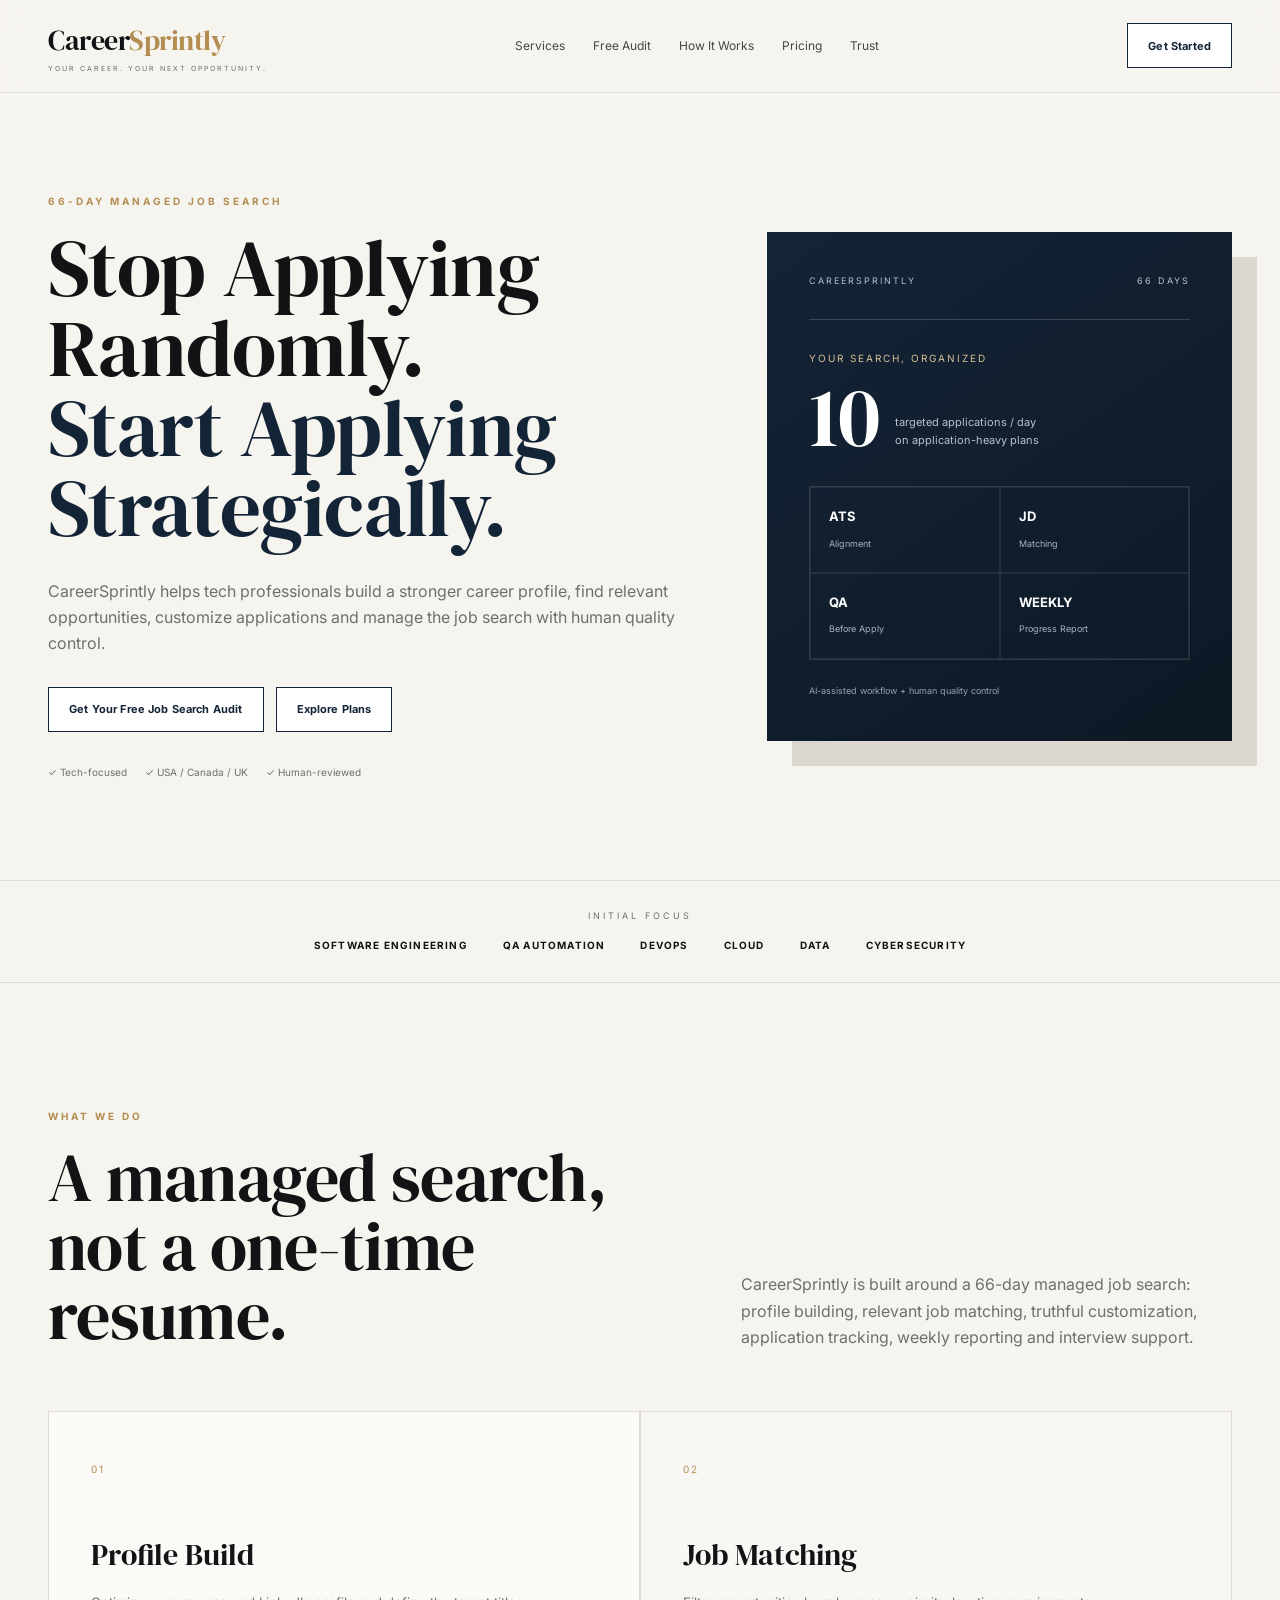
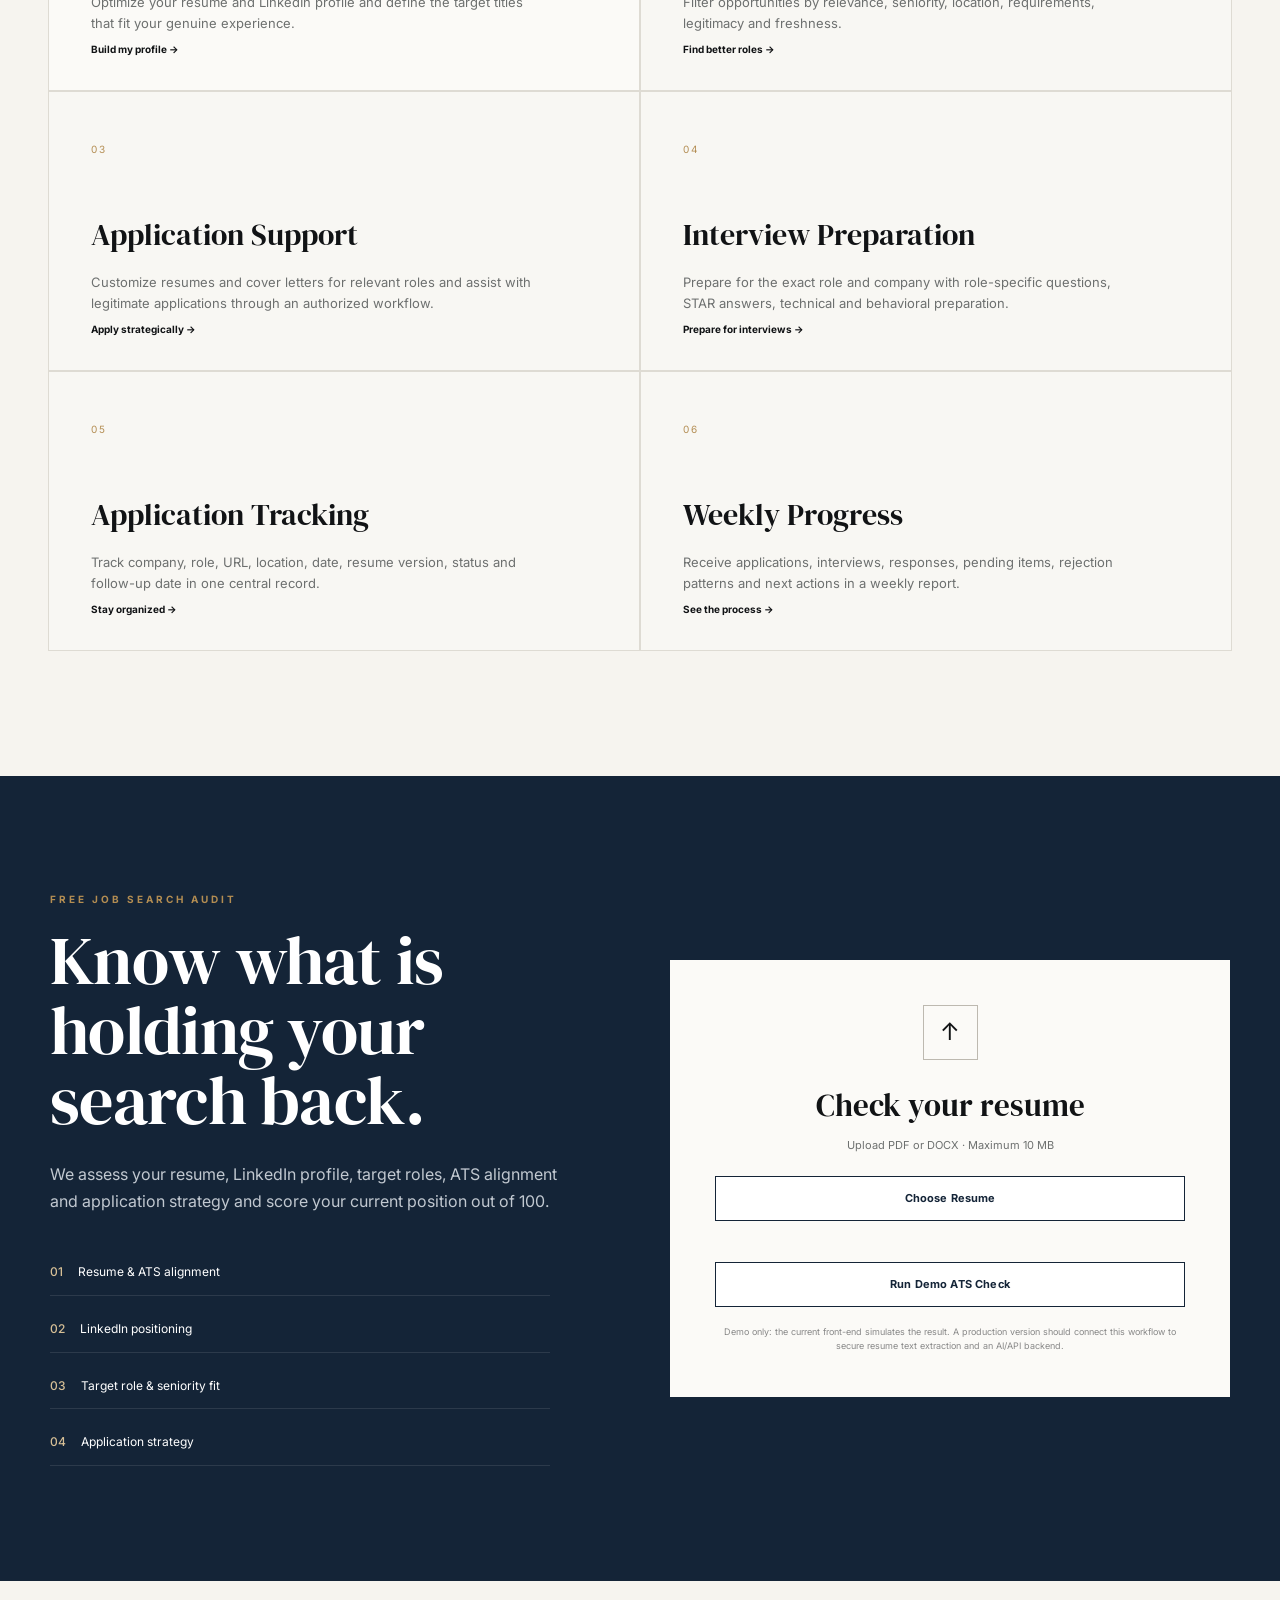
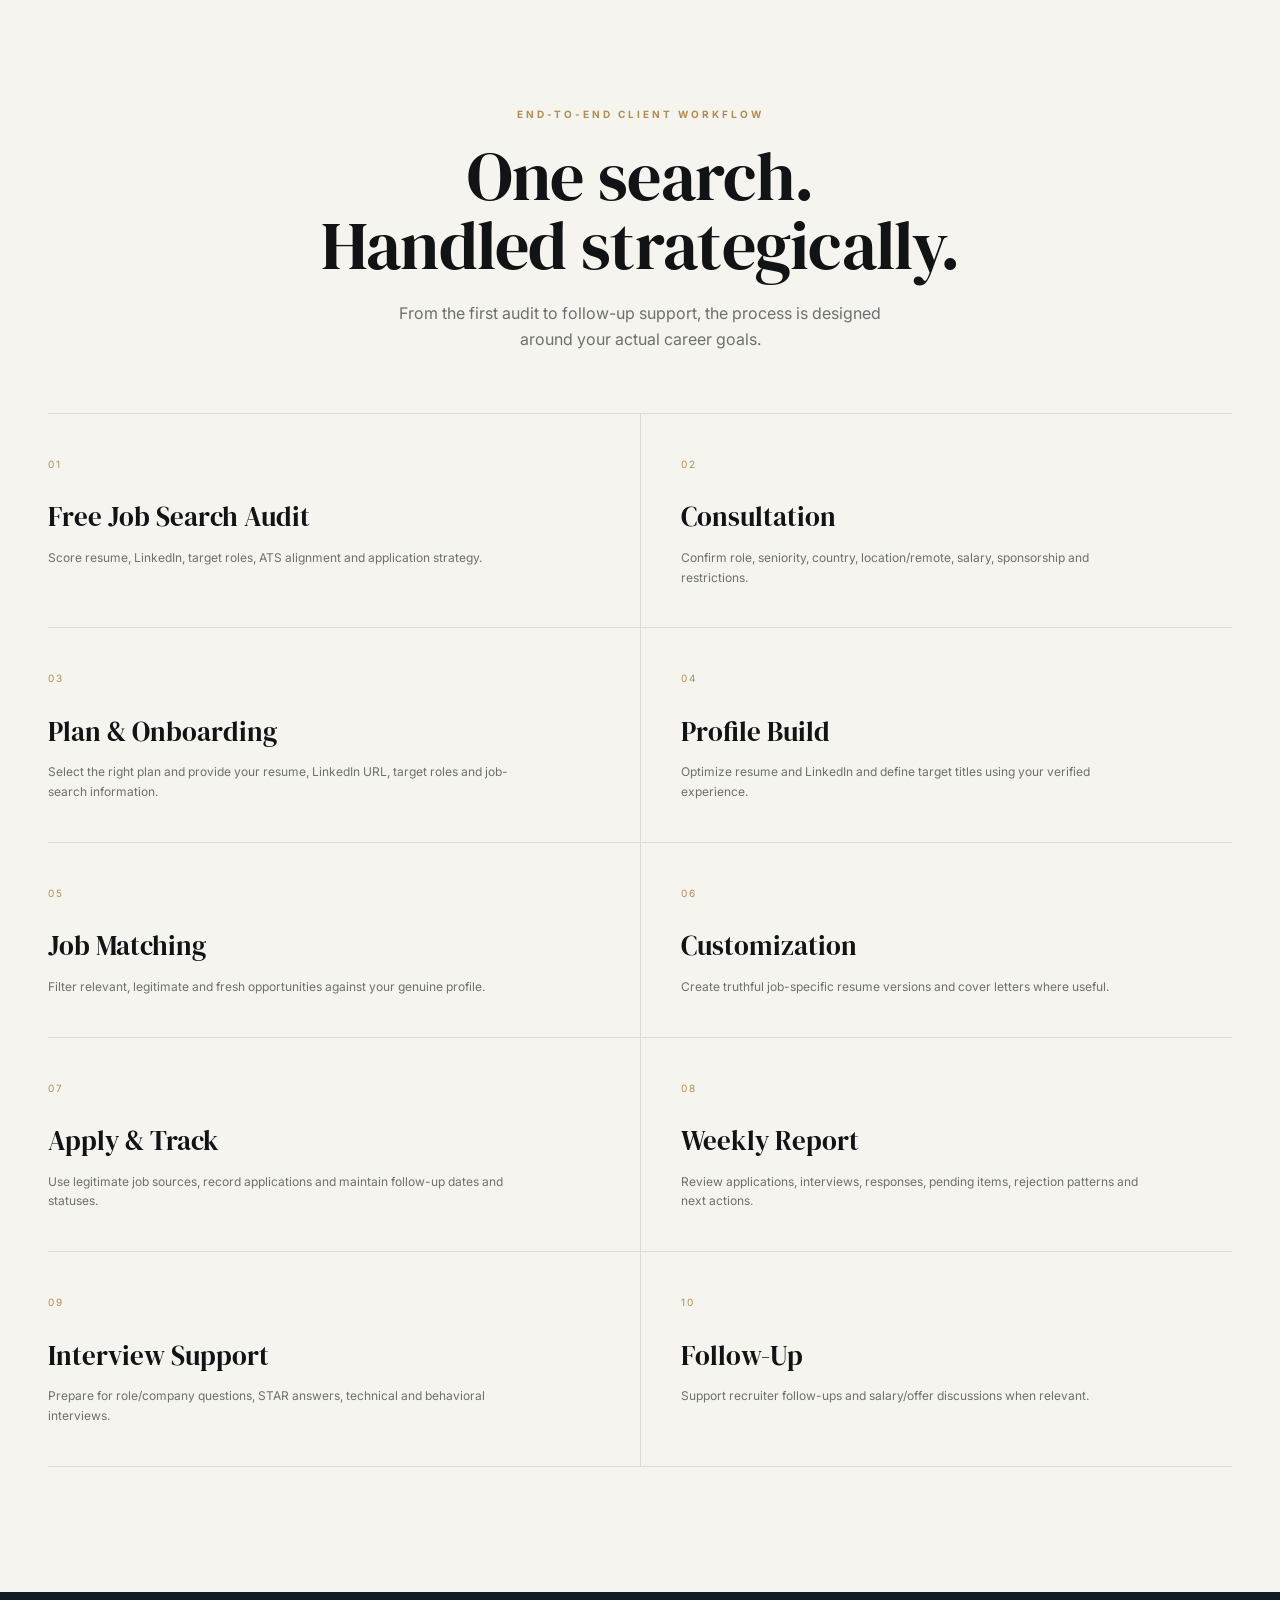
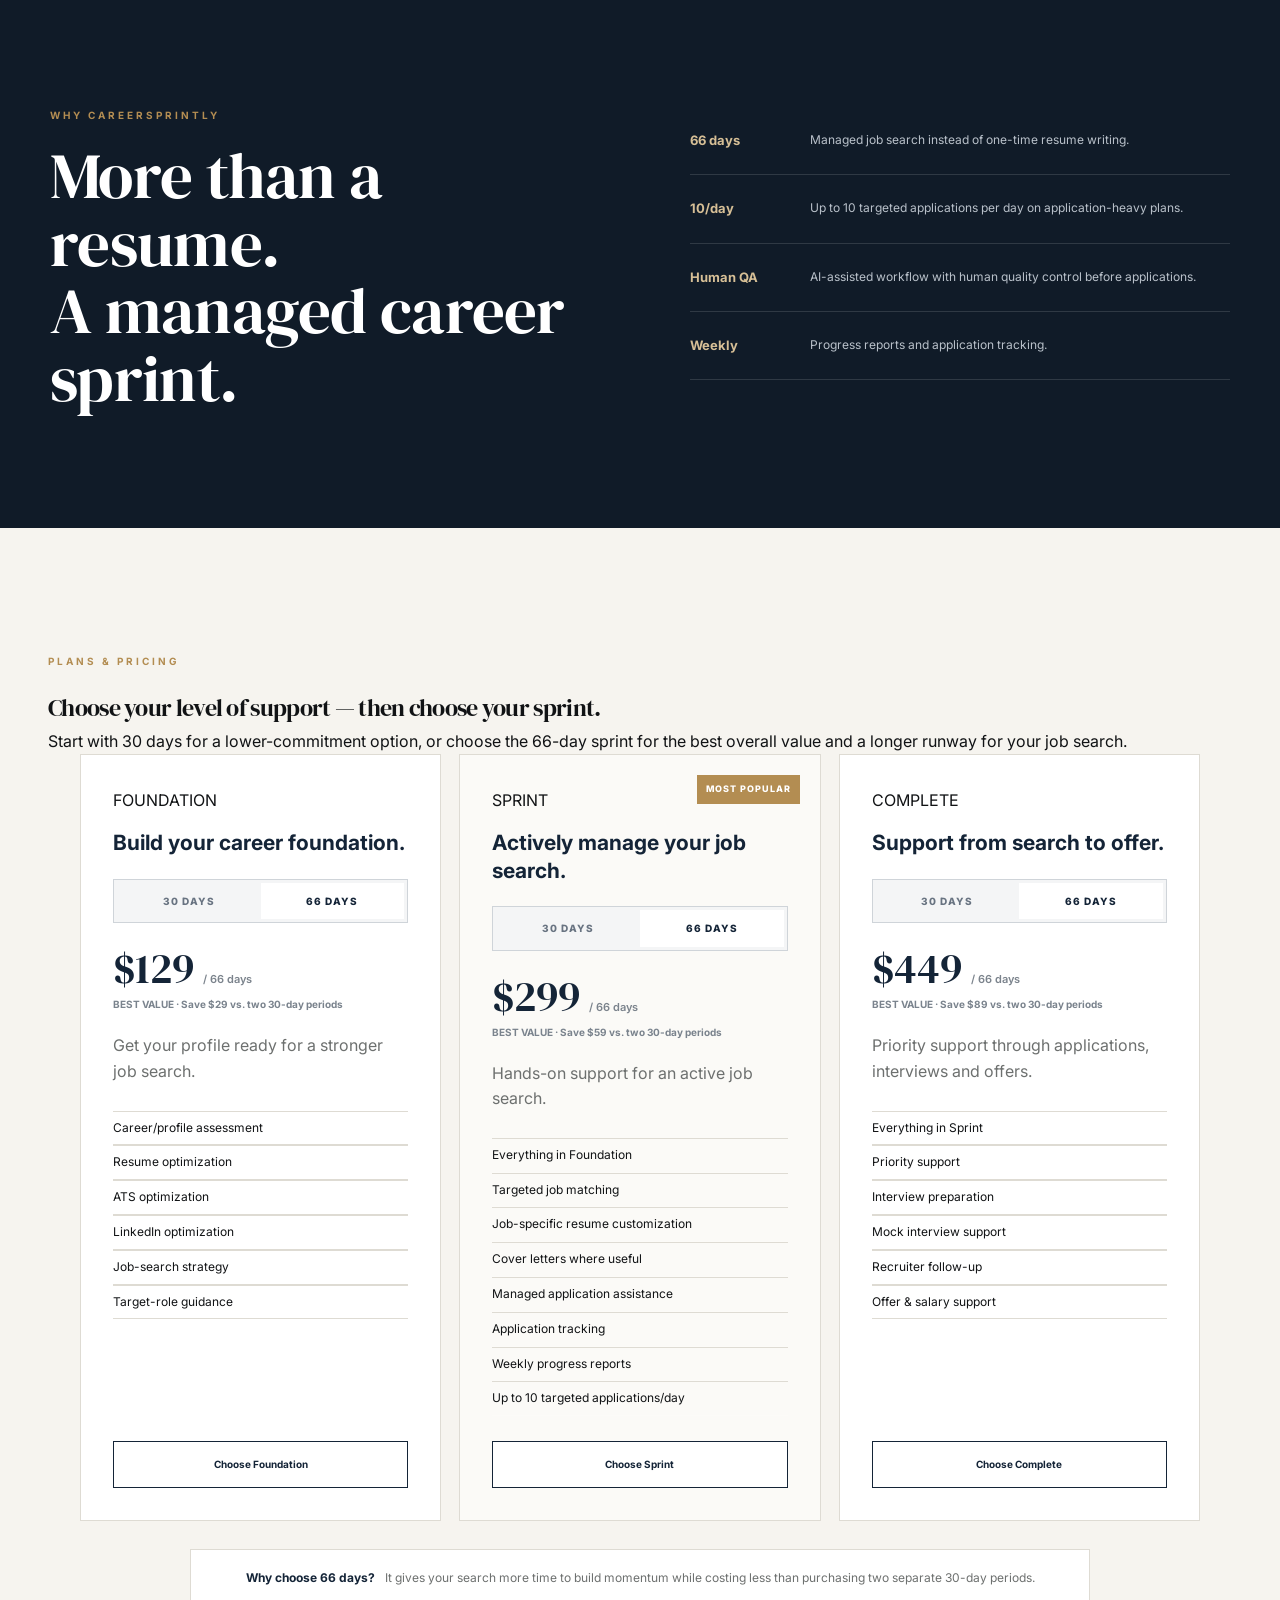
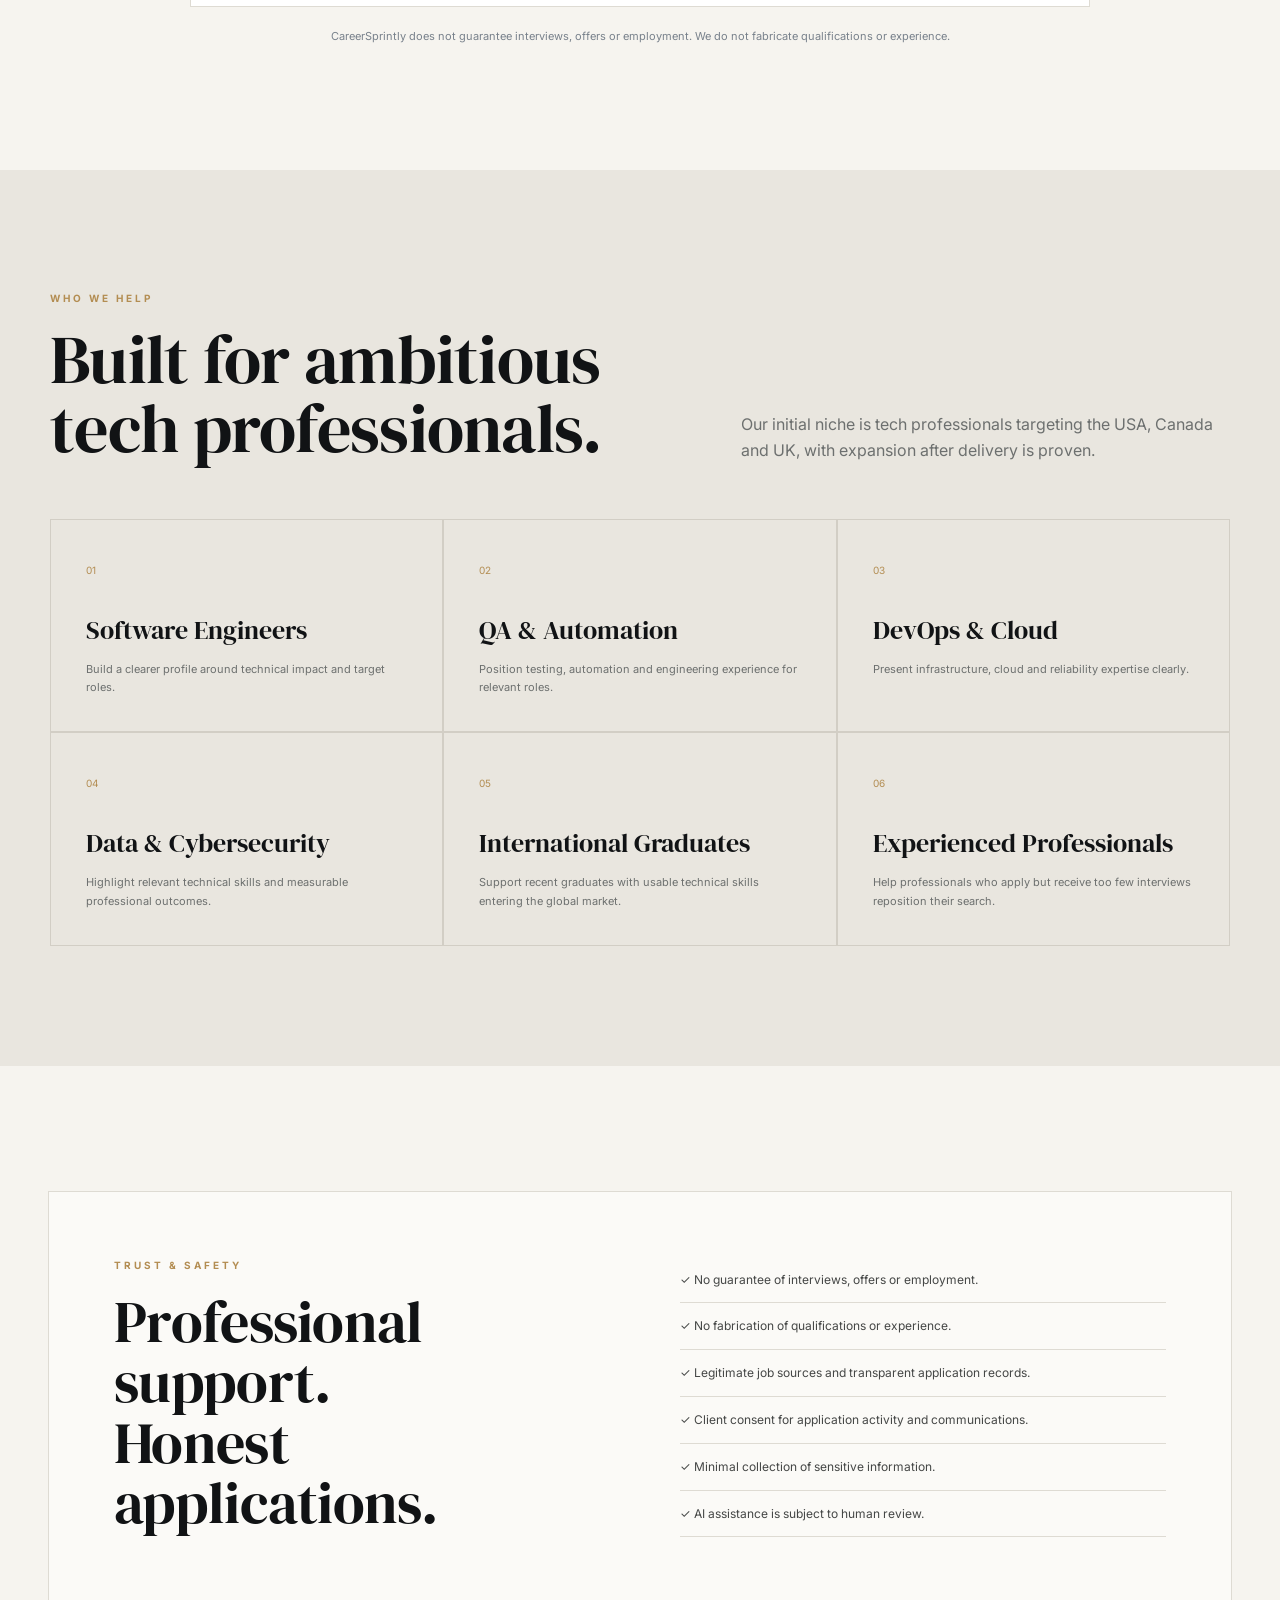
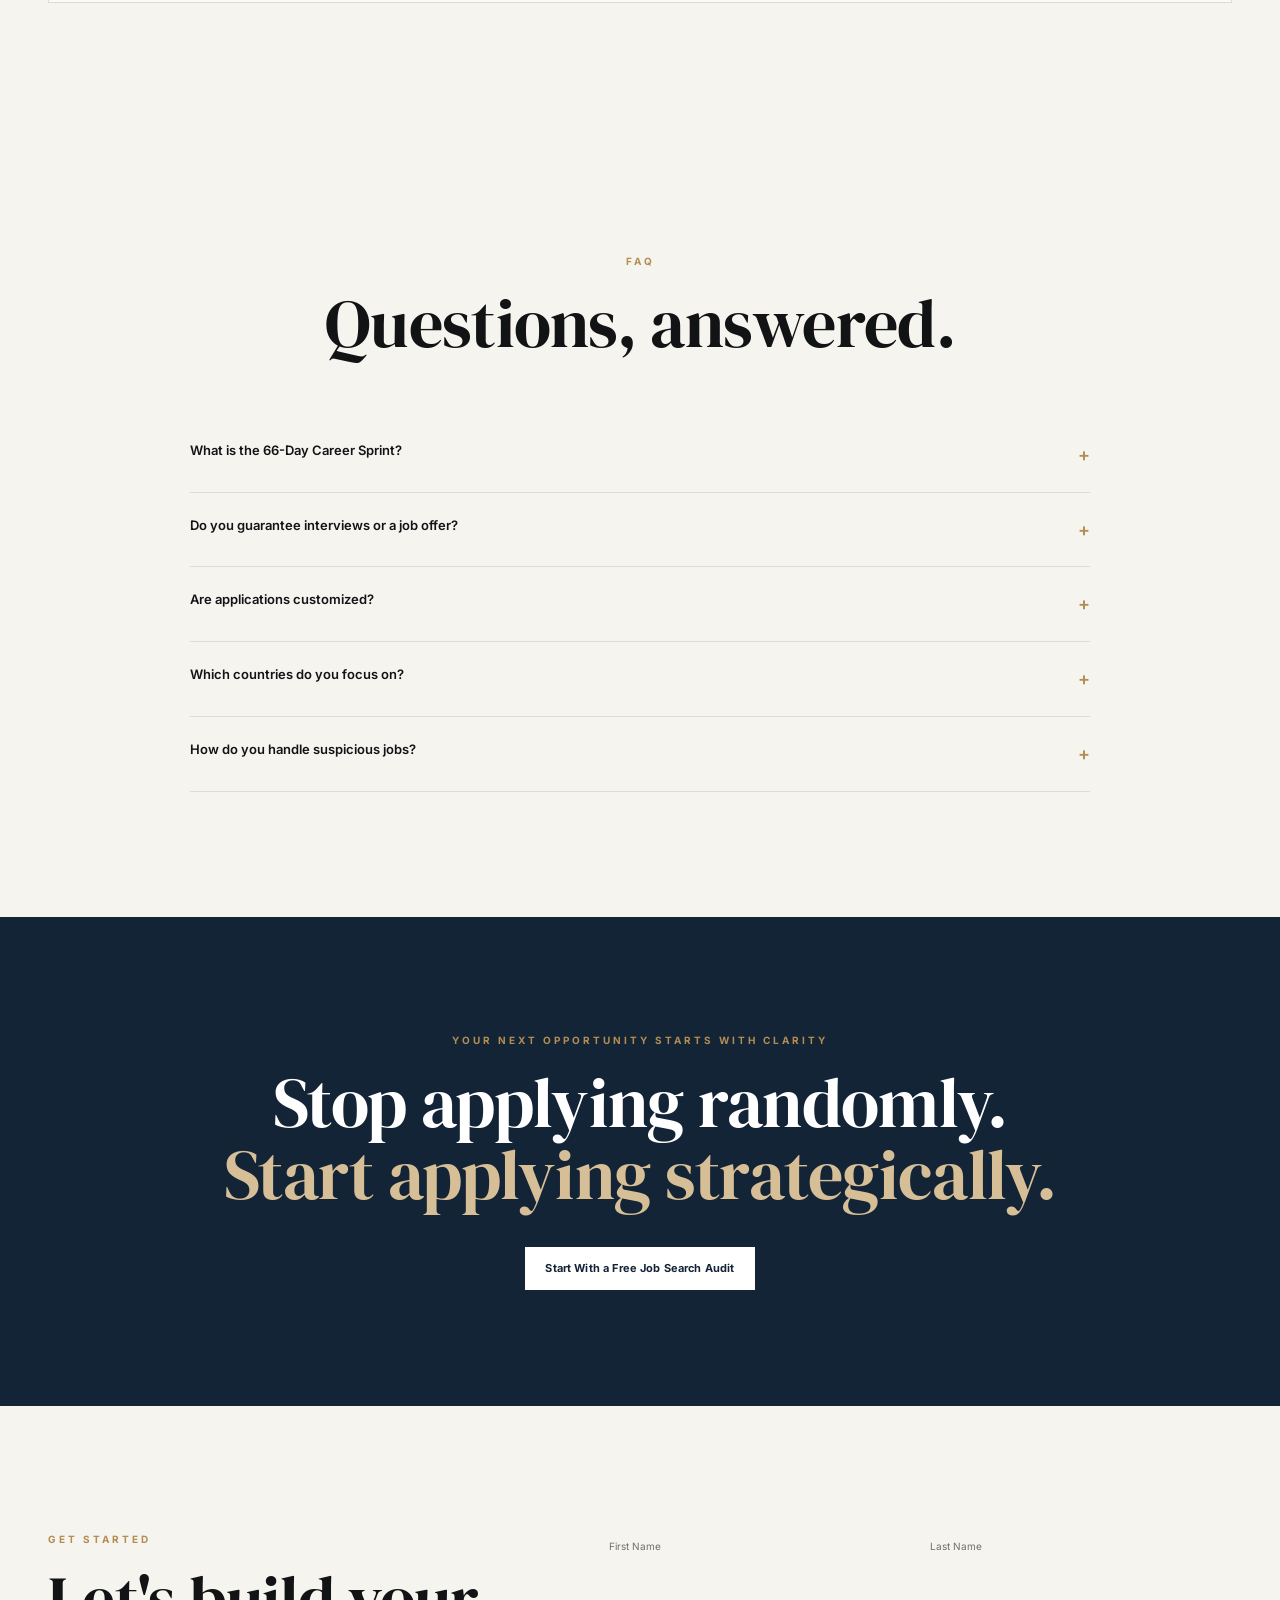
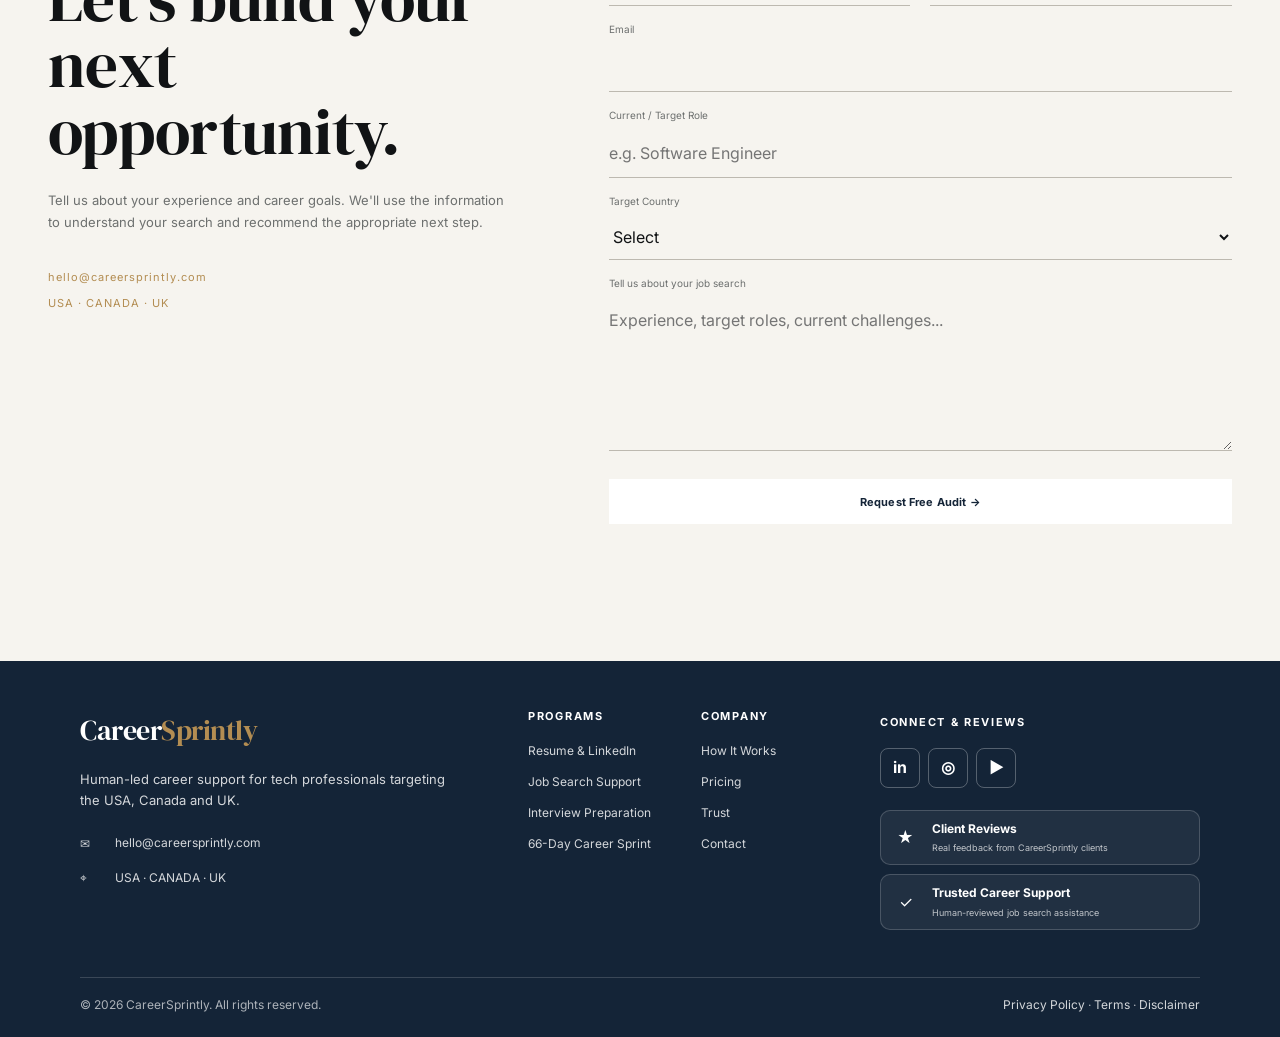
==== index.html @ 6dd9bdaa "Initial CareerSprintly website" ====
<!DOCTYPE html>
<html lang="en">
<head>
  <meta charset="UTF-8">
  <meta name="viewport" content="width=device-width, initial-scale=1.0">
  <meta name="description" content="CareerSprintly — 66-Day Managed Job Search for tech professionals targeting opportunities in the USA, Canada and UK.">
  <title>CareerSprintly — Your Career. Your Next Opportunity.</title>
  <link rel="preconnect" href="https://fonts.googleapis.com">
  <link rel="preconnect" href="https://fonts.gstatic.com" crossorigin>
  <link href="https://fonts.googleapis.com/css2?family=DM+Serif+Display&family=Inter:wght@400;500;600;700&display=swap" rel="stylesheet">
  <link rel="stylesheet" href="style.css">
</head>

<body>
<header class="navbar">
  <div class="nav-container">
    <a href="#home" class="brand">
      <span class="brand-name">Career<span>Sprintly</span></span>
      <small>YOUR CAREER. YOUR NEXT OPPORTUNITY.</small>
    </a>

    <nav id="mainNav">
      <a href="#services">Services</a>
      <a href="#audit">Free Audit</a>
      <a href="#how-it-works">How It Works</a>
      <a href="#pricing">Pricing</a>
      <a href="#trust">Trust</a>
    </nav>

    <a href="#contact" class="nav-cta">Get Started</a>
    <button class="menu-btn" id="menuBtn" aria-label="Open menu">☰</button>
  </div>
</header>

<main>
  <!-- HERO -->
  <section class="hero" id="home">
    <div class="hero-copy reveal">
      <p class="eyebrow">66-DAY MANAGED JOB SEARCH</p>
      <h1>Stop Applying Randomly.<br><em>Start Applying Strategically.</em></h1>
      <p class="hero-lead">
        CareerSprintly helps tech professionals build a stronger career profile,
        find relevant opportunities, customize applications and manage the job
        search with human quality control.
      </p>

      <div class="hero-actions">
        <a href="#audit" class="btn btn-dark">Get Your Free Job Search Audit</a>
        <a href="#pricing" class="btn btn-outline">Explore Plans</a>
      </div>

      <div class="hero-note">
        <span>✓ Tech-focused</span>
        <span>✓ USA / Canada / UK</span>
        <span>✓ Human-reviewed</span>
      </div>
    </div>

    <div class="hero-visual reveal">
      <div class="hero-panel">
        <div class="panel-top">
          <span>CAREERSPRINTLY</span>
          <span>66 DAYS</span>
        </div>
        <div class="panel-line"></div>
        <p class="panel-label">YOUR SEARCH, ORGANIZED</p>
        <div class="metric">
          <strong>10</strong>
          <span>targeted applications / day<br>on application-heavy plans</span>
        </div>
        <div class="mini-grid">
          <div><strong>ATS</strong><span>Alignment</span></div>
          <div><strong>JD</strong><span>Matching</span></div>
          <div><strong>QA</strong><span>Before Apply</span></div>
          <div><strong>WEEKLY</strong><span>Progress Report</span></div>
        </div>
        <div class="panel-footer">AI-assisted workflow + human quality control</div>
      </div>
    </div>
  </section>

  <!-- TRUST STRIP -->
  <section class="trust-strip">
    <p>INITIAL FOCUS</p>
    <div>
      <span>SOFTWARE ENGINEERING</span>
      <span>QA AUTOMATION</span>
      <span>DEVOPS</span>
      <span>CLOUD</span>
      <span>DATA</span>
      <span>CYBERSECURITY</span>
    </div>
  </section>

  <!-- SERVICES -->
  <section class="section" id="services">
    <div class="section-head">
      <div>
        <p class="eyebrow">WHAT WE DO</p>
        <h2>A managed search,<br>not a one-time resume.</h2>
      </div>
      <p>
        CareerSprintly is built around a 66-day managed job search: profile
        building, relevant job matching, truthful customization, application
        tracking, weekly reporting and interview support.
      </p>
    </div>

    <div class="service-grid">
      <article class="service-card featured">
        <span class="service-no">01</span>
        <h3>Profile Build</h3>
        <p>Optimize your resume and LinkedIn profile and define the target titles that fit your genuine experience.</p>
        <a href="#contact">Build my profile →</a>
      </article>

      <article class="service-card">
        <span class="service-no">02</span>
        <h3>Job Matching</h3>
        <p>Filter opportunities by relevance, seniority, location, requirements, legitimacy and freshness.</p>
        <a href="#contact">Find better roles →</a>
      </article>

      <article class="service-card">
        <span class="service-no">03</span>
        <h3>Application Support</h3>
        <p>Customize resumes and cover letters for relevant roles and assist with legitimate applications through an authorized workflow.</p>
        <a href="#contact">Apply strategically →</a>
      </article>

      <article class="service-card">
        <span class="service-no">04</span>
        <h3>Interview Preparation</h3>
        <p>Prepare for the exact role and company with role-specific questions, STAR answers, technical and behavioral preparation.</p>
        <a href="#contact">Prepare for interviews →</a>
      </article>

      <article class="service-card">
        <span class="service-no">05</span>
        <h3>Application Tracking</h3>
        <p>Track company, role, URL, location, date, resume version, status and follow-up date in one central record.</p>
        <a href="#contact">Stay organized →</a>
      </article>

      <article class="service-card">
        <span class="service-no">06</span>
        <h3>Weekly Progress</h3>
        <p>Receive applications, interviews, responses, pending items, rejection patterns and next actions in a weekly report.</p>
        <a href="#contact">See the process →</a>
      </article>
    </div>
  </section>

  <!-- FREE AUDIT / ATS -->
  <section class="audit-section" id="audit">
    <div class="audit-container">
      <div class="audit-copy">
        <p class="eyebrow">FREE JOB SEARCH AUDIT</p>
        <h2>Know what is holding your search back.</h2>
        <p>
          We assess your resume, LinkedIn profile, target roles, ATS alignment
          and application strategy and score your current position out of 100.
        </p>

        <div class="audit-list">
          <div><b>01</b><span>Resume & ATS alignment</span></div>
          <div><b>02</b><span>LinkedIn positioning</span></div>
          <div><b>03</b><span>Target role & seniority fit</span></div>
          <div><b>04</b><span>Application strategy</span></div>
        </div>
      </div>

      <div class="upload-box">
        <div class="upload-icon">↑</div>
        <h3>Check your resume</h3>
        <p>Upload PDF or DOCX · Maximum 10 MB</p>

        <input type="file" id="resumeInput" accept=".pdf,.docx" hidden>
        <button class="btn btn-dark full" id="chooseResume">Choose Resume</button>
        <div id="fileName" class="file-name"></div>

        <button class="btn btn-gold full" id="analyzeResume" disabled>Run Demo ATS Check</button>
        <small class="upload-disclaimer">
          Demo only: the current front-end simulates the result. A production version
          should connect this workflow to secure resume text extraction and an AI/API backend.
        </small>
      </div>

      <div class="audit-result" id="auditResult">
        <p class="eyebrow">GCA / CAREERSPRINTLY READINESS</p>
        <div class="score"><strong id="scoreValue">87</strong><span>/100</span></div>
        <h3>Good starting point</h3>
        <div class="result-row"><span>✓</span> Resume structure</div>
        <div class="result-row"><span>✓</span> Experience clarity</div>
        <div class="result-row"><span>✓</span> Keyword alignment</div>
        <div class="result-row warning"><span>!</span> Skills section can be stronger</div>
        <div class="result-row warning"><span>!</span> Application targeting can improve</div>
        <a href="#contact" class="btn btn-dark full">Discuss Your Search With Us</a>
      </div>
    </div>
  </section>

  <!-- WORKFLOW -->
  <section class="section" id="how-it-works">
    <div class="center-head">
      <p class="eyebrow">END-TO-END CLIENT WORKFLOW</p>
      <h2>One search.<br>Handled strategically.</h2>
      <p>From the first audit to follow-up support, the process is designed around your actual career goals.</p>
    </div>

    <div class="timeline">
      <article><span>01</span><h3>Free Job Search Audit</h3><p>Score resume, LinkedIn, target roles, ATS alignment and application strategy.</p></article>
      <article><span>02</span><h3>Consultation</h3><p>Confirm role, seniority, country, location/remote, salary, sponsorship and restrictions.</p></article>
      <article><span>03</span><h3>Plan & Onboarding</h3><p>Select the right plan and provide your resume, LinkedIn URL, target roles and job-search information.</p></article>
      <article><span>04</span><h3>Profile Build</h3><p>Optimize resume and LinkedIn and define target titles using your verified experience.</p></article>
      <article><span>05</span><h3>Job Matching</h3><p>Filter relevant, legitimate and fresh opportunities against your genuine profile.</p></article>
      <article><span>06</span><h3>Customization</h3><p>Create truthful job-specific resume versions and cover letters where useful.</p></article>
      <article><span>07</span><h3>Apply & Track</h3><p>Use legitimate job sources, record applications and maintain follow-up dates and statuses.</p></article>
      <article><span>08</span><h3>Weekly Report</h3><p>Review applications, interviews, responses, pending items, rejection patterns and next actions.</p></article>
      <article><span>09</span><h3>Interview Support</h3><p>Prepare for role/company questions, STAR answers, technical and behavioral interviews.</p></article>
      <article><span>10</span><h3>Follow-Up</h3><p>Support recruiter follow-ups and salary/offer discussions when relevant.</p></article>
    </div>
  </section>

  <!-- WHY -->
  <section class="dark-section">
    <div class="dark-inner">
      <div>
        <p class="eyebrow">WHY CAREERSPRINTLY</p>
        <h2>More than a resume.<br>A managed career sprint.</h2>
      </div>
      <div class="feature-list">
        <div><b>66 days</b><span>Managed job search instead of one-time resume writing.</span></div>
        <div><b>10/day</b><span>Up to 10 targeted applications per day on application-heavy plans.</span></div>
        <div><b>Human QA</b><span>AI-assisted workflow with human quality control before applications.</span></div>
        <div><b>Weekly</b><span>Progress reports and application tracking.</span></div>
      </div>
    </div>
  </section>

  <!-- PRICING -->
  <section id="pricing" class="section pricing-section">
  <div class="container">
    <div class="section-heading">
      <p class="eyebrow">PLANS & PRICING</p>
      <h2>Choose your level of support — then choose your sprint.</h2>
      <p>Start with 30 days for a lower-commitment option, or choose the 66-day sprint for the best overall value and a longer runway for your job search.</p>
    </div>

    <div class="pricing-grid">

      <article class="price-card" data-plan="foundation">
        <span class="plan-label">FOUNDATION</span>
        <h3 class="plan-heading">Build your career foundation.</h3>

        <div class="duration-switch" role="group" aria-label="Foundation duration">
          <button class="duration-btn" type="button" data-duration="30">30 DAYS</button>
          <button class="duration-btn active" type="button" data-duration="66">66 DAYS</button>
        </div>

        <div class="price-option" data-price="30">
          <div class="price">$79 <small>/ 30 days</small></div>
          <span class="duration-note">A simple starting point</span>
        </div>
        <div class="price-option selected" data-price="66">
          <div class="price">$129 <small>/ 66 days</small></div>
          <span class="duration-note">BEST VALUE · Save $29 vs. two 30-day periods</span>
        </div>

        <p>Get your profile ready for a stronger job search.</p>
        <ul>
          <li>Career/profile assessment</li>
          <li>Resume optimization</li>
          <li>ATS optimization</li>
          <li>LinkedIn optimization</li>
          <li>Job-search strategy</li>
          <li>Target-role guidance</li>
        </ul>
        <a class="price-btn" href="#contact">Choose Foundation</a>
      </article>

      <article class="price-card popular" data-plan="sprint">
        <span class="popular-tag">MOST POPULAR</span>
        <span class="plan-label">SPRINT</span>
        <h3 class="plan-heading">Actively manage your job search.</h3>

        <div class="duration-switch" role="group" aria-label="Sprint duration">
          <button class="duration-btn" type="button" data-duration="30">30 DAYS</button>
          <button class="duration-btn active" type="button" data-duration="66">66 DAYS</button>
        </div>

        <div class="price-option" data-price="30">
          <div class="price">$179 <small>/ 30 days</small></div>
          <span class="duration-note">A shorter active search</span>
        </div>
        <div class="price-option selected" data-price="66">
          <div class="price">$299 <small>/ 66 days</small></div>
          <span class="duration-note">BEST VALUE · Save $59 vs. two 30-day periods</span>
        </div>

        <p>Hands-on support for an active job search.</p>
        <ul>
          <li>Everything in Foundation</li>
          <li>Targeted job matching</li>
          <li>Job-specific resume customization</li>
          <li>Cover letters where useful</li>
          <li>Managed application assistance</li>
          <li>Application tracking</li>
          <li>Weekly progress reports</li>
          <li>Up to 10 targeted applications/day</li>
        </ul>
        <a class="price-btn" href="#contact">Choose Sprint</a>
      </article>

      <article class="price-card" data-plan="complete">
        <span class="plan-label">COMPLETE</span>
        <h3 class="plan-heading">Support from search to offer.</h3>

        <div class="duration-switch" role="group" aria-label="Complete duration">
          <button class="duration-btn" type="button" data-duration="30">30 DAYS</button>
          <button class="duration-btn active" type="button" data-duration="66">66 DAYS</button>
        </div>

        <div class="price-option" data-price="30">
          <div class="price">$269 <small>/ 30 days</small></div>
          <span class="duration-note">Comprehensive short sprint</span>
        </div>
        <div class="price-option selected" data-price="66">
          <div class="price">$449 <small>/ 66 days</small></div>
          <span class="duration-note">BEST VALUE · Save $89 vs. two 30-day periods</span>
        </div>

        <p>Priority support through applications, interviews and offers.</p>
        <ul>
          <li>Everything in Sprint</li>
          <li>Priority support</li>
          <li>Interview preparation</li>
          <li>Mock interview support</li>
          <li>Recruiter follow-up</li>
          <li>Offer & salary support</li>
        </ul>
        <a class="price-btn" href="#contact">Choose Complete</a>
      </article>

    </div>

    <div class="pricing-note">
      <strong>Why choose 66 days?</strong>
      <span>It gives your search more time to build momentum while costing less than purchasing two separate 30-day periods.</span>
    </div>

    <p class="disclaimer">CareerSprintly does not guarantee interviews, offers or employment. We do not fabricate qualifications or experience.</p>
  </div>
</section>

  <!-- WHO WE HELP -->
  <section class="audience-section">
    <div class="section-head">
      <div>
        <p class="eyebrow">WHO WE HELP</p>
        <h2>Built for ambitious<br>tech professionals.</h2>
      </div>
      <p>Our initial niche is tech professionals targeting the USA, Canada and UK, with expansion after delivery is proven.</p>
    </div>

    <div class="audience-grid">
      <div><span>01</span><h3>Software Engineers</h3><p>Build a clearer profile around technical impact and target roles.</p></div>
      <div><span>02</span><h3>QA & Automation</h3><p>Position testing, automation and engineering experience for relevant roles.</p></div>
      <div><span>03</span><h3>DevOps & Cloud</h3><p>Present infrastructure, cloud and reliability expertise clearly.</p></div>
      <div><span>04</span><h3>Data & Cybersecurity</h3><p>Highlight relevant technical skills and measurable professional outcomes.</p></div>
      <div><span>05</span><h3>International Graduates</h3><p>Support recent graduates with usable technical skills entering the global market.</p></div>
      <div><span>06</span><h3>Experienced Professionals</h3><p>Help professionals who apply but receive too few interviews reposition their search.</p></div>
    </div>
  </section>

  <!-- TRUST / SAFETY -->
  <section class="section" id="trust">
    <div class="trust-box">
      <div>
        <p class="eyebrow">TRUST & SAFETY</p>
        <h2>Professional support.<br>Honest applications.</h2>
      </div>
      <div class="trust-points">
        <p>✓ No guarantee of interviews, offers or employment.</p>
        <p>✓ No fabrication of qualifications or experience.</p>
        <p>✓ Legitimate job sources and transparent application records.</p>
        <p>✓ Client consent for application activity and communications.</p>
        <p>✓ Minimal collection of sensitive information.</p>
        <p>✓ AI assistance is subject to human review.</p>
      </div>
    </div>
  </section>

  <!-- FAQ -->
  <section class="section faq-section" id="faq">
    <div class="center-head">
      <p class="eyebrow">FAQ</p>
      <h2>Questions, answered.</h2>
    </div>

    <div class="faq-list">
      <button class="faq-question">What is the 66-Day Career Sprint? <span>+</span></button>
      <div class="faq-answer">It is a managed job-search service covering profile improvement, job matching, application assistance, tracking, weekly reporting and interview support according to the plan selected.</div>

      <button class="faq-question">Do you guarantee interviews or a job offer? <span>+</span></button>
      <div class="faq-answer">No. CareerSprintly does not guarantee interviews, offers or employment.</div>

      <button class="faq-question">Are applications customized? <span>+</span></button>
      <div class="faq-answer">For relevant applications, the service can create truthful job-specific resume versions and cover letters where useful, using verified client information only.</div>

      <button class="faq-question">Which countries do you focus on? <span>+</span></button>
      <div class="faq-answer">The initial focus is tech professionals targeting opportunities in the USA, Canada and UK.</div>

      <button class="faq-question">How do you handle suspicious jobs? <span>+</span></button>
      <div class="faq-answer">Job quality checks include legitimacy, relevance, seniority, location, requirements, duplicate/expiry checks and obvious scam or suspicious requirements.</div>
    </div>
  </section>

  <!-- CTA -->
  <section class="cta-section">
    <p class="eyebrow">YOUR NEXT OPPORTUNITY STARTS WITH CLARITY</p>
    <h2>Stop applying randomly.<br><em>Start applying strategically.</em></h2>
    <a href="#contact" class="btn btn-light">Start With a Free Job Search Audit</a>
  </section>

  <!-- CONTACT -->
  <section class="section contact-section" id="contact">
    <div class="contact-grid">
      <div>
        <p class="eyebrow">GET STARTED</p>
        <h2>Let's build your<br>next opportunity.</h2>
        <p class="contact-copy">Tell us about your experience and career goals. We'll use the information to understand your search and recommend the appropriate next step.</p>
        <div class="contact-meta">
          <span>hello@careersprintly.com</span>
          <span>USA · CANADA · UK</span>
        </div>
      </div>

      <form id="contactForm" class="contact-form">
        <div class="form-row">
          <div><label>First Name</label><input type="text" required></div>
          <div><label>Last Name</label><input type="text" required></div>
        </div>
        <label>Email</label>
        <input type="email" required>
        <label>Current / Target Role</label>
        <input type="text" placeholder="e.g. Software Engineer">
        <label>Target Country</label>
        <select required>
          <option value="">Select</option>
          <option>USA</option>
          <option>Canada</option>
          <option>UK</option>
          <option>Other</option>
        </select>
        <label>Tell us about your job search</label>
        <textarea rows="5" placeholder="Experience, target roles, current challenges..." required></textarea>
        <button class="btn btn-dark" type="submit">Request Free Audit →</button>
        <p id="formMessage" class="form-message"></p>
      </form>
    </div>
  </section>
</main>

<footer class="site-footer">
  <div class="footer-top">
    <div class="footer-intro">
      <span class="brand-name">Career<span>Sprintly</span></span>
      <p>Human-led career support for tech professionals targeting the USA, Canada and UK.</p>
      <div class="footer-contact">
        <a href="mailto:hello@careersprintly.com"><span class="footer-icon">✉</span> hello@careersprintly.com</a>
        <span><span class="footer-icon">⌖</span> USA · CANADA · UK</span>
      </div>
    </div>

    <div class="footer-links">
      <div>
        <strong>PROGRAMS</strong>
        <a href="#services">Resume &amp; LinkedIn</a>
        <a href="#services">Job Search Support</a>
        <a href="#services">Interview Preparation</a>
        <a href="#pricing">66-Day Career Sprint</a>
      </div>
      <div>
        <strong>COMPANY</strong>
        <a href="#how-it-works">How It Works</a>
        <a href="#pricing">Pricing</a>
        <a href="#trust">Trust</a>
        <a href="#contact">Contact</a>
      </div>
    </div>

    <div class="footer-connect">
      <strong>CONNECT &amp; REVIEWS</strong>
      <div class="social-row">
        <a href="#" aria-label="LinkedIn">in</a>
        <a href="#" aria-label="Instagram">◎</a>
        <a href="#" aria-label="YouTube">▶</a>
      </div>
      <div class="review-card">
        <span class="review-mark">★</span>
        <div><b>Client Reviews</b><small>Real feedback from CareerSprintly clients</small></div>
      </div>
      <a class="review-card review-link" href="#trust">
        <span class="review-mark">✓</span>
        <div><b>Trusted Career Support</b><small>Human-reviewed job search assistance</small></div>
      </a>
    </div>
  </div>

  <div class="footer-bottom">
    <span>© 2026 CareerSprintly. All rights reserved.</span>
    <span><a href="#">Privacy Policy</a> · <a href="#">Terms</a> · <a href="#">Disclaimer</a></span>
  </div>
</footer>

<script src="script.js"></script>
</body>
</html>
---- style.css ----
:root {
  --ink: #111315;
  --navy: #142437;
  --navy-2: #1c3046;
  --cream: #f6f4ef;
  --paper: #fbfaf7;
  --line: #dedbd3;
  --muted: #6d706f;
  --gold: #b38d52;
  --gold-light: #d6bf96;
  --white: #fff;
}

* { box-sizing: border-box; margin: 0; padding: 0; }

html { scroll-behavior: smooth; }

body {
  font-family: Inter, Arial, sans-serif;
  background: var(--cream);
  color: var(--ink);
  line-height: 1.65;
}

a { color: inherit; text-decoration: none; }
button, input, select, textarea { font: inherit; }

.navbar {
  position: sticky;
  top: 0;
  z-index: 50;
  background: rgba(246,244,239,.92);
  backdrop-filter: blur(16px);
  border-bottom: 1px solid rgba(0,0,0,.08);
}

.nav-container {
  max-width: 1240px;
  margin: auto;
  padding: 17px 28px;
  display: flex;
  align-items: center;
  justify-content: space-between;
  gap: 25px;
}

.brand { display: flex; flex-direction: column; }
.brand-name, .footer-brand {
  font-family: "DM Serif Display", Georgia, serif;
  font-size: 28px;
  letter-spacing: -.5px;
}
.brand-name span, .footer-brand span { color: var(--gold); }
.brand small {
  font-size: 7px;
  letter-spacing: 2px;
  color: var(--muted);
}

nav { display: flex; gap: 28px; }
nav a { font-size: 12px; color: #454746; transition: .2s; }
nav a:hover { color: var(--gold); }

.nav-cta, .btn {
  display: inline-flex;
  align-items: center;
  justify-content: center;
  min-height: 45px;
  padding: 12px 20px;
  font-size: 11px;
  font-weight: 700;
  letter-spacing: .15px;
  border: 1px solid transparent;
  cursor: pointer;
  transition: .25s ease;
}
.nav-cta { background: var(--ink); color: #fff; }
.nav-cta:hover, .btn-dark:hover { transform: translateY(-2px); }

.menu-btn {
  display: none;
  background: none;
  border: 0;
  font-size: 24px;
  cursor: pointer;
}

.hero {
  max-width: 1240px;
  min-height: 720px;
  margin: auto;
  padding: 100px 28px;
  display: grid;
  grid-template-columns: 1.15fr .85fr;
  align-items: center;
  gap: 90px;
}

.eyebrow {
  font-size: 10px;
  font-weight: 700;
  letter-spacing: 3px;
  color: var(--gold);
  margin-bottom: 19px;
}

.hero h1, h2 {
  font-family: "DM Serif Display", Georgia, serif;
  font-weight: 400;
  letter-spacing: -.7px;
}

.hero h1 {
  font-size: clamp(54px, 6.3vw, 86px);
  line-height: .99;
}
.hero h1 em, h2 em { color: var(--navy); font-style: normal; }

.hero-lead {
  max-width: 650px;
  color: var(--muted);
  font-size: 16px;
  margin: 30px 0;
}

.hero-actions { display: flex; gap: 12px; flex-wrap: wrap; }
.btn-dark { background: var(--ink); color: #fff; }
.btn-outline { border-color: #aaa69e; background: transparent; }
.btn-outline:hover { background: #fff; }
.btn-gold { background: var(--gold); color: #fff; }
.btn-light { background: #fff; color: var(--ink); }
.full { width: 100%; }

.hero-note {
  display: flex;
  flex-wrap: wrap;
  gap: 18px;
  margin-top: 32px;
  font-size: 10px;
  color: var(--muted);
}

.hero-panel {
  min-height: 430px;
  padding: 42px;
  color: #fff;
  background: linear-gradient(145deg, var(--navy), #0d1824);
  box-shadow: 25px 25px 0 #ddd8cf;
  display: flex;
  flex-direction: column;
  justify-content: center;
}
.panel-top { display: flex; justify-content: space-between; font-size: 9px; letter-spacing: 2px; color: #b9c1ca; }
.panel-line { height: 1px; background: rgba(255,255,255,.16); margin: 30px 0; }
.panel-label { font-size: 10px; letter-spacing: 2px; color: var(--gold-light); }
.metric { margin: 12px 0 32px; display: flex; align-items: end; gap: 15px; }
.metric strong { font-family: "DM Serif Display", serif; font-size: 84px; font-weight: 400; line-height: .9; }
.metric span { font-size: 11px; color: #b9c1ca; padding-bottom: 5px; }
.mini-grid { display: grid; grid-template-columns: 1fr 1fr; border: 1px solid rgba(255,255,255,.13); }
.mini-grid div { padding: 18px; border: 1px solid rgba(255,255,255,.08); }
.mini-grid strong { display: block; font-size: 13px; }
.mini-grid span { font-size: 9px; color: #aab2bc; }
.panel-footer { margin-top: 24px; font-size: 9px; color: #98a2ad; }

.trust-strip {
  border-top: 1px solid var(--line);
  border-bottom: 1px solid var(--line);
  padding: 28px;
  text-align: center;
}
.trust-strip > p { font-size: 9px; letter-spacing: 3px; color: var(--muted); }
.trust-strip > div { display: flex; justify-content: center; flex-wrap: wrap; gap: 35px; margin-top: 13px; }
.trust-strip span { font-size: 10px; font-weight: 700; letter-spacing: 1.2px; }

.section { max-width: 1240px; margin: auto; padding: 125px 28px; }
.section-head { display: grid; grid-template-columns: 1fr .8fr; gap: 80px; align-items: end; margin-bottom: 60px; }
.section-head h2, .center-head h2 { font-size: clamp(46px, 5.3vw, 70px); line-height: 1.02; }
.section-head > p, .center-head > p:not(.eyebrow) { color: var(--muted); max-width: 520px; }

.service-grid { display: grid; grid-template-columns: repeat(2,1fr); }
.service-card {
  min-height: 280px;
  padding: 42px;
  border: 1px solid var(--line);
  position: relative;
  background: rgba(255,255,255,.28);
}
.service-card.featured { background: var(--navy); color: #fff; }
.service-no { font-size: 10px; letter-spacing: 2px; color: var(--gold); }
.service-card h3 { font-family: "DM Serif Display", Georgia, serif; font-size: 30px; font-weight: 400; margin: 50px 0 12px; }
.service-card p { max-width: 450px; color: var(--muted); font-size: 13px; }
.featured p { color: #c0c7cf; }
.service-card a { position: absolute; bottom: 32px; font-size: 10px; font-weight: 700; }

.audit-section {
  background: var(--navy);
  color: #fff;
  padding: 115px 28px;
}
.audit-container {
  max-width: 1180px;
  margin: auto;
  display: grid;
  grid-template-columns: 1fr 1fr;
  gap: 60px;
  align-items: center;
}
.audit-copy h2 { font-size: 68px; line-height: 1.03; }
.audit-copy > p:not(.eyebrow) { color: #c1c8d0; margin: 25px 0; max-width: 520px; }
.audit-list { margin-top: 35px; display: grid; gap: 10px; max-width: 500px; }
.audit-list div { display: flex; gap: 15px; padding: 13px 0; border-bottom: 1px solid rgba(255,255,255,.1); font-size: 12px; }
.audit-list b { color: var(--gold-light); font-weight: 500; }

.upload-box, .audit-result {
  background: var(--paper);
  color: var(--ink);
  padding: 45px;
  text-align: center;
}
.upload-icon {
  width: 55px; height: 55px; margin: auto;
  border: 1px solid #bdb9b0; display: grid; place-items: center; font-size: 24px;
}
.upload-box h3 { font-family: "DM Serif Display", Georgia, serif; font-size: 31px; font-weight: 400; margin: 20px 0 5px; }
.upload-box > p { color: var(--muted); font-size: 11px; margin-bottom: 22px; }
.file-name { min-height: 24px; margin: 13px 0 4px; font-size: 10px; color: var(--muted); }
.upload-disclaimer { display: block; margin-top: 18px; color: #888; font-size: 9px; line-height: 1.5; }
.audit-result { display: none; grid-column: 2; text-align: left; }
.score { margin: 5px 0 12px; }
.score strong { font-family: "DM Serif Display", Georgia, serif; font-size: 74px; font-weight: 400; }
.score span { color: var(--muted); }
.audit-result h3 { font-family: "DM Serif Display", Georgia, serif; font-size: 28px; font-weight: 400; margin-bottom: 18px; }
.result-row { padding: 11px 0; border-bottom: 1px solid #e1ded7; font-size: 11px; }
.result-row span { color: #56856a; margin-right: 9px; }
.result-row.warning span { color: var(--gold); }

.center-head { text-align: center; max-width: 780px; margin: 0 auto 60px; }
.center-head > p:not(.eyebrow) { margin: 20px auto 0; }

.timeline { display: grid; grid-template-columns: repeat(2,1fr); border-top: 1px solid var(--line); }
.timeline article { padding: 35px 40px 40px 0; border-bottom: 1px solid var(--line); }
.timeline article:nth-child(even) { padding-left: 40px; border-left: 1px solid var(--line); }
.timeline span { font-size: 10px; color: var(--gold); letter-spacing: 2px; }
.timeline h3 { font-family: "DM Serif Display", Georgia, serif; font-size: 27px; font-weight: 400; margin: 20px 0 8px; }
.timeline p { color: var(--muted); font-size: 12px; max-width: 470px; }

.dark-section { background: #101b28; color: #fff; padding: 115px 28px; }
.dark-inner { max-width: 1180px; margin: auto; display: grid; grid-template-columns: 1fr 1fr; gap: 100px; align-items: start; }
.dark-inner h2 { font-size: 65px; line-height: 1.04; }
.feature-list { display: grid; }
.feature-list div { padding: 23px 0; border-bottom: 1px solid rgba(255,255,255,.13); display: grid; grid-template-columns: 100px 1fr; gap: 20px; }
.feature-list b { color: var(--gold-light); font-size: 13px; }
.feature-list span { color: #b9c1ca; font-size: 12px; }

.pricing-grid { display: grid; grid-template-columns: repeat(3,1fr); gap: 18px; max-width: 1120px; margin: auto; }
.price-card { position: relative; padding: 42px; border: 1px solid var(--line); background: rgba(255,255,255,.25); }
.price-card.popular { background: var(--navy); color: #fff; transform: translateY(-12px); }
.popular-tag { position: absolute; top: 0; right: 0; padding: 8px 12px; background: var(--gold); font-size: 8px; letter-spacing: 1px; }
.plan-name { font-size: 10px; color: var(--gold); letter-spacing: 2px; font-weight: 700; }
.price { font-family: "DM Serif Display", Georgia, serif; font-size: 51px; margin: 22px 0 10px; }
.price small { font-family: Inter, sans-serif; color: var(--muted); font-size: 10px; }
.plan-desc { min-height: 66px; color: var(--muted); font-size: 11px; }
.price-card ul { list-style: none; margin: 24px 0; }
.price-card li { padding: 9px 0; border-bottom: 1px solid var(--line); font-size: 11px; }
.popular li { border-color: rgba(255,255,255,.14); }
.price-btn { display: block; text-align: center; border: 1px solid #aaa; padding: 13px; font-size: 10px; font-weight: 700; }
.price-btn.light { background: #fff; color: var(--ink); border-color: #fff; }
.pricing-note { max-width: 900px; margin: 35px auto 0; text-align: center; color: var(--muted); font-size: 10px; }

.audience-section { background: #e9e6df; padding: 120px 28px; }
.audience-section .section-head { max-width: 1180px; margin: auto auto 55px; }
.audience-grid { max-width: 1180px; margin: auto; display: grid; grid-template-columns: repeat(3,1fr); }
.audience-grid div { padding: 35px; border: 1px solid #d2cec5; }
.audience-grid span { color: var(--gold); font-size: 10px; }
.audience-grid h3 { font-family: "DM Serif Display", Georgia, serif; font-size: 26px; font-weight: 400; margin: 28px 0 8px; }
.audience-grid p { color: var(--muted); font-size: 11px; }

.trust-box { background: var(--paper); border: 1px solid var(--line); padding: 65px; display: grid; grid-template-columns: 1fr 1fr; gap: 80px; }
.trust-box h2 { font-size: 58px; line-height: 1.04; }
.trust-points p { padding: 13px 0; border-bottom: 1px solid var(--line); font-size: 12px; color: #454746; }

.faq-list { max-width: 900px; margin: auto; }
.faq-question {
  width: 100%; padding: 22px 0; border: 0; border-bottom: 1px solid var(--line);
  background: transparent; text-align: left; font-weight: 600; cursor: pointer;
  display: flex; justify-content: space-between; font-size: 13px;
}
.faq-question span { color: var(--gold); font-size: 18px; }
.faq-answer { display: none; padding: 0 30px 20px 0; color: var(--muted); font-size: 12px; }
.faq-question.open + .faq-answer { display: block; }

.cta-section {
  background: var(--navy);
  color: #fff;
  text-align: center;
  padding: 115px 28px;
}
.cta-section h2 { font-size: clamp(48px, 5.5vw, 72px); line-height: 1.02; margin-bottom: 35px; }
.cta-section h2 em { color: var(--gold-light); }

.contact-grid { display: grid; grid-template-columns: .85fr 1.15fr; gap: 100px; }
.contact-grid h2 { font-size: 65px; line-height: 1.02; }
.contact-copy { color: var(--muted); max-width: 470px; margin: 25px 0; font-size: 13px; }
.contact-meta { display: grid; gap: 8px; margin-top: 35px; font-size: 11px; color: var(--gold); letter-spacing: 1px; }
.contact-form { display: flex; flex-direction: column; }
.form-row { display: grid; grid-template-columns: 1fr 1fr; gap: 20px; }
.contact-form label { margin: 15px 0 5px; font-size: 10px; color: var(--muted); }
.contact-form input, .contact-form select, .contact-form textarea {
  width: 100%; border: 0; border-bottom: 1px solid #bdb9b0; background: transparent;
  outline: none; padding: 11px 0; color: var(--ink);
}
.contact-form textarea { resize: vertical; }
.contact-form button { margin-top: 28px; border: 0; }
.form-message { margin-top: 12px; color: var(--gold); font-size: 11px; }

footer { background: #0e141b; color: #fff; padding: 65px 28px 28px; }
.footer-top { max-width: 1180px; margin: auto; display: flex; justify-content: space-between; gap: 50px; }
.footer-brand { font-size: 39px; }
.footer-top > div:first-child p { color: #8e969f; font-size: 10px; margin-top: 4px; }
.footer-links { display: flex; gap: 100px; }
.footer-links div { display: flex; flex-direction: column; gap: 10px; }
.footer-links strong { color: var(--gold-light); font-size: 10px; letter-spacing: 1px; margin-bottom: 5px; }
.footer-links a { color: #9ca4ad; font-size: 10px; }
.footer-bottom { max-width: 1180px; margin: 60px auto 0; padding-top: 22px; border-top: 1px solid #29313a; display: flex; justify-content: space-between; color: #68727d; font-size: 9px; }

.reveal { animation: fadeUp .8s ease both; }
@keyframes fadeUp { from { opacity: 0; transform: translateY(18px); } to { opacity: 1; transform: translateY(0); } }

@media (max-width: 900px) {
  nav, .nav-cta { display: none; }
  .menu-btn { display: block; }
  nav.mobile-open {
    display: flex;
    position: absolute;
    left: 0; right: 0; top: 73px;
    padding: 24px 28px;
    background: var(--cream);
    border-bottom: 1px solid var(--line);
    flex-direction: column;
  }
  .hero, .audit-container, .dark-inner, .contact-grid { grid-template-columns: 1fr; gap: 50px; }
  .hero { padding-top: 70px; }
  .section-head, .trust-box { grid-template-columns: 1fr; gap: 35px; }
  .audit-result { grid-column: auto; }
  .pricing-grid { grid-template-columns: 1fr; max-width: 600px; }
  .price-card.popular { transform: none; }
  .audience-grid { grid-template-columns: 1fr 1fr; }
  .timeline { grid-template-columns: 1fr; }
  .timeline article, .timeline article:nth-child(even) { padding: 30px 0; border-left: 0; }
  .footer-top { flex-direction: column; }
}

@media (max-width: 600px) {
  .hero h1 { font-size: 48px; }
  .hero-panel { padding: 30px; }
  .section, .audit-section, .dark-section, .audience-section, .cta-section, .contact-section { padding-top: 85px; padding-bottom: 85px; }
  .service-grid, .audience-grid { grid-template-columns: 1fr; }
  .service-card { min-height: 300px; }
  .form-row { grid-template-columns: 1fr; gap: 0; }
  .footer-links { gap: 45px; }
  .footer-bottom { flex-direction: column; gap: 10px; }
  .trust-box { padding: 35px; }
  .trust-box h2, .contact-grid h2 { font-size: 48px; }
  .audit-copy h2, .dark-inner h2 { font-size: 48px; }
}


/* =========================================================
   CAREERSPRINTLY HOVER SYSTEM
   Applies the same premium interaction to How It Works,
   service/audience cards and non-navbar buttons.
   ========================================================= */

/* HOW IT WORKS — every workflow block */
.timeline article {
  position: relative;
  overflow: hidden;
  isolation: isolate;
  transition:
    background-color .32s ease,
    color .32s ease,
    transform .32s ease,
    box-shadow .32s ease,
    border-color .32s ease;
}

.timeline article::before {
  content: "";
  position: absolute;
  inset: 0;
  background: var(--navy);
  transform: scaleY(0);
  transform-origin: bottom;
  transition: transform .32s ease;
  z-index: -1;
}

.timeline article:hover {
  color: #fff;
  transform: translateY(-3px);
  box-shadow: 0 16px 35px rgba(20,36,55,.12);
  border-color: var(--navy);
  padding-left: 25px;
}

.timeline article:hover::before {
  transform: scaleY(1);
}

.timeline article:hover span,
.timeline article:hover p {
  color: #d0b783;
}

.timeline article:hover h3 {
  color: #fff;
}


/* SERVICE CARDS — white normally, navy on hover */
.service-card {
  transition:
    background-color .32s ease,
    color .32s ease,
    transform .32s ease,
    box-shadow .32s ease,
    border-color .32s ease;
}

.service-card:hover {
  background: var(--navy);
  color: #fff;
  transform: translateY(-4px);
  box-shadow: 0 18px 38px rgba(20,36,55,.12);
  border-color: var(--navy);
}

.service-card:hover p {
  color: #c3cbd4;
}

.service-card:hover .service-no,
.service-card:hover a {
  color: var(--gold-light);
}

.service-card.featured {
  background: var(--paper);
  color: var(--ink);
}

.service-card.featured p {
  color: var(--muted);
}

.service-card.featured:hover {
  background: var(--navy);
  color: #fff;
}

.service-card.featured:hover p {
  color: #c3cbd4;
}


/* AUDIENCE CARDS */
.audience-grid div {
  position: relative;
  overflow: hidden;
  isolation: isolate;
  transition:
    background-color .32s ease,
    color .32s ease,
    transform .32s ease,
    box-shadow .32s ease,
    border-color .32s ease;
}

.audience-grid div::before {
  content: "";
  position: absolute;
  inset: 0;
  background: var(--navy);
  transform: scaleY(0);
  transform-origin: bottom;
  transition: transform .32s ease;
  z-index: -1;
}

.audience-grid div:hover {
  color: #fff;
  transform: translateY(-4px);
  box-shadow: 0 18px 38px rgba(20,36,55,.12);
  border-color: var(--navy);
}

.audience-grid div:hover::before {
  transform: scaleY(1);
}

.audience-grid div:hover p {
  color: #c3cbd4;
}

.audience-grid div:hover span {
  color: var(--gold-light);
}


/* PRICING CARDS */
.price-card {
  transition:
    background-color .32s ease,
    color .32s ease,
    transform .32s ease,
    box-shadow .32s ease,
    border-color .32s ease;
}

.price-card:hover {
  transform: translateY(-7px);
  box-shadow: 0 20px 42px rgba(20,36,55,.13);
  border-color: var(--navy);
}

.price-card:not(.popular):hover {
  background: var(--navy);
  color: #fff;
}

.price-card:not(.popular):hover .plan-desc,
.price-card:not(.popular):hover .price small {
  color: #c3cbd4;
}

.price-card:not(.popular):hover li {
  border-color: rgba(255,255,255,.14);
}

.price-card:not(.popular):hover .price-btn {
  color: #fff;
  border-color: #fff;
}

.price-card.popular:hover {
  transform: translateY(-18px);
  box-shadow: 0 22px 45px rgba(20,36,55,.22);
}


/* GENERAL NON-NAV BUTTONS
   Navbar .nav-cta is intentionally excluded. */
main .btn,
.hero-actions .btn,
.cta-section .btn {
  position: relative;
  overflow: hidden;
  transition:
    transform .25s ease,
    background-color .25s ease,
    color .25s ease,
    border-color .25s ease,
    box-shadow .25s ease;
}

main .btn:not(.btn-light):hover,
.hero-actions .btn:not(.btn-light):hover,
.cta-section .btn:not(.btn-light):hover {
  transform: translateY(-3px);
  box-shadow: 0 10px 24px rgba(17,19,21,.18);
}

main .btn-dark:hover {
  background: var(--navy);
}

main .btn-outline:hover {
  background: var(--navy);
  border-color: var(--navy);
  color: #fff;
}

main .btn-gold:hover {
  background: var(--navy);
}

main .btn-light:hover {
  background: var(--gold-light);
  color: var(--ink);
  transform: translateY(-3px);
  box-shadow: 0 10px 24px rgba(0,0,0,.16);
}


/* Upload buttons get the same treatment */
.upload-box .btn:hover {
  transform: translateY(-3px);
  box-shadow: 0 10px 22px rgba(0,0,0,.15);
}

.upload-box .btn-dark:hover {
  background: var(--navy);
}

.upload-box .btn-gold:hover {
  background: #96743f;
}


/* Contact form submit button */
.contact-form .btn:hover {
  background: var(--navy);
}


/* Keep nav bar button unchanged */
.nav-cta:hover {
  transform: none;
  background: var(--ink);
}


/* Reduced-motion accessibility */
@media (prefers-reduced-motion: reduce) {
  .service-card,
  .timeline article,
  .audience-grid div,
  .price-card,
  main .btn,
  .hero-actions .btn,
  .cta-section .btn {
    transition: none;
  }
}


/* =========================================================
   FINAL PRICING CARD BEHAVIOUR
   All pricing plans are WHITE by default.
   The plan can turn navy when the card itself is hovered,
   BUT its CTA button remains WHITE until the button itself
   is hovered.
   ========================================================= */

/* All plans start white */
.pricing-grid .price-card,
.pricing-grid .price-card.popular {
  background: var(--paper);
  color: var(--ink);
  border-color: var(--line);
  transform: none;
}

/* Sprint is no longer blue by default */
.pricing-grid .price-card.popular {
  background: var(--paper);
  color: var(--ink);
}

/* Plan/card hover */
.pricing-grid .price-card:hover,
.pricing-grid .price-card.popular:hover {
  background: var(--navy);
  color: #fff;
  border-color: var(--navy);
  transform: translateY(-7px);
  box-shadow: 0 20px 42px rgba(20,36,55,.16);
}

/* Restore the popular card's slightly higher hover position */
.pricing-grid .price-card.popular:hover {
  transform: translateY(-7px);
}

/* Text inside a hovered pricing card */
.pricing-grid .price-card:hover .plan-desc,
.pricing-grid .price-card:hover .price small {
  color: #c3cbd4;
}

.pricing-grid .price-card:hover li {
  border-color: rgba(255,255,255,.14);
}

/* =========================================================
   PRICING BUTTONS
   WHITE by default.
   They remain WHITE when the entire plan is hovered.
   They turn NAVY/BLUE only when the mouse is directly
   over the button.
   ========================================================= */

.pricing-grid .price-btn,
.pricing-grid .price-card.popular .price-btn {
  display: block;
  position: relative;
  z-index: 5;
  background: #fff;
  color: var(--ink);
  border: 1px solid #aaa;
  transition:
    background-color .25s ease,
    color .25s ease,
    border-color .25s ease,
    transform .25s ease,
    box-shadow .25s ease;
}

/* Prevent the parent card hover from changing the button */
.pricing-grid .price-card:hover .price-btn,
.pricing-grid .price-card.popular:hover .price-btn {
  background: #fff;
  color: var(--ink);
  border-color: #aaa;
}

/* Only direct button hover turns it navy */
.pricing-grid .price-btn:hover,
.pricing-grid .price-card.popular .price-btn:hover {
  background: var(--navy);
  color: #fff;
  border-color: var(--navy);
  transform: translateY(-2px);
  box-shadow: 0 10px 22px rgba(20,36,55,.18);
}

/* Keep the "MOST POPULAR" tag visible */
.pricing-grid .popular-tag {
  z-index: 6;
}

/* =========================================================
   PRICING PLAN NAME / GOLD DETAILS
   ========================================================= */

.pricing-grid .price-card:hover .plan-name {
  color: var(--gold-light);
}

.pricing-grid .price-card:hover .price {
  color: #fff;
}


/* =========================================================
   CAREERSPRINTLY PRICING UPDATE — 30 DAYS / 66 DAYS
   ========================================================= */
.pricing-section .pricing-grid{
  display:grid;
  grid-template-columns:repeat(3,1fr);
  gap:18px;
  align-items:stretch;
}

.pricing-section .price-card{
  position:relative;
  display:flex;
  flex-direction:column;
  background:#fff;
  color:var(--ink);
  border:1px solid var(--line);
  padding:32px;
  transform:none;
  transition:background-color .28s ease,color .28s ease,border-color .28s ease,transform .28s ease,box-shadow .28s ease;
}

.pricing-section .price-card:hover{
  background:var(--navy);
  color:#fff;
  border-color:var(--navy);
  transform:translateY(-7px);
  box-shadow:0 20px 42px rgba(20,36,55,.16);
}

.pricing-section .plan-heading{
  font-size:21px;
  line-height:1.3;
  margin:16px 0 22px;
  color:var(--navy);
}
.pricing-section .price-card:hover .plan-heading{color:#fff}

.pricing-section .duration-switch{
  display:grid;
  grid-template-columns:1fr 1fr;
  border:1px solid #cfd4d9;
  margin:0 0 16px;
  padding:3px;
  background:#f4f5f6;
}
.pricing-section .duration-btn{
  appearance:none;
  border:0;
  background:transparent;
  color:#687381;
  padding:10px 6px;
  font-size:10px;
  letter-spacing:1px;
  font-weight:800;
  cursor:pointer;
  transition:.2s ease;
}
.pricing-section .duration-btn:hover{color:var(--navy)}
.pricing-section .duration-btn.active{
  background:var(--navy);
  color:#fff;
}
.pricing-section .price-card:hover .duration-switch{
  background:rgba(255,255,255,.08);
  border-color:rgba(255,255,255,.2);
}
.pricing-section .price-card:hover .duration-btn{color:#c6d0da}
.pricing-section .price-card:hover .duration-btn.active{
  background:#fff;
  color:var(--navy);
}

.pricing-section .price-option{display:none;padding:7px 0 4px}
.pricing-section .price-option.selected{display:block}
.pricing-section .price-option .price{
  margin:0;
  color:var(--navy);
  font-size:42px;
  line-height:1.05;
}
.pricing-section .price-card:hover .price-option .price{color:#fff}
.pricing-section .price-option .price small{
  font-size:11px;
  font-weight:600;
  color:#7b838c;
}
.pricing-section .price-card:hover .price-option .price small{color:#c3cbd4}

.pricing-section .duration-note{
  display:block;
  margin-top:7px;
  color:#7a838d;
  font-size:10px;
  line-height:1.4;
  font-weight:700;
}
.pricing-section .price-card:hover .duration-note{color:#cbd3db}

.pricing-section .price-card>p{
  color:var(--muted);
  line-height:1.6;
  min-height:50px;
  margin:18px 0 10px;
}
.pricing-section .price-card:hover>p{color:#c3cbd4}

.pricing-section .price-card ul{
  list-style:none;
  padding:0;
  margin:16px 0 25px;
  flex:1;
}
.pricing-section .price-card li{
  padding:8px 0;
  border-top:1px solid var(--line);
  font-size:12px;
  line-height:1.4;
}
.pricing-section .price-card:hover li{border-color:rgba(255,255,255,.14)}

.pricing-section .price-btn{
  display:block;
  position:relative;
  z-index:5;
  background:#fff;
  color:var(--ink);
  border:1px solid #aaa;
  padding:14px;
  text-align:center;
  text-decoration:none;
  font-weight:700;
  transition:background-color .25s ease,color .25s ease,border-color .25s ease,transform .25s ease,box-shadow .25s ease;
}
.pricing-section .price-card:hover .price-btn{
  background:#fff;
  color:var(--ink);
  border-color:#aaa;
}
.pricing-section .price-btn:hover{
  background:var(--navy)!important;
  color:#fff!important;
  border-color:var(--navy)!important;
  transform:translateY(-2px);
  box-shadow:0 10px 22px rgba(20,36,55,.18);
}

.pricing-section .popular-tag{
  position:absolute;
  right:20px;
  top:20px;
  background:var(--gold);
  color:#fff;
  font-size:9px;
  letter-spacing:1px;
  font-weight:800;
  padding:7px 9px;
}

.pricing-section .pricing-note{
  max-width:900px;
  margin:28px auto 0;
  padding:18px 22px;
  border:1px solid var(--line);
  background:#fff;
  display:flex;
  gap:10px;
  align-items:center;
  justify-content:center;
  flex-wrap:wrap;
  text-align:center;
  font-size:12px;
  color:var(--muted);
}
.pricing-section .pricing-note strong{color:var(--navy)}
.pricing-section .disclaimer{
  margin-top:20px;
  font-size:11px;
  color:#78818b;
  text-align:center;
}

@media(max-width:900px){
  .pricing-section .pricing-grid{grid-template-columns:1fr}
}


/* =========================================================
   HERO SECONDARY BUTTON — Explore Plans
   Default: white fill + navy text/border
   Hover: navy fill + white text
   ========================================================= */
.hero .btn-secondary,
.hero-actions .btn-secondary {
  background: #ffffff;
  color: var(--navy);
  border: 1px solid var(--navy);
  transition:
    background-color .25s ease,
    color .25s ease,
    border-color .25s ease,
    transform .25s ease,
    box-shadow .25s ease;
}

.hero .btn-secondary:hover,
.hero-actions .btn-secondary:hover {
  background: var(--navy);
  color: #ffffff;
  border-color: var(--navy);
  transform: translateY(-2px);
  box-shadow: 0 10px 22px rgba(20,36,55,.12);
}

/* =========================================================
   GLOBAL BUTTON BEHAVIOUR — ALL BUTTONS ON THE PAGE
   Default: white background + navy text + navy border
   Hover: navy background + white text + slight lift/shadow
   ========================================================= */

.nav-cta,
.btn,
.price-btn,
.duration-btn,
.faq-question,
.menu-btn {
  background: #fff;
  color: var(--navy);
  border: 1px solid var(--navy);
  transition:
    background-color .25s ease,
    color .25s ease,
    border-color .25s ease,
    transform .25s ease,
    box-shadow .25s ease;
}

.nav-cta:hover,
.btn:hover,
.price-btn:hover,
.duration-btn:hover,
.faq-question:hover,
.menu-btn:hover {
  background: var(--navy) !important;
  color: #fff !important;
  border-color: var(--navy) !important;
  transform: translateY(-2px);
  box-shadow: 0 10px 22px rgba(20,36,55,.16);
}

/* Keep FAQ plus sign readable on hover */
.faq-question:hover span {
  color: #fff;
}

/* Pricing duration controls: no selected blue state; only direct hover is blue */
.pricing-section .duration-btn.active,
.pricing-section .price-card:hover .duration-btn.active {
  background: #fff !important;
  color: var(--navy) !important;
  border-color: var(--navy) !important;
}

.pricing-section .duration-btn.active:hover {
  background: var(--navy) !important;
  color: #fff !important;
  border-color: var(--navy) !important;
  transform: translateY(-2px);
  box-shadow: 0 10px 22px rgba(20,36,55,.16);
}

/* The duration switch itself keeps its existing container styling */
.pricing-section .duration-switch {
  border-color: #cfd4d9;
}

/* FAQ questions keep their full-width layout while gaining the button treatment */
.faq-question {
  border-bottom: 1px solid var(--navy);
}

/* Mobile menu button */
.menu-btn {
  border: 1px solid var(--navy);
  padding: 6px 10px;
}


/* =========================================================
   FAQ RESTORED — exclude FAQ questions from global button styling
   ========================================================= */
.faq-question {
  width: 100%;
  padding: 22px 0;
  border: 0;
  border-bottom: 1px solid var(--line);
  background: transparent !important;
  color: inherit !important;
  text-align: left;
  font-weight: 600;
  cursor: pointer;
  display: flex;
  justify-content: space-between;
  font-size: 13px;
  transform: none !important;
  box-shadow: none !important;
  transition: .25s ease;
}

.faq-question:hover {
  background: transparent !important;
  color: inherit !important;
  border-color: var(--line) !important;
  transform: none !important;
  box-shadow: none !important;
}

.faq-question span,
.faq-question:hover span {
  color: var(--gold) !important;
}

/* =========================================================
   SELECTED CTA / PRICING BUTTONS — CUSTOM HOVER STYLE
   Applies only to:
   1. Start With a Free Job Search Audit
   2. Choose Foundation
   3. Choose Sprint
   4. Choose Complete
   ========================================================= */

.cta-section .btn-light {
  background: #fff !important;
  color: var(--navy) !important;
  border: 1px solid var(--navy) !important;
  transition:
    background-color .25s ease,
    color .25s ease,
    border-color .25s ease,
    transform .25s ease,
    box-shadow .25s ease;
}

.cta-section .btn-light:hover {
  background: var(--navy) !important;
  color: #fff !important;
  border-color: #fff !important;
  transform: translateY(-3px);
  box-shadow: 0 10px 24px rgba(20,36,55,.18);
}

.pricing-section .price-btn,
.pricing-grid .price-btn {
  background: #fff !important;
  color: var(--navy) !important;
  border: 1px solid var(--navy) !important;
  transition:
    background-color .25s ease,
    color .25s ease,
    border-color .25s ease,
    transform .25s ease,
    box-shadow .25s ease;
}

.pricing-section .price-card:hover .price-btn,
.pricing-grid .price-card:hover .price-btn {
  background: #fff !important;
  color: var(--navy) !important;
  border-color: var(--navy) !important;
}

.pricing-section .price-btn:hover,
.pricing-grid .price-btn:hover {
  background: var(--navy) !important;
  color: #fff !important;
  border-color: #fff !important;
  transform: translateY(-2px);
  box-shadow: 0 10px 22px rgba(20,36,55,.18);
}

/* FINAL OVERRIDE — selected pricing buttons must react on direct hover */
.pricing-section .price-btn:hover,
.pricing-grid .price-btn:hover,
.price-card .price-btn:hover {
  background: var(--navy) !important;
  color: #fff !important;
  border: 1px solid #fff !important;
  transform: translateY(-3px) !important;
  box-shadow: 0 10px 22px rgba(20,36,55,.18) !important;
}

/* =========================================================
   CAREERSPRINTLY FOOTER — REFINED LIGHT FOOTER
   Inspired by the supplied reference layout.
   ========================================================= */
.site-footer {
  background: #f4f6f8;
  color: #536176;
  padding: 70px 28px 28px;
  border-top: 1px solid #e2e6ea;
}

.site-footer .footer-top {
  max-width: 1180px;
  margin: auto;
  display: grid;
  grid-template-columns: 1.25fr .95fr 1fr;
  gap: 75px;
  align-items: start;
}

.site-footer .footer-intro {
  min-width: 0;
}

.site-footer .footer-brand {
  color: #172437;
  font-size: 38px;
  line-height: 1;
  letter-spacing: -.7px;
}

.site-footer .footer-brand span {
  color: var(--gold);
}

.site-footer .footer-intro > p {
  max-width: 430px;
  margin: 22px 0 30px;
  color: #607086;
  font-size: 14px;
  line-height: 1.7;
}

.footer-contact {
  display: grid;
  gap: 14px;
}

.footer-contact a,
.footer-contact span {
  color: #607086;
  font-size: 13px;
  text-decoration: none;
}

.footer-contact a:hover {
  color: var(--navy);
}

.footer-icon {
  display: inline-flex;
  width: 24px;
  margin-right: 8px;
  color: #6c3df5;
  font-size: 18px;
  vertical-align: middle;
}

.site-footer .footer-links {
  display: grid;
  grid-template-columns: 1fr 1fr;
  gap: 48px;
}

.site-footer .footer-links div {
  display: flex;
  flex-direction: column;
  gap: 15px;
}

.site-footer .footer-links strong,
.footer-connect > strong {
  color: #4f5868;
  font-size: 12px;
  letter-spacing: 2px;
  margin-bottom: 8px;
}

.site-footer .footer-links a {
  color: #607086;
  font-size: 13px;
  text-decoration: none;
  transition: color .2s ease, transform .2s ease;
}

.site-footer .footer-links a:hover {
  color: var(--navy);
  transform: translateX(2px);
}

.footer-connect {
  min-width: 0;
}

.social-row {
  display: flex;
  gap: 10px;
  margin: 18px 0 30px;
}

.social-row a {
  width: 46px;
  height: 46px;
  display: inline-flex;
  align-items: center;
  justify-content: center;
  border: 1px solid #dce1e6;
  border-radius: 9px;
  background: #e9edf1;
  color: #59687a;
  font-size: 16px;
  font-weight: 700;
  text-decoration: none;
  transition: .25s ease;
}

.social-row a:hover {
  background: var(--navy);
  color: #fff;
  border-color: var(--navy);
  transform: translateY(-2px);
  box-shadow: 0 8px 18px rgba(20,36,55,.12);
}

.review-card {
  display: flex;
  align-items: center;
  gap: 13px;
  width: 100%;
  min-height: 56px;
  margin-bottom: 12px;
  padding: 10px 13px;
  border: 1px solid #dfe4e9;
  border-radius: 15px;
  background: rgba(255,255,255,.5);
  color: #263448;
  text-decoration: none;
}

.review-mark {
  width: 27px;
  height: 27px;
  display: inline-flex;
  align-items: center;
  justify-content: center;
  flex: 0 0 27px;
  color: var(--gold);
  font-size: 16px;
}

.review-card div {
  display: flex;
  flex-direction: column;
  gap: 3px;
}

.review-card b {
  font-size: 12px;
  color: #263448;
}

.review-card small {
  font-size: 9px;
  color: #748196;
}

.review-link {
  transition: .25s ease;
}

.review-link:hover {
  border-color: var(--navy);
  transform: translateY(-2px);
  box-shadow: 0 8px 18px rgba(20,36,55,.08);
}

.site-footer .footer-bottom {
  max-width: 1180px;
  margin: 58px auto 0;
  padding-top: 22px;
  border-top: 1px solid #dfe4e9;
  display: flex;
  justify-content: space-between;
  gap: 20px;
  color: #7b8797;
  font-size: 10px;
}

.site-footer .footer-bottom a {
  color: #68778a;
  text-decoration: none;
}

.site-footer .footer-bottom a:hover {
  color: var(--navy);
}

@media (max-width: 1000px) {
  .site-footer .footer-top {
    grid-template-columns: 1fr 1fr;
    gap: 55px;
  }
  .footer-connect {
    grid-column: 1 / -1;
  }
}

@media (max-width: 600px) {
  .site-footer {
    padding: 55px 22px 24px;
  }
  .site-footer .footer-top {
    grid-template-columns: 1fr;
    gap: 42px;
  }
  .site-footer .footer-links {
    grid-template-columns: 1fr 1fr;
    gap: 35px;
  }
  .footer-connect {
    grid-column: auto;
  }
  .site-footer .footer-bottom {
    margin-top: 42px;
    flex-direction: column;
    gap: 10px;
  }
}

/* =========================================================
   FOOTER — COMPACT NAVY / WHITE / GOLD THEME
   ========================================================= */
.site-footer {
  background: var(--navy, #142437) !important;
  color: #ffffff !important;
  padding: 46px 24px 22px !important;
  border-top: 0 !important;
}

.site-footer .footer-top {
  max-width: 1120px !important;
  gap: 48px !important;
}

.site-footer .footer-brand {
  color: #ffffff !important;
  font-size: 32px !important;
  letter-spacing: -.5px;
}

.site-footer .footer-brand span {
  color: #ffffff !important;
}

.site-footer .footer-intro > p {
  max-width: 370px !important;
  margin: 16px 0 22px !important;
  color: rgba(255,255,255,.82) !important;
  font-size: 13px !important;
  line-height: 1.6 !important;
}

.site-footer .footer-links {
  gap: 42px !important;
}

.site-footer .footer-links div {
  gap: 11px !important;
}

.site-footer .footer-links strong,
.footer-connect > strong {
  color: #ffffff !important;
  font-size: 11px !important;
  letter-spacing: 1.7px !important;
  margin-bottom: 5px !important;
}

.site-footer .footer-links a,
.site-footer .footer-contact a,
.site-footer .footer-contact span,
.site-footer .footer-bottom,
.site-footer .footer-bottom a {
  color: rgba(255,255,255,.82) !important;
  font-size: 12px !important;
}

.site-footer .footer-links a:hover,
.site-footer .footer-contact a:hover,
.site-footer .footer-contact span:hover,
.site-footer .footer-bottom a:hover {
  color: var(--gold, #c9a24a) !important;
  transform: none !important;
}

.site-footer .footer-icon {
  color: #ffffff !important;
}

.site-footer .social-row {
  gap: 8px !important;
  margin: 14px 0 22px !important;
}

.site-footer .social-row a {
  width: 40px !important;
  height: 40px !important;
  border: 1px solid rgba(255,255,255,.28) !important;
  border-radius: 8px !important;
  background: transparent !important;
  color: #ffffff !important;
}

.site-footer .social-row a:hover {
  background: var(--gold, #c9a24a) !important;
  color: var(--navy, #142437) !important;
  border-color: var(--gold, #c9a24a) !important;
  transform: translateY(-2px) !important;
  box-shadow: 0 8px 18px rgba(0,0,0,.18) !important;
}

.site-footer .review-card {
  min-height: 48px !important;
  margin-bottom: 9px !important;
  padding: 8px 11px !important;
  border: 1px solid rgba(255,255,255,.18) !important;
  border-radius: 10px !important;
  background: rgba(255,255,255,.06) !important;
  color: #ffffff !important;
}

.site-footer .review-mark,
.site-footer .review-card b,
.site-footer .review-card small {
  color: #ffffff !important;
}

.site-footer .review-card small {
  opacity: .72;
}

.site-footer .review-link:hover {
  border-color: var(--gold, #c9a24a) !important;
  box-shadow: 0 8px 18px rgba(0,0,0,.16) !important;
}

.site-footer .footer-bottom {
  max-width: 1120px !important;
  margin-top: 38px !important;
  padding-top: 17px !important;
  border-top: 1px solid rgba(255,255,255,.16) !important;
  color: rgba(255,255,255,.65) !important;
}

@media (max-width: 1000px) {
  .site-footer .footer-top {
    gap: 38px !important;
  }
}

@media (max-width: 600px) {
  .site-footer {
    padding: 40px 20px 20px !important;
  }
  .site-footer .footer-top {
    gap: 34px !important;
  }
  .site-footer .footer-bottom {
    margin-top: 32px !important;
  }
}
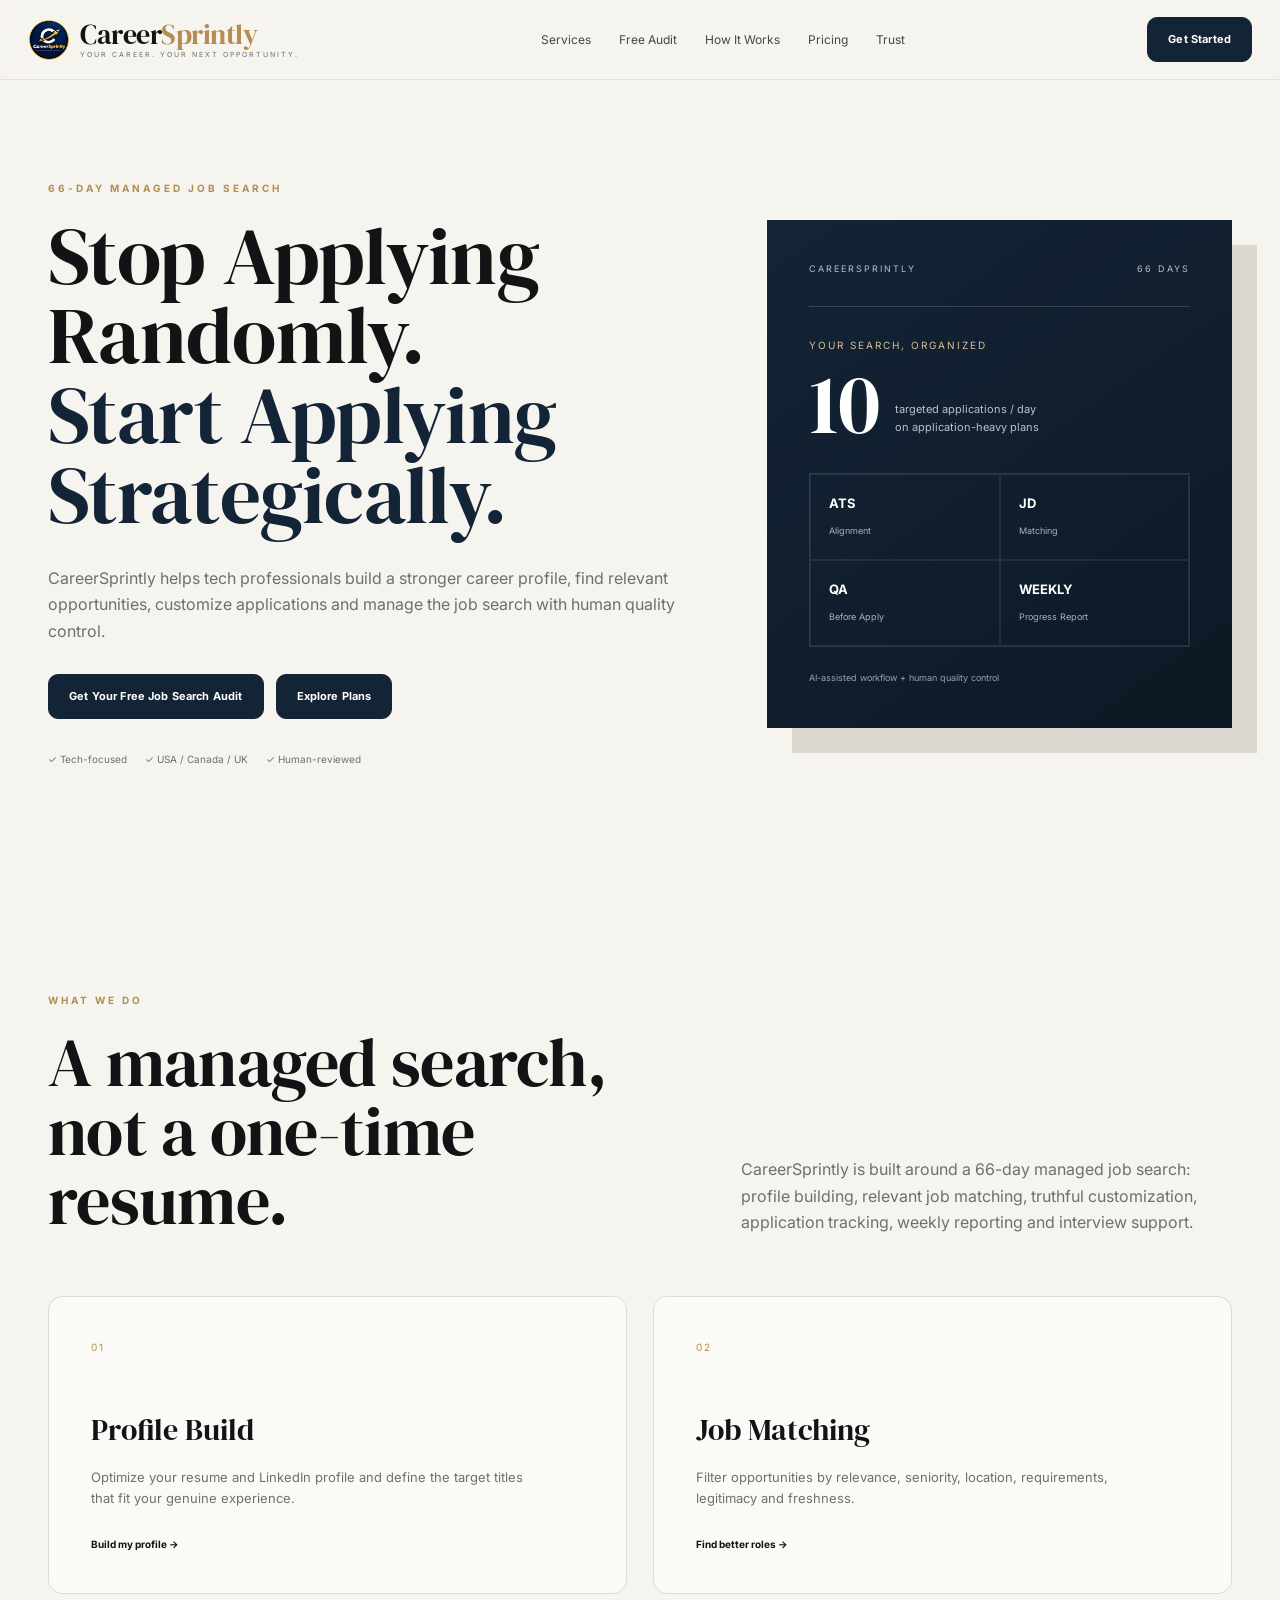
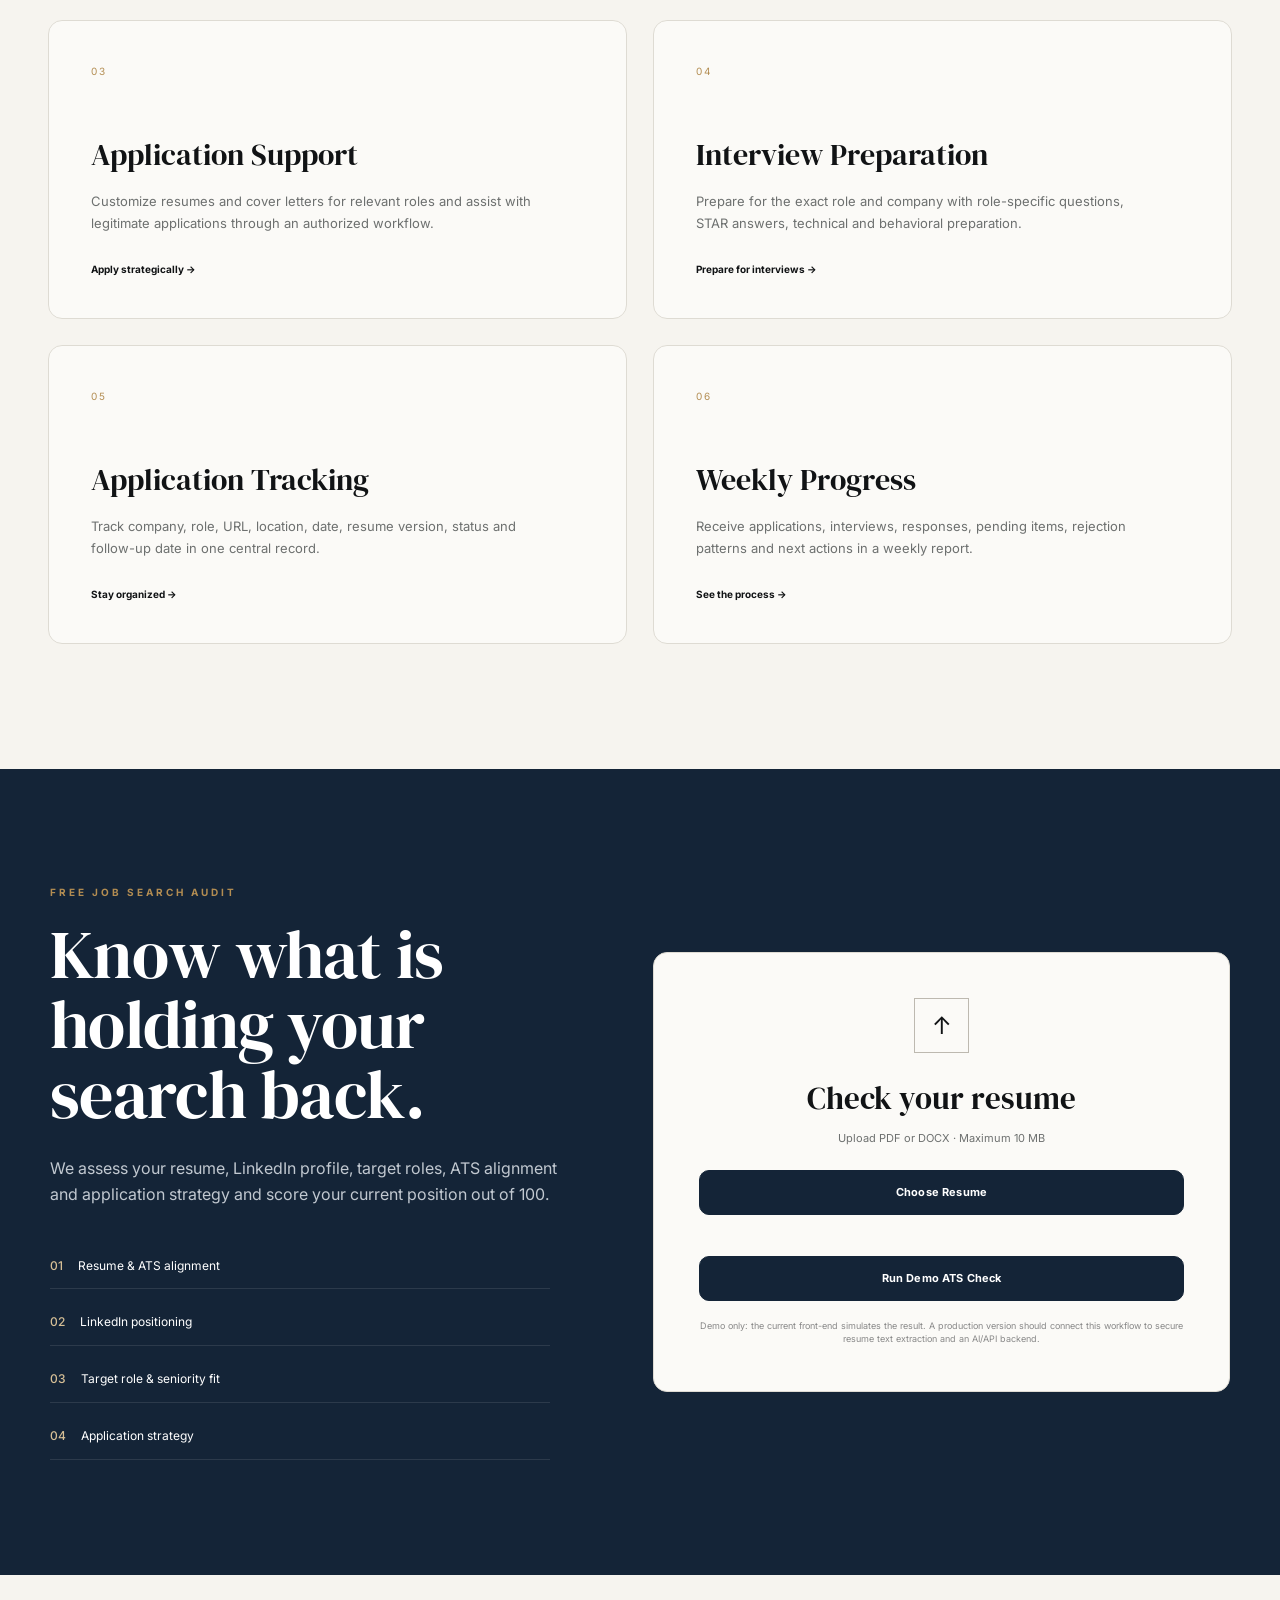
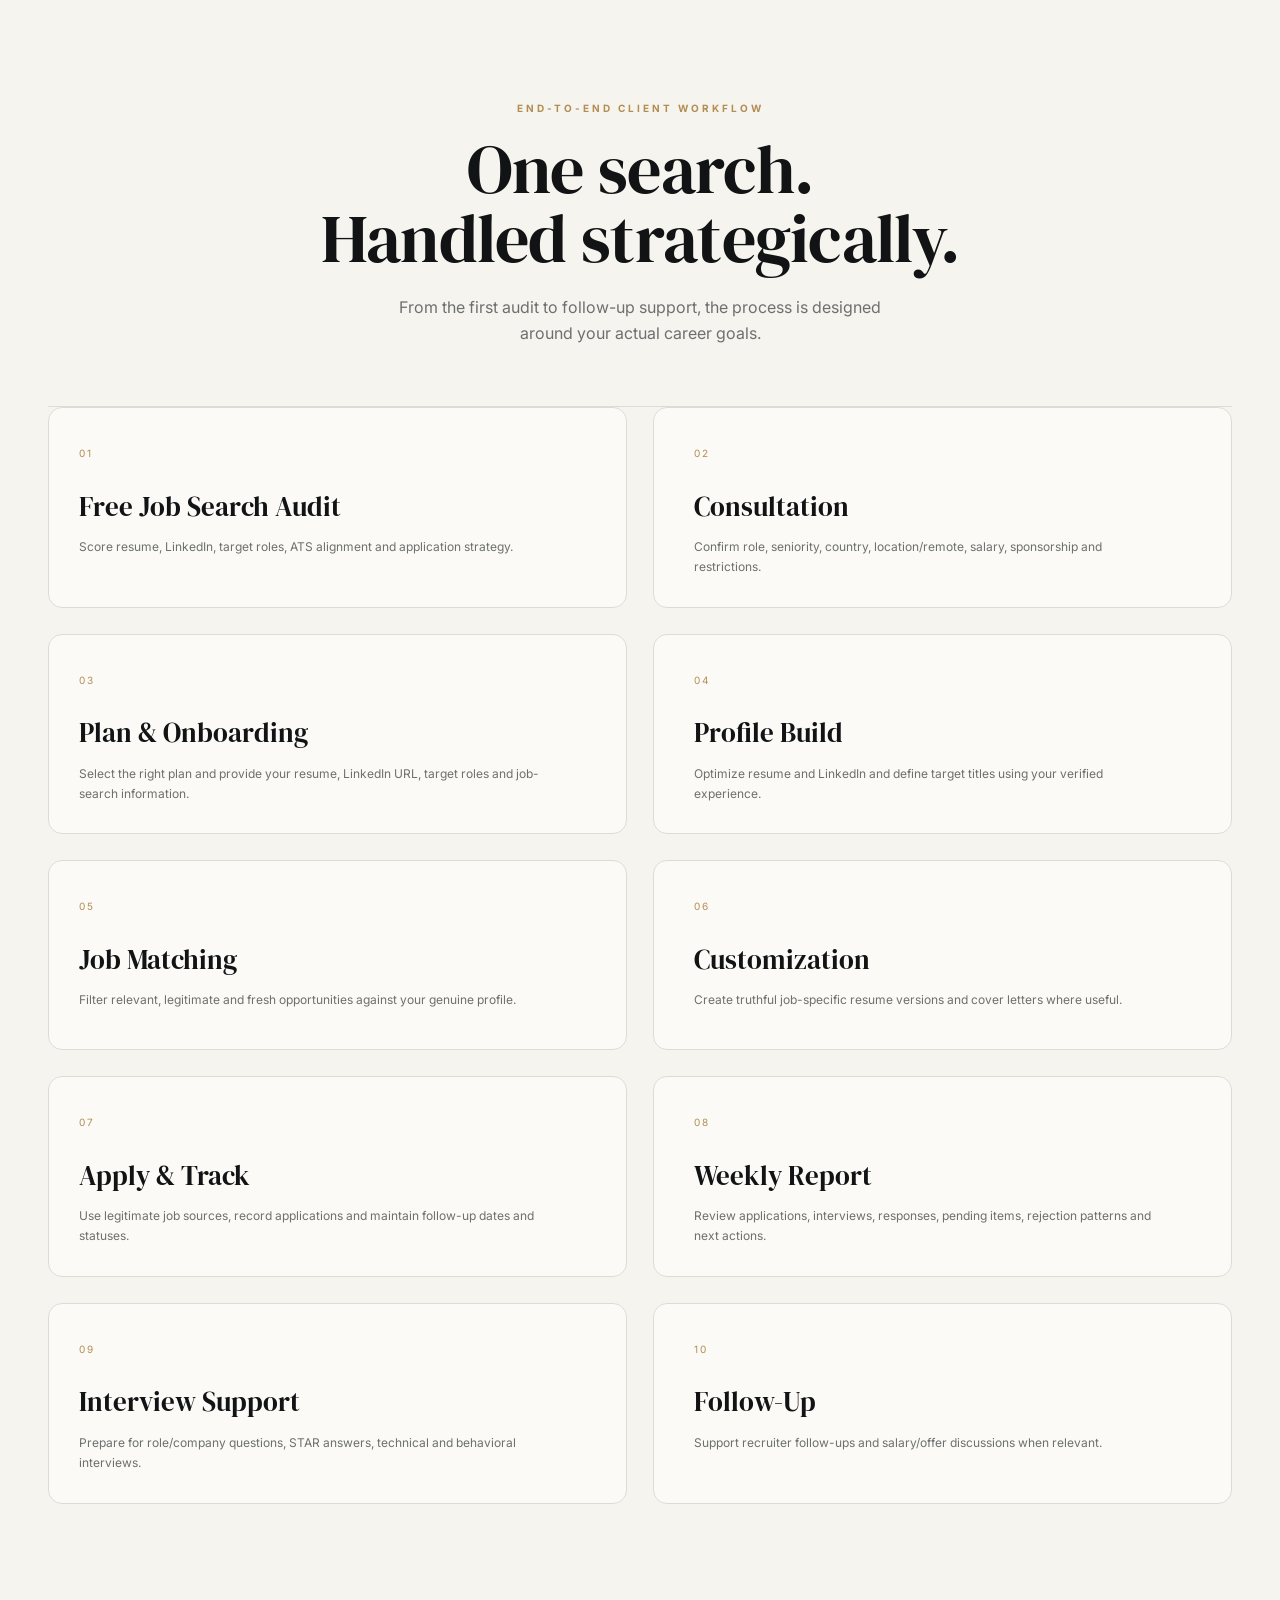
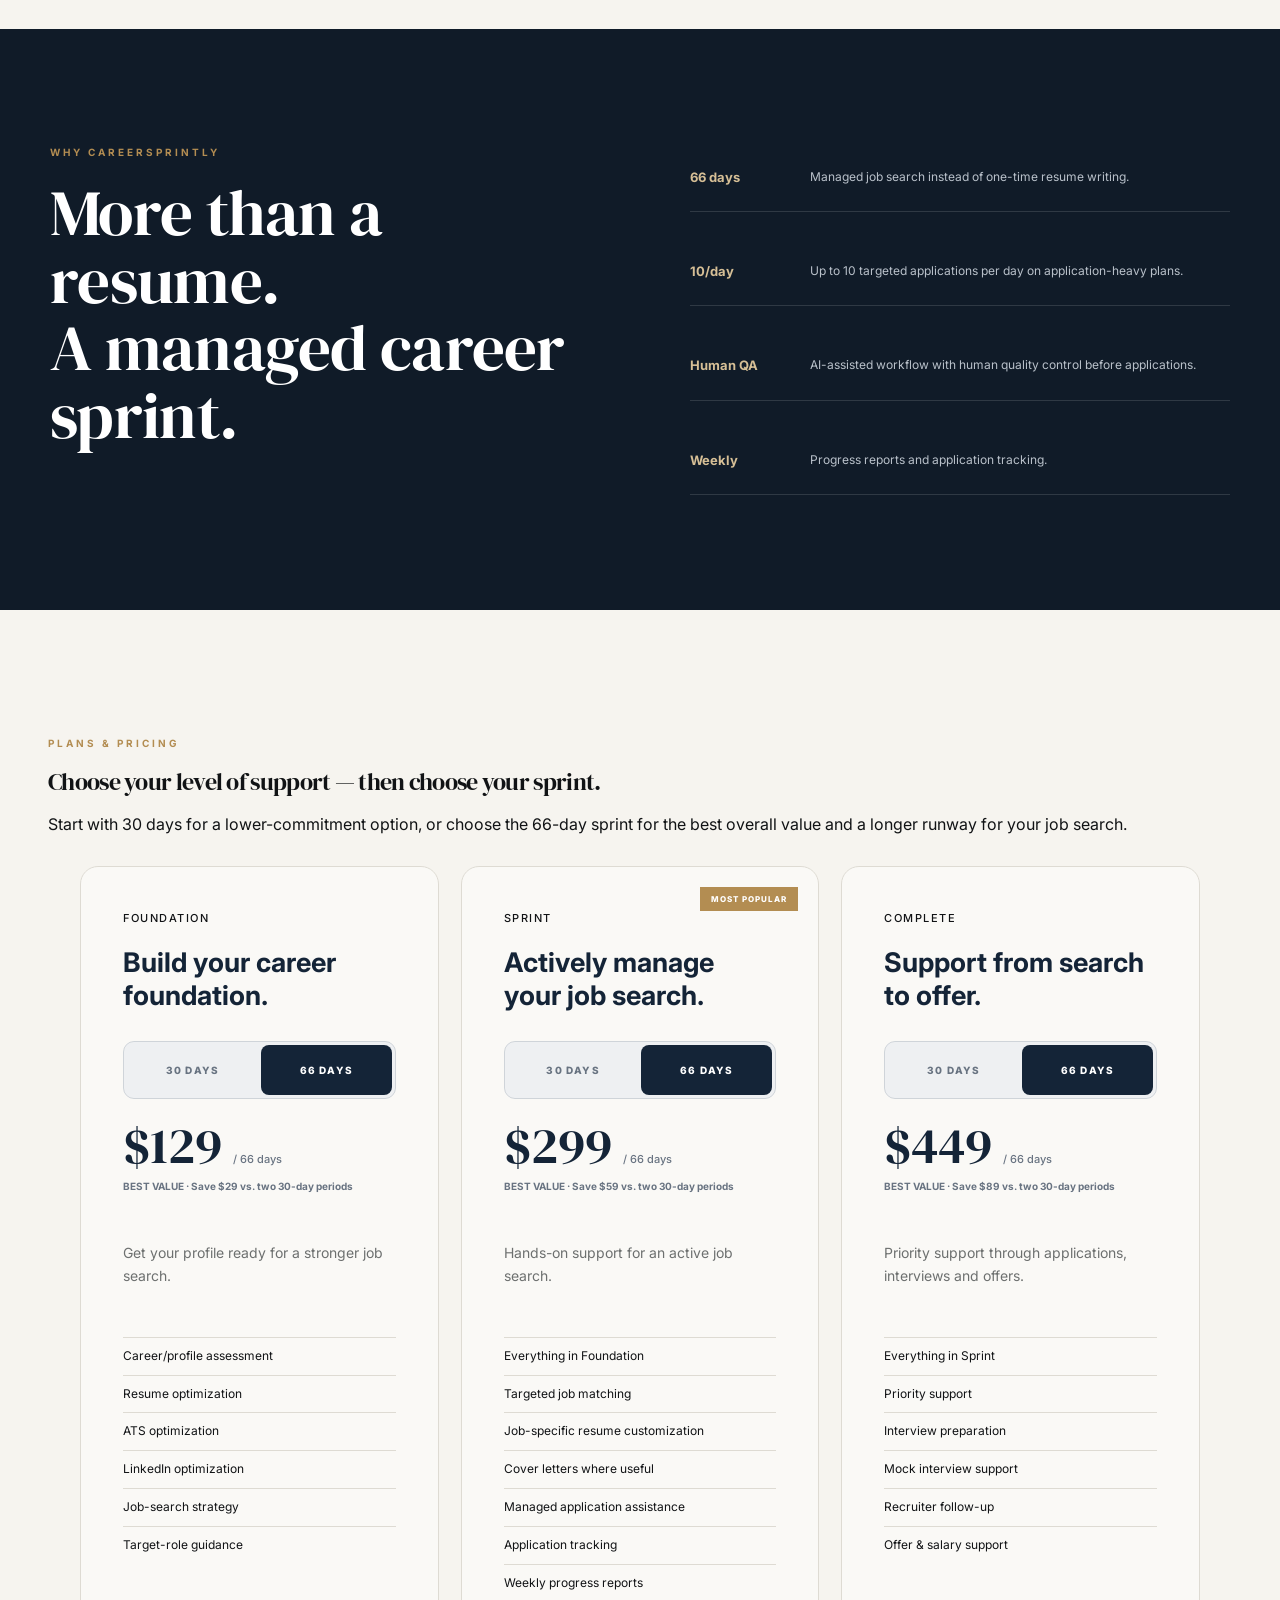
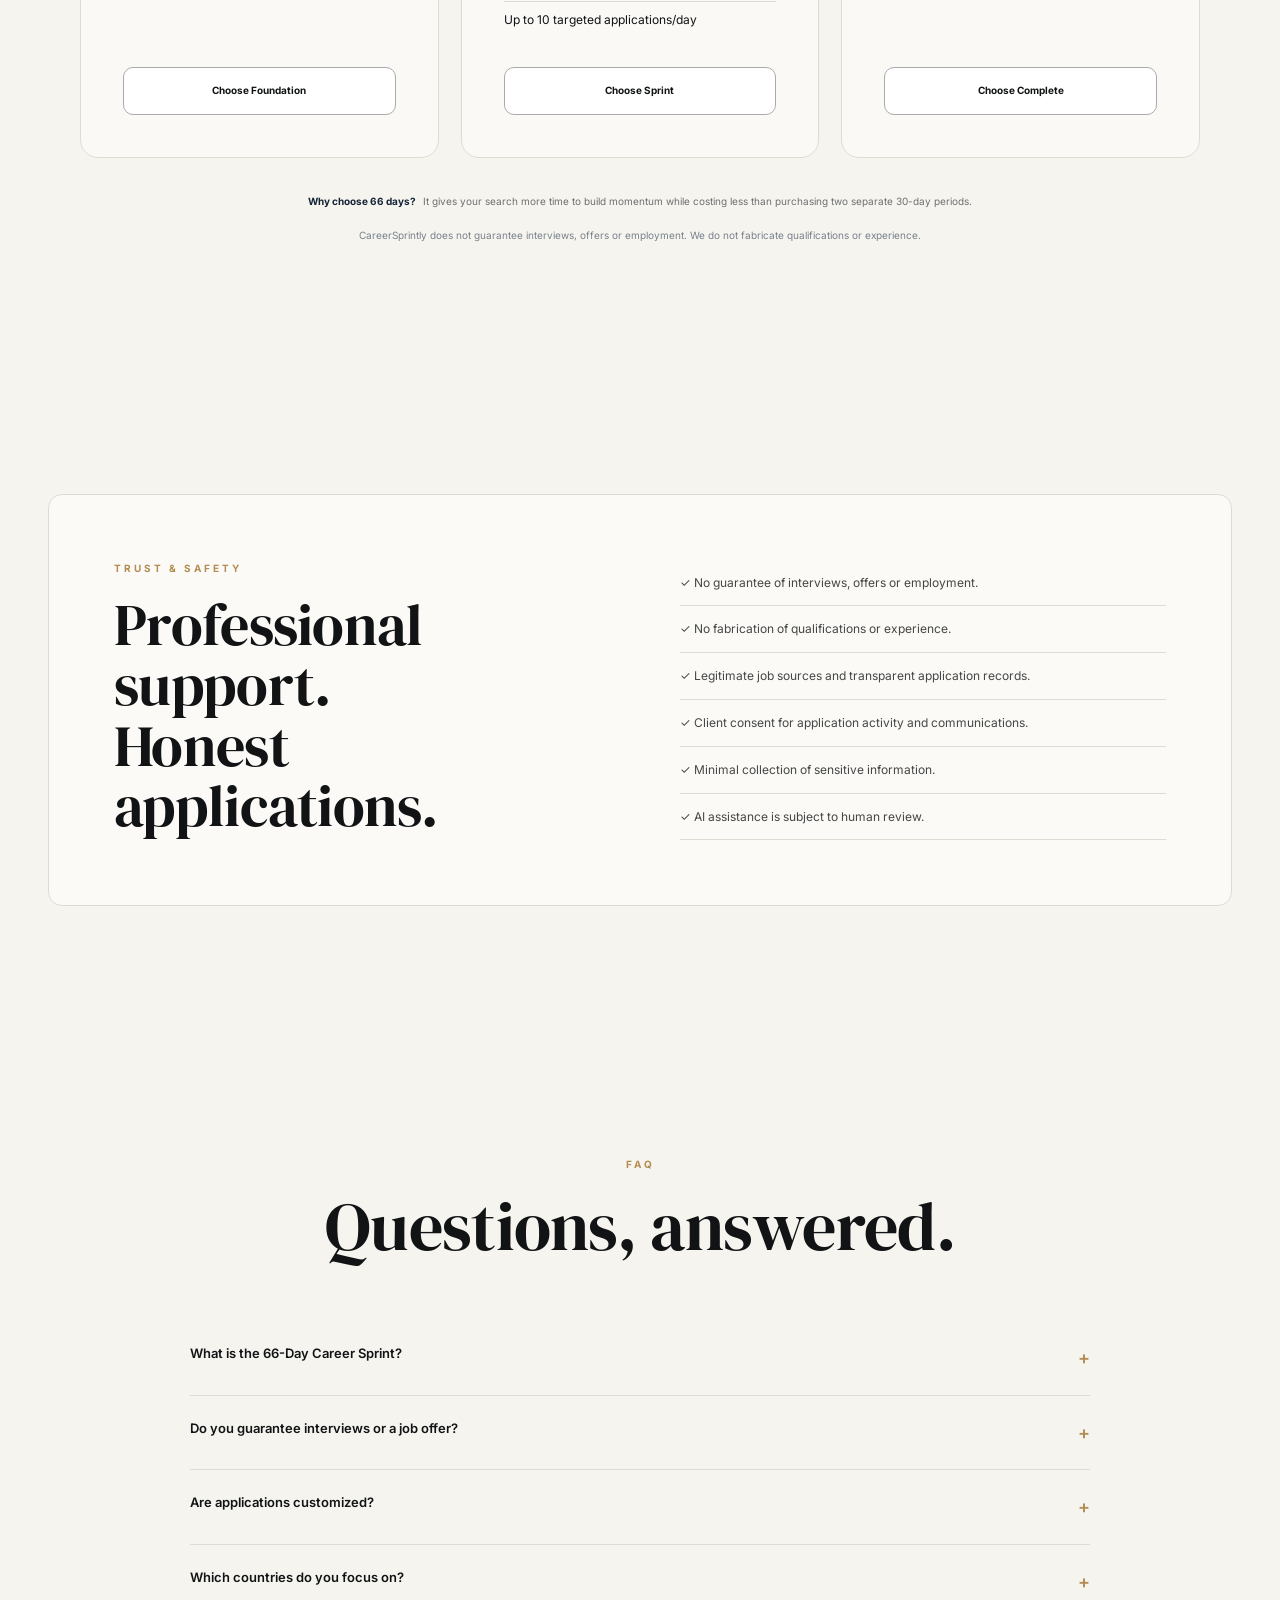
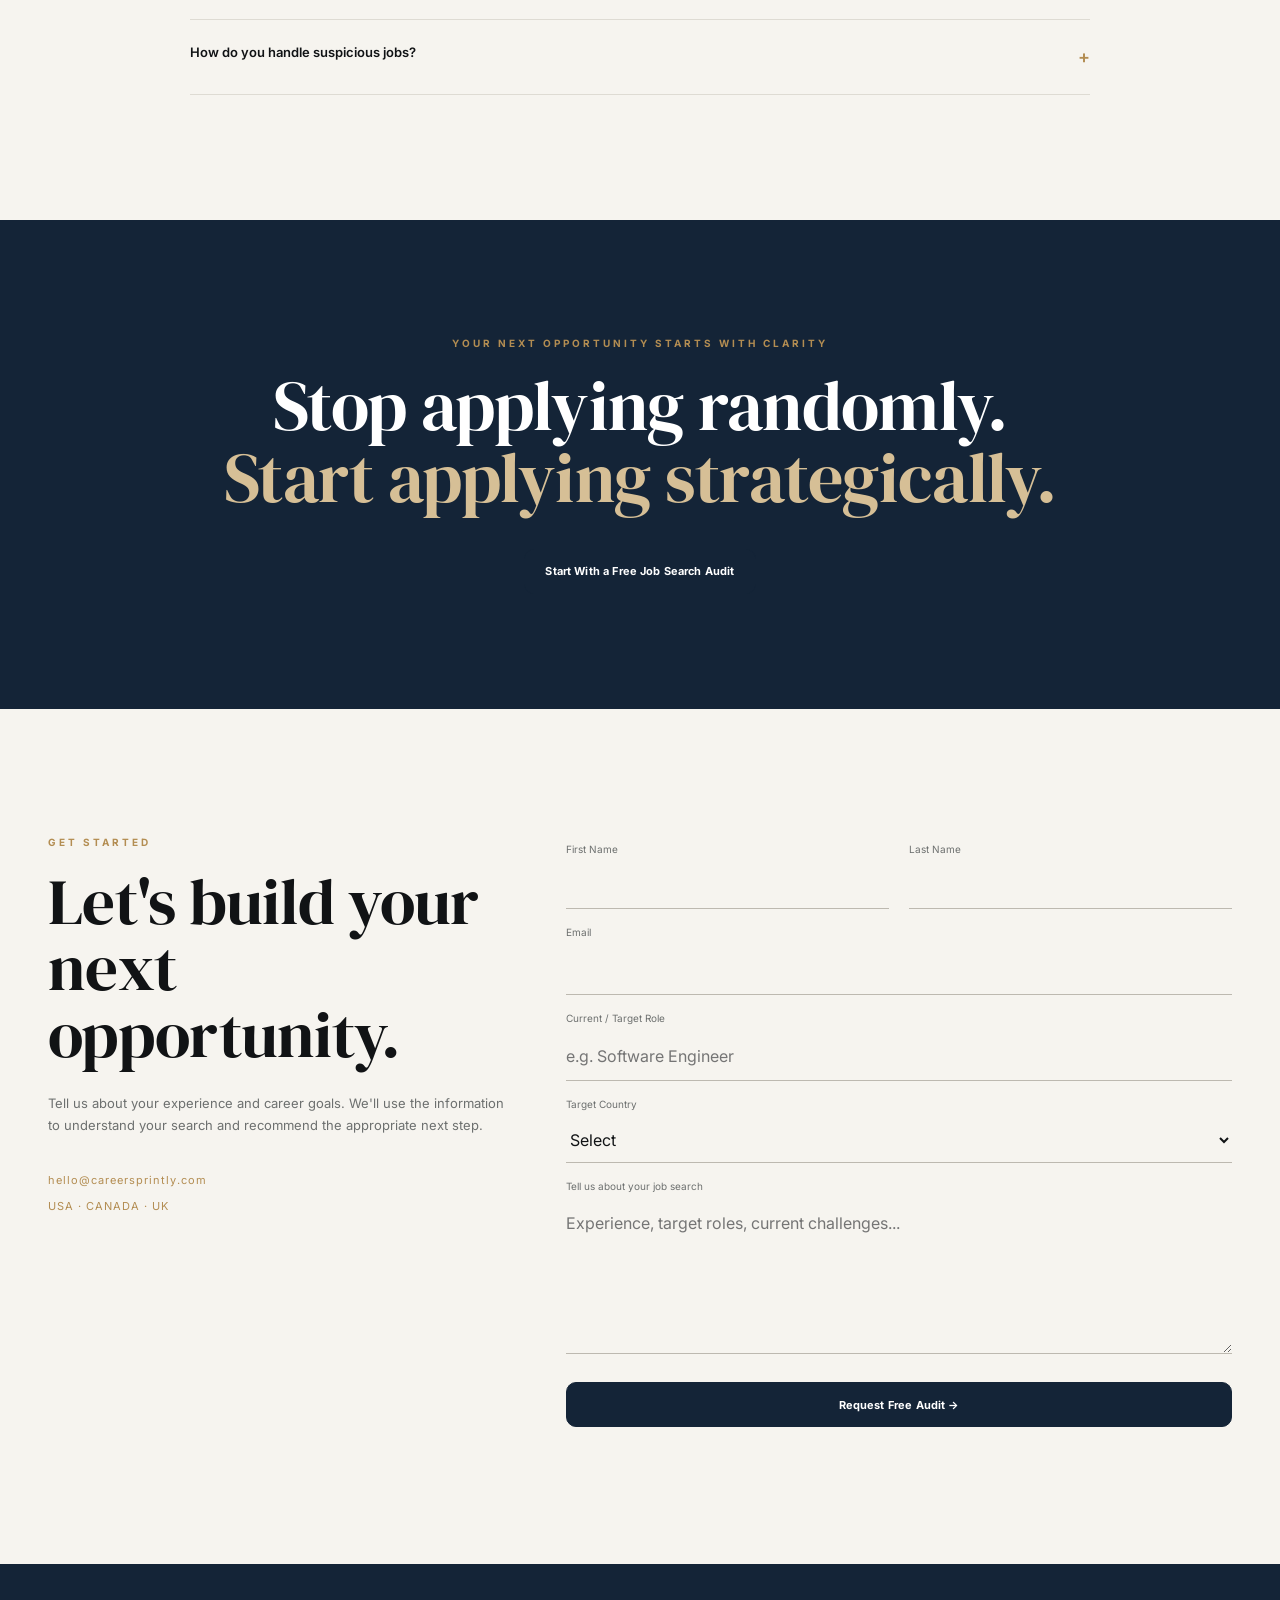
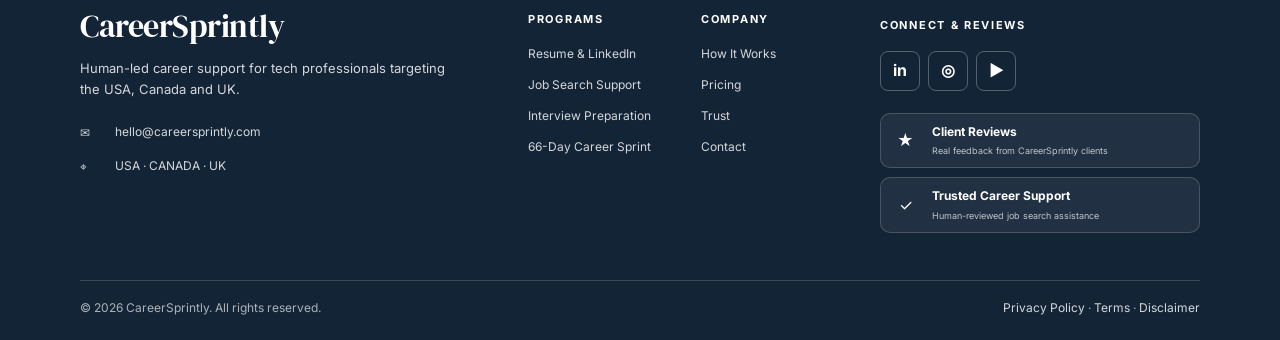
==== commit b53167fb: "Add logo and fix mobile navbar layout" ====
--- a/index.html
+++ b/index.html
@@ -15,6 +15,7 @@
 <header class="navbar">
   <div class="nav-container">
     <a href="#home" class="brand">
+      <img class="brand-logo" src="logo.png" alt="CareerSprintly logo">
       <span class="brand-name">Career<span>Sprintly</span></span>
       <small>YOUR CAREER. YOUR NEXT OPPORTUNITY.</small>
     </a>
@@ -28,7 +29,7 @@
     </nav>
 
     <a href="#contact" class="nav-cta">Get Started</a>
-    <button class="menu-btn" id="menuBtn" aria-label="Open menu">☰</button>
+    <button class="menu-btn" id="menuBtn" type="button" aria-label="Open navigation menu" aria-expanded="false" aria-controls="mainNav">☰</button>
   </div>
 </header>
 
@@ -78,21 +79,7 @@
       </div>
     </div>
   </section>
-
-  <!-- TRUST STRIP -->
-  <section class="trust-strip">
-    <p>INITIAL FOCUS</p>
-    <div>
-      <span>SOFTWARE ENGINEERING</span>
-      <span>QA AUTOMATION</span>
-      <span>DEVOPS</span>
-      <span>CLOUD</span>
-      <span>DATA</span>
-      <span>CYBERSECURITY</span>
-    </div>
-  </section>
-
-  <!-- SERVICES -->
+<!-- SERVICES -->
   <section class="section" id="services">
     <div class="section-head">
       <div>
@@ -276,7 +263,7 @@
           <li>Job-search strategy</li>
           <li>Target-role guidance</li>
         </ul>
-        <a class="price-btn" href="#contact">Choose Foundation</a>
+        <a class="price-btn pricing-plan-btn pricing-foundation-btn" href="#contact">Choose Foundation</a>
       </article>
 
       <article class="price-card popular" data-plan="sprint">
@@ -309,7 +296,7 @@
           <li>Weekly progress reports</li>
           <li>Up to 10 targeted applications/day</li>
         </ul>
-        <a class="price-btn" href="#contact">Choose Sprint</a>
+        <a class="price-btn pricing-plan-btn pricing-sprint-btn" href="#contact">Choose Sprint</a>
       </article>
 
       <article class="price-card" data-plan="complete">
@@ -339,7 +326,7 @@
           <li>Recruiter follow-up</li>
           <li>Offer & salary support</li>
         </ul>
-        <a class="price-btn" href="#contact">Choose Complete</a>
+        <a class="price-btn pricing-plan-btn pricing-complete-btn" href="#contact">Choose Complete</a>
       </article>
 
     </div>
@@ -352,28 +339,7 @@
     <p class="disclaimer">CareerSprintly does not guarantee interviews, offers or employment. We do not fabricate qualifications or experience.</p>
   </div>
 </section>
-
-  <!-- WHO WE HELP -->
-  <section class="audience-section">
-    <div class="section-head">
-      <div>
-        <p class="eyebrow">WHO WE HELP</p>
-        <h2>Built for ambitious<br>tech professionals.</h2>
-      </div>
-      <p>Our initial niche is tech professionals targeting the USA, Canada and UK, with expansion after delivery is proven.</p>
-    </div>
-
-    <div class="audience-grid">
-      <div><span>01</span><h3>Software Engineers</h3><p>Build a clearer profile around technical impact and target roles.</p></div>
-      <div><span>02</span><h3>QA & Automation</h3><p>Position testing, automation and engineering experience for relevant roles.</p></div>
-      <div><span>03</span><h3>DevOps & Cloud</h3><p>Present infrastructure, cloud and reliability expertise clearly.</p></div>
-      <div><span>04</span><h3>Data & Cybersecurity</h3><p>Highlight relevant technical skills and measurable professional outcomes.</p></div>
-      <div><span>05</span><h3>International Graduates</h3><p>Support recent graduates with usable technical skills entering the global market.</p></div>
-      <div><span>06</span><h3>Experienced Professionals</h3><p>Help professionals who apply but receive too few interviews reposition their search.</p></div>
-    </div>
-  </section>
-
-  <!-- TRUST / SAFETY -->
+<!-- TRUST / SAFETY -->
   <section class="section" id="trust">
     <div class="trust-box">
       <div>
@@ -420,7 +386,7 @@
   <section class="cta-section">
     <p class="eyebrow">YOUR NEXT OPPORTUNITY STARTS WITH CLARITY</p>
     <h2>Stop applying randomly.<br><em>Start applying strategically.</em></h2>
-    <a href="#contact" class="btn btn-light">Start With a Free Job Search Audit</a>
+    <a href="#contact" class="btn btn-light cs-start-audit">Start With a Free Job Search Audit</a>
   </section>
 
   <!-- CONTACT -->
@@ -455,7 +421,7 @@
         </select>
         <label>Tell us about your job search</label>
         <textarea rows="5" placeholder="Experience, target roles, current challenges..." required></textarea>
-        <button class="btn btn-dark" type="submit">Request Free Audit →</button>
+        <button class="btn btn-dark request-free-audit-btn" type="submit">Request Free Audit →</button>
         <p id="formMessage" class="form-message"></p>
       </form>
     </div>
@@ -465,7 +431,7 @@
 <footer class="site-footer">
   <div class="footer-top">
     <div class="footer-intro">
-      <span class="brand-name">Career<span>Sprintly</span></span>
+      <div class="footer-brand">Career<span>Sprintly</span></div>
       <p>Human-led career support for tech professionals targeting the USA, Canada and UK.</p>
       <div class="footer-contact">
         <a href="mailto:hello@careersprintly.com"><span class="footer-icon">✉</span> hello@careersprintly.com</a>
--- a/style.css
+++ b/style.css
@@ -35,7 +35,7 @@
 }
 
 .nav-container {
-  max-width: 1240px;
+  max-width: 1500px;
   margin: auto;
   padding: 17px 28px;
   display: flex;
@@ -44,7 +44,17 @@
   gap: 25px;
 }
 
-.brand { display: flex; flex-direction: column; }
+.brand { display: flex; flex-direction: row; align-items: center; flex-wrap: wrap; column-gap: 10px; }
+
+/* CareerSprintly logo beside the navbar wordmark */
+.brand-logo {
+  width: 42px;
+  height: 42px;
+  object-fit: contain;
+  flex: 0 0 42px;
+  display: block;
+}
+
 .brand-name, .footer-brand {
   font-family: "DM Serif Display", Georgia, serif;
   font-size: 28px;
@@ -52,6 +62,9 @@
 }
 .brand-name span, .footer-brand span { color: var(--gold); }
 .brand small {
+  flex-basis: calc(100% - 52px);
+  margin-left: 52px;
+  margin-top: -7px;
   font-size: 7px;
   letter-spacing: 2px;
   color: var(--muted);
@@ -1514,3 +1527,2588 @@
     margin-top: 32px !important;
   }
 }
+
+
+/* =========================================================
+   FINAL CARD SYSTEM — CAREERSPRINTLY
+   Every card uses the same bottom-to-top navy reveal.
+   ========================================================= */
+
+/* Consistent spacing between card groups */
+.service-grid,
+.timeline,
+.pricing-grid,
+.audit-container,
+.contact-grid,
+.feature-list {
+  gap: 26px;
+}
+
+.service-grid { grid-template-columns: repeat(2, minmax(0, 1fr)); }
+.pricing-grid { gap: 28px; align-items: stretch; }
+
+/* Shared card shape */
+.service-card,
+.timeline article,
+.price-card,
+.upload-box,
+.audit-result,
+.trust-box,
+.site-footer .review-card {
+  border-radius: 14px;
+}
+
+/* Shared animated-card foundation */
+.service-grid .service-card,
+.timeline article,
+.pricing-grid .price-card,
+.audit-container .upload-box,
+.audit-container .audit-result,
+.trust-box {
+  position: relative;
+  overflow: hidden;
+  isolation: isolate;
+  background: var(--paper, #f8f7f3);
+  color: var(--ink, #142437);
+  border: 1px solid var(--line, #d9d8d2);
+  transition:
+    color .32s ease,
+    transform .32s ease,
+    box-shadow .32s ease,
+    border-color .32s ease;
+}
+
+/* The navy layer starts collapsed at the bottom */
+.service-grid .service-card::before,
+.timeline article::before,
+.pricing-grid .price-card::before,
+.audit-container .upload-box::before,
+.audit-container .audit-result::before,
+.trust-box::before {
+  content: "";
+  position: absolute;
+  inset: 0;
+  background: var(--navy, #142437);
+  transform: scaleY(0);
+  transform-origin: bottom center;
+  transition: transform .32s ease;
+  z-index: 0;
+  pointer-events: none;
+}
+
+/* Keep content above the animated layer */
+.service-grid .service-card > *,
+.timeline article > *,
+.pricing-grid .price-card > *,
+.audit-container .upload-box > *,
+.audit-container .audit-result > *,
+.trust-box > * {
+  position: relative;
+  z-index: 1;
+}
+
+/* Same hover movement for all cards */
+.service-grid .service-card:hover,
+.timeline article:hover,
+.pricing-grid .price-card:hover,
+.audit-container .upload-box:hover,
+.audit-container .audit-result:hover,
+.trust-box:hover {
+  color: #fff;
+  transform: translateY(-4px);
+  box-shadow: 0 18px 38px rgba(20,36,55,.13);
+  border-color: var(--navy, #142437);
+}
+
+.service-grid .service-card:hover::before,
+.timeline article:hover::before,
+.pricing-grid .price-card:hover::before,
+.audit-container .upload-box:hover::before,
+.audit-container .audit-result:hover::before,
+.trust-box:hover::before {
+  transform: scaleY(1);
+}
+
+/* Card typography during hover */
+.service-grid .service-card:hover h3,
+.timeline article:hover h3,
+.pricing-grid .price-card:hover h3,
+.audit-container .upload-box:hover h3,
+.audit-container .audit-result:hover h3,
+.trust-box:hover h2 {
+  color: #fff;
+}
+
+.service-grid .service-card:hover p,
+.timeline article:hover p,
+.pricing-grid .price-card:hover p,
+.audit-container .upload-box:hover p,
+.audit-container .audit-result:hover p,
+.trust-box:hover p {
+  color: #d0b783;
+}
+
+.service-grid .service-card:hover .service-no,
+.service-grid .service-card:hover a,
+.pricing-grid .price-card:hover .plan-label,
+.timeline article:hover > span {
+  color: var(--gold-light, #e2c77c);
+}
+
+/* =========================================================
+   SERVICES
+   ========================================================= */
+.service-grid .service-card,
+.service-grid .service-card.featured {
+  min-height: 280px;
+  background: var(--paper, #f8f7f3);
+  color: var(--ink, #142437);
+}
+
+.service-grid .service-card.featured p { color: var(--muted, #687381); }
+
+/* =========================================================
+   HOW IT WORKS
+   ========================================================= */
+.timeline {
+  display: grid;
+  grid-template-columns: repeat(2, minmax(0, 1fr));
+}
+
+.timeline article {
+  min-height: 190px;
+  padding: 30px;
+}
+
+/* =========================================================
+   PRICING — cards equal height + buttons aligned at bottom
+   ========================================================= */
+.pricing-grid .price-card,
+.pricing-grid .price-card.popular {
+  display: flex;
+  flex-direction: column;
+  min-height: 720px;
+  height: 100%;
+  padding: 34px;
+  background: var(--paper, #f8f7f3);
+  color: var(--ink, #142437);
+  transform: none;
+}
+
+.pricing-grid .price-card:hover,
+.pricing-grid .price-card.popular:hover {
+  transform: translateY(-4px);
+}
+
+.pricing-grid .duration-switch {
+  position: relative;
+  z-index: 2;
+  display: grid;
+  grid-template-columns: repeat(2, minmax(0, 1fr));
+  width: 100%;
+  min-height: 46px;
+  margin: 18px 0 8px;
+  padding: 3px;
+  border: 1px solid #cfd4d9;
+  border-radius: 10px;
+  background: #f0f2f4;
+  overflow: hidden;
+  isolation: isolate;
+}
+
+.pricing-grid .duration-slider {
+  position: absolute;
+  z-index: 0;
+  top: 3px;
+  bottom: 3px;
+  left: 3px;
+  width: calc(50% - 3px);
+  border-radius: 7px;
+  background: var(--navy, #142437);
+  box-shadow: 0 2px 8px rgba(20,36,55,.16);
+  transform: translateX(0);
+  transition: transform .45s cubic-bezier(.22,1,.36,1);
+  pointer-events: none;
+}
+
+.pricing-grid .duration-btn {
+  position: relative;
+  z-index: 1;
+  min-height: 38px;
+  padding: 9px 8px;
+  border: 0 !important;
+  border-radius: 7px !important;
+  background: transparent !important;
+  color: #687381;
+  cursor: pointer;
+  transition: color .25s ease, transform .2s ease;
+}
+
+.pricing-grid .duration-btn.active { color: #fff !important; }
+.pricing-grid .duration-btn:hover { transform: none; }
+
+.pricing-grid .price-option {
+  display: none;
+  min-height: 100px;
+}
+
+.pricing-grid .price-option.selected {
+  display: block;
+}
+
+.pricing-grid .price-card > p { min-height: 50px; }
+.pricing-grid .price-card ul {
+  flex: 1 1 auto;
+  margin-bottom: 22px;
+}
+
+.pricing-grid .price-btn {
+  margin-top: auto;
+  width: 100%;
+  min-height: 46px;
+  display: flex;
+  align-items: center;
+  justify-content: center;
+  border-radius: 10px;
+  flex-shrink: 0;
+}
+
+/* Pricing card hover must not turn the CTA into an unreadable button */
+.pricing-grid .price-card:hover .price-btn {
+  background: #fff;
+  color: var(--ink, #142437);
+  border-color: #fff;
+}
+
+.pricing-grid .price-card .price-btn:hover {
+  background: var(--gold, #c9a24a) !important;
+  color: #fff !important;
+  border-color: var(--gold, #c9a24a) !important;
+  transform: translateY(-2px);
+}
+
+/* =========================================================
+   AUDIT / TRUST CARDS
+   ========================================================= */
+.audit-container .upload-box,
+.audit-container .audit-result {
+  border-radius: 14px;
+}
+
+/* =========================================================
+   FOOTER REVIEW CARDS — spacing + rounded treatment
+   ========================================================= */
+.site-footer .review-card {
+  margin-bottom: 12px;
+  border-radius: 12px;
+}
+
+.site-footer .review-card.review-link:hover,
+.site-footer .review-card:hover {
+  transform: translateY(-3px);
+  border-color: var(--gold, #c9a24a) !important;
+  box-shadow: 0 10px 22px rgba(0,0,0,.16);
+}
+
+/* =========================================================
+   Remove styling/layout left behind by deleted sections
+   ========================================================= */
+.trust-strip,
+.audience-section { display: none !important; }
+
+/* Responsive */
+@media (max-width: 1000px) {
+  .service-grid,
+  .timeline { grid-template-columns: 1fr; }
+  .pricing-grid .price-card,
+  .pricing-grid .price-card.popular { min-height: 0; }
+}
+
+@media (max-width: 600px) {
+  .service-grid,
+  .timeline,
+  .pricing-grid { gap: 20px; }
+  .service-grid .service-card,
+  .timeline article,
+  .pricing-grid .price-card,
+  .audit-container .upload-box,
+  .audit-container .audit-result,
+  .trust-box { border-radius: 12px; }
+}
+
+
+/* ============================================================
+   CAREERSPRINTLY — UNIFIED CTA BUTTON BEHAVIOR
+   Normal: Navy / White / Navy border
+   Hover:  Gold / White text / Gold border
+   Focus/click: Gold / Navy text / Gold border
+   ============================================================ */
+
+:root {
+  --cs-btn-navy: var(--navy, #142437);
+  --cs-btn-gold: var(--gold, #c9a24a);
+}
+
+/* All requested CTA buttons */
+.navbar .nav-cta,
+.hero .btn,
+.hero-section .btn,
+.cta .btn,
+.cta-section .btn,
+.pricing-section .price-card .btn,
+.pricing-section .choose-btn,
+.audit-section .btn,
+.audit-card .btn,
+button[data-action="audit"],
+a[href="#contact"].btn,
+a[href="#pricing"].btn,
+a[href="#services"].btn {
+  position: relative;
+  overflow: hidden;
+  isolation: isolate;
+  background: var(--cs-btn-navy) !important;
+  color: #fff !important;
+  border: 1px solid var(--cs-btn-navy) !important;
+  border-radius: 10px !important;
+  transition:
+    color .25s ease,
+    border-color .25s ease,
+    transform .25s ease,
+    box-shadow .25s ease;
+}
+
+/* Gold layer rises from the bottom */
+.navbar .nav-cta::before,
+.hero .btn::before,
+.hero-section .btn::before,
+.cta .btn::before,
+.cta-section .btn::before,
+.pricing-section .price-card .btn::before,
+.pricing-section .choose-btn::before,
+.audit-section .btn::before,
+.audit-card .btn::before,
+button[data-action="audit"]::before,
+a[href="#contact"].btn::before,
+a[href="#pricing"].btn::before,
+a[href="#services"].btn::before {
+  content: "";
+  position: absolute;
+  inset: 0;
+  background: var(--cs-btn-gold);
+  transform: scaleY(0);
+  transform-origin: bottom center;
+  transition: transform .32s ease;
+  z-index: -1;
+  pointer-events: none;
+}
+
+/* Hover = gold background, WHITE text */
+.navbar .nav-cta:hover,
+.hero .btn:hover,
+.hero-section .btn:hover,
+.cta .btn:hover,
+.cta-section .btn:hover,
+.pricing-section .price-card .btn:hover,
+.pricing-section .choose-btn:hover,
+.audit-section .btn:hover,
+.audit-card .btn:hover,
+button[data-action="audit"]:hover,
+a[href="#contact"].btn:hover,
+a[href="#pricing"].btn:hover,
+a[href="#services"].btn:hover {
+  background: var(--cs-btn-navy) !important;
+  color: #fff !important;
+  border-color: var(--cs-btn-gold) !important;
+  transform: translateY(-2px);
+  box-shadow: 0 10px 24px rgba(20,36,55,.14);
+}
+
+.navbar .nav-cta:hover::before,
+.hero .btn:hover::before,
+.hero-section .btn:hover::before,
+.cta .btn:hover::before,
+.cta-section .btn:hover::before,
+.pricing-section .price-card .btn:hover::before,
+.pricing-section .choose-btn:hover::before,
+.audit-section .btn:hover::before,
+.audit-card .btn:hover::before,
+button[data-action="audit"]:hover::before,
+a[href="#contact"].btn:hover::before,
+a[href="#pricing"].btn:hover::before,
+a[href="#services"].btn:hover::before {
+  transform: scaleY(1);
+}
+
+/* Force nested text/icons to remain WHITE during hover */
+.navbar .nav-cta:hover *,
+.hero .btn:hover *,
+.hero-section .btn:hover *,
+.cta .btn:hover *,
+.cta-section .btn:hover *,
+.pricing-section .price-card .btn:hover *,
+.pricing-section .choose-btn:hover *,
+.audit-section .btn:hover *,
+.audit-card .btn:hover *,
+button[data-action="audit"]:hover *,
+a[href="#contact"].btn:hover *,
+a[href="#pricing"].btn:hover *,
+a[href="#services"].btn:hover {
+  color: #fff !important;
+}
+
+/* Click / keyboard focus = Gold background + Navy text */
+.navbar .nav-cta:focus,
+.navbar .nav-cta:focus-visible,
+.hero .btn:focus,
+.hero .btn:focus-visible,
+.hero-section .btn:focus,
+.hero-section .btn:focus-visible,
+.cta .btn:focus,
+.cta .btn:focus-visible,
+.cta-section .btn:focus,
+.cta-section .btn:focus-visible,
+.pricing-section .price-card .btn:focus,
+.pricing-section .price-card .btn:focus-visible,
+.pricing-section .choose-btn:focus,
+.pricing-section .choose-btn:focus-visible,
+.audit-section .btn:focus,
+.audit-section .btn:focus-visible,
+.audit-card .btn:focus,
+.audit-card .btn:focus-visible,
+button[data-action="audit"]:focus,
+button[data-action="audit"]:focus-visible,
+a[href="#contact"].btn:focus,
+a[href="#contact"].btn:focus-visible,
+a[href="#pricing"].btn:focus,
+a[href="#pricing"].btn:focus-visible,
+a[href="#services"].btn:focus,
+a[href="#services"].btn:focus-visible {
+  background: var(--cs-btn-gold) !important;
+  color: var(--cs-btn-navy) !important;
+  border-color: var(--cs-btn-gold) !important;
+}
+
+.navbar .nav-cta:focus *,
+.navbar .nav-cta:focus-visible *,
+.hero .btn:focus *,
+.hero .btn:focus-visible *,
+.hero-section .btn:focus *,
+.hero-section .btn:focus-visible *,
+.cta .btn:focus *,
+.cta .btn:focus-visible *,
+.cta-section .btn:focus *,
+.cta-section .btn:focus-visible *,
+.pricing-section .price-card .btn:focus *,
+.pricing-section .price-card .btn:focus-visible *,
+.pricing-section .choose-btn:focus *,
+.pricing-section .choose-btn:focus-visible *,
+.audit-section .btn:focus *,
+.audit-section .btn:focus-visible *,
+.audit-card .btn:focus *,
+.audit-card .btn:focus-visible *,
+button[data-action="audit"]:focus *,
+button[data-action="audit"]:focus-visible *,
+a[href="#contact"].btn:focus *,
+a[href="#contact"].btn:focus-visible *,
+a[href="#pricing"].btn:focus *,
+a[href="#pricing"].btn:focus-visible *,
+a[href="#services"].btn:focus *,
+a[href="#services"].btn:focus-visible * {
+  color: var(--cs-btn-navy) !important;
+}
+
+
+/* ============================================================
+   CAREERSPRINTLY — REQUESTED CTA BUTTONS
+   Remove bottom-to-top fill animation.
+   Hover is a simple color change.
+   ============================================================ */
+
+.navbar .nav-cta,
+.hero .btn,
+.hero-section .btn,
+.cta .btn,
+.cta-section .btn,
+.pricing-section .price-card .btn,
+.pricing-section .choose-btn,
+.audit-section .btn,
+.audit-card .btn,
+button[data-action="audit"],
+a[href="#contact"].btn,
+a[href="#pricing"].btn,
+a[href="#services"].btn {
+  overflow: visible !important;
+  background: var(--cs-btn-navy, var(--navy, #142437)) !important;
+  color: #fff !important;
+  border: 1px solid var(--cs-btn-navy, var(--navy, #142437)) !important;
+  border-radius: 10px !important;
+}
+
+/* Completely disable the animated fill layer */
+.navbar .nav-cta::before,
+.hero .btn::before,
+.hero-section .btn::before,
+.cta .btn::before,
+.cta-section .btn::before,
+.pricing-section .price-card .btn::before,
+.pricing-section .choose-btn::before,
+.audit-section .btn::before,
+.audit-card .btn::before,
+button[data-action="audit"]::before,
+a[href="#contact"].btn::before,
+a[href="#pricing"].btn::before,
+a[href="#services"].btn::before {
+  content: none !important;
+  display: none !important;
+  transform: none !important;
+  transition: none !important;
+}
+
+/* Hover: simple gold background, WHITE text */
+.navbar .nav-cta:hover,
+.hero .btn:hover,
+.hero-section .btn:hover,
+.cta .btn:hover,
+.cta-section .btn:hover,
+.pricing-section .price-card .btn:hover,
+.pricing-section .choose-btn:hover,
+.audit-section .btn:hover,
+.audit-card .btn:hover,
+button[data-action="audit"]:hover,
+a[href="#contact"].btn:hover,
+a[href="#pricing"].btn:hover,
+a[href="#services"].btn:hover {
+  background: var(--cs-btn-gold, var(--gold, #c9a24a)) !important;
+  color: #fff !important;
+  border-color: var(--cs-btn-gold, var(--gold, #c9a24a)) !important;
+  transform: translateY(-2px);
+  box-shadow: 0 10px 24px rgba(20,36,55,.14);
+}
+
+.navbar .nav-cta:hover *,
+.hero .btn:hover *,
+.hero-section .btn:hover *,
+.cta .btn:hover *,
+.cta-section .btn:hover *,
+.pricing-section .price-card .btn:hover *,
+.pricing-section .choose-btn:hover *,
+.audit-section .btn:hover *,
+.audit-card .btn:hover *,
+button[data-action="audit"]:hover *,
+a[href="#contact"].btn:hover *,
+a[href="#pricing"].btn:hover *,
+a[href="#services"].btn:hover {
+  color: #fff !important;
+}
+
+
+/* ============================================================
+   EXACT FIX — "Request Free Audit →"
+   No bottom-fill animation.
+   ============================================================ */
+.request-free-audit-btn {
+  position: relative !important;
+  overflow: visible !important;
+  isolation: isolate;
+  background: var(--cs-btn-navy, var(--navy, #142437)) !important;
+  color: #fff !important;
+  border: 1px solid var(--cs-btn-navy, var(--navy, #142437)) !important;
+  border-radius: 10px !important;
+}
+
+.request-free-audit-btn::before,
+.request-free-audit-btn::after {
+  content: none !important;
+  display: none !important;
+  transform: none !important;
+  transition: none !important;
+}
+
+.request-free-audit-btn:hover {
+  background: var(--cs-btn-gold, var(--gold, #c9a24a)) !important;
+  color: #fff !important;
+  border-color: var(--cs-btn-gold, var(--gold, #c9a24a)) !important;
+  transform: translateY(-2px) !important;
+  box-shadow: 0 10px 24px rgba(20,36,55,.14) !important;
+}
+
+.request-free-audit-btn:hover * {
+  color: #fff !important;
+}
+
+.request-free-audit-btn:focus,
+.request-free-audit-btn:focus-visible,
+.request-free-audit-btn:active {
+  background: var(--cs-btn-gold, var(--gold, #c9a24a)) !important;
+  color: var(--cs-btn-navy, var(--navy, #142437)) !important;
+  border-color: var(--cs-btn-gold, var(--gold, #c9a24a)) !important;
+}
+
+.request-free-audit-btn:focus *,
+.request-free-audit-btn:focus-visible *,
+.request-free-audit-btn:active * {
+  color: var(--cs-btn-navy, var(--navy, #142437)) !important;
+}
+
+
+/* ============================================================
+   FINAL CARD HOVER REMOVAL
+   The following screenshot cards have NO hover animation/fill:
+   1. Pricing cards
+   2. Resume / ATS upload card
+   3. Trust & Safety card
+
+   Buttons inside these cards KEEP their own hover behavior.
+   ============================================================ */
+
+/* ---------- PRICING CARDS ---------- */
+.pricing-grid .price-card,
+.pricing-grid .price-card.popular {
+  background: var(--paper, #f8f7f3) !important;
+  color: var(--ink, #142437) !important;
+  border-color: var(--line, #d9d8d2) !important;
+  transform: none !important;
+  box-shadow: none !important;
+  transition: none !important;
+}
+
+/* No animated navy layer on pricing cards */
+.pricing-grid .price-card::before,
+.pricing-grid .price-card::after {
+  content: none !important;
+  display: none !important;
+  transform: none !important;
+  transition: none !important;
+}
+
+/* Hovering the pricing card changes NOTHING */
+.pricing-grid .price-card:hover,
+.pricing-grid .price-card.popular:hover {
+  background: var(--paper, #f8f7f3) !important;
+  color: var(--ink, #142437) !important;
+  border-color: var(--line, #d9d8d2) !important;
+  transform: none !important;
+  box-shadow: none !important;
+}
+
+/* Keep normal pricing-card typography while card is hovered */
+.pricing-grid .price-card:hover .plan-heading,
+.pricing-grid .price-card:hover h3,
+.pricing-grid .price-card:hover .plan-label,
+.pricing-grid .price-card:hover .plan-name,
+.pricing-grid .price-card:hover .price,
+.pricing-grid .price-card:hover .price small,
+.pricing-grid .price-card:hover .plan-desc,
+.pricing-grid .price-card:hover > p,
+.pricing-grid .price-card:hover li,
+.pricing-grid .price-card:hover .duration-note {
+  color: revert !important;
+}
+
+/* Preserve the pricing card's normal list borders */
+.pricing-grid .price-card:hover li {
+  border-color: var(--line) !important;
+}
+
+/* The popular badge remains gold */
+.pricing-grid .price-card:hover .popular-tag {
+  background: var(--gold) !important;
+  color: #fff !important;
+}
+
+/* Direct button hover still works */
+.pricing-grid .price-card:hover .price-btn {
+  background: #fff !important;
+  color: var(--ink, #142437) !important;
+  border-color: #aaa !important;
+}
+.pricing-grid .price-card .price-btn:hover {
+  background: var(--gold, #c9a24a) !important;
+  color: #fff !important;
+  border-color: var(--gold, #c9a24a) !important;
+  transform: translateY(-2px) !important;
+}
+
+/* ---------- RESUME / ATS UPLOAD CARD ---------- */
+.audit-container .upload-box {
+  background: var(--paper, #f8f7f3) !important;
+  color: var(--ink, #142437) !important;
+  border-color: var(--line, #d9d8d2) !important;
+  transform: none !important;
+  box-shadow: none !important;
+  transition: none !important;
+}
+
+.audit-container .upload-box::before,
+.audit-container .upload-box::after {
+  content: none !important;
+  display: none !important;
+  transform: none !important;
+  transition: none !important;
+}
+
+.audit-container .upload-box:hover {
+  background: var(--paper, #f8f7f3) !important;
+  color: var(--ink, #142437) !important;
+  border-color: var(--line, #d9d8d2) !important;
+  transform: none !important;
+  box-shadow: none !important;
+}
+
+.audit-container .upload-box:hover h3,
+.audit-container .upload-box:hover > p,
+.audit-container .upload-box:hover .file-name,
+.audit-container .upload-box:hover .upload-disclaimer {
+  color: revert !important;
+}
+
+/* ---------- TRUST & SAFETY CARD ---------- */
+.trust-box {
+  background: var(--paper, #f8f7f3) !important;
+  color: var(--ink, #142437) !important;
+  border-color: var(--line, #d9d8d2) !important;
+  transform: none !important;
+  box-shadow: none !important;
+  transition: none !important;
+}
+
+.trust-box::before,
+.trust-box::after {
+  content: none !important;
+  display: none !important;
+  transform: none !important;
+  transition: none !important;
+}
+
+.trust-box:hover {
+  background: var(--paper, #f8f7f3) !important;
+  color: var(--ink, #142437) !important;
+  border-color: var(--line, #d9d8d2) !important;
+  transform: none !important;
+  box-shadow: none !important;
+}
+
+.trust-box:hover h2,
+.trust-box:hover p {
+  color: revert !important;
+}
+
+/* ============================================================
+   FINAL PRICING / CTA FIXES
+   ============================================================ */
+
+/* Start With a Free Job Search Audit:
+   gold border while idle; no special hover change required. */
+.cs-start-audit {
+  border-color: var(--gold, #c9a24a) !important;
+}
+.cs-start-audit:hover {
+  border-color: var(--gold, #c9a24a) !important;
+}
+
+/* Pricing cards: instant navy on hover — NO animation. */
+.pricing-section .price-card {
+  transition: none !important;
+  transform: none !important;
+}
+.pricing-section .price-card::before,
+.pricing-section .price-card::after {
+  display: none !important;
+  content: none !important;
+  transform: none !important;
+  transition: none !important;
+}
+.pricing-section .price-card:hover {
+  background: var(--navy, #142437) !important;
+  color: #fff !important;
+  border-color: var(--navy, #142437) !important;
+  transform: none !important;
+  box-shadow: none !important;
+}
+.pricing-section .price-card:hover h2,
+.pricing-section .price-card:hover h3,
+.pricing-section .price-card:hover h4,
+.pricing-section .price-card:hover p,
+.pricing-section .price-card:hover li,
+.pricing-section .price-card:hover span,
+.pricing-section .price-card:hover small,
+.pricing-section .price-card:hover strong {
+  color: #fff;
+}
+.pricing-section .price-card:hover .duration-btn {
+  color: #687381 !important;
+}
+
+/* Days switch: the selected option is ALWAYS visible.
+   The slider is behind the labels, never covering them. */
+.pricing-section .duration-switch {
+  position: relative !important;
+  display: grid !important;
+  grid-template-columns: 1fr 1fr !important;
+  align-items: stretch !important;
+  overflow: hidden !important;
+  isolation: isolate !important;
+  z-index: 1 !important;
+}
+.pricing-section .duration-switch .duration-slider {
+  z-index: 0 !important;
+  pointer-events: none !important;
+}
+.pricing-section .duration-switch .duration-btn {
+  position: relative !important;
+  z-index: 2 !important;
+  display: flex !important;
+  align-items: center !important;
+  justify-content: center !important;
+  min-width: 0 !important;
+  opacity: 1 !important;
+  visibility: visible !important;
+  color: #687381 !important;
+  background: transparent !important;
+}
+.pricing-section .duration-switch .duration-btn.active {
+  color: #fff !important;
+  opacity: 1 !important;
+  visibility: visible !important;
+}
+.pricing-section .duration-switch .duration-btn:hover,
+.pricing-section .duration-switch .duration-btn:focus,
+.pricing-section .duration-switch .duration-btn:focus-visible {
+  opacity: 1 !important;
+  visibility: visible !important;
+}
+
+/* When the pricing card is navy, keep the day labels readable. */
+.pricing-section .price-card:hover .duration-switch {
+  background: #f4f5f6 !important;
+  border-color: #cfd4d9 !important;
+}
+.pricing-section .price-card:hover .duration-switch .duration-btn {
+  color: #687381 !important;
+}
+.pricing-section .price-card:hover .duration-switch .duration-btn.active {
+  color: #fff !important;
+}
+
+
+/* ============================================================
+   CAREERSPRINTLY — LIVE SITE PRICING SECTION
+   Recreates the pricing section currently shown on
+   careersprintly.vercel.app without changing other sections.
+   ============================================================ */
+
+.pricing-section {
+  background: var(--cream, #f5f3ee);
+}
+
+.pricing-section .container {
+  max-width: 1240px;
+}
+
+.pricing-section .section-heading {
+  margin-bottom: 28px;
+}
+
+.pricing-section .section-heading .eyebrow {
+  margin-bottom: 10px;
+}
+
+.pricing-section .section-heading h2 {
+  max-width: 980px;
+  margin-bottom: 10px;
+}
+
+.pricing-section .section-heading > p:not(.eyebrow) {
+  max-width: 1180px;
+  color: var(--ink, #142437);
+}
+
+/* Three equal live-site cards */
+.pricing-section .pricing-grid {
+  display: grid !important;
+  grid-template-columns: repeat(3, minmax(0, 1fr)) !important;
+  gap: 22px !important;
+  max-width: 1120px !important;
+  margin: 0 auto !important;
+  align-items: stretch !important;
+}
+
+/* Card appearance */
+.pricing-section .pricing-grid .price-card {
+  position: relative !important;
+  display: flex !important;
+  flex-direction: column !important;
+  min-width: 0 !important;
+  min-height: 650px !important;
+  padding: 42px !important;
+  border: 1px solid var(--line, #ddd9d1) !important;
+  border-radius: 18px !important;
+  background: rgba(255,255,255,.45) !important;
+  color: var(--ink, #142437) !important;
+  transform: none !important;
+  box-shadow: none !important;
+  transition: none !important;
+}
+
+/* Sprint / Most Popular uses the same white card in the live section */
+.pricing-section .pricing-grid .price-card.popular {
+  background: rgba(255,255,255,.45) !important;
+  color: var(--ink, #142437) !important;
+  transform: none !important;
+}
+
+/* Hover: instant navy, with no animation */
+.pricing-section .pricing-grid .price-card:hover,
+.pricing-section .pricing-grid .price-card.popular:hover {
+  background: var(--navy, #142437) !important;
+  color: #fff !important;
+  border-color: var(--navy, #142437) !important;
+  transform: none !important;
+  box-shadow: none !important;
+}
+
+/* Plan labels */
+.pricing-section .plan-label {
+  display: block !important;
+  margin: 0 0 20px !important;
+  color: var(--ink, #142437) !important;
+  font-size: 11px !important;
+  letter-spacing: 1.5px !important;
+  font-weight: 500 !important;
+}
+
+.pricing-section .price-card:hover .plan-label {
+  color: #fff !important;
+}
+
+/* Headings */
+.pricing-section .plan-heading {
+  margin: 0 0 28px !important;
+  max-width: 320px !important;
+  font-size: 27px !important;
+  line-height: 1.22 !important;
+  color: var(--navy, #142437) !important;
+}
+
+.pricing-section .price-card:hover .plan-heading {
+  color: #fff !important;
+}
+
+/* Most Popular tag */
+.pricing-section .popular-tag {
+  position: absolute !important;
+  top: 20px !important;
+  right: 20px !important;
+  padding: 8px 11px !important;
+  background: var(--gold, #c9a24a) !important;
+  color: #fff !important;
+  font-size: 8px !important;
+  line-height: 1 !important;
+  letter-spacing: 1px !important;
+  font-weight: 800 !important;
+  z-index: 5 !important;
+}
+
+/* 30 DAYS / 66 DAYS selector
+   Selected option is a white pill that physically slides.
+   Labels remain above the slider and are always visible. */
+.pricing-section .duration-switch {
+  position: relative !important;
+  display: grid !important;
+  grid-template-columns: 1fr 1fr !important;
+  align-items: stretch !important;
+  width: 100% !important;
+  min-height: 58px !important;
+  margin: 0 0 18px !important;
+  padding: 3px !important;
+  overflow: hidden !important;
+  border: 1px solid #cfd4d9 !important;
+  border-radius: 11px !important;
+  background: #eef0f2 !important;
+  isolation: isolate !important;
+}
+
+.pricing-section .duration-slider {
+  position: absolute !important;
+  top: 3px !important;
+  bottom: 3px !important;
+  left: 3px !important;
+  width: calc(50% - 3px) !important;
+  border-radius: 8px !important;
+  background: #fff !important;
+  box-shadow: 0 2px 7px rgba(20,36,55,.10) !important;
+  transform: translateX(0) !important;
+  transition: transform .28s ease !important;
+  pointer-events: none !important;
+  z-index: 0 !important;
+}
+
+.pricing-section .duration-btn {
+  position: relative !important;
+  z-index: 2 !important;
+  display: flex !important;
+  align-items: center !important;
+  justify-content: center !important;
+  min-width: 0 !important;
+  min-height: 50px !important;
+  padding: 10px 6px !important;
+  border: 0 !important;
+  border-radius: 8px !important;
+  background: transparent !important;
+  color: #687381 !important;
+  font-size: 10px !important;
+  line-height: 1 !important;
+  letter-spacing: 1.2px !important;
+  font-weight: 800 !important;
+  opacity: 1 !important;
+  visibility: visible !important;
+  cursor: pointer !important;
+}
+
+.pricing-section .duration-btn.active,
+.pricing-section .duration-btn.active:hover {
+  color: #687381 !important;
+  background: transparent !important;
+}
+
+.pricing-section .duration-btn:hover,
+.pricing-section .duration-btn:focus,
+.pricing-section .duration-btn:focus-visible {
+  color: var(--navy, #142437) !important;
+  background: transparent !important;
+  outline: none !important;
+}
+
+/* Keep the switch light even while the card is navy */
+.pricing-section .price-card:hover .duration-switch {
+  background: #eef0f2 !important;
+  border-color: #cfd4d9 !important;
+}
+
+.pricing-section .price-card:hover .duration-btn,
+.pricing-section .price-card:hover .duration-btn.active {
+  color: #687381 !important;
+}
+
+/* Price options */
+.pricing-section .price-option {
+  display: none !important;
+  padding: 3px 0 5px !important;
+}
+
+.pricing-section .price-option.selected {
+  display: block !important;
+}
+
+.pricing-section .price-option .price {
+  margin: 0 !important;
+  color: var(--navy, #142437) !important;
+  font-family: "DM Serif Display", Georgia, serif !important;
+  font-size: 51px !important;
+  line-height: 1 !important;
+}
+
+.pricing-section .price-option .price small {
+  font-family: Inter, sans-serif !important;
+  font-size: 11px !important;
+  font-weight: 500 !important;
+  color: #687381 !important;
+}
+
+.pricing-section .price-card:hover .price-option .price {
+  color: #fff !important;
+}
+
+.pricing-section .price-card:hover .price-option .price small {
+  color: #c3cbd4 !important;
+}
+
+.pricing-section .duration-note {
+  display: block !important;
+  min-height: 16px !important;
+  margin-top: 8px !important;
+  color: #687381 !important;
+  font-size: 10px !important;
+  line-height: 1.4 !important;
+  font-weight: 700 !important;
+}
+
+.pricing-section .price-card:hover .duration-note {
+  color: #c3cbd4 !important;
+}
+
+/* Card description */
+.pricing-section .price-card > p {
+  min-height: 66px !important;
+  margin: 24px 0 12px !important;
+  color: var(--muted, #66707b) !important;
+  font-size: 14px !important;
+  line-height: 1.65 !important;
+}
+
+.pricing-section .price-card:hover > p {
+  color: #c3cbd4 !important;
+}
+
+/* Feature lists */
+.pricing-section .price-card ul {
+  flex: 1 1 auto !important;
+  list-style: none !important;
+  padding: 0 !important;
+  margin: 18px 0 28px !important;
+}
+
+.pricing-section .price-card li {
+  padding: 10px 0 !important;
+  border-top: 1px solid var(--line, #ddd9d1) !important;
+  border-bottom: 0 !important;
+  font-size: 12px !important;
+  line-height: 1.4 !important;
+  color: var(--ink, #142437) !important;
+}
+
+.pricing-section .price-card:hover li {
+  color: #fff !important;
+  border-color: rgba(255,255,255,.14) !important;
+}
+
+/* Pricing CTA */
+.pricing-section .price-btn {
+  display: block !important;
+  width: 100% !important;
+  margin-top: auto !important;
+  padding: 14px !important;
+  text-align: center !important;
+  text-decoration: none !important;
+  font-size: 10px !important;
+  font-weight: 700 !important;
+  border: 1px solid #aaa !important;
+  border-radius: 10px !important;
+  background: #fff !important;
+  color: var(--ink, #142437) !important;
+  transform: none !important;
+  box-shadow: none !important;
+  transition: background-color .2s ease, color .2s ease, border-color .2s ease !important;
+}
+
+.pricing-section .price-card:hover .price-btn {
+  background: #fff !important;
+  color: var(--ink, #142437) !important;
+  border-color: #aaa !important;
+}
+
+.pricing-section .price-btn:hover,
+.pricing-section .price-card:hover .price-btn:hover {
+  background: var(--navy, #142437) !important;
+  color: #fff !important;
+  border-color: var(--navy, #142437) !important;
+  transform: none !important;
+  box-shadow: none !important;
+}
+
+/* Note below cards */
+.pricing-section .pricing-note {
+  max-width: 900px !important;
+  margin: 35px auto 0 !important;
+  padding: 0 !important;
+  border: 0 !important;
+  background: transparent !important;
+  display: block !important;
+  text-align: center !important;
+  font-size: 10px !important;
+  line-height: 1.6 !important;
+  color: var(--muted, #66707b) !important;
+}
+
+.pricing-section .pricing-note strong {
+  color: var(--navy, #142437) !important;
+  margin-right: 4px !important;
+}
+
+.pricing-section .disclaimer {
+  margin-top: 18px !important;
+  font-size: 10px !important;
+  color: #78818b !important;
+  text-align: center !important;
+}
+
+/* Responsive */
+@media (max-width: 900px) {
+  .pricing-section .pricing-grid {
+    grid-template-columns: 1fr !important;
+    max-width: 620px !important;
+  }
+
+  .pricing-section .pricing-grid .price-card,
+  .pricing-section .pricing-grid .price-card.popular {
+    min-height: 0 !important;
+  }
+}
+
+@media (max-width: 600px) {
+  .pricing-section .pricing-grid .price-card {
+    padding: 30px !important;
+  }
+
+  .pricing-section .plan-heading {
+    font-size: 24px !important;
+  }
+}
+
+
+/* ============================================================
+   CAREERSPRINTLY — LIVE SITE PRICING SECTION
+   Recreates the pricing section currently shown on
+   careersprintly.vercel.app without changing other sections.
+   ============================================================ */
+
+.pricing-section {
+  background: var(--cream, #f5f3ee);
+}
+
+.pricing-section .container {
+  max-width: 1240px;
+}
+
+.pricing-section .section-heading {
+  margin-bottom: 28px;
+}
+
+.pricing-section .section-heading .eyebrow {
+  margin-bottom: 10px;
+}
+
+.pricing-section .section-heading h2 {
+  max-width: 980px;
+  margin-bottom: 10px;
+}
+
+.pricing-section .section-heading > p:not(.eyebrow) {
+  max-width: 1180px;
+  color: var(--ink, #142437);
+}
+
+/* Three equal live-site cards */
+.pricing-section .pricing-grid {
+  display: grid !important;
+  grid-template-columns: repeat(3, minmax(0, 1fr)) !important;
+  gap: 22px !important;
+  max-width: 1120px !important;
+  margin: 0 auto !important;
+  align-items: stretch !important;
+}
+
+/* Card appearance */
+.pricing-section .pricing-grid .price-card {
+  position: relative !important;
+  display: flex !important;
+  flex-direction: column !important;
+  min-width: 0 !important;
+  min-height: 650px !important;
+  padding: 42px !important;
+  border: 1px solid var(--line, #ddd9d1) !important;
+  border-radius: 18px !important;
+  background: rgba(255,255,255,.45) !important;
+  color: var(--ink, #142437) !important;
+  transform: none !important;
+  box-shadow: none !important;
+  transition: none !important;
+}
+
+/* Sprint / Most Popular uses the same white card in the live section */
+.pricing-section .pricing-grid .price-card.popular {
+  background: rgba(255,255,255,.45) !important;
+  color: var(--ink, #142437) !important;
+  transform: none !important;
+}
+
+/* Hover: instant navy, with no animation */
+.pricing-section .pricing-grid .price-card:hover,
+.pricing-section .pricing-grid .price-card.popular:hover {
+  background: var(--navy, #142437) !important;
+  color: #fff !important;
+  border-color: var(--navy, #142437) !important;
+  transform: none !important;
+  box-shadow: none !important;
+}
+
+/* Plan labels */
+.pricing-section .plan-label {
+  display: block !important;
+  margin: 0 0 20px !important;
+  color: var(--ink, #142437) !important;
+  font-size: 11px !important;
+  letter-spacing: 1.5px !important;
+  font-weight: 500 !important;
+}
+
+.pricing-section .price-card:hover .plan-label {
+  color: #fff !important;
+}
+
+/* Headings */
+.pricing-section .plan-heading {
+  margin: 0 0 28px !important;
+  max-width: 320px !important;
+  font-size: 27px !important;
+  line-height: 1.22 !important;
+  color: var(--navy, #142437) !important;
+}
+
+.pricing-section .price-card:hover .plan-heading {
+  color: #fff !important;
+}
+
+/* Most Popular tag */
+.pricing-section .popular-tag {
+  position: absolute !important;
+  top: 20px !important;
+  right: 20px !important;
+  padding: 8px 11px !important;
+  background: var(--gold, #c9a24a) !important;
+  color: #fff !important;
+  font-size: 8px !important;
+  line-height: 1 !important;
+  letter-spacing: 1px !important;
+  font-weight: 800 !important;
+  z-index: 5 !important;
+}
+
+/* 30 DAYS / 66 DAYS selector
+   Selected option is a white pill that physically slides.
+   Labels remain above the slider and are always visible. */
+.pricing-section .duration-switch {
+  position: relative !important;
+  display: grid !important;
+  grid-template-columns: 1fr 1fr !important;
+  align-items: stretch !important;
+  width: 100% !important;
+  min-height: 58px !important;
+  margin: 0 0 18px !important;
+  padding: 3px !important;
+  overflow: hidden !important;
+  border: 1px solid #cfd4d9 !important;
+  border-radius: 11px !important;
+  background: #eef0f2 !important;
+  isolation: isolate !important;
+}
+
+.pricing-section .duration-slider {
+  position: absolute !important;
+  top: 3px !important;
+  bottom: 3px !important;
+  left: 3px !important;
+  width: calc(50% - 3px) !important;
+  border-radius: 8px !important;
+  background: #fff !important;
+  box-shadow: 0 2px 7px rgba(20,36,55,.10) !important;
+  transform: translateX(0) !important;
+  transition: transform .28s ease !important;
+  pointer-events: none !important;
+  z-index: 0 !important;
+}
+
+.pricing-section .duration-btn {
+  position: relative !important;
+  z-index: 2 !important;
+  display: flex !important;
+  align-items: center !important;
+  justify-content: center !important;
+  min-width: 0 !important;
+  min-height: 50px !important;
+  padding: 10px 6px !important;
+  border: 0 !important;
+  border-radius: 8px !important;
+  background: transparent !important;
+  color: #687381 !important;
+  font-size: 10px !important;
+  line-height: 1 !important;
+  letter-spacing: 1.2px !important;
+  font-weight: 800 !important;
+  opacity: 1 !important;
+  visibility: visible !important;
+  cursor: pointer !important;
+}
+
+.pricing-section .duration-btn.active,
+.pricing-section .duration-btn.active:hover {
+  color: #687381 !important;
+  background: transparent !important;
+}
+
+.pricing-section .duration-btn:hover,
+.pricing-section .duration-btn:focus,
+.pricing-section .duration-btn:focus-visible {
+  color: var(--navy, #142437) !important;
+  background: transparent !important;
+  outline: none !important;
+}
+
+/* Keep the switch light even while the card is navy */
+.pricing-section .price-card:hover .duration-switch {
+  background: #eef0f2 !important;
+  border-color: #cfd4d9 !important;
+}
+
+.pricing-section .price-card:hover .duration-btn,
+.pricing-section .price-card:hover .duration-btn.active {
+  color: #687381 !important;
+}
+
+/* Price options */
+.pricing-section .price-option {
+  display: none !important;
+  padding: 3px 0 5px !important;
+}
+
+.pricing-section .price-option.selected {
+  display: block !important;
+}
+
+.pricing-section .price-option .price {
+  margin: 0 !important;
+  color: var(--navy, #142437) !important;
+  font-family: "DM Serif Display", Georgia, serif !important;
+  font-size: 51px !important;
+  line-height: 1 !important;
+}
+
+.pricing-section .price-option .price small {
+  font-family: Inter, sans-serif !important;
+  font-size: 11px !important;
+  font-weight: 500 !important;
+  color: #687381 !important;
+}
+
+.pricing-section .price-card:hover .price-option .price {
+  color: #fff !important;
+}
+
+.pricing-section .price-card:hover .price-option .price small {
+  color: #c3cbd4 !important;
+}
+
+.pricing-section .duration-note {
+  display: block !important;
+  min-height: 16px !important;
+  margin-top: 8px !important;
+  color: #687381 !important;
+  font-size: 10px !important;
+  line-height: 1.4 !important;
+  font-weight: 700 !important;
+}
+
+.pricing-section .price-card:hover .duration-note {
+  color: #c3cbd4 !important;
+}
+
+/* Card description */
+.pricing-section .price-card > p {
+  min-height: 66px !important;
+  margin: 24px 0 12px !important;
+  color: var(--muted, #66707b) !important;
+  font-size: 14px !important;
+  line-height: 1.65 !important;
+}
+
+.pricing-section .price-card:hover > p {
+  color: #c3cbd4 !important;
+}
+
+/* Feature lists */
+.pricing-section .price-card ul {
+  flex: 1 1 auto !important;
+  list-style: none !important;
+  padding: 0 !important;
+  margin: 18px 0 28px !important;
+}
+
+.pricing-section .price-card li {
+  padding: 10px 0 !important;
+  border-top: 1px solid var(--line, #ddd9d1) !important;
+  border-bottom: 0 !important;
+  font-size: 12px !important;
+  line-height: 1.4 !important;
+  color: var(--ink, #142437) !important;
+}
+
+.pricing-section .price-card:hover li {
+  color: #fff !important;
+  border-color: rgba(255,255,255,.14) !important;
+}
+
+/* Pricing CTA */
+.pricing-section .price-btn {
+  display: block !important;
+  width: 100% !important;
+  margin-top: auto !important;
+  padding: 14px !important;
+  text-align: center !important;
+  text-decoration: none !important;
+  font-size: 10px !important;
+  font-weight: 700 !important;
+  border: 1px solid #aaa !important;
+  border-radius: 10px !important;
+  background: #fff !important;
+  color: var(--ink, #142437) !important;
+  transform: none !important;
+  box-shadow: none !important;
+  transition: background-color .2s ease, color .2s ease, border-color .2s ease !important;
+}
+
+.pricing-section .price-card:hover .price-btn {
+  background: #fff !important;
+  color: var(--ink, #142437) !important;
+  border-color: #aaa !important;
+}
+
+.pricing-section .price-btn:hover,
+.pricing-section .price-card:hover .price-btn:hover {
+  background: var(--navy, #142437) !important;
+  color: #fff !important;
+  border-color: var(--navy, #142437) !important;
+  transform: none !important;
+  box-shadow: none !important;
+}
+
+/* Note below cards */
+.pricing-section .pricing-note {
+  max-width: 900px !important;
+  margin: 35px auto 0 !important;
+  padding: 0 !important;
+  border: 0 !important;
+  background: transparent !important;
+  display: block !important;
+  text-align: center !important;
+  font-size: 10px !important;
+  line-height: 1.6 !important;
+  color: var(--muted, #66707b) !important;
+}
+
+.pricing-section .pricing-note strong {
+  color: var(--navy, #142437) !important;
+  margin-right: 4px !important;
+}
+
+.pricing-section .disclaimer {
+  margin-top: 18px !important;
+  font-size: 10px !important;
+  color: #78818b !important;
+  text-align: center !important;
+}
+
+/* Responsive */
+@media (max-width: 900px) {
+  .pricing-section .pricing-grid {
+    grid-template-columns: 1fr !important;
+    max-width: 620px !important;
+  }
+
+  .pricing-section .pricing-grid .price-card,
+  .pricing-section .pricing-grid .price-card.popular {
+    min-height: 0 !important;
+  }
+}
+
+@media (max-width: 600px) {
+  .pricing-section .pricing-grid .price-card {
+    padding: 30px !important;
+  }
+
+  .pricing-section .plan-heading {
+    font-size: 24px !important;
+  }
+}
+
+
+/* ============================================================
+   PRICING DURATION SWITCH — NO BUTTON ANIMATION
+   30 DAYS / 66 DAYS remain idle. Clicking changes the price.
+   ============================================================ */
+
+.pricing-section .duration-switch {
+  position: relative !important;
+  overflow: hidden !important;
+  isolation: isolate !important;
+}
+
+.pricing-section .duration-btn {
+  position: relative !important;
+  z-index: 2 !important;
+  transform: none !important;
+  box-shadow: none !important;
+  transition: none !important;
+  animation: none !important;
+  background: transparent !important;
+  color: #687381 !important;
+  border: 0 !important;
+  outline: none !important;
+}
+
+/* No hover animation */
+.pricing-section .duration-btn:hover,
+.pricing-section .duration-btn:focus,
+.pricing-section .duration-btn:focus-visible,
+.pricing-section .duration-btn:active {
+  transform: none !important;
+  box-shadow: none !important;
+  animation: none !important;
+  outline: none !important;
+}
+
+/* Idle buttons look identical before selection */
+.pricing-section .duration-btn:not(.active) {
+  background: transparent !important;
+  color: #687381 !important;
+}
+
+/* Selected button only changes the pricing state.
+   It does not animate, lift, scale, or fill itself. */
+.pricing-section .duration-btn.active,
+.pricing-section .duration-btn.active:hover,
+.pricing-section .duration-btn.active:focus,
+.pricing-section .duration-btn.active:active {
+  background: transparent !important;
+  color: #687381 !important;
+  transform: none !important;
+  box-shadow: none !important;
+  animation: none !important;
+}
+
+/* Remove the sliding/animated pill completely */
+.pricing-section .duration-slider {
+  display: none !important;
+  transform: none !important;
+  transition: none !important;
+  animation: none !important;
+}
+
+/* Keep switch unchanged when the pricing card itself is hovered */
+.pricing-section .price-card:hover .duration-switch,
+.pricing-section .price-card:hover .duration-btn,
+.pricing-section .price-card:hover .duration-btn.active {
+  transform: none !important;
+  box-shadow: none !important;
+  animation: none !important;
+}
+
+.pricing-section .price-card:hover .duration-btn,
+.pricing-section .price-card:hover .duration-btn.active {
+  color: #687381 !important;
+  background: transparent !important;
+}
+
+
+/* ============================================================
+   PRICING 30/66 SWITCH — SELECTED OPTION IS A BUTTON
+   Idle = both options visible.
+   Click = selected option gets a solid button/pill.
+   No sliding animation.
+   ============================================================ */
+
+.pricing-section .duration-switch {
+  position: relative !important;
+  display: grid !important;
+  grid-template-columns: 1fr 1fr !important;
+  gap: 3px !important;
+  padding: 3px !important;
+  background: #eef0f2 !important;
+  border: 1px solid #cfd4d9 !important;
+  border-radius: 11px !important;
+  overflow: hidden !important;
+  isolation: isolate !important;
+}
+
+.pricing-section .duration-slider {
+  display: none !important;
+}
+
+.pricing-section .duration-btn {
+  position: relative !important;
+  z-index: 2 !important;
+  min-height: 50px !important;
+  padding: 10px 8px !important;
+  border: 0 !important;
+  border-radius: 8px !important;
+  background: transparent !important;
+  color: #687381 !important;
+  font-size: 10px !important;
+  font-weight: 800 !important;
+  letter-spacing: 1.2px !important;
+  cursor: pointer !important;
+
+  transform: none !important;
+  box-shadow: none !important;
+  transition: none !important;
+  animation: none !important;
+}
+
+.pricing-section .duration-btn:hover,
+.pricing-section .duration-btn:focus,
+.pricing-section .duration-btn:focus-visible,
+.pricing-section .duration-btn:active {
+  transform: none !important;
+  box-shadow: none !important;
+  animation: none !important;
+  outline: none !important;
+}
+
+/* Unselected option */
+.pricing-section .duration-btn:not(.active) {
+  background: transparent !important;
+  color: #687381 !important;
+}
+
+/* SELECTED option becomes the visible button */
+.pricing-section .duration-btn.active,
+.pricing-section .duration-btn.active:hover,
+.pricing-section .duration-btn.active:focus,
+.pricing-section .duration-btn.active:focus-visible,
+.pricing-section .duration-btn.active:active {
+  background: var(--navy, #142437) !important;
+  color: #fff !important;
+  border-radius: 8px !important;
+  transform: none !important;
+  box-shadow: none !important;
+  animation: none !important;
+}
+
+/* Keep switch unchanged when card is hovered */
+.pricing-section .price-card:hover .duration-btn:not(.active) {
+  background: transparent !important;
+  color: #687381 !important;
+}
+
+.pricing-section .price-card:hover .duration-btn.active,
+.pricing-section .price-card:hover .duration-btn.active:hover {
+  background: var(--navy, #142437) !important;
+  color: #fff !important;
+  transform: none !important;
+  box-shadow: none !important;
+}
+
+
+
+/* ============================================================
+   FINAL USER REQUEST — TWO FIXES
+   1) Pricing CTA buttons: gold on hover + white text.
+   2) Service card CTA layout: never overlaps description.
+   ============================================================ */
+
+
+/* ============================================================
+   FIX 1 — PRICING CTA BUTTON HOVER
+   Default: white button
+   Hover: gold button + white text
+   No navy hover and no bottom-fill animation.
+   ============================================================ */
+
+.pricing-section .price-btn,
+.pricing-section .price-card .price-btn,
+.pricing-grid .price-btn {
+  position: relative !important;
+  z-index: 10 !important;
+  display: block !important;
+  width: 100% !important;
+
+  background: #fff !important;
+  color: var(--ink, #111315) !important;
+  border: 1px solid #aaa !important;
+  border-radius: 10px !important;
+
+  transform: none !important;
+  box-shadow: none !important;
+
+  transition:
+    background-color .2s ease,
+    color .2s ease,
+    border-color .2s ease !important;
+}
+
+/* Remove any old pseudo-element fill animation */
+.pricing-section .price-btn::before,
+.pricing-section .price-btn::after,
+.pricing-section .price-card .price-btn::before,
+.pricing-section .price-card .price-btn::after,
+.pricing-grid .price-btn::before,
+.pricing-grid .price-btn::after {
+  content: none !important;
+  display: none !important;
+  transform: none !important;
+  transition: none !important;
+  animation: none !important;
+}
+
+/* Card hover must NOT change the CTA */
+.pricing-section .price-card:hover .price-btn,
+.pricing-section .price-card.popular:hover .price-btn,
+.pricing-grid .price-card:hover .price-btn {
+  background: #fff !important;
+  color: var(--ink, #111315) !important;
+  border-color: #aaa !important;
+  transform: none !important;
+  box-shadow: none !important;
+}
+
+/* DIRECT BUTTON HOVER = GOLD + WHITE TEXT */
+.pricing-section .price-btn:hover,
+.pricing-section .price-card .price-btn:hover,
+.pricing-grid .price-btn:hover,
+.pricing-grid .price-card.popular .price-btn:hover {
+  background: var(--gold, #b38d52) !important;
+  color: #fff !important;
+  border-color: var(--gold, #b38d52) !important;
+  transform: none !important;
+  box-shadow: none !important;
+}
+
+
+/* ============================================================
+   FIX 2 — SERVICE CARD DESCRIPTION / CTA OVERLAP
+   Description stays above the CTA.
+   CTA stays below the description and remains visible.
+   Same layout is applied to every service card.
+   ============================================================ */
+
+.service-grid .service-card {
+  display: flex !important;
+  flex-direction: column !important;
+  justify-content: flex-start !important;
+  box-sizing: border-box !important;
+  position: relative !important;
+  overflow: hidden !important;
+}
+
+.service-grid .service-card p {
+  flex: 0 0 auto !important;
+  max-width: 450px !important;
+  margin-top: 0 !important;
+  margin-bottom: 0 !important;
+  line-height: 1.65 !important;
+  position: relative !important;
+  z-index: 3 !important;
+}
+
+/* Override the original absolute-positioned service CTA */
+.service-grid .service-card a {
+  position: relative !important;
+  left: auto !important;
+  right: auto !important;
+  top: auto !important;
+  bottom: auto !important;
+
+  display: inline-block !important;
+  align-self: flex-start !important;
+
+  margin-top: auto !important;
+  padding-top: 28px !important;
+
+  z-index: 4 !important;
+  line-height: 1.4 !important;
+  white-space: normal !important;
+}
+
+/* Featured service card uses the same safe flow */
+.service-grid .service-card.featured a {
+  position: relative !important;
+  left: auto !important;
+  right: auto !important;
+  top: auto !important;
+  bottom: auto !important;
+  margin-top: auto !important;
+  padding-top: 28px !important;
+  z-index: 4 !important;
+}
+
+/* Keep CTA visible during the navy service-card hover */
+.service-grid .service-card:hover a {
+  position: relative !important;
+  z-index: 6 !important;
+  visibility: visible !important;
+  opacity: 1 !important;
+}
+
+/* Preserve the existing service-card hover styling */
+.service-grid .service-card:hover a {
+  color: var(--gold-light, #d6bf96) !important;
+}
+
+
+/* Mobile service cards */
+@media (max-width: 600px) {
+  .service-grid .service-card {
+    min-height: 300px !important;
+  }
+
+  .service-grid .service-card a {
+    padding-top: 24px !important;
+  }
+}
+
+
+
+/* ============================================================
+   FINAL OVERRIDE — ALL 3 PRICING PLAN BUTTONS
+   Choose Foundation / Choose Sprint / Choose Complete
+   Default: white
+   Hover: gold background + white text
+   No blue hover, no fill animation.
+   ============================================================ */
+
+.pricing-section .pricing-plan-btn,
+.pricing-section a.price-btn,
+.pricing-grid a.price-btn,
+.pricing-section .price-card a[href="#contact"] {
+  position: relative !important;
+  z-index: 20 !important;
+  display: block !important;
+  width: 100% !important;
+  background: #ffffff !important;
+  color: var(--ink, #111315) !important;
+  border: 1px solid #aaa !important;
+  border-radius: 10px !important;
+  transform: none !important;
+  box-shadow: none !important;
+  transition:
+    background-color .2s ease,
+    color .2s ease,
+    border-color .2s ease !important;
+}
+
+/* Card hover must not force any of the three buttons blue/navy */
+.pricing-section .price-card:hover .pricing-plan-btn,
+.pricing-section .price-card:hover a.price-btn,
+.pricing-grid .price-card:hover a.price-btn,
+.pricing-section .price-card:hover a[href="#contact"] {
+  background: #ffffff !important;
+  color: var(--ink, #111315) !important;
+  border-color: #aaa !important;
+  transform: none !important;
+  box-shadow: none !important;
+}
+
+/* Direct hover — ALL THREE become GOLD */
+.pricing-section .pricing-plan-btn:hover,
+.pricing-section a.price-btn:hover,
+.pricing-grid a.price-btn:hover,
+.pricing-section .price-card a[href="#contact"]:hover,
+.pricing-section .pricing-plan-btn:focus-visible,
+.pricing-section a.price-btn:focus-visible {
+  background: var(--gold, #b38d52) !important;
+  color: #ffffff !important;
+  border-color: var(--gold, #b38d52) !important;
+  transform: none !important;
+  box-shadow: none !important;
+}
+
+/* Remove pseudo-element fill animations from these CTAs */
+.pricing-section .pricing-plan-btn::before,
+.pricing-section .pricing-plan-btn::after,
+.pricing-section a.price-btn::before,
+.pricing-section a.price-btn::after,
+.pricing-grid a.price-btn::before,
+.pricing-grid a.price-btn::after {
+  content: none !important;
+  display: none !important;
+  animation: none !important;
+  transition: none !important;
+}
+
+
+
+/* ============================================================
+   ABSOLUTE FINAL FIX — PRICING CTA BUTTONS
+   These selectors target each of the three buttons explicitly.
+   Foundation, Sprint and Complete have identical behavior.
+   ============================================================ */
+
+/* All three buttons are ALWAYS visible rectangular buttons */
+.pricing-section .pricing-foundation-btn,
+.pricing-section .pricing-sprint-btn,
+.pricing-section .pricing-complete-btn {
+  position: relative !important;
+  z-index: 999 !important;
+  display: flex !important;
+  align-items: center !important;
+  justify-content: center !important;
+  width: 100% !important;
+  min-height: 48px !important;
+  padding: 14px 20px !important;
+
+  background: #ffffff !important;
+  color: #111315 !important;
+  border: 1px solid #aaa !important;
+  border-radius: 10px !important;
+
+  opacity: 1 !important;
+  visibility: visible !important;
+  pointer-events: auto !important;
+
+  transform: none !important;
+  box-shadow: none !important;
+  text-decoration: none !important;
+
+  transition:
+    background-color .18s ease,
+    color .18s ease,
+    border-color .18s ease !important;
+}
+
+/* Even when the pricing card itself is navy, the CTA stays a button */
+.pricing-section .price-card:hover .pricing-foundation-btn,
+.pricing-section .price-card:hover .pricing-sprint-btn,
+.pricing-section .price-card:hover .pricing-complete-btn {
+  background: #ffffff !important;
+  color: #111315 !important;
+  border: 1px solid #aaa !important;
+  transform: none !important;
+  box-shadow: none !important;
+}
+
+/* DIRECT HOVER — ALL THREE TURN GOLD */
+.pricing-section .pricing-foundation-btn:hover,
+.pricing-section .pricing-sprint-btn:hover,
+.pricing-section .pricing-complete-btn:hover,
+.pricing-section .price-card:hover .pricing-foundation-btn:hover,
+.pricing-section .price-card:hover .pricing-sprint-btn:hover,
+.pricing-section .price-card:hover .pricing-complete-btn:hover {
+  background: #b38d52 !important;
+  color: #ffffff !important;
+  border: 1px solid #b38d52 !important;
+  transform: none !important;
+  box-shadow: none !important;
+}
+
+/* No pseudo-element animation can affect the three CTAs */
+.pricing-section .pricing-foundation-btn::before,
+.pricing-section .pricing-foundation-btn::after,
+.pricing-section .pricing-sprint-btn::before,
+.pricing-section .pricing-sprint-btn::after,
+.pricing-section .pricing-complete-btn::before,
+.pricing-section .pricing-complete-btn::after {
+  content: none !important;
+  display: none !important;
+  opacity: 0 !important;
+  transform: none !important;
+  animation: none !important;
+  transition: none !important;
+}
+
+/* Focus/click should not leave a blue/navy state behind */
+.pricing-section .pricing-foundation-btn:focus,
+.pricing-section .pricing-foundation-btn:active,
+.pricing-section .pricing-sprint-btn:focus,
+.pricing-section .pricing-sprint-btn:active,
+.pricing-section .pricing-complete-btn:focus,
+.pricing-section .pricing-complete-btn:active {
+  outline: none !important;
+  background: #ffffff !important;
+  color: #111315 !important;
+  border-color: #aaa !important;
+}
+
+/* If focused while the pointer is over it, keep the gold hover state */
+.pricing-section .pricing-foundation-btn:focus:hover,
+.pricing-section .pricing-foundation-btn:active:hover,
+.pricing-section .pricing-sprint-btn:focus:hover,
+.pricing-section .pricing-sprint-btn:active:hover,
+.pricing-section .pricing-complete-btn:focus:hover,
+.pricing-section .pricing-complete-btn:active:hover {
+  background: #b38d52 !important;
+  color: #ffffff !important;
+  border-color: #b38d52 !important;
+}
+
+
+
+/* =========================================================
+   NAVBAR LINK HOVER — FILLING UNDERLINE ANIMATION
+   Middle navigation items only.
+   ========================================================= */
+
+.navbar nav#mainNav {
+  display: flex;
+  gap: 28px;
+  align-items: center;
+}
+
+.navbar nav#mainNav a {
+  position: relative;
+  display: inline-block;
+  color: #454746;
+  text-decoration: none;
+  transition: color .2s ease;
+}
+
+/* Underline starts empty */
+.navbar nav#mainNav a::after {
+  content: "";
+  position: absolute;
+  left: 0;
+  bottom: -7px;
+  width: 100%;
+  height: 2px;
+  background: var(--gold);
+  transform: scaleX(0);
+  transform-origin: left center;
+  transition: transform .3s ease;
+}
+
+/* On hover the gold underline fills from left to right */
+.navbar nav#mainNav a:hover {
+  color: var(--gold);
+}
+
+.navbar nav#mainNav a:hover::after {
+  transform: scaleX(1);
+}
+
+@media (max-width: 900px) {
+  .navbar nav#mainNav a::after {
+    bottom: -4px;
+  }
+}
+
+
+/* ============================================================
+   FINAL MOBILE NAVIGATION FIX
+   Desktop: normal horizontal navigation.
+   Phone/tablet: hamburger button + hidden dropdown navigation.
+   This block intentionally comes LAST so it overrides earlier
+   navbar/underline rules without changing the desktop design.
+   ============================================================ */
+
+html, body {
+  max-width: 100%;
+  overflow-x: hidden;
+}
+
+@media (max-width: 900px) {
+  .navbar {
+    position: sticky;
+    top: 0;
+    z-index: 1000;
+  }
+
+  .nav-container {
+    position: relative;
+    width: 100%;
+    padding: 14px 18px;
+    gap: 12px;
+  }
+
+  .brand {
+    min-width: 0;
+    max-width: calc(100% - 58px);
+  }
+
+  .brand-logo {
+    width: 40px;
+    height: 40px;
+    flex-basis: 40px;
+  }
+
+  .brand-name {
+    font-size: clamp(25px, 8vw, 30px);
+    line-height: 1;
+    white-space: nowrap;
+  }
+
+  .brand small {
+    flex-basis: calc(100% - 50px);
+    margin-left: 50px;
+    margin-top: -6px;
+    font-size: 6px;
+    letter-spacing: 1.7px;
+    line-height: 1.5;
+    max-width: 170px;
+  }
+
+  /* IMPORTANT: hide the desktop nav even though the underline
+     animation declares display:flex with higher specificity. */
+  .navbar nav#mainNav {
+    display: none !important;
+    position: absolute !important;
+    left: 0 !important;
+    right: 0 !important;
+    top: 100% !important;
+    width: 100% !important;
+    margin: 0 !important;
+    padding: 12px 18px 18px !important;
+    flex-direction: column !important;
+    align-items: stretch !important;
+    gap: 0 !important;
+    background: rgba(246,244,239,.98) !important;
+    border-top: 1px solid rgba(0,0,0,.06) !important;
+    border-bottom: 1px solid var(--line) !important;
+    box-shadow: 0 14px 30px rgba(20,36,55,.10) !important;
+    backdrop-filter: blur(16px);
+    z-index: 1001 !important;
+  }
+
+  /* This is the state opened by the hamburger button. */
+  .navbar nav#mainNav.mobile-open {
+    display: flex !important;
+  }
+
+  .navbar nav#mainNav a {
+    display: flex !important;
+    align-items: center !important;
+    width: 100% !important;
+    min-height: 48px !important;
+    padding: 13px 4px !important;
+    font-size: 14px !important;
+    line-height: 1.2 !important;
+    color: var(--ink, #111315) !important;
+    border-bottom: 1px solid rgba(20,36,55,.10) !important;
+  }
+
+  .navbar nav#mainNav a:last-child {
+    border-bottom: 0 !important;
+  }
+
+  .navbar nav#mainNav a::after {
+    left: 0 !important;
+    bottom: 5px !important;
+    width: 100% !important;
+    height: 2px !important;
+    transform: scaleX(0) !important;
+    transform-origin: left center !important;
+  }
+
+  .navbar nav#mainNav a:hover::after,
+  .navbar nav#mainNav a:focus-visible::after {
+    transform: scaleX(1) !important;
+  }
+
+  .navbar nav#mainNav a:hover,
+  .navbar nav#mainNav a:focus-visible {
+    color: var(--gold, #b38d52) !important;
+  }
+
+  .navbar .nav-cta {
+    display: none !important;
+  }
+
+  /* The button that was present before the mobile changes. */
+  .navbar .menu-btn {
+    display: inline-flex !important;
+    flex: 0 0 44px !important;
+    width: 44px !important;
+    height: 44px !important;
+    min-height: 44px !important;
+    margin-left: auto !important;
+    padding: 0 !important;
+    align-items: center !important;
+    justify-content: center !important;
+    border: 1px solid var(--navy, #142437) !important;
+    border-radius: 9px !important;
+    background: transparent !important;
+    color: var(--navy, #142437) !important;
+    font-size: 23px !important;
+    line-height: 1 !important;
+    cursor: pointer !important;
+    transform: none !important;
+    box-shadow: none !important;
+  }
+
+  .navbar .menu-btn:hover,
+  .navbar .menu-btn:focus-visible {
+    background: var(--navy, #142437) !important;
+    color: #fff !important;
+    border-color: var(--navy, #142437) !important;
+    transform: none !important;
+    box-shadow: none !important;
+  }
+
+  /* Prevent the hero from sitting underneath the mobile menu. */
+  .hero {
+    width: 100%;
+    max-width: 100%;
+  }
+}
+
+@media (max-width: 600px) {
+  .nav-container {
+    padding: 13px 16px;
+  }
+
+  .brand-logo {
+    width: 36px;
+    height: 36px;
+    flex-basis: 36px;
+  }
+
+  .brand-name {
+    font-size: 27px;
+  }
+
+  .brand small {
+    flex-basis: calc(100% - 46px);
+    margin-left: 46px;
+    font-size: 5.5px;
+    letter-spacing: 1.5px;
+  }
+
+  .navbar nav#mainNav {
+    padding-left: 16px !important;
+    padding-right: 16px !important;
+  }
+}
+
+/* Desktop stays exactly as a horizontal navigation bar. */
+@media (min-width: 901px) {
+  .navbar nav#mainNav {
+    display: flex !important;
+    position: static !important;
+    width: auto !important;
+    padding: 0 !important;
+    margin: 0 !important;
+    flex-direction: row !important;
+    align-items: center !important;
+    gap: 28px !important;
+    background: transparent !important;
+    border: 0 !important;
+    box-shadow: none !important;
+  }
+
+  .navbar .menu-btn {
+    display: none !important;
+  }
+}
+
+
+/* ============================================================
+   FINAL MOBILE TEXT / NAV OVERFLOW FIX
+   Prevent any navigation or hero text from overlapping on phones.
+   ============================================================ */
+@media (max-width: 900px) {
+  html, body {
+    width: 100%;
+    max-width: 100%;
+    overflow-x: hidden !important;
+  }
+
+  .navbar,
+  .nav-container {
+    width: 100%;
+    max-width: 100%;
+  }
+
+  .nav-container {
+    min-width: 0 !important;
+  }
+
+  .navbar .brand {
+    flex: 1 1 auto !important;
+    min-width: 0 !important;
+    max-width: calc(100% - 60px) !important;
+  }
+
+  .navbar .brand-name {
+    display: block !important;
+    max-width: 100% !important;
+    overflow: hidden !important;
+    text-overflow: clip !important;
+    white-space: nowrap !important;
+  }
+
+  /* Never allow the desktop links to occupy the mobile header. */
+  .navbar nav#mainNav,
+  .navbar nav#mainNav.mobile-open {
+    box-sizing: border-box !important;
+  }
+
+  .navbar nav#mainNav:not(.mobile-open) {
+    display: none !important;
+    visibility: hidden !important;
+    pointer-events: none !important;
+  }
+
+  .navbar nav#mainNav.mobile-open {
+    display: flex !important;
+    visibility: visible !important;
+    pointer-events: auto !important;
+  }
+
+  .navbar .menu-btn {
+    display: inline-flex !important;
+    visibility: visible !important;
+    flex: 0 0 44px !important;
+  }
+
+  /* Keep the mobile hero heading readable and separated. */
+  .hero h1 {
+    font-size: clamp(40px, 11vw, 48px) !important;
+    line-height: 1.02 !important;
+    letter-spacing: -0.45px !important;
+    overflow-wrap: normal !important;
+    word-break: normal !important;
+  }
+
+  .hero-copy,
+  .hero-copy * {
+    max-width: 100%;
+  }
+}
+
+@media (max-width: 420px) {
+  .nav-container {
+    padding-left: 14px !important;
+    padding-right: 14px !important;
+  }
+
+  .navbar .brand-logo {
+    width: 34px !important;
+    height: 34px !important;
+    flex-basis: 34px !important;
+  }
+
+  .navbar .brand-name {
+    font-size: 25px !important;
+  }
+
+  .navbar .brand small {
+    flex-basis: calc(100% - 44px) !important;
+    margin-left: 44px !important;
+    font-size: 5px !important;
+    letter-spacing: 1.35px !important;
+  }
+
+  .hero h1 {
+    font-size: 40px !important;
+    line-height: 1.03 !important;
+  }
+}
+
+@media (min-width: 901px) {
+  .navbar nav#mainNav {
+    display: flex !important;
+    visibility: visible !important;
+    pointer-events: auto !important;
+  }
+
+  .navbar .menu-btn {
+    display: none !important;
+  }
+}
+
+/* ============================================================
+   FINAL NAVBAR BRAND ALIGNMENT FIX
+   Logo stays to the left of CareerSprintly.
+   Tagline stays directly UNDER CareerSprintly and never overlaps
+   the wordmark or moves to the right on smaller screens.
+   ============================================================ */
+.navbar .brand {
+  display: grid !important;
+  grid-template-columns: 42px minmax(0, auto) !important;
+  grid-template-rows: auto auto !important;
+  column-gap: 10px !important;
+  row-gap: 1px !important;
+  align-items: center !important;
+  align-content: center !important;
+  flex-wrap: nowrap !important;
+  min-width: 0 !important;
+}
+
+.navbar .brand-logo {
+  grid-column: 1 !important;
+  grid-row: 1 / span 2 !important;
+  width: 42px !important;
+  height: 42px !important;
+  margin: 0 !important;
+  display: block !important;
+}
+
+.navbar .brand-name {
+  grid-column: 2 !important;
+  grid-row: 1 !important;
+  display: block !important;
+  margin: 0 !important;
+  white-space: nowrap !important;
+  min-width: 0 !important;
+  line-height: 1 !important;
+}
+
+.navbar .brand small {
+  grid-column: 2 !important;
+  grid-row: 2 !important;
+  display: block !important;
+  width: max-content !important;
+  max-width: 100% !important;
+  margin: 0 !important;
+  padding: 0 !important;
+  flex-basis: auto !important;
+  white-space: nowrap !important;
+  line-height: 1.25 !important;
+}
+
+@media (max-width: 900px) {
+  .navbar .brand {
+    grid-template-columns: 40px minmax(0, auto) !important;
+    grid-template-rows: auto auto !important;
+    column-gap: 9px !important;
+    row-gap: 1px !important;
+    flex: 1 1 auto !important;
+    width: auto !important;
+  }
+
+  .navbar .brand-logo {
+    width: 40px !important;
+    height: 40px !important;
+  }
+
+  .navbar .brand-name {
+    font-size: clamp(25px, 8vw, 30px) !important;
+  }
+
+  .navbar .brand small {
+    width: max-content !important;
+    max-width: 100% !important;
+    margin: 0 !important;
+    font-size: 6px !important;
+    letter-spacing: 1.7px !important;
+  }
+}
+
+@media (max-width: 600px) {
+  .navbar .brand {
+    grid-template-columns: 36px minmax(0, auto) !important;
+    column-gap: 9px !important;
+  }
+
+  .navbar .brand-logo {
+    width: 36px !important;
+    height: 36px !important;
+  }
+
+  .navbar .brand-name {
+    font-size: 27px !important;
+  }
+
+  .navbar .brand small {
+    font-size: 5.5px !important;
+    letter-spacing: 1.5px !important;
+  }
+}
+
+@media (max-width: 420px) {
+  .navbar .brand {
+    grid-template-columns: 34px minmax(0, auto) !important;
+    column-gap: 8px !important;
+  }
+
+  .navbar .brand-logo {
+    width: 34px !important;
+    height: 34px !important;
+  }
+
+  .navbar .brand-name {
+    font-size: 25px !important;
+  }
+
+  .navbar .brand small {
+    font-size: 5px !important;
+    letter-spacing: 1.35px !important;
+  }
+}
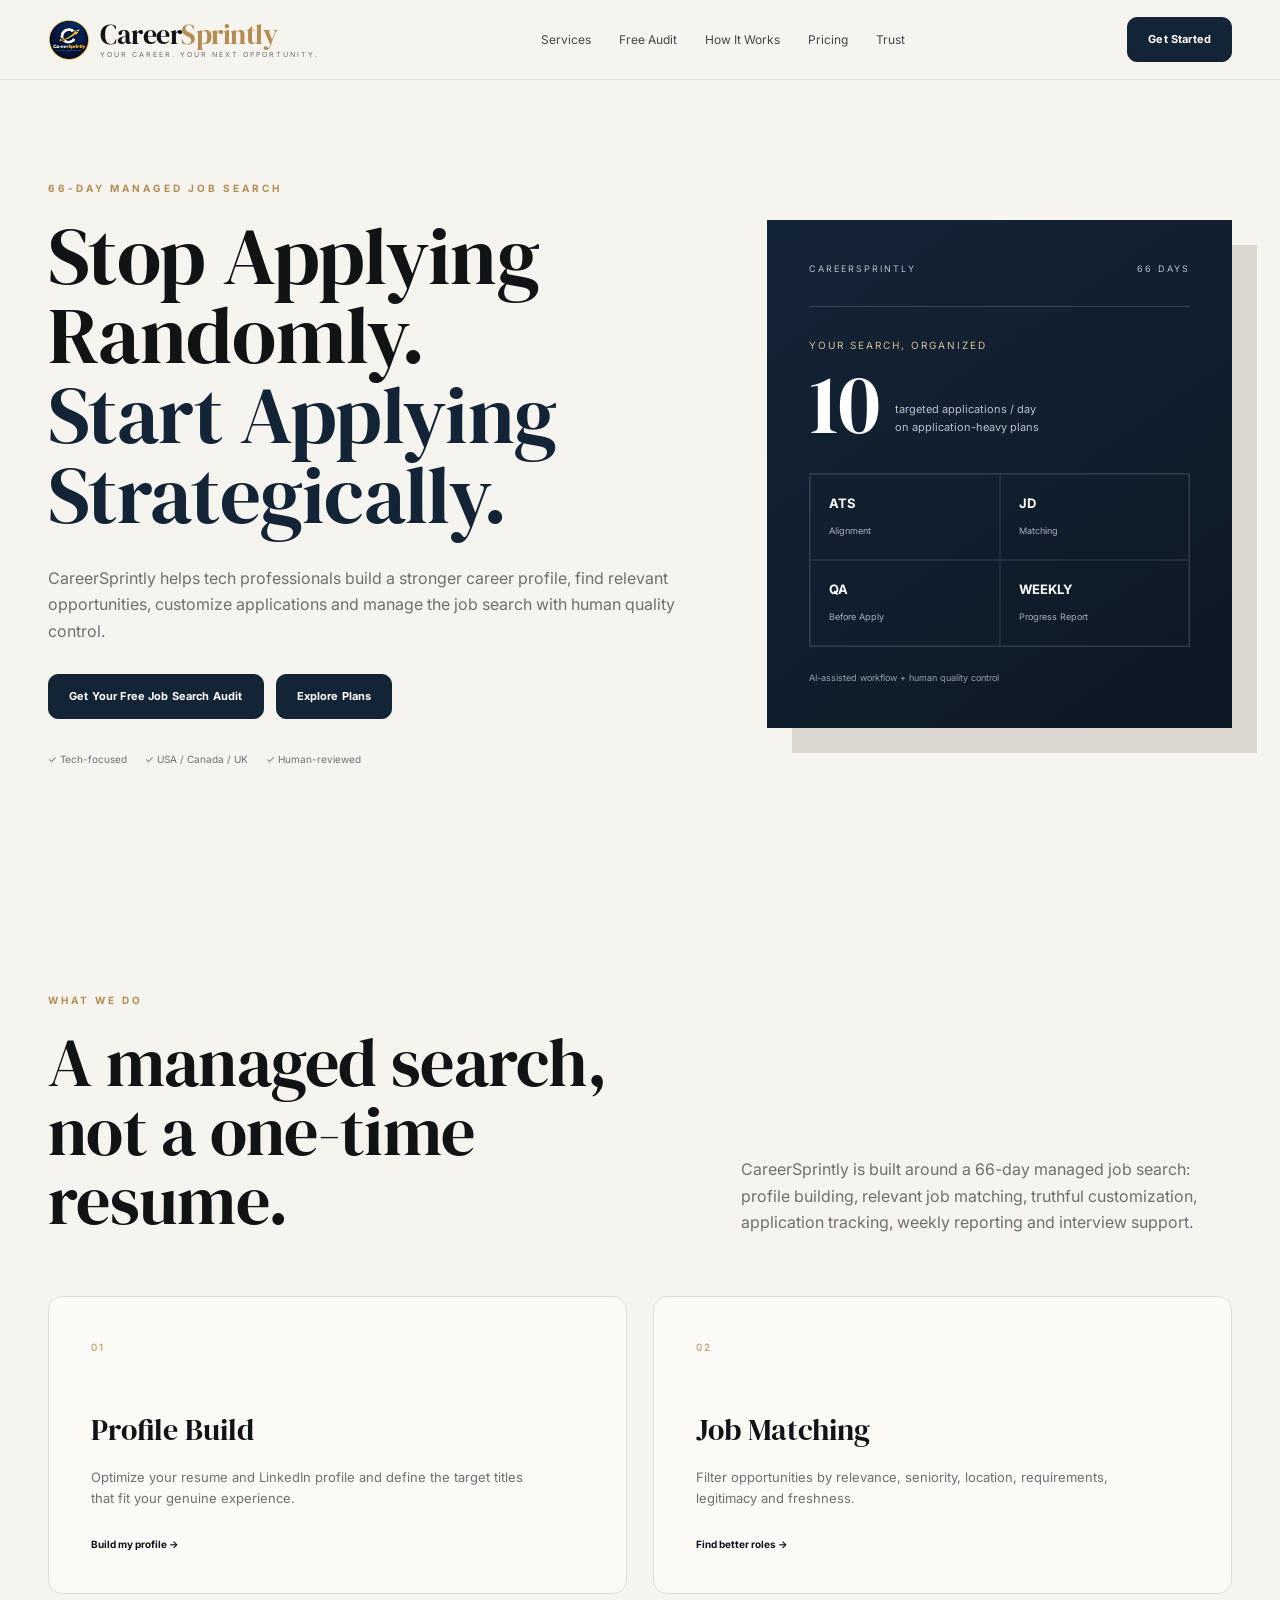
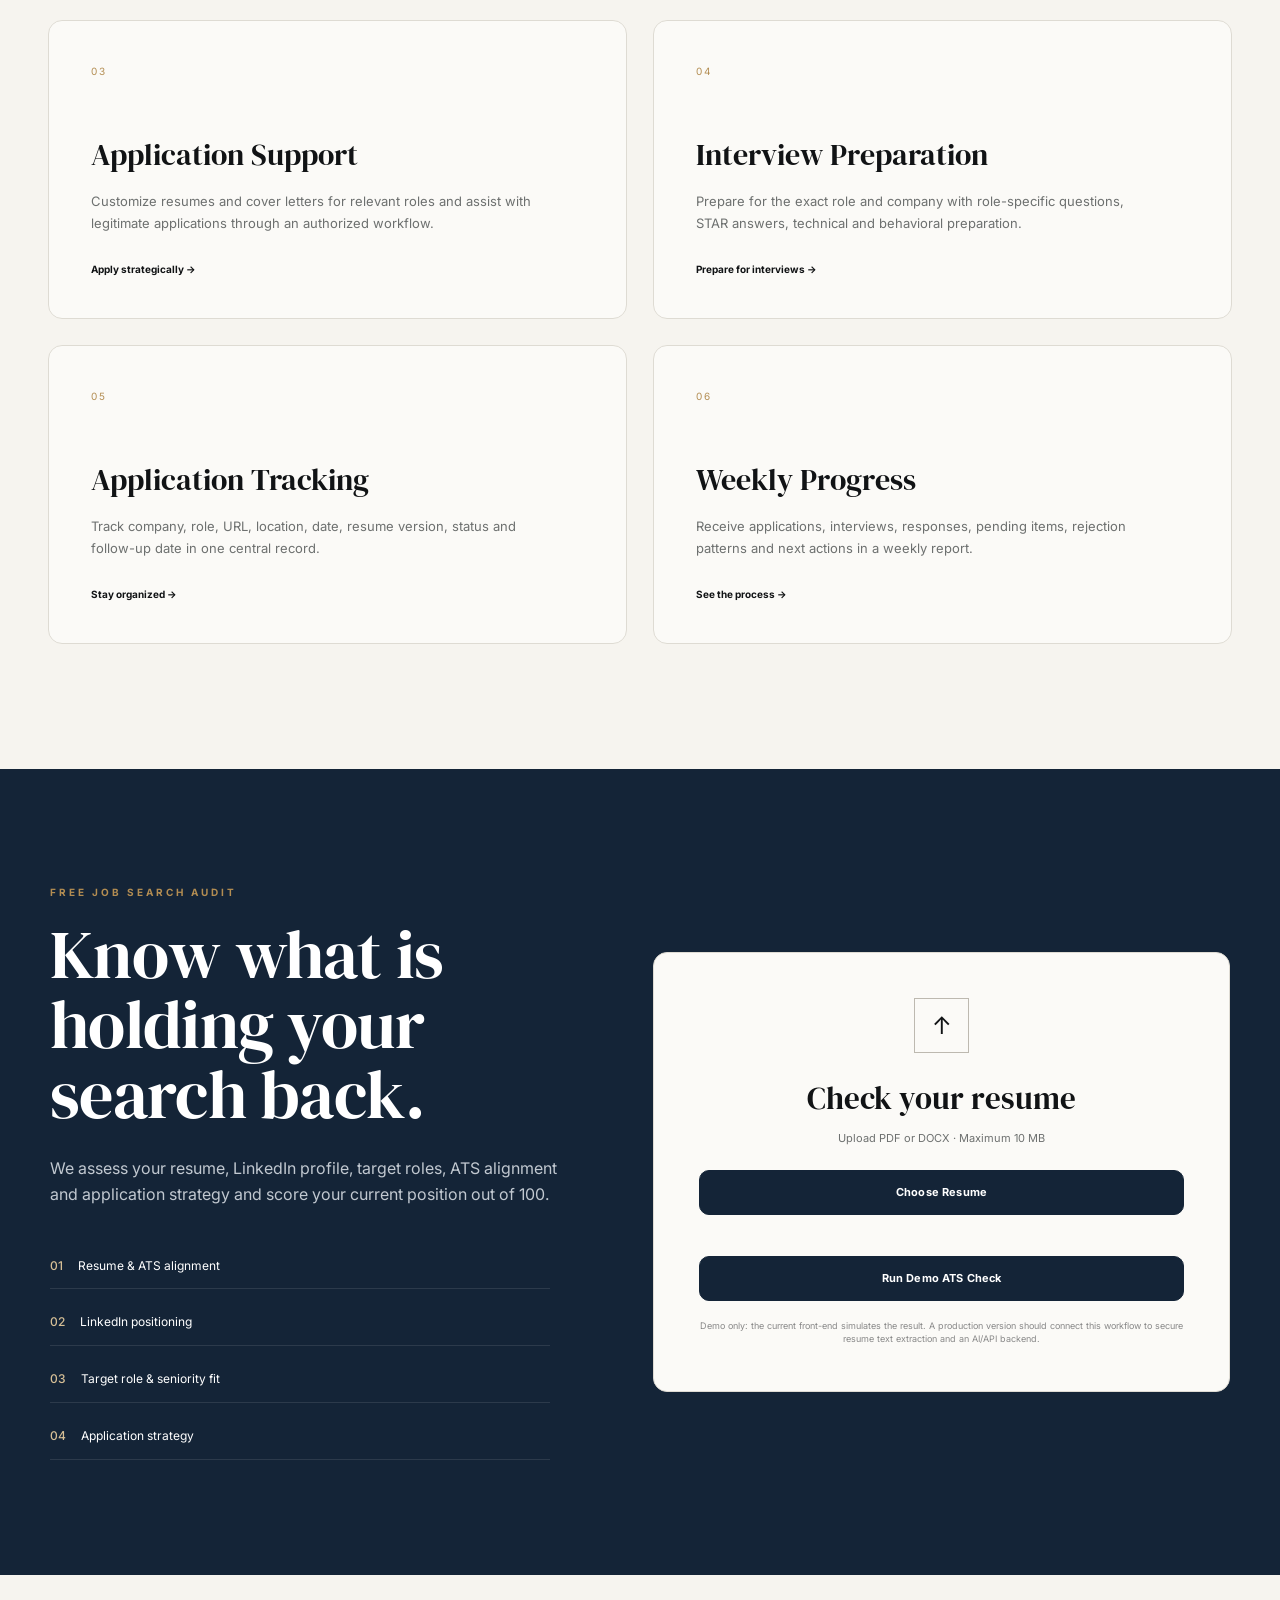
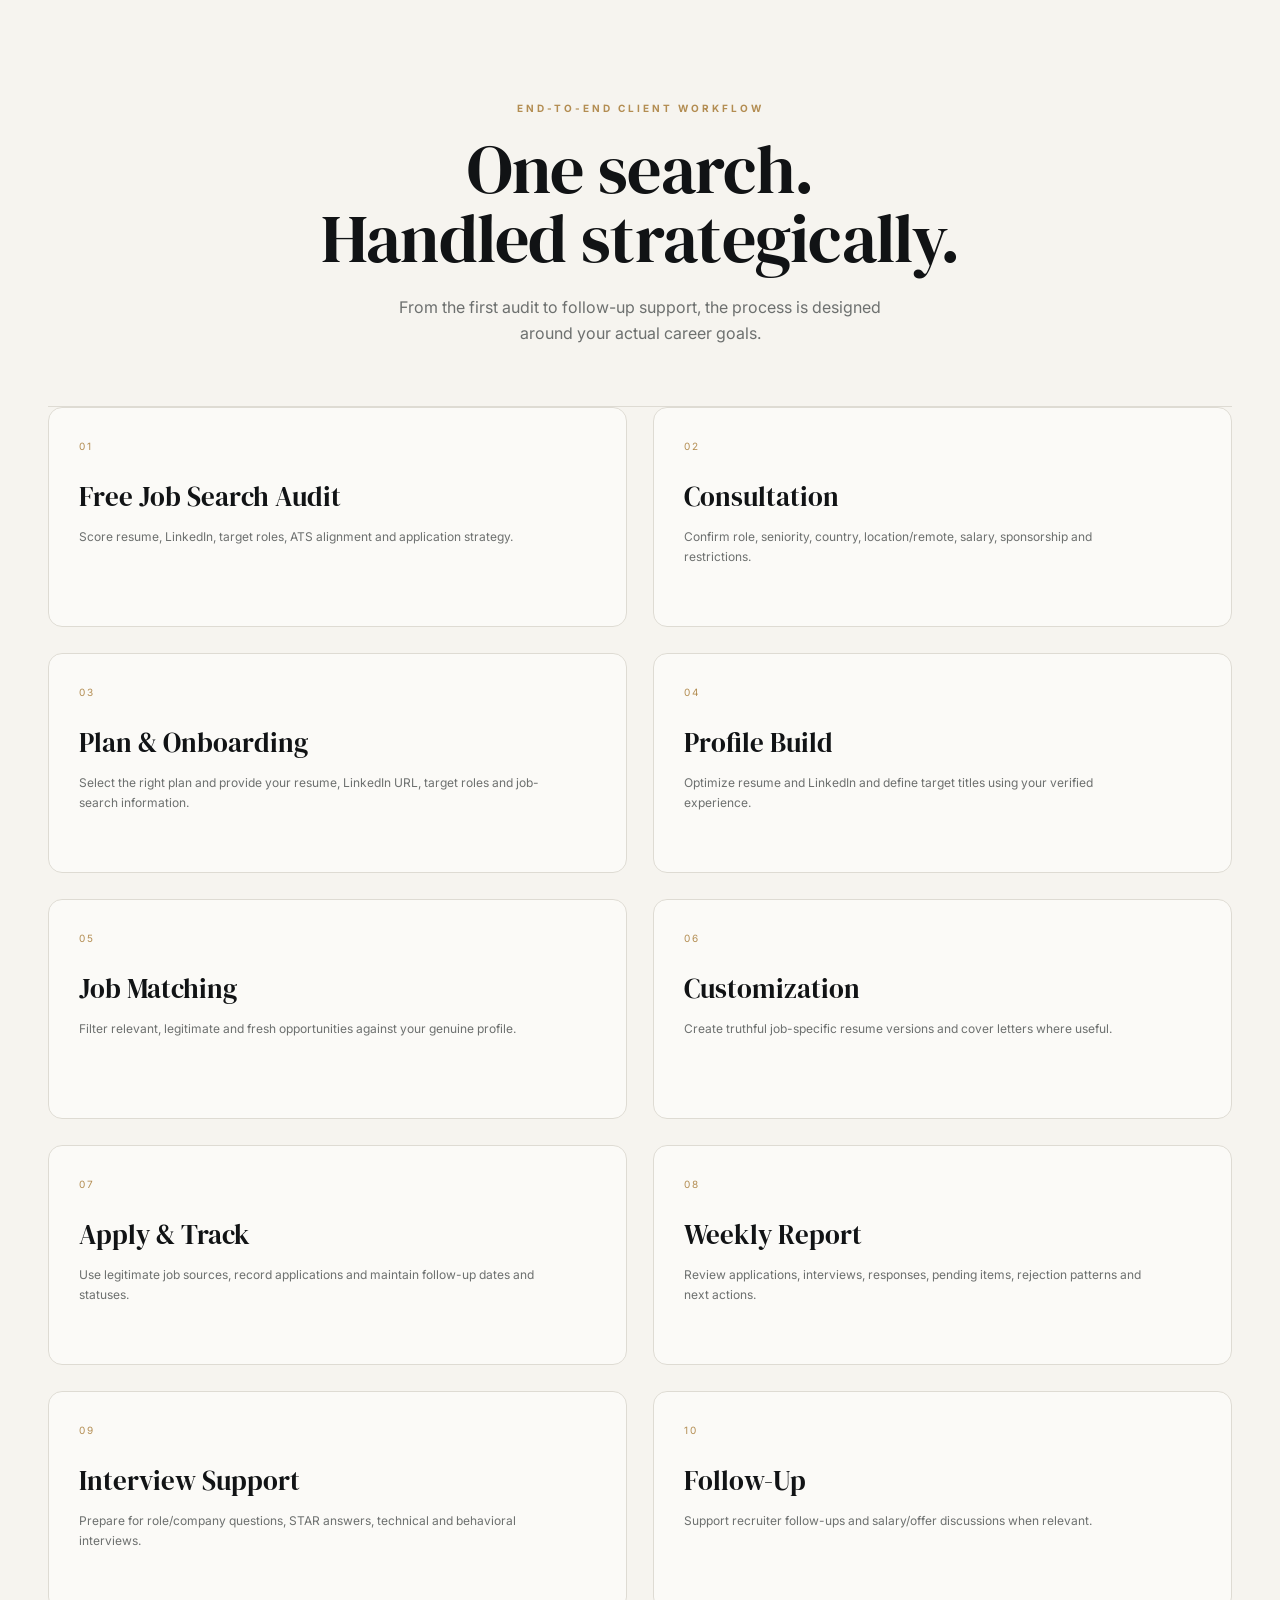
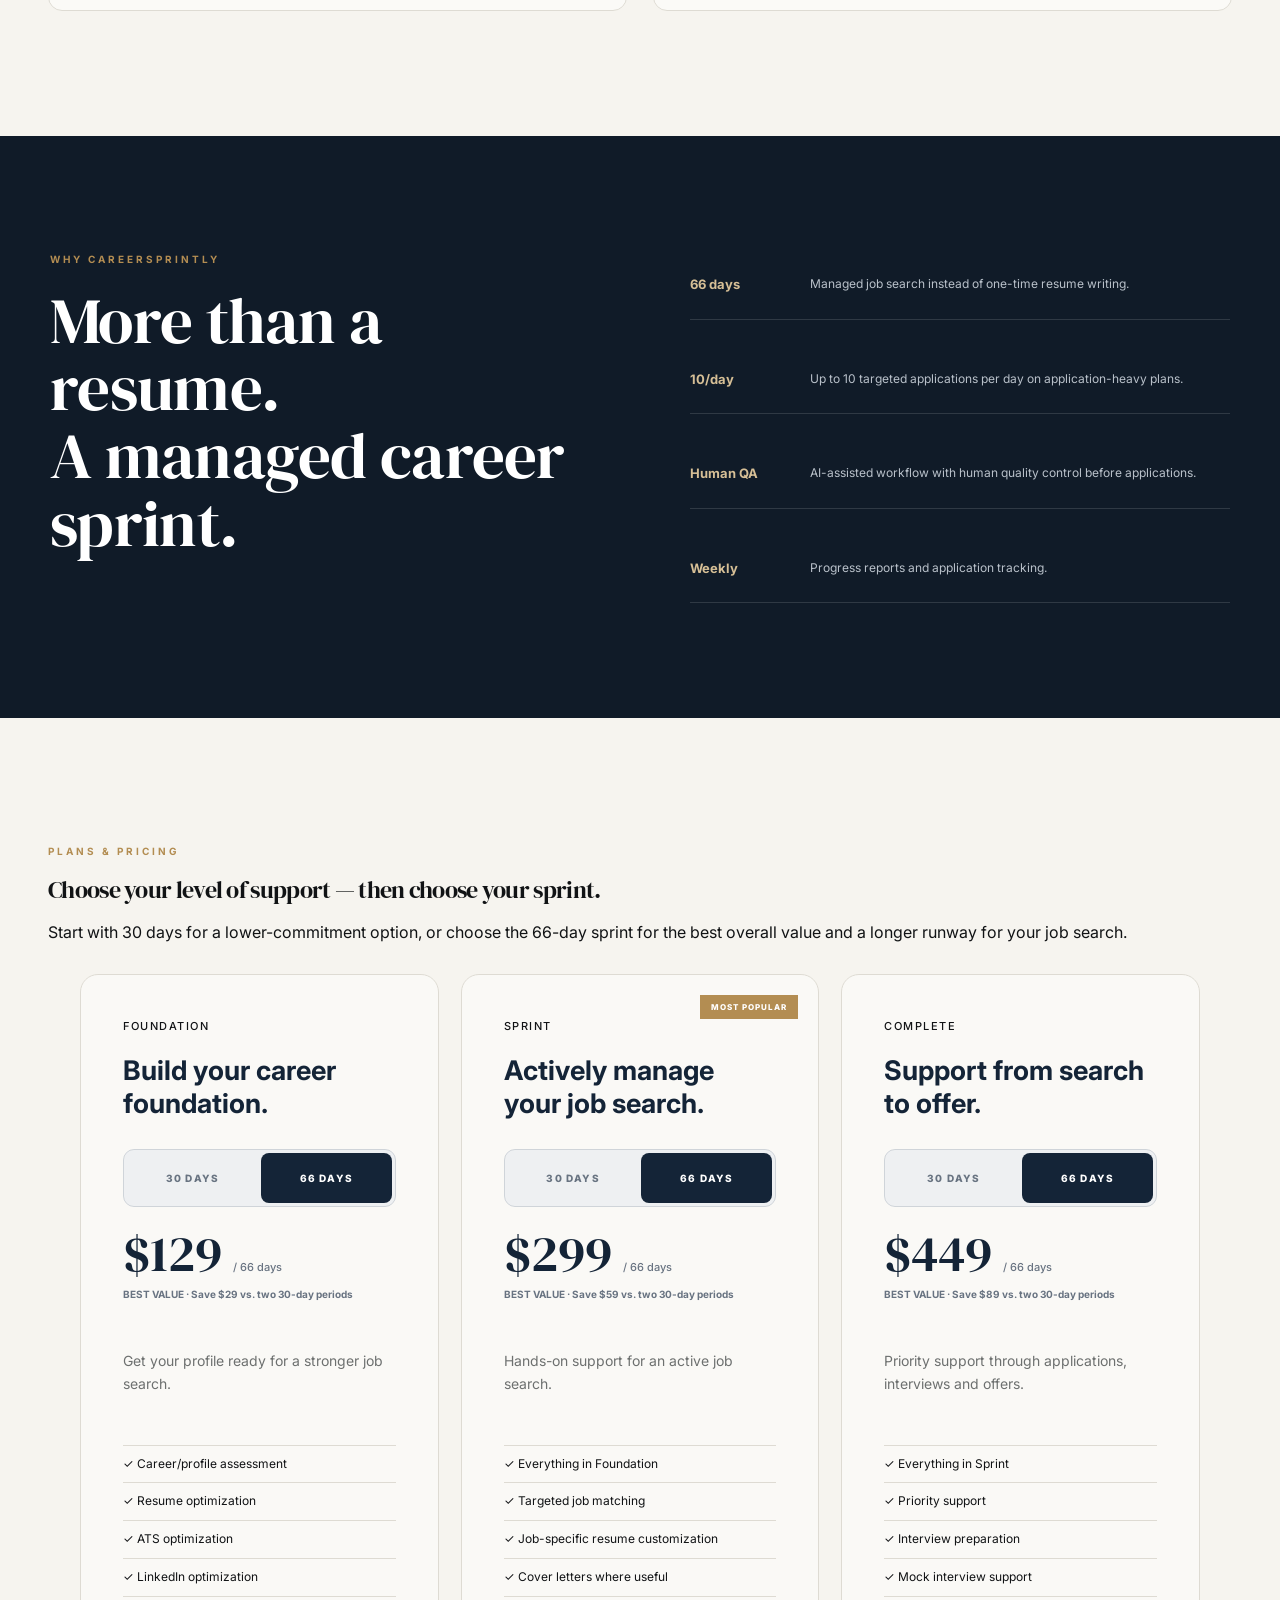
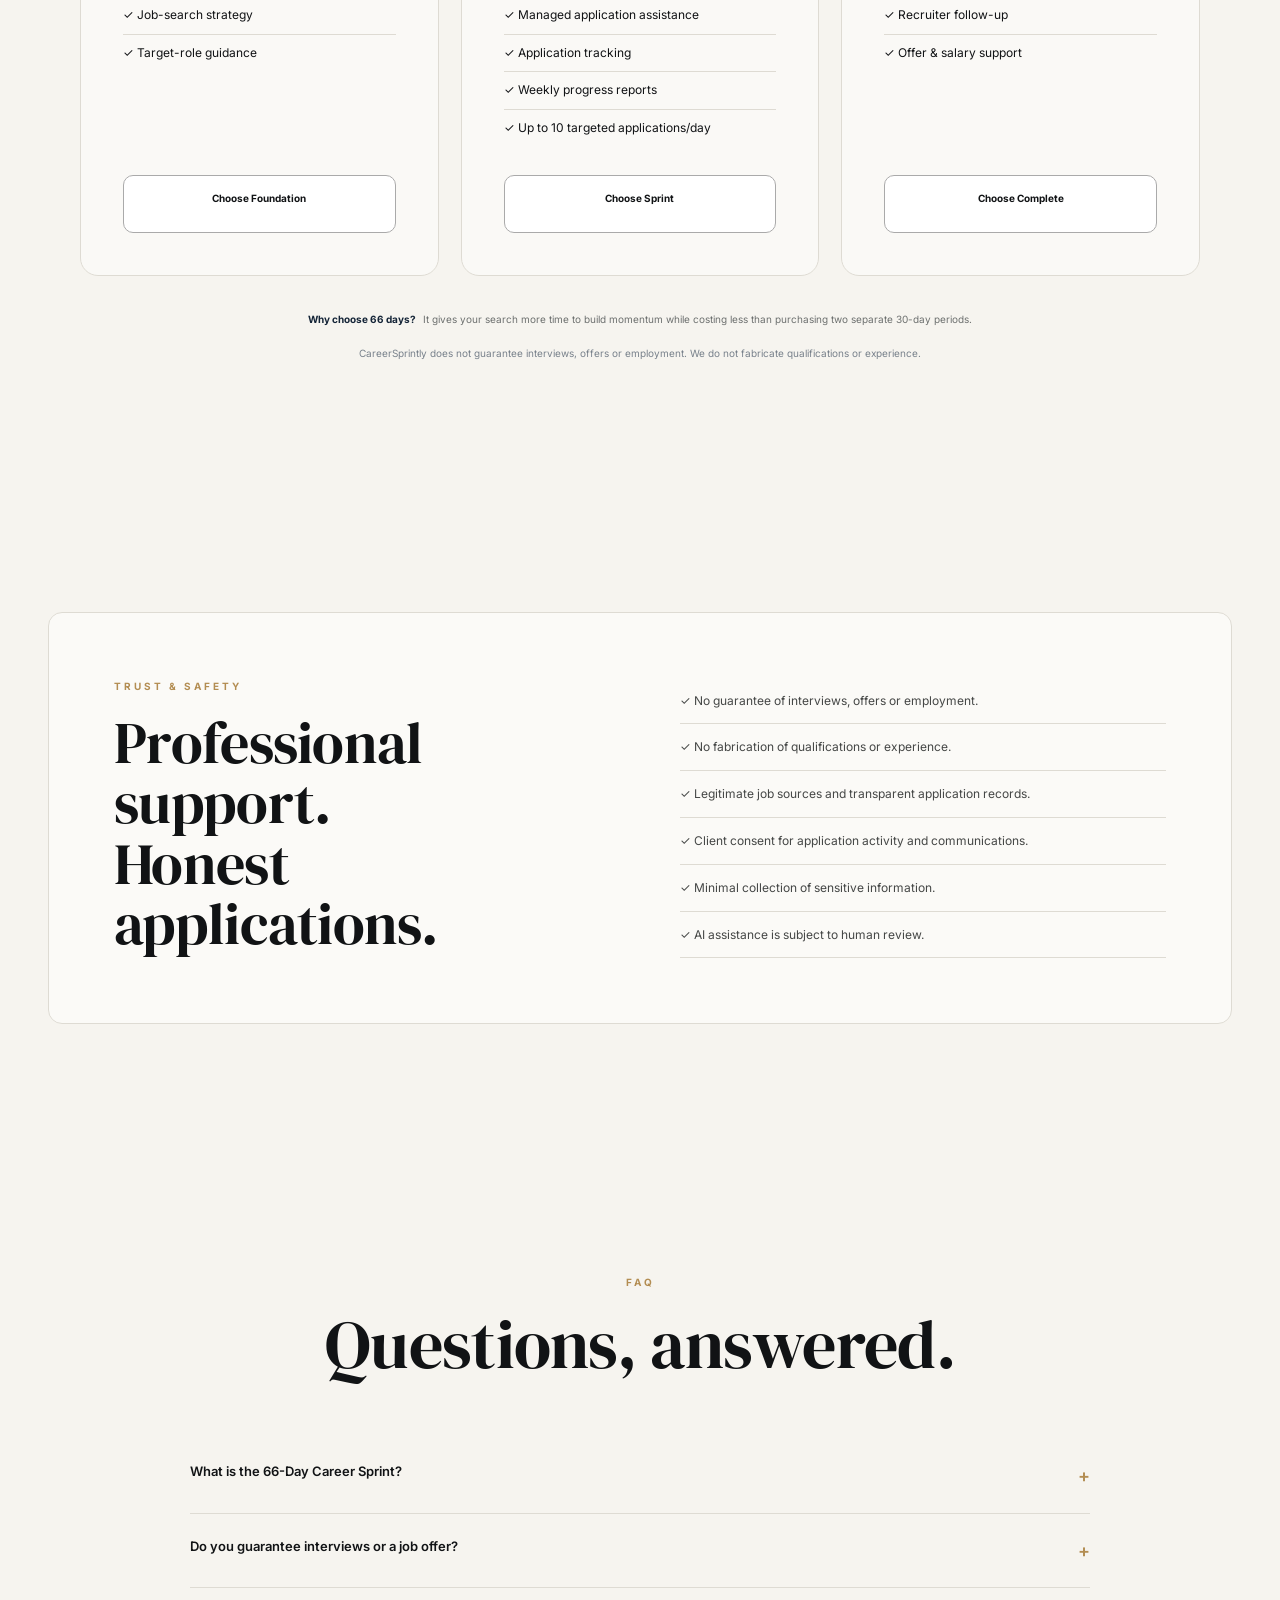
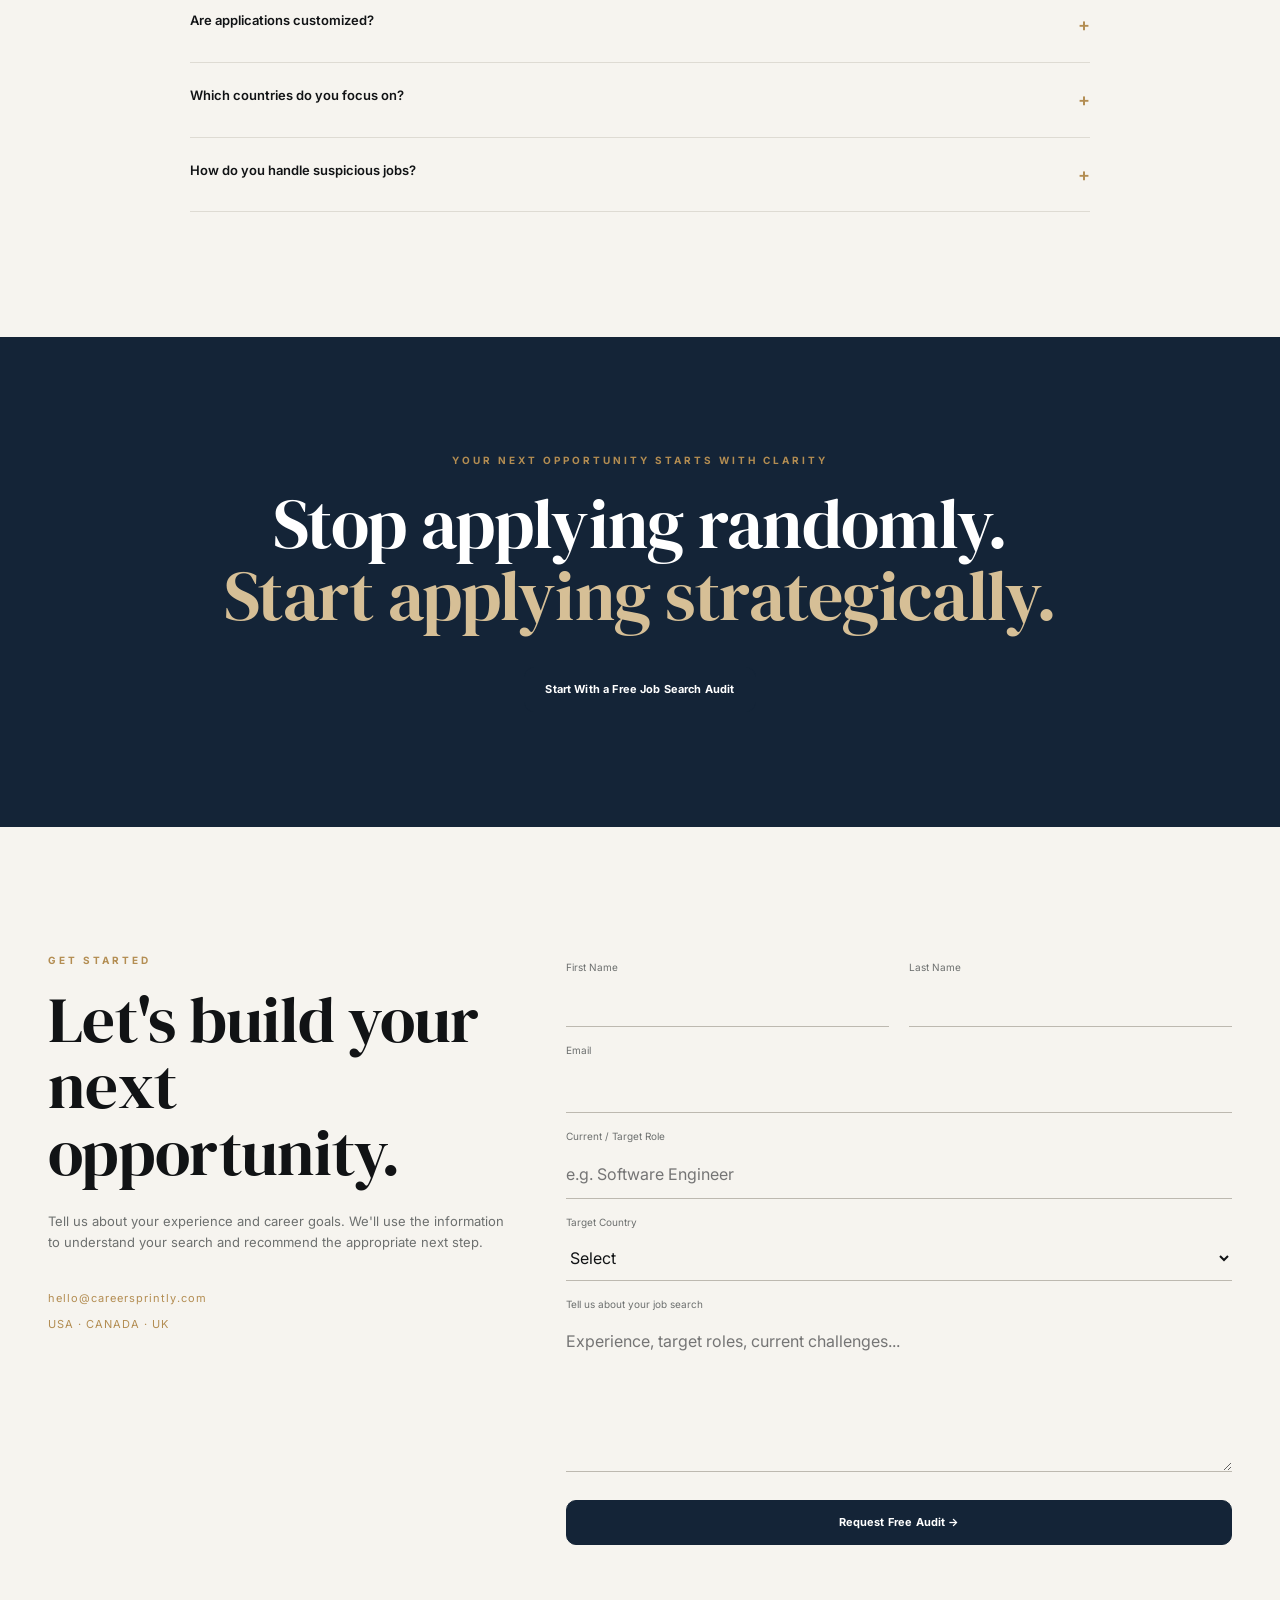
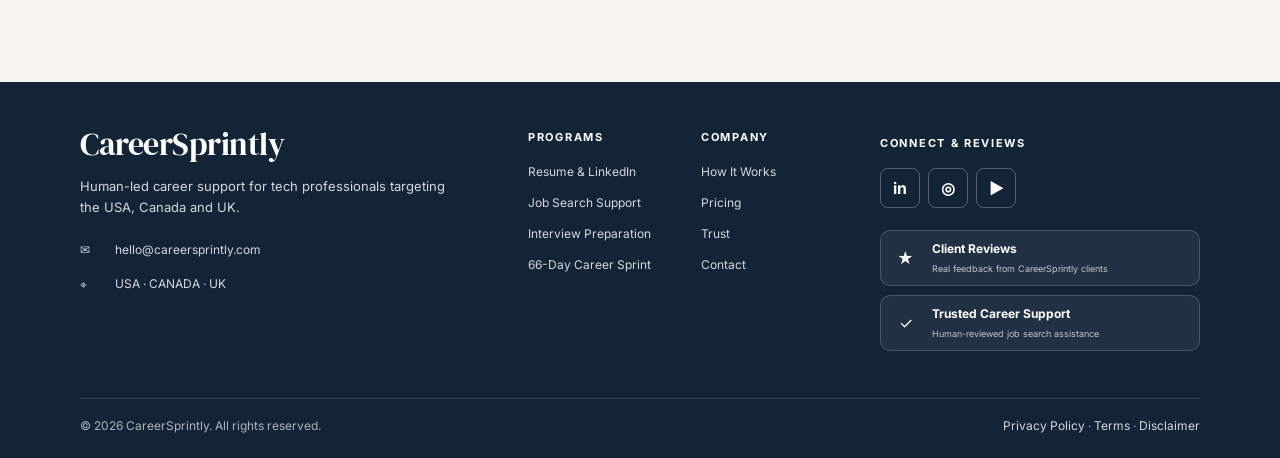
==== commit 447c0461: "Fix card alignment and hover styling" ====
--- a/index.html
+++ b/index.html
@@ -256,12 +256,12 @@
 
         <p>Get your profile ready for a stronger job search.</p>
         <ul>
-          <li>Career/profile assessment</li>
-          <li>Resume optimization</li>
-          <li>ATS optimization</li>
-          <li>LinkedIn optimization</li>
-          <li>Job-search strategy</li>
-          <li>Target-role guidance</li>
+          <li>✓ Career/profile assessment</li>
+          <li>✓ Resume optimization</li>
+          <li>✓ ATS optimization</li>
+          <li>✓ LinkedIn optimization</li>
+          <li>✓ Job-search strategy</li>
+          <li>✓ Target-role guidance</li>
         </ul>
         <a class="price-btn pricing-plan-btn pricing-foundation-btn" href="#contact">Choose Foundation</a>
       </article>
@@ -287,14 +287,14 @@
 
         <p>Hands-on support for an active job search.</p>
         <ul>
-          <li>Everything in Foundation</li>
-          <li>Targeted job matching</li>
-          <li>Job-specific resume customization</li>
-          <li>Cover letters where useful</li>
-          <li>Managed application assistance</li>
-          <li>Application tracking</li>
-          <li>Weekly progress reports</li>
-          <li>Up to 10 targeted applications/day</li>
+          <li>✓ Everything in Foundation</li>
+          <li>✓ Targeted job matching</li>
+          <li>✓ Job-specific resume customization</li>
+          <li>✓ Cover letters where useful</li>
+          <li>✓ Managed application assistance</li>
+          <li>✓ Application tracking</li>
+          <li>✓ Weekly progress reports</li>
+          <li>✓ Up to 10 targeted applications/day</li>
         </ul>
         <a class="price-btn pricing-plan-btn pricing-sprint-btn" href="#contact">Choose Sprint</a>
       </article>
@@ -319,12 +319,12 @@
 
         <p>Priority support through applications, interviews and offers.</p>
         <ul>
-          <li>Everything in Sprint</li>
-          <li>Priority support</li>
-          <li>Interview preparation</li>
-          <li>Mock interview support</li>
-          <li>Recruiter follow-up</li>
-          <li>Offer & salary support</li>
+          <li>✓ Everything in Sprint</li>
+          <li>✓ Priority support</li>
+          <li>✓ Interview preparation</li>
+          <li>✓ Mock interview support</li>
+          <li>✓ Recruiter follow-up</li>
+          <li>✓ Offer & salary support</li>
         </ul>
         <a class="price-btn pricing-plan-btn pricing-complete-btn" href="#contact">Choose Complete</a>
       </article>
--- a/style.css
+++ b/style.css
@@ -35,7 +35,7 @@
 }
 
 .nav-container {
-  max-width: 1500px;
+  max-width: 1240px;
   margin: auto;
   padding: 17px 28px;
   display: flex;
@@ -3532,7 +3532,7 @@
   align-items: center !important;
   justify-content: center !important;
   width: 100% !important;
-  min-height: 48px !important;
+  min-height: 58px !important;
   padding: 14px 20px !important;
 
   background: #ffffff !important;
@@ -4112,3 +4112,107 @@
     letter-spacing: 1.35px !important;
   }
 }
+
+/* ============================================================
+   FINAL HOW-IT-WORKS ALIGNMENT + HOVER FIX
+   All 01-10 workflow cards use the exact same internal layout.
+   ============================================================ */
+
+.timeline article,
+.timeline article:nth-child(even) {
+  box-sizing: border-box !important;
+  width: 100% !important;
+  min-height: 220px !important;
+  height: 220px !important;
+  padding: 30px !important;
+  margin: 0 !important;
+  display: flex !important;
+  flex-direction: column !important;
+  align-items: flex-start !important;
+  justify-content: flex-start !important;
+}
+
+/* Keep the desktop divider without changing content alignment. */
+.timeline article:nth-child(even) {
+  border-left: 1px solid var(--line, #d9d8d2) !important;
+}
+
+.timeline article > span,
+.timeline article > h3,
+.timeline article > p {
+  margin-left: 0 !important;
+  margin-right: 0 !important;
+}
+
+.timeline article > span {
+  display: block !important;
+  flex: 0 0 auto !important;
+}
+
+.timeline article > h3 {
+  margin-top: 20px !important;
+  margin-bottom: 8px !important;
+  flex: 0 0 auto !important;
+}
+
+.timeline article > p {
+  margin-top: 0 !important;
+  margin-bottom: 0 !important;
+  flex: 0 0 auto !important;
+  max-width: 470px !important;
+}
+
+/* Explicit hover typography for every workflow card. */
+.timeline article:hover,
+.timeline article:hover h3 {
+  color: #fff !important;
+}
+
+.timeline article:hover > span,
+.timeline article:hover > p {
+  color: var(--gold-light, #e2c77c) !important;
+}
+
+.timeline article:hover::before {
+  transform: scaleY(1) !important;
+}
+
+/* Make the hero audit CTA clearly outlined while idle. */
+.cs-start-audit,
+.cs-start-audit:visited {
+  border: 1px solid rgba(255,255,255,.72) !important;
+  color: #fff !important;
+}
+
+.cs-start-audit:hover,
+.cs-start-audit:focus-visible {
+  border-color: var(--gold, #c9a24a) !important;
+  color: #fff !important;
+}
+
+@media (max-width: 1000px) {
+  .timeline article,
+  .timeline article:nth-child(even) {
+    min-height: 220px !important;
+    height: 220px !important;
+    padding: 30px !important;
+  }
+
+  .timeline article:nth-child(even) {
+    border-left: 0 !important;
+  }
+}
+
+@media (max-width: 600px) {
+  .timeline article,
+  .timeline article:nth-child(even) {
+    min-height: 220px !important;
+    height: 220px !important;
+    padding: 30px !important;
+    border-left: 0 !important;
+  }
+
+  .timeline article > h3 {
+    margin-top: 20px !important;
+  }
+}
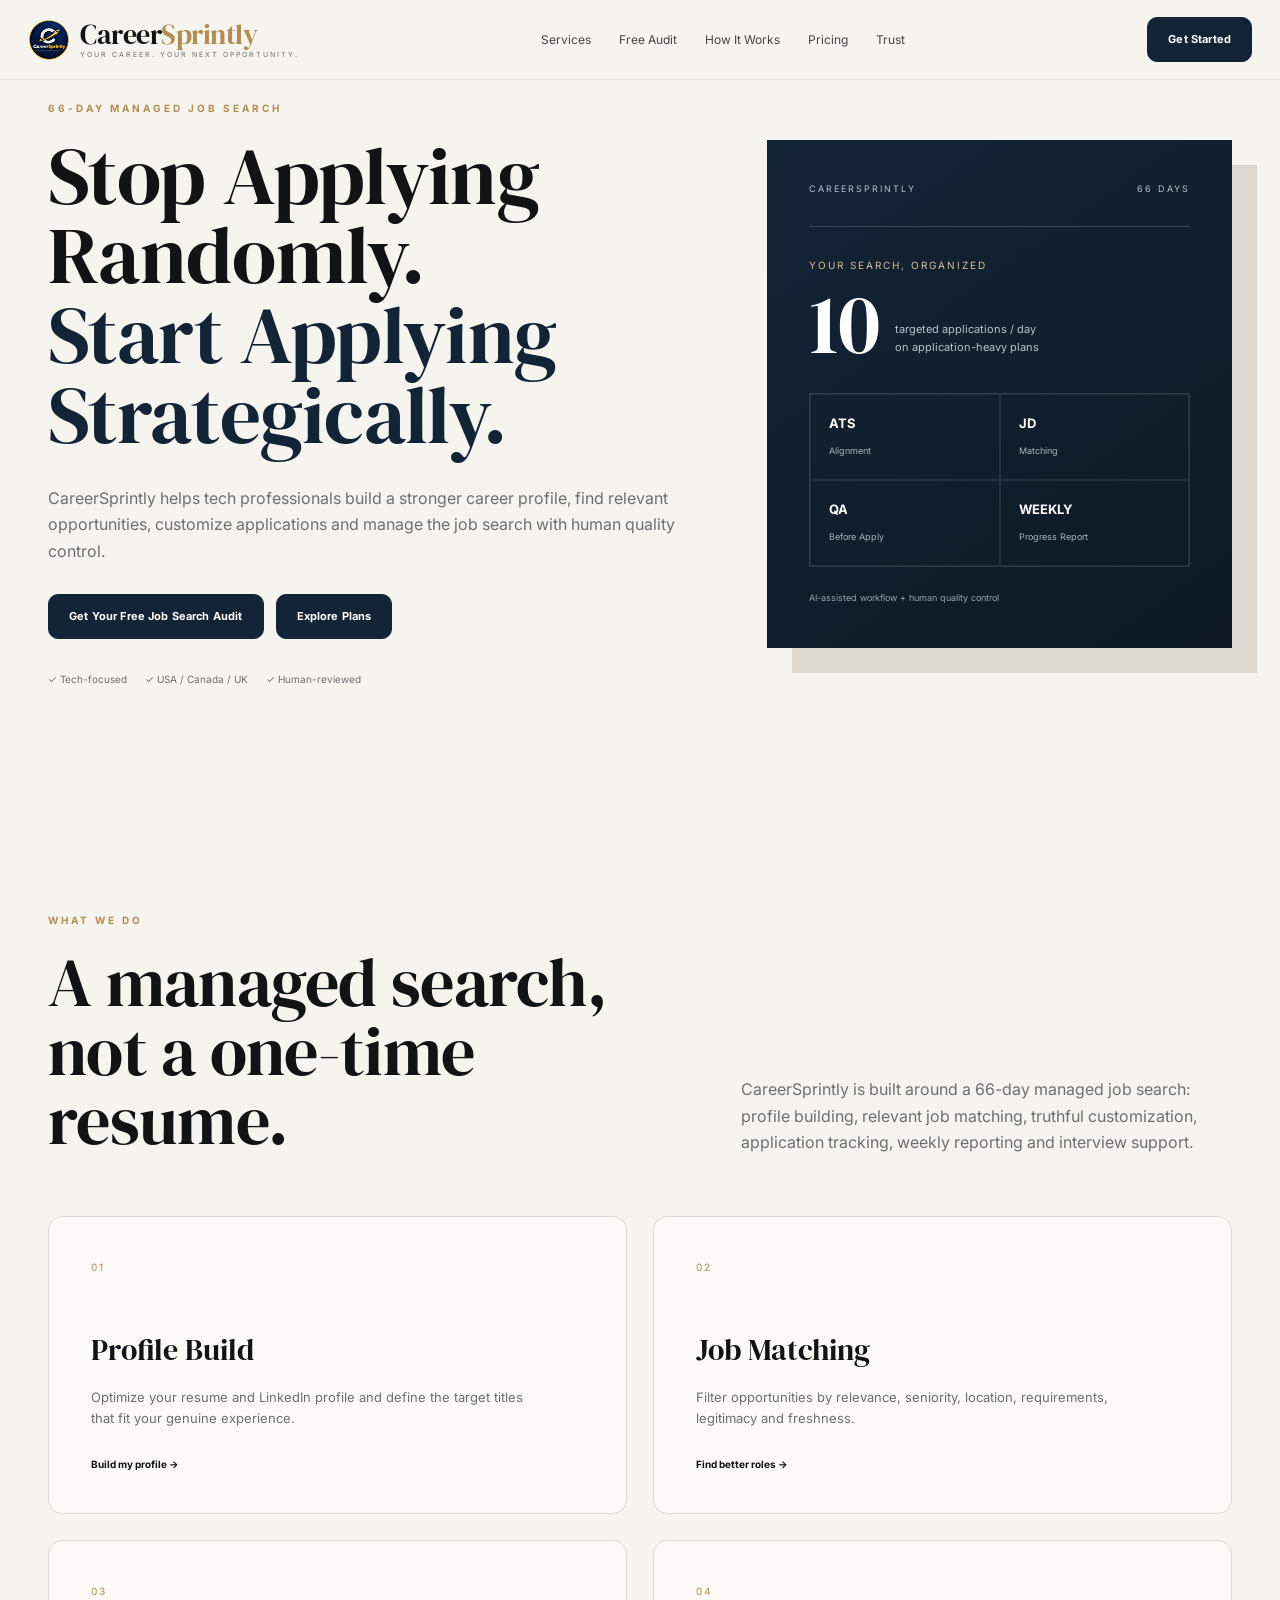
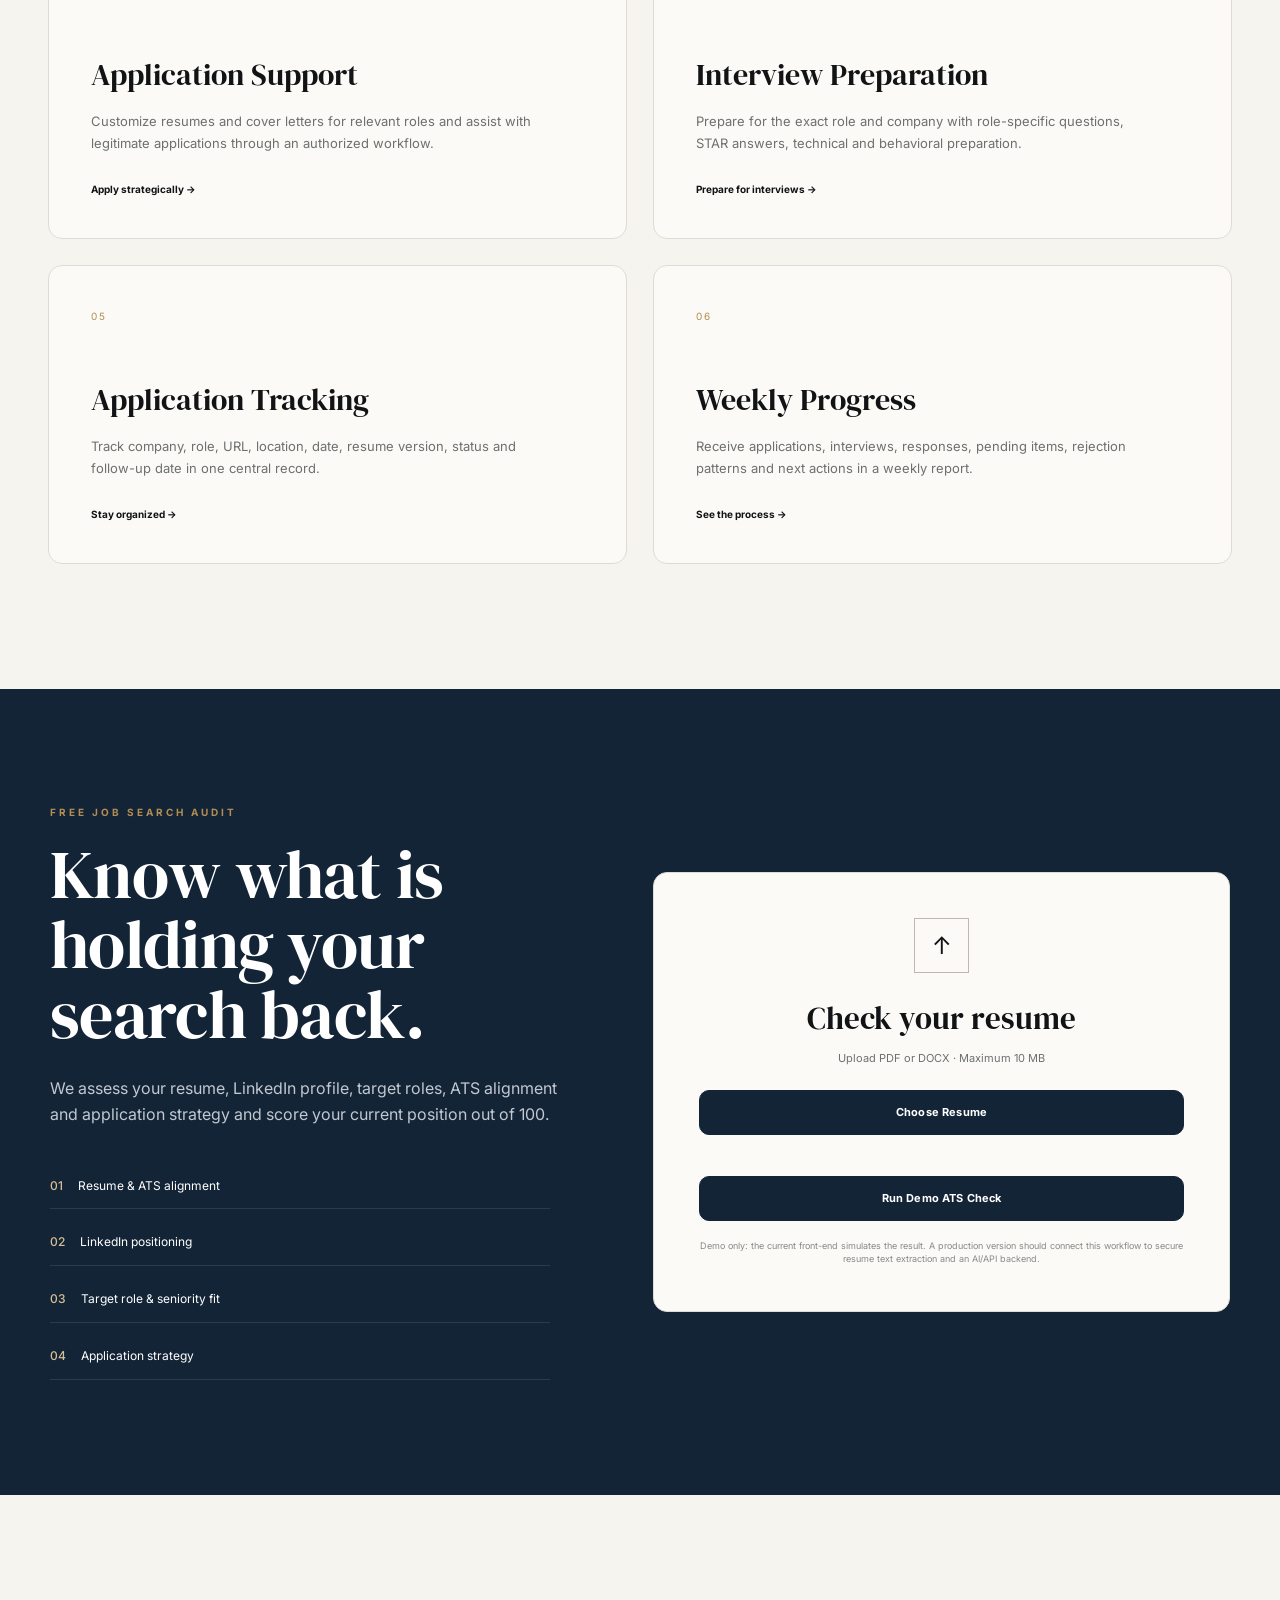
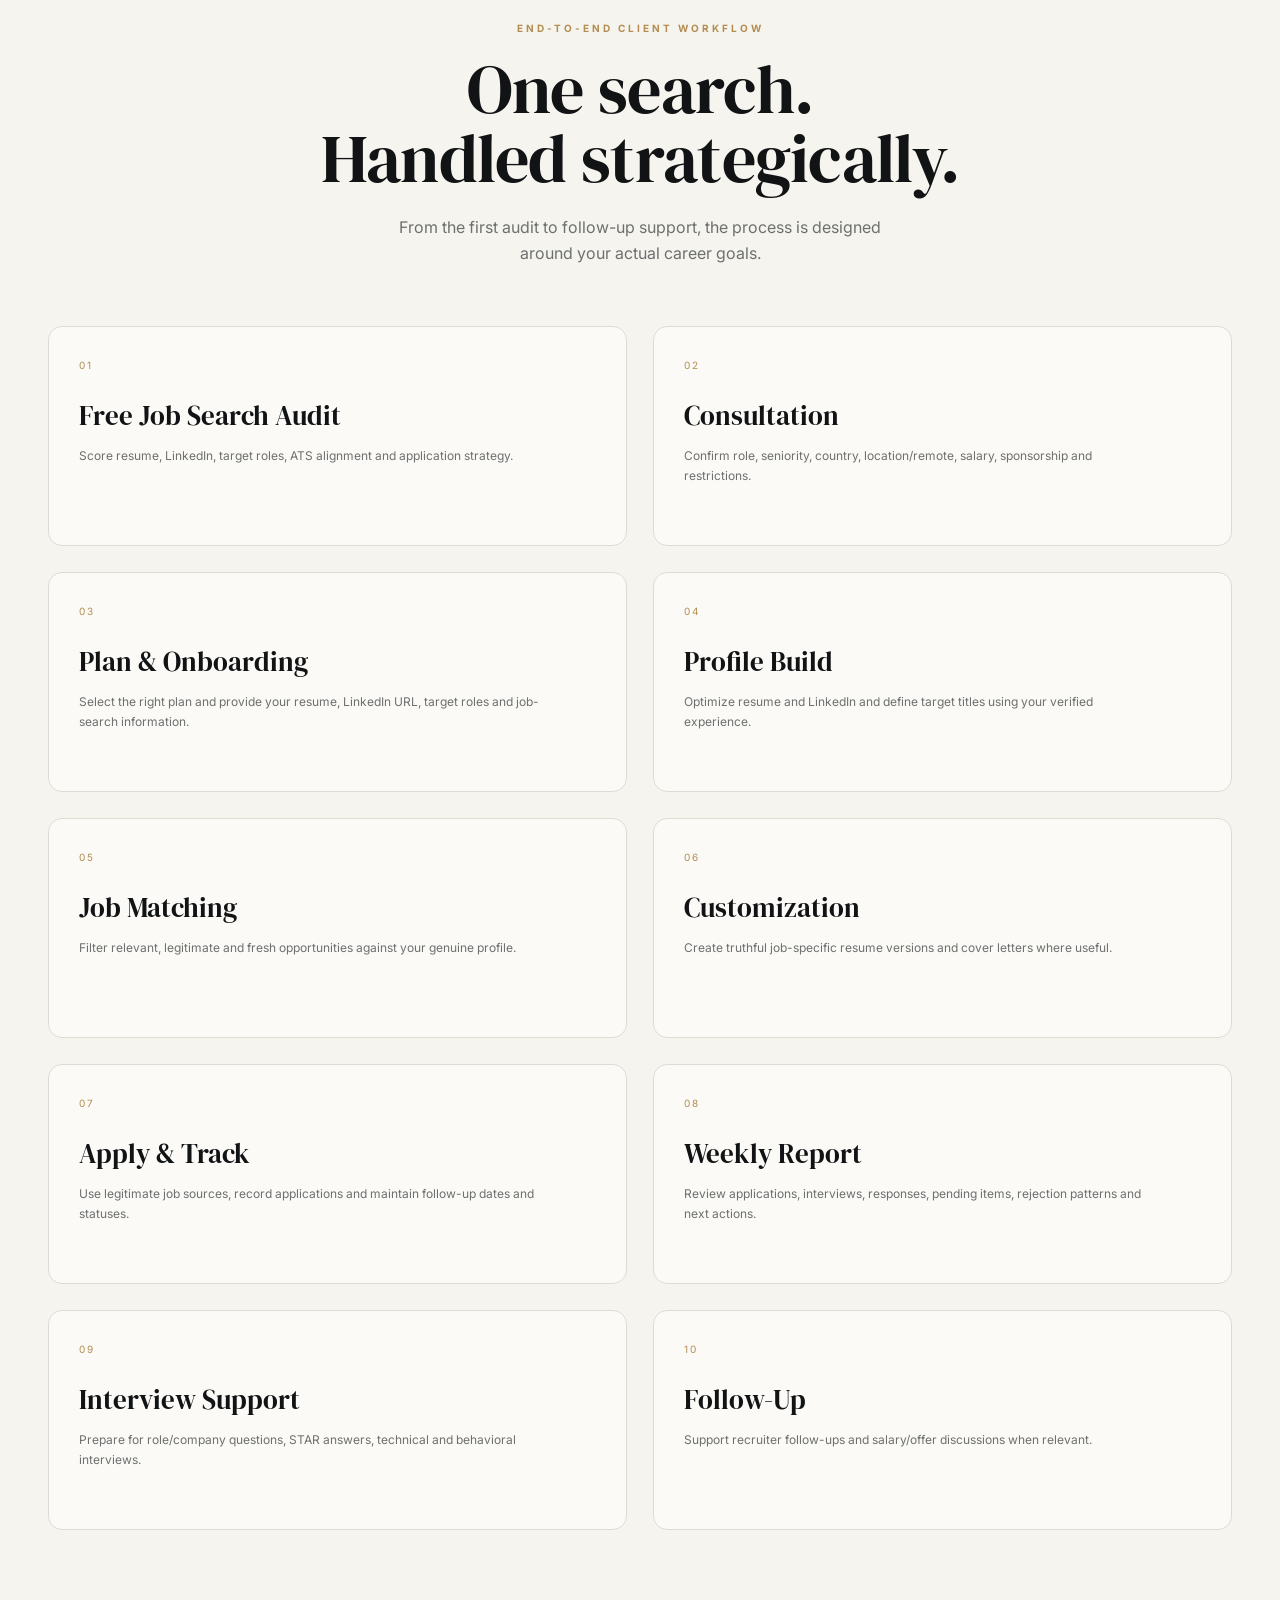
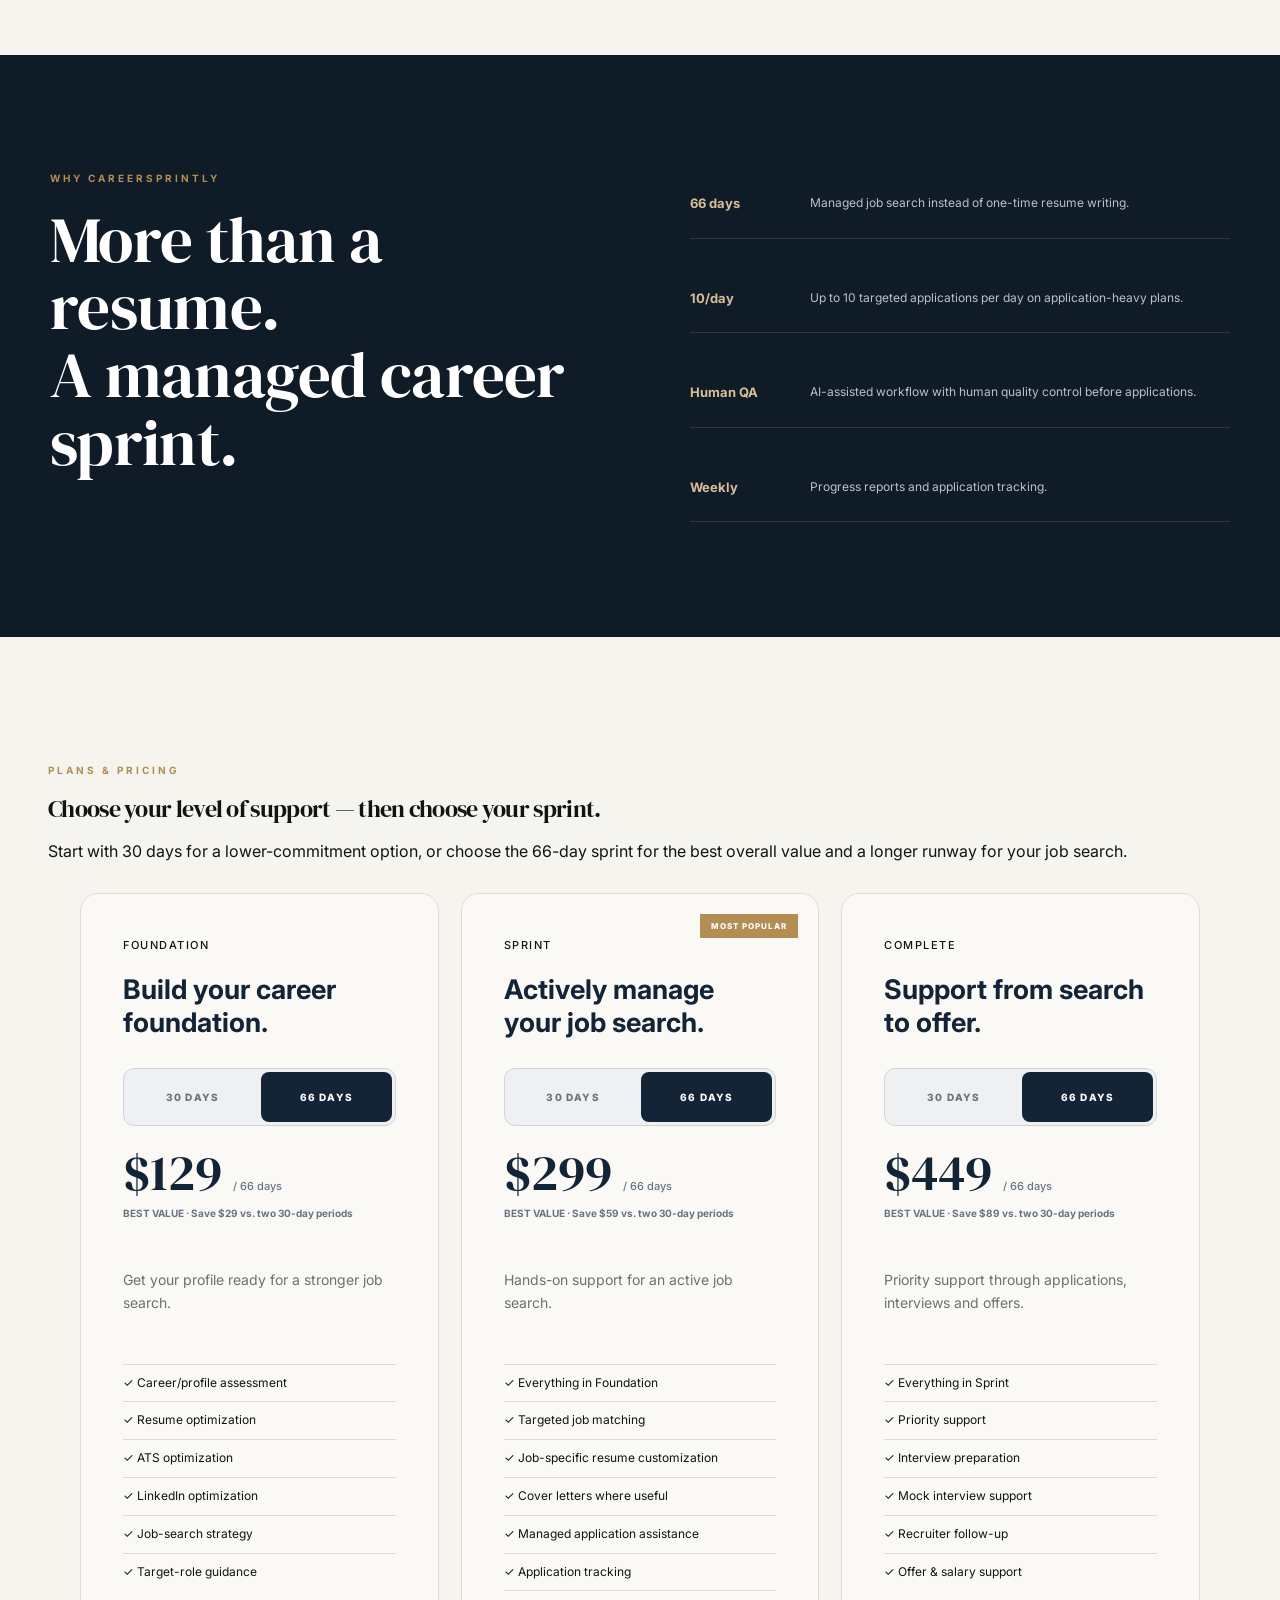
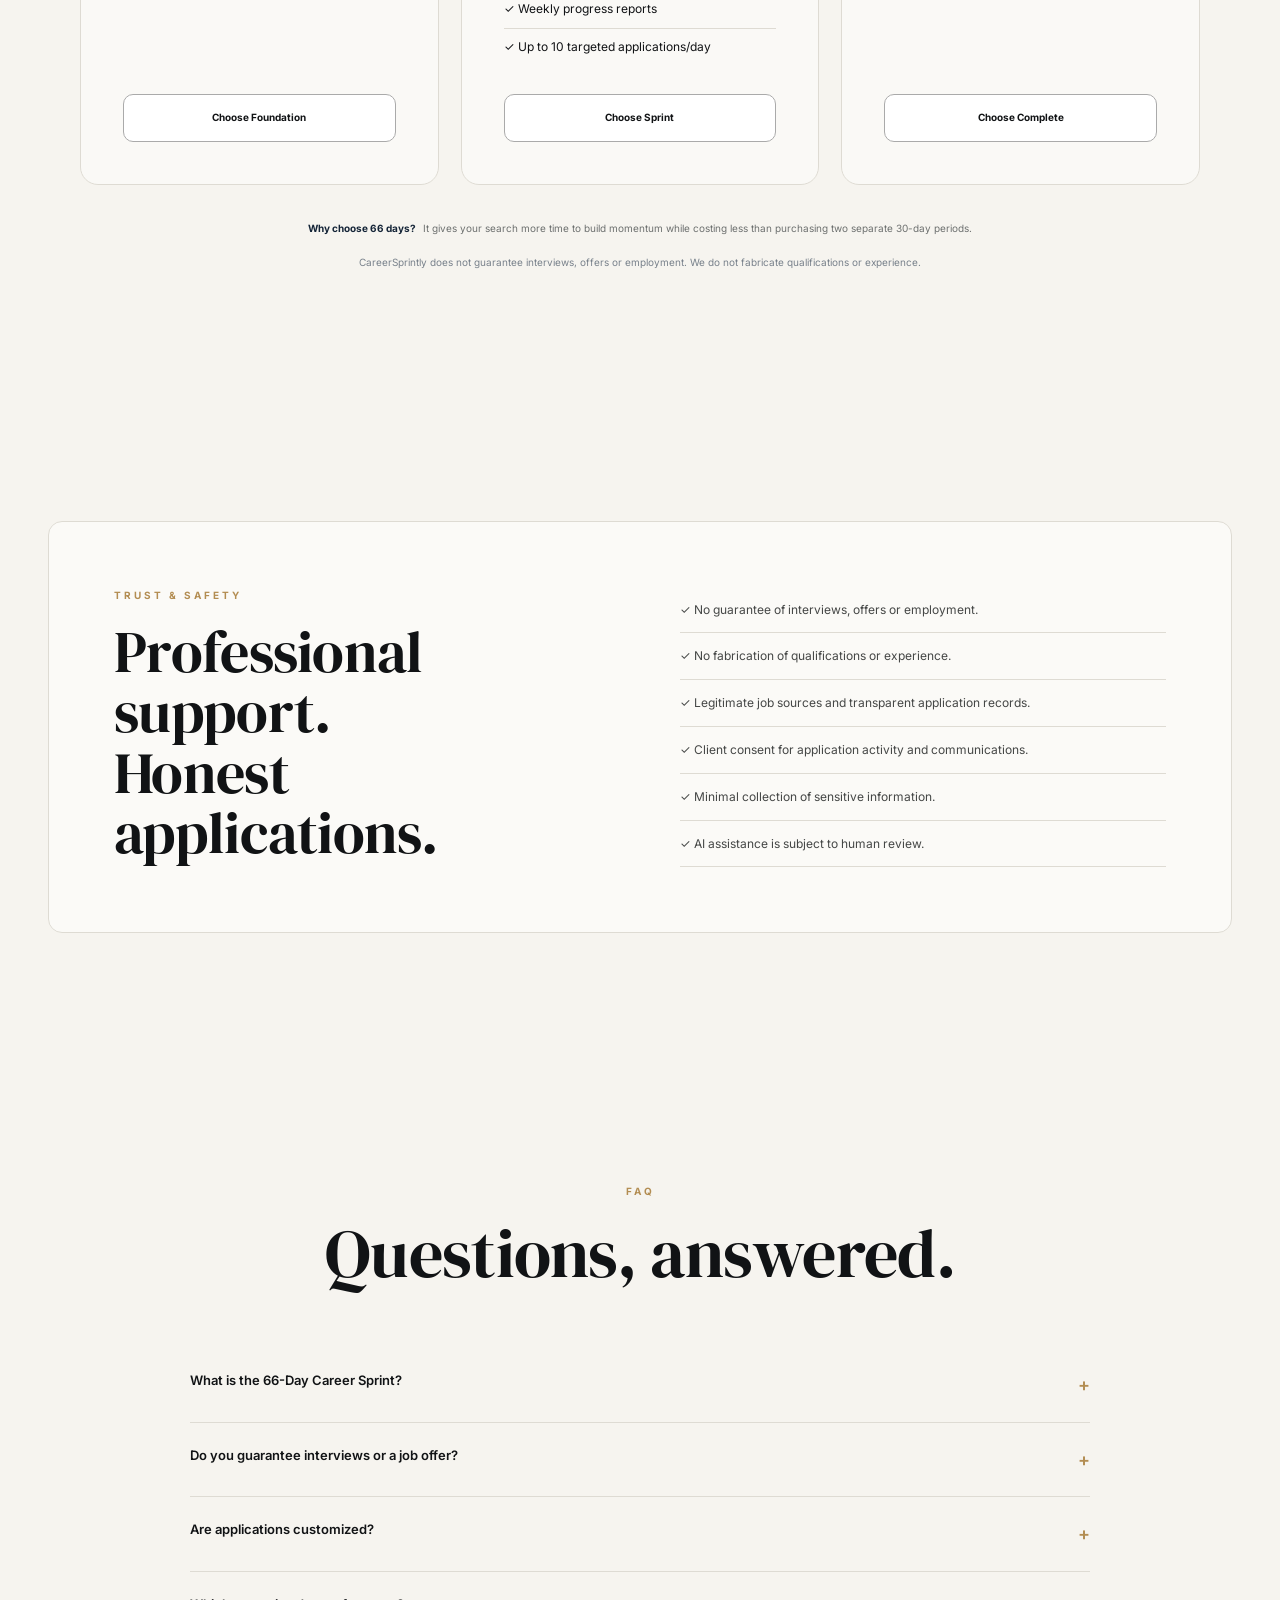
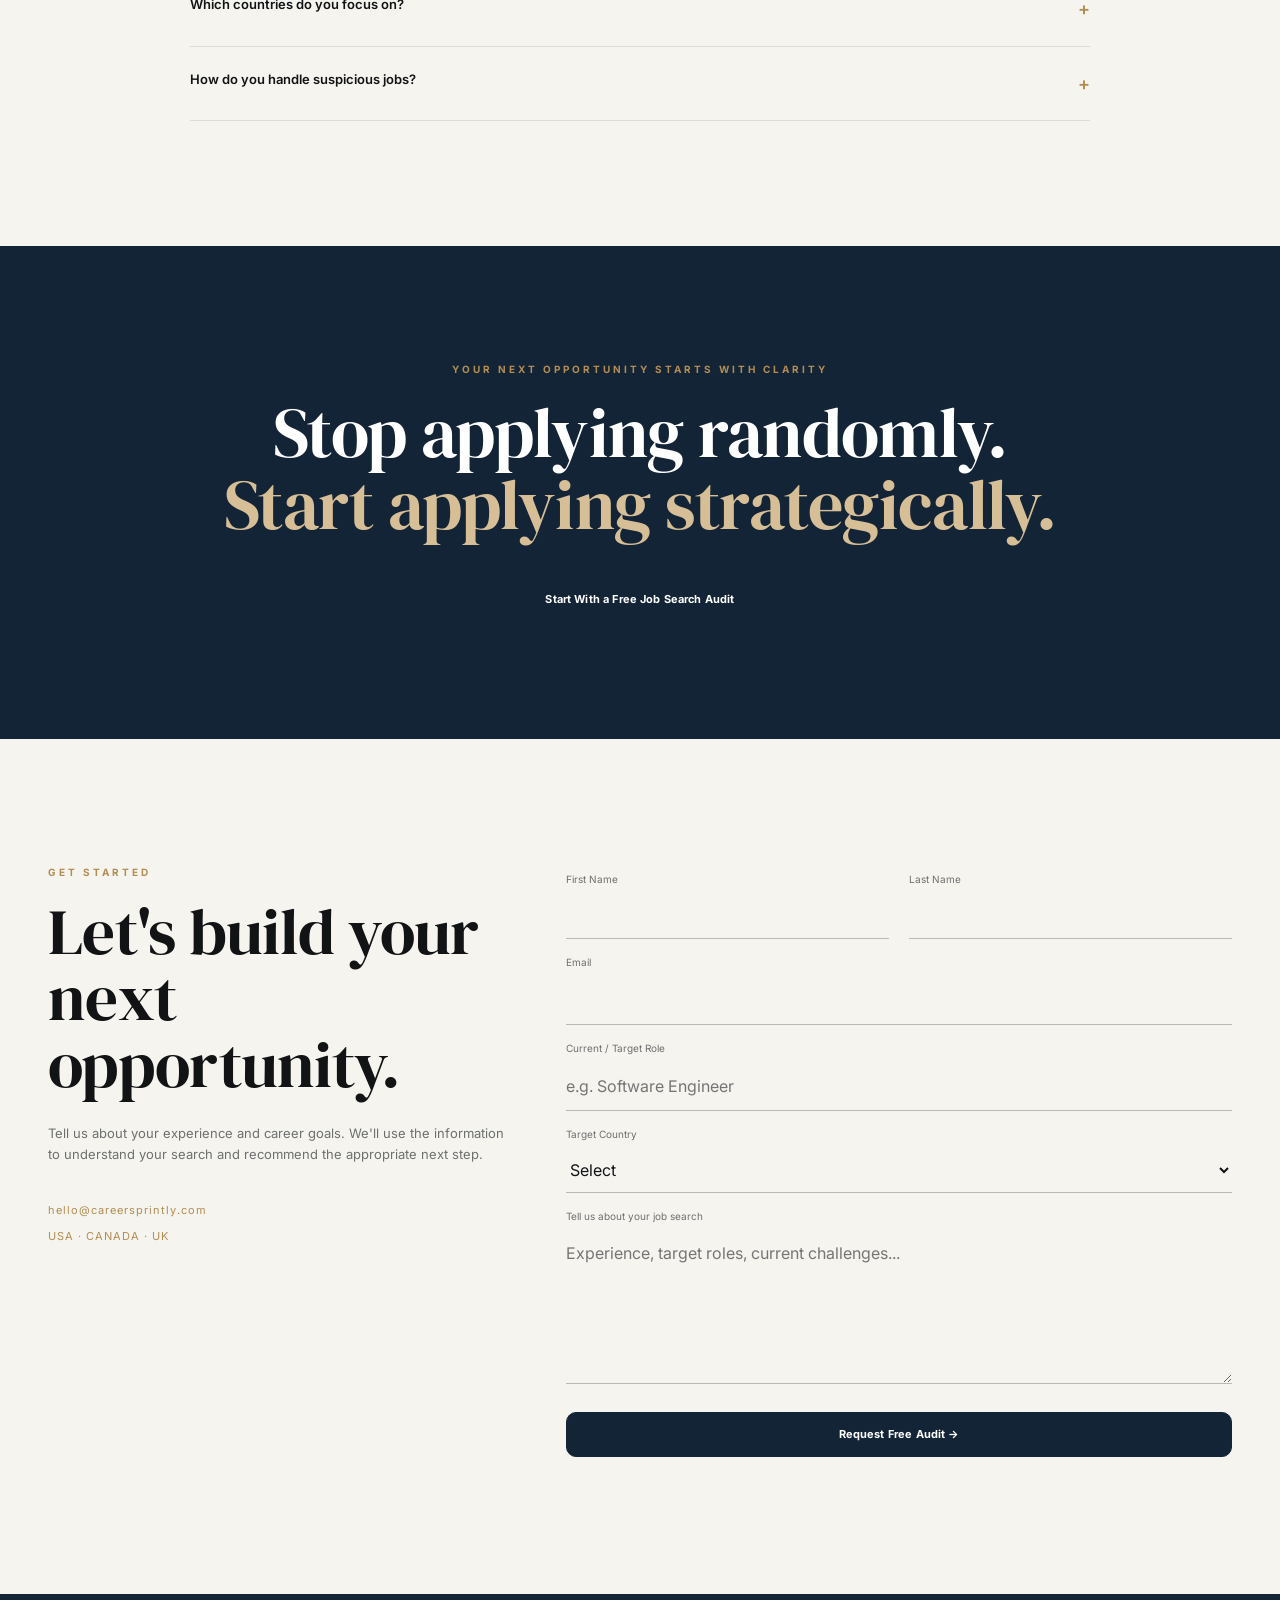
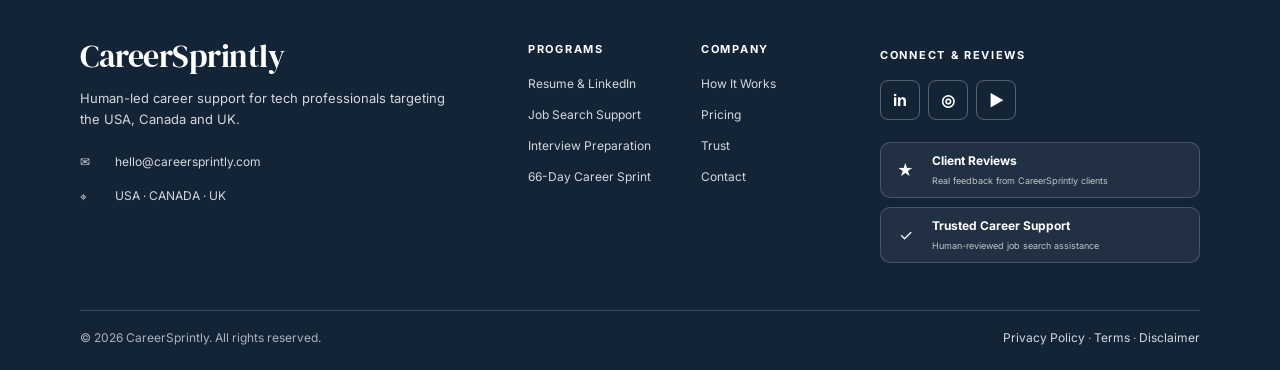
==== commit c467bfc0: "Fix mobile navbar underline animation" ====
--- a/index.html
+++ b/index.html
@@ -21,11 +21,11 @@
     </a>
 
     <nav id="mainNav">
-      <a href="#services">Services</a>
-      <a href="#audit">Free Audit</a>
-      <a href="#how-it-works">How It Works</a>
-      <a href="#pricing">Pricing</a>
-      <a href="#trust">Trust</a>
+      <a href="#services"><span>Services</span></a>
+      <a href="#audit"><span>Free Audit</span></a>
+      <a href="#how-it-works"><span>How It Works</span></a>
+      <a href="#pricing"><span>Pricing</span></a>
+      <a href="#trust"><span>Trust</span></a>
     </nav>
 
     <a href="#contact" class="nav-cta">Get Started</a>
--- a/style.css
+++ b/style.css
@@ -35,7 +35,7 @@
 }
 
 .nav-container {
-  max-width: 1240px;
+  max-width: 1600px;
   margin: auto;
   padding: 17px 28px;
   display: flex;
@@ -3532,7 +3532,7 @@
   align-items: center !important;
   justify-content: center !important;
   width: 100% !important;
-  min-height: 58px !important;
+  min-height: 48px !important;
   padding: 14px 20px !important;
 
   background: #ffffff !important;
@@ -4216,3 +4216,6692 @@
     margin-top: 20px !important;
   }
 }
+
+/* ============================================================
+   FINAL REQUESTED FIX — WORKFLOW LINE + HERO AUDIT BUTTON
+   ============================================================ */
+
+/* Remove the horizontal line that sits above the How It Works cards. */
+.timeline {
+  border-top: none !important;
+}
+
+/* Keep the cards themselves cleanly bordered. */
+.timeline article {
+  border-top: 1px solid var(--line, #d9d8d2) !important;
+}
+
+/* The hero CTA should clearly look like a button while idle. */
+.cta-section .cs-start-audit,
+.cta-section .cs-start-audit:visited {
+  display: inline-flex !important;
+  align-items: center !important;
+  justify-content: center !important;
+  box-sizing: border-box !important;
+  min-height: 48px !important;
+  padding: 13px 22px !important;
+  background: transparent !important;
+  color: #fff !important;
+  border: 1.5px solid rgba(255,255,255,.88) !important;
+  border-radius: 10px !important;
+  text-decoration: none !important;
+  box-shadow: none !important;
+  transform: none !important;
+  transition:
+    background-color .25s ease,
+    color .25s ease,
+    border-color .25s ease,
+    transform .25s ease,
+    box-shadow .25s ease !important;
+}
+
+/* Hover: clear gold button with white text. */
+.cta-section .cs-start-audit:hover {
+  background: var(--gold, #c9a24a) !important;
+  color: #fff !important;
+  border-color: var(--gold, #c9a24a) !important;
+  transform: translateY(-2px) !important;
+  box-shadow: 0 10px 24px rgba(0,0,0,.16) !important;
+}
+
+.cta-section .cs-start-audit:hover * {
+  color: #fff !important;
+}
+
+/* Keep the outline visible for keyboard users without changing the idle look. */
+.cta-section .cs-start-audit:focus-visible {
+  background: transparent !important;
+  color: #fff !important;
+  border-color: #fff !important;
+  outline: 2px solid rgba(255,255,255,.35) !important;
+  outline-offset: 3px !important;
+}
+
+@media (max-width: 600px) {
+  .cta-section .cs-start-audit,
+  .cta-section .cs-start-audit:visited {
+    min-height: 46px !important;
+    padding: 12px 18px !important;
+  }
+}
+
+/* ============================================================
+   FIX — PROFILE BUILD (01) PARAGRAPH HOVER COLOR
+   ============================================================ */
+
+.service-grid .service-card.featured:hover p {
+  color: var(--gold, #c9a24a) !important;
+  transition: color 0.32s ease !important;
+} 
+
+/* =========================================================
+   FIXED NAVBAR — ALWAYS VISIBLE WHILE SCROLLING
+   ========================================================= */
+
+.navbar {
+  position: fixed !important;
+  top: 0 !important;
+  left: 0 !important;
+  right: 0 !important;
+  width: 100% !important;
+  z-index: 99999 !important;
+
+  background: var(--cream, #f7f5ef) !important;
+  box-sizing: border-box !important;
+}
+
+/* Prevent the fixed navbar from covering the top of the page */
+body {
+  padding-top: 0 !important;
+}
+
+/* =========================================================
+   MOBILE NAVBAR
+   FULL-WIDTH SEPARATOR
+   + TEXT-ONLY GOLD LEFT-TO-RIGHT ANIMATION
+   ========================================================= */
+
+@media (max-width: 900px) {
+
+  /* Each menu item fills the full row */
+  .navbar nav#mainNav a {
+    display: block !important;
+    width: 100% !important;
+    max-width: none !important;
+    align-self: stretch !important;
+
+    position: relative !important;
+    box-sizing: border-box !important;
+
+    /* Remove old borders/underline effects */
+    border-bottom: none !important;
+    text-decoration: none !important;
+  }
+
+  /* =====================================================
+     FULL-WIDTH PERMANENT SEPARATOR
+     ===================================================== */
+
+  .navbar nav#mainNav a::before {
+    content: "" !important;
+
+    position: absolute !important;
+
+    left: 0 !important;
+    right: 0 !important;
+    bottom: 0 !important;
+
+    width: 100% !important;
+    height: 1px !important;
+
+    background: rgba(104, 115, 129, 0.22) !important;
+
+    transform: none !important;
+    transition: none !important;
+
+    pointer-events: none !important;
+  }
+
+  /* =====================================================
+     IMPORTANT — DISABLE OLD FULL-WIDTH ::after
+     ===================================================== */
+
+  .navbar nav#mainNav a::after {
+    content: none !important;
+
+    width: 0 !important;
+    height: 0 !important;
+
+    transform: none !important;
+    transition: none !important;
+  }
+
+  /* =====================================================
+     TEXT
+     ===================================================== */
+
+  .navbar nav#mainNav a span {
+    display: inline-block !important;
+    position: relative !important;
+  }
+
+  /* =====================================================
+     GOLD TEXT-ONLY ANIMATED UNDERLINE
+     ===================================================== */
+
+  .navbar nav#mainNav a span::after {
+    content: "" !important;
+
+    position: absolute !important;
+
+    left: 0 !important;
+    bottom: -7px !important;
+
+    width: 100% !important;
+    height: 2px !important;
+
+    background: var(--gold) !important;
+
+    /* Start empty */
+    transform: scaleX(0) !important;
+
+    /* Fill from LEFT */
+    transform-origin: left center !important;
+
+    transition: transform 0.35s ease !important;
+
+    pointer-events: none !important;
+  }
+
+  /* =====================================================
+     HOVER — GOLD FILLS LEFT → RIGHT
+     ===================================================== */
+
+  .navbar nav#mainNav a:hover span::after {
+    transform: scaleX(1) !important;
+    transform-origin: left center !important;
+  }
+
+  /* Keep full-width separator gray during hover */
+  .navbar nav#mainNav a:hover::before {
+    background: rgba(104, 115, 129, 0.22) !important;
+  }
+
+}
+/* =========================================================
+   MOBILE NAVBAR
+   FULL-WIDTH SEPARATOR
+   + TEXT-ONLY GOLD LEFT-TO-RIGHT ANIMATION
+   ========================================================= */
+
+@media (max-width: 900px) {
+
+  /* Each menu item fills the full row */
+  .navbar nav#mainNav a {
+    display: block !important;
+    width: 100% !important;
+    max-width: none !important;
+    align-self: stretch !important;
+
+    position: relative !important;
+    box-sizing: border-box !important;
+
+    /* Remove old borders/underline effects */
+    border-bottom: none !important;
+    text-decoration: none !important;
+  }
+
+  /* =====================================================
+     FULL-WIDTH PERMANENT SEPARATOR
+     ===================================================== */
+
+  .navbar nav#mainNav a::before {
+    content: "" !important;
+
+    position: absolute !important;
+
+    left: 0 !important;
+    right: 0 !important;
+    bottom: 0 !important;
+
+    width: 100% !important;
+    height: 1px !important;
+
+    background: rgba(104, 115, 129, 0.22) !important;
+
+    transform: none !important;
+    transition: none !important;
+
+    pointer-events: none !important;
+  }
+
+  /* =====================================================
+     IMPORTANT — DISABLE OLD FULL-WIDTH ::after
+     ===================================================== */
+
+  .navbar nav#mainNav a::after {
+    content: none !important;
+
+    width: 0 !important;
+    height: 0 !important;
+
+    transform: none !important;
+    transition: none !important;
+  }
+
+  /* =====================================================
+     TEXT
+     ===================================================== */
+
+  .navbar nav#mainNav a span {
+    display: inline-block !important;
+    position: relative !important;
+  }
+
+  /* =====================================================
+     GOLD TEXT-ONLY ANIMATED UNDERLINE
+     ===================================================== */
+
+  .navbar nav#mainNav a span::after {
+    content: "" !important;
+
+    position: absolute !important;
+
+    left: 0 !important;
+    bottom: -7px !important;
+
+    width: 100% !important;
+    height: 2px !important;
+
+    background: var(--gold) !important;
+
+    /* Start empty */
+    transform: scaleX(0) !important;
+
+    /* Fill from LEFT */
+    transform-origin: left center !important;
+
+    transition: transform 0.35s ease !important;
+
+    pointer-events: none !important;
+  }
+
+  /* =====================================================
+     HOVER — GOLD FILLS LEFT → RIGHT
+     ===================================================== */
+
+  .navbar nav#mainNav a:hover span::after {
+    transform: scaleX(1) !important;
+    transform-origin: left center !important;
+  }
+
+  /* Keep full-width separator gray during hover */
+  .navbar nav#mainNav a:hover::before {
+    background: rgba(104, 115, 129, 0.22) !important;
+  }
+
+}
+/* =========================================================
+   MOBILE NAVBAR
+   FULL-WIDTH SEPARATOR
+   + TEXT-ONLY GOLD LEFT-TO-RIGHT ANIMATION
+   ========================================================= */
+
+@media (max-width: 900px) {
+
+  /* Each menu item fills the full row */
+  .navbar nav#mainNav a {
+    display: block !important;
+    width: 100% !important;
+    max-width: none !important;
+    align-self: stretch !important;
+
+    position: relative !important;
+    box-sizing: border-box !important;
+
+    /* Remove old borders/underline effects */
+    border-bottom: none !important;
+    text-decoration: none !important;
+  }
+
+  /* =====================================================
+     FULL-WIDTH PERMANENT SEPARATOR
+     ===================================================== */
+
+  .navbar nav#mainNav a::before {
+    content: "" !important;
+
+    position: absolute !important;
+
+    left: 0 !important;
+    right: 0 !important;
+    bottom: 0 !important;
+
+    width: 100% !important;
+    height: 1px !important;
+
+    background: rgba(104, 115, 129, 0.22) !important;
+
+    transform: none !important;
+    transition: none !important;
+
+    pointer-events: none !important;
+  }
+
+  /* =====================================================
+     IMPORTANT — DISABLE OLD FULL-WIDTH ::after
+     ===================================================== */
+
+  .navbar nav#mainNav a::after {
+    content: none !important;
+
+    width: 0 !important;
+    height: 0 !important;
+
+    transform: none !important;
+    transition: none !important;
+  }
+
+  /* =====================================================
+     TEXT
+     ===================================================== */
+
+  .navbar nav#mainNav a span {
+    display: inline-block !important;
+    position: relative !important;
+  }
+
+  /* =====================================================
+     GOLD TEXT-ONLY ANIMATED UNDERLINE
+     ===================================================== */
+
+  .navbar nav#mainNav a span::after {
+    content: "" !important;
+
+    position: absolute !important;
+
+    left: 0 !important;
+    bottom: -7px !important;
+
+    width: 100% !important;
+    height: 2px !important;
+
+    background: var(--gold) !important;
+
+    /* Start empty */
+    transform: scaleX(0) !important;
+
+    /* Fill from LEFT */
+    transform-origin: left center !important;
+
+    transition: transform 0.35s ease !important;
+
+    pointer-events: none !important;
+  }
+
+  /* =====================================================
+     HOVER — GOLD FILLS LEFT → RIGHT
+     ===================================================== */
+
+  .navbar nav#mainNav a:hover span::after {
+    transform: scaleX(1) !important;
+    transform-origin: left center !important;
+  }
+
+  /* Keep full-width separator gray during hover */
+  .navbar nav#mainNav a:hover::before {
+    background: rgba(104, 115, 129, 0.22) !important;
+  }
+
+}
+/* =========================================================
+   MOBILE NAVBAR
+   FULL-WIDTH SEPARATOR
+   + TEXT-ONLY GOLD LEFT-TO-RIGHT ANIMATION
+   ========================================================= */
+
+@media (max-width: 900px) {
+
+  /* Each menu item fills the full row */
+  .navbar nav#mainNav a {
+    display: block !important;
+    width: 100% !important;
+    max-width: none !important;
+    align-self: stretch !important;
+
+    position: relative !important;
+    box-sizing: border-box !important;
+
+    /* Remove old borders/underline effects */
+    border-bottom: none !important;
+    text-decoration: none !important;
+  }
+
+  /* =====================================================
+     FULL-WIDTH PERMANENT SEPARATOR
+     ===================================================== */
+
+  .navbar nav#mainNav a::before {
+    content: "" !important;
+
+    position: absolute !important;
+
+    left: 0 !important;
+    right: 0 !important;
+    bottom: 0 !important;
+
+    width: 100% !important;
+    height: 1px !important;
+
+    background: rgba(104, 115, 129, 0.22) !important;
+
+    transform: none !important;
+    transition: none !important;
+
+    pointer-events: none !important;
+  }
+
+  /* =====================================================
+     IMPORTANT — DISABLE OLD FULL-WIDTH ::after
+     ===================================================== */
+
+  .navbar nav#mainNav a::after {
+    content: none !important;
+
+    width: 0 !important;
+    height: 0 !important;
+
+    transform: none !important;
+    transition: none !important;
+  }
+
+  /* =====================================================
+     TEXT
+     ===================================================== */
+
+  .navbar nav#mainNav a span {
+    display: inline-block !important;
+    position: relative !important;
+  }
+
+  /* =====================================================
+     GOLD TEXT-ONLY ANIMATED UNDERLINE
+     ===================================================== */
+
+  .navbar nav#mainNav a span::after {
+    content: "" !important;
+
+    position: absolute !important;
+
+    left: 0 !important;
+    bottom: -7px !important;
+
+    width: 100% !important;
+    height: 2px !important;
+
+    background: var(--gold) !important;
+
+    /* Start empty */
+    transform: scaleX(0) !important;
+
+    /* Fill from LEFT */
+    transform-origin: left center !important;
+
+    transition: transform 0.35s ease !important;
+
+    pointer-events: none !important;
+  }
+
+  /* =====================================================
+     HOVER — GOLD FILLS LEFT → RIGHT
+     ===================================================== */
+
+  .navbar nav#mainNav a:hover span::after {
+    transform: scaleX(1) !important;
+    transform-origin: left center !important;
+  }
+
+  /* Keep full-width separator gray during hover */
+  .navbar nav#mainNav a:hover::before {
+    background: rgba(104, 115, 129, 0.22) !important;
+  }
+
+}
+/* =========================================================
+   MOBILE NAVBAR
+   FULL-WIDTH SEPARATOR
+   + TEXT-ONLY GOLD LEFT-TO-RIGHT ANIMATION
+   ========================================================= */
+
+@media (max-width: 900px) {
+
+  /* Each menu item fills the full row */
+  .navbar nav#mainNav a {
+    display: block !important;
+    width: 100% !important;
+    max-width: none !important;
+    align-self: stretch !important;
+
+    position: relative !important;
+    box-sizing: border-box !important;
+
+    /* Remove old borders/underline effects */
+    border-bottom: none !important;
+    text-decoration: none !important;
+  }
+
+  /* =====================================================
+     FULL-WIDTH PERMANENT SEPARATOR
+     ===================================================== */
+
+  .navbar nav#mainNav a::before {
+    content: "" !important;
+
+    position: absolute !important;
+
+    left: 0 !important;
+    right: 0 !important;
+    bottom: 0 !important;
+
+    width: 100% !important;
+    height: 1px !important;
+
+    background: rgba(104, 115, 129, 0.22) !important;
+
+    transform: none !important;
+    transition: none !important;
+
+    pointer-events: none !important;
+  }
+
+  /* =====================================================
+     IMPORTANT — DISABLE OLD FULL-WIDTH ::after
+     ===================================================== */
+
+  .navbar nav#mainNav a::after {
+    content: none !important;
+
+    width: 0 !important;
+    height: 0 !important;
+
+    transform: none !important;
+    transition: none !important;
+  }
+
+  /* =====================================================
+     TEXT
+     ===================================================== */
+
+  .navbar nav#mainNav a span {
+    display: inline-block !important;
+    position: relative !important;
+  }
+
+  /* =====================================================
+     GOLD TEXT-ONLY ANIMATED UNDERLINE
+     ===================================================== */
+
+  .navbar nav#mainNav a span::after {
+    content: "" !important;
+
+    position: absolute !important;
+
+    left: 0 !important;
+    bottom: -7px !important;
+
+    width: 100% !important;
+    height: 2px !important;
+
+    background: var(--gold) !important;
+
+    /* Start empty */
+    transform: scaleX(0) !important;
+
+    /* Fill from LEFT */
+    transform-origin: left center !important;
+
+    transition: transform 0.35s ease !important;
+
+    pointer-events: none !important;
+  }
+
+  /* =====================================================
+     HOVER — GOLD FILLS LEFT → RIGHT
+     ===================================================== */
+
+  .navbar nav#mainNav a:hover span::after {
+    transform: scaleX(1) !important;
+    transform-origin: left center !important;
+  }
+
+  /* Keep full-width separator gray during hover */
+  .navbar nav#mainNav a:hover::before {
+    background: rgba(104, 115, 129, 0.22) !important;
+  }
+
+}
+/* =========================================================
+   MOBILE NAVBAR
+   FULL-WIDTH SEPARATOR
+   + TEXT-ONLY GOLD LEFT-TO-RIGHT ANIMATION
+   ========================================================= */
+
+@media (max-width: 900px) {
+
+  /* Each menu item fills the full row */
+  .navbar nav#mainNav a {
+    display: block !important;
+    width: 100% !important;
+    max-width: none !important;
+    align-self: stretch !important;
+
+    position: relative !important;
+    box-sizing: border-box !important;
+
+    /* Remove old borders/underline effects */
+    border-bottom: none !important;
+    text-decoration: none !important;
+  }
+
+  /* =====================================================
+     FULL-WIDTH PERMANENT SEPARATOR
+     ===================================================== */
+
+  .navbar nav#mainNav a::before {
+    content: "" !important;
+
+    position: absolute !important;
+
+    left: 0 !important;
+    right: 0 !important;
+    bottom: 0 !important;
+
+    width: 100% !important;
+    height: 1px !important;
+
+    background: rgba(104, 115, 129, 0.22) !important;
+
+    transform: none !important;
+    transition: none !important;
+
+    pointer-events: none !important;
+  }
+
+  /* =====================================================
+     IMPORTANT — DISABLE OLD FULL-WIDTH ::after
+     ===================================================== */
+
+  .navbar nav#mainNav a::after {
+    content: none !important;
+
+    width: 0 !important;
+    height: 0 !important;
+
+    transform: none !important;
+    transition: none !important;
+  }
+
+  /* =====================================================
+     TEXT
+     ===================================================== */
+
+  .navbar nav#mainNav a span {
+    display: inline-block !important;
+    position: relative !important;
+  }
+
+  /* =====================================================
+     GOLD TEXT-ONLY ANIMATED UNDERLINE
+     ===================================================== */
+
+  .navbar nav#mainNav a span::after {
+    content: "" !important;
+
+    position: absolute !important;
+
+    left: 0 !important;
+    bottom: -7px !important;
+
+    width: 100% !important;
+    height: 2px !important;
+
+    background: var(--gold) !important;
+
+    /* Start empty */
+    transform: scaleX(0) !important;
+
+    /* Fill from LEFT */
+    transform-origin: left center !important;
+
+    transition: transform 0.35s ease !important;
+
+    pointer-events: none !important;
+  }
+
+  /* =====================================================
+     HOVER — GOLD FILLS LEFT → RIGHT
+     ===================================================== */
+
+  .navbar nav#mainNav a:hover span::after {
+    transform: scaleX(1) !important;
+    transform-origin: left center !important;
+  }
+
+  /* Keep full-width separator gray during hover */
+  .navbar nav#mainNav a:hover::before {
+    background: rgba(104, 115, 129, 0.22) !important;
+  }
+
+}
+/* =========================================================
+   MOBILE NAVBAR
+   FULL-WIDTH SEPARATOR
+   + TEXT-ONLY GOLD LEFT-TO-RIGHT ANIMATION
+   ========================================================= */
+
+@media (max-width: 900px) {
+
+  /* Each menu item fills the full row */
+  .navbar nav#mainNav a {
+    display: block !important;
+    width: 100% !important;
+    max-width: none !important;
+    align-self: stretch !important;
+
+    position: relative !important;
+    box-sizing: border-box !important;
+
+    /* Remove old borders/underline effects */
+    border-bottom: none !important;
+    text-decoration: none !important;
+  }
+
+  /* =====================================================
+     FULL-WIDTH PERMANENT SEPARATOR
+     ===================================================== */
+
+  .navbar nav#mainNav a::before {
+    content: "" !important;
+
+    position: absolute !important;
+
+    left: 0 !important;
+    right: 0 !important;
+    bottom: 0 !important;
+
+    width: 100% !important;
+    height: 1px !important;
+
+    background: rgba(104, 115, 129, 0.22) !important;
+
+    transform: none !important;
+    transition: none !important;
+
+    pointer-events: none !important;
+  }
+
+  /* =====================================================
+     IMPORTANT — DISABLE OLD FULL-WIDTH ::after
+     ===================================================== */
+
+  .navbar nav#mainNav a::after {
+    content: none !important;
+
+    width: 0 !important;
+    height: 0 !important;
+
+    transform: none !important;
+    transition: none !important;
+  }
+
+  /* =====================================================
+     TEXT
+     ===================================================== */
+
+  .navbar nav#mainNav a span {
+    display: inline-block !important;
+    position: relative !important;
+  }
+
+  /* =====================================================
+     GOLD TEXT-ONLY ANIMATED UNDERLINE
+     ===================================================== */
+
+  .navbar nav#mainNav a span::after {
+    content: "" !important;
+
+    position: absolute !important;
+
+    left: 0 !important;
+    bottom: -7px !important;
+
+    width: 100% !important;
+    height: 2px !important;
+
+    background: var(--gold) !important;
+
+    /* Start empty */
+    transform: scaleX(0) !important;
+
+    /* Fill from LEFT */
+    transform-origin: left center !important;
+
+    transition: transform 0.35s ease !important;
+
+    pointer-events: none !important;
+  }
+
+  /* =====================================================
+     HOVER — GOLD FILLS LEFT → RIGHT
+     ===================================================== */
+
+  .navbar nav#mainNav a:hover span::after {
+    transform: scaleX(1) !important;
+    transform-origin: left center !important;
+  }
+
+  /* Keep full-width separator gray during hover */
+  .navbar nav#mainNav a:hover::before {
+    background: rgba(104, 115, 129, 0.22) !important;
+  }
+
+}
+/* =========================================================
+   MOBILE NAVBAR
+   FULL-WIDTH SEPARATOR
+   + TEXT-ONLY GOLD LEFT-TO-RIGHT ANIMATION
+   ========================================================= */
+
+@media (max-width: 900px) {
+
+  /* Each menu item fills the full row */
+  .navbar nav#mainNav a {
+    display: block !important;
+    width: 100% !important;
+    max-width: none !important;
+    align-self: stretch !important;
+
+    position: relative !important;
+    box-sizing: border-box !important;
+
+    /* Remove old borders/underline effects */
+    border-bottom: none !important;
+    text-decoration: none !important;
+  }
+
+  /* =====================================================
+     FULL-WIDTH PERMANENT SEPARATOR
+     ===================================================== */
+
+  .navbar nav#mainNav a::before {
+    content: "" !important;
+
+    position: absolute !important;
+
+    left: 0 !important;
+    right: 0 !important;
+    bottom: 0 !important;
+
+    width: 100% !important;
+    height: 1px !important;
+
+    background: rgba(104, 115, 129, 0.22) !important;
+
+    transform: none !important;
+    transition: none !important;
+
+    pointer-events: none !important;
+  }
+
+  /* =====================================================
+     IMPORTANT — DISABLE OLD FULL-WIDTH ::after
+     ===================================================== */
+
+  .navbar nav#mainNav a::after {
+    content: none !important;
+
+    width: 0 !important;
+    height: 0 !important;
+
+    transform: none !important;
+    transition: none !important;
+  }
+
+  /* =====================================================
+     TEXT
+     ===================================================== */
+
+  .navbar nav#mainNav a span {
+    display: inline-block !important;
+    position: relative !important;
+  }
+
+  /* =====================================================
+     GOLD TEXT-ONLY ANIMATED UNDERLINE
+     ===================================================== */
+
+  .navbar nav#mainNav a span::after {
+    content: "" !important;
+
+    position: absolute !important;
+
+    left: 0 !important;
+    bottom: -7px !important;
+
+    width: 100% !important;
+    height: 2px !important;
+
+    background: var(--gold) !important;
+
+    /* Start empty */
+    transform: scaleX(0) !important;
+
+    /* Fill from LEFT */
+    transform-origin: left center !important;
+
+    transition: transform 0.35s ease !important;
+
+    pointer-events: none !important;
+  }
+
+  /* =====================================================
+     HOVER — GOLD FILLS LEFT → RIGHT
+     ===================================================== */
+
+  .navbar nav#mainNav a:hover span::after {
+    transform: scaleX(1) !important;
+    transform-origin: left center !important;
+  }
+
+  /* Keep full-width separator gray during hover */
+  .navbar nav#mainNav a:hover::before {
+    background: rgba(104, 115, 129, 0.22) !important;
+  }
+
+}
+/* =========================================================
+   MOBILE NAVBAR
+   FULL-WIDTH SEPARATOR
+   + TEXT-ONLY GOLD LEFT-TO-RIGHT ANIMATION
+   ========================================================= */
+
+@media (max-width: 900px) {
+
+  /* Each menu item fills the full row */
+  .navbar nav#mainNav a {
+    display: block !important;
+    width: 100% !important;
+    max-width: none !important;
+    align-self: stretch !important;
+
+    position: relative !important;
+    box-sizing: border-box !important;
+
+    /* Remove old borders/underline effects */
+    border-bottom: none !important;
+    text-decoration: none !important;
+  }
+
+  /* =====================================================
+     FULL-WIDTH PERMANENT SEPARATOR
+     ===================================================== */
+
+  .navbar nav#mainNav a::before {
+    content: "" !important;
+
+    position: absolute !important;
+
+    left: 0 !important;
+    right: 0 !important;
+    bottom: 0 !important;
+
+    width: 100% !important;
+    height: 1px !important;
+
+    background: rgba(104, 115, 129, 0.22) !important;
+
+    transform: none !important;
+    transition: none !important;
+
+    pointer-events: none !important;
+  }
+
+  /* =====================================================
+     IMPORTANT — DISABLE OLD FULL-WIDTH ::after
+     ===================================================== */
+
+  .navbar nav#mainNav a::after {
+    content: none !important;
+
+    width: 0 !important;
+    height: 0 !important;
+
+    transform: none !important;
+    transition: none !important;
+  }
+
+  /* =====================================================
+     TEXT
+     ===================================================== */
+
+  .navbar nav#mainNav a span {
+    display: inline-block !important;
+    position: relative !important;
+  }
+
+  /* =====================================================
+     GOLD TEXT-ONLY ANIMATED UNDERLINE
+     ===================================================== */
+
+  .navbar nav#mainNav a span::after {
+    content: "" !important;
+
+    position: absolute !important;
+
+    left: 0 !important;
+    bottom: -7px !important;
+
+    width: 100% !important;
+    height: 2px !important;
+
+    background: var(--gold) !important;
+
+    /* Start empty */
+    transform: scaleX(0) !important;
+
+    /* Fill from LEFT */
+    transform-origin: left center !important;
+
+    transition: transform 0.35s ease !important;
+
+    pointer-events: none !important;
+  }
+
+  /* =====================================================
+     HOVER — GOLD FILLS LEFT → RIGHT
+     ===================================================== */
+
+  .navbar nav#mainNav a:hover span::after {
+    transform: scaleX(1) !important;
+    transform-origin: left center !important;
+  }
+
+  /* Keep full-width separator gray during hover */
+  .navbar nav#mainNav a:hover::before {
+    background: rgba(104, 115, 129, 0.22) !important;
+  }
+
+}
+/* =========================================================
+   MOBILE NAVBAR
+   FULL-WIDTH SEPARATOR
+   + TEXT-ONLY GOLD LEFT-TO-RIGHT ANIMATION
+   ========================================================= */
+
+@media (max-width: 900px) {
+
+  /* Each menu item fills the full row */
+  .navbar nav#mainNav a {
+    display: block !important;
+    width: 100% !important;
+    max-width: none !important;
+    align-self: stretch !important;
+
+    position: relative !important;
+    box-sizing: border-box !important;
+
+    /* Remove old borders/underline effects */
+    border-bottom: none !important;
+    text-decoration: none !important;
+  }
+
+  /* =====================================================
+     FULL-WIDTH PERMANENT SEPARATOR
+     ===================================================== */
+
+  .navbar nav#mainNav a::before {
+    content: "" !important;
+
+    position: absolute !important;
+
+    left: 0 !important;
+    right: 0 !important;
+    bottom: 0 !important;
+
+    width: 100% !important;
+    height: 1px !important;
+
+    background: rgba(104, 115, 129, 0.22) !important;
+
+    transform: none !important;
+    transition: none !important;
+
+    pointer-events: none !important;
+  }
+
+  /* =====================================================
+     IMPORTANT — DISABLE OLD FULL-WIDTH ::after
+     ===================================================== */
+
+  .navbar nav#mainNav a::after {
+    content: none !important;
+
+    width: 0 !important;
+    height: 0 !important;
+
+    transform: none !important;
+    transition: none !important;
+  }
+
+  /* =====================================================
+     TEXT
+     ===================================================== */
+
+  .navbar nav#mainNav a span {
+    display: inline-block !important;
+    position: relative !important;
+  }
+
+  /* =====================================================
+     GOLD TEXT-ONLY ANIMATED UNDERLINE
+     ===================================================== */
+
+  .navbar nav#mainNav a span::after {
+    content: "" !important;
+
+    position: absolute !important;
+
+    left: 0 !important;
+    bottom: -7px !important;
+
+    width: 100% !important;
+    height: 2px !important;
+
+    background: var(--gold) !important;
+
+    /* Start empty */
+    transform: scaleX(0) !important;
+
+    /* Fill from LEFT */
+    transform-origin: left center !important;
+
+    transition: transform 0.35s ease !important;
+
+    pointer-events: none !important;
+  }
+
+  /* =====================================================
+     HOVER — GOLD FILLS LEFT → RIGHT
+     ===================================================== */
+
+  .navbar nav#mainNav a:hover span::after {
+    transform: scaleX(1) !important;
+    transform-origin: left center !important;
+  }
+
+  /* Keep full-width separator gray during hover */
+  .navbar nav#mainNav a:hover::before {
+    background: rgba(104, 115, 129, 0.22) !important;
+  }
+
+}
+/* =========================================================
+   MOBILE NAVBAR
+   FULL-WIDTH SEPARATOR
+   + TEXT-ONLY GOLD LEFT-TO-RIGHT ANIMATION
+   ========================================================= */
+
+@media (max-width: 900px) {
+
+  /* Each menu item fills the full row */
+  .navbar nav#mainNav a {
+    display: block !important;
+    width: 100% !important;
+    max-width: none !important;
+    align-self: stretch !important;
+
+    position: relative !important;
+    box-sizing: border-box !important;
+
+    /* Remove old borders/underline effects */
+    border-bottom: none !important;
+    text-decoration: none !important;
+  }
+
+  /* =====================================================
+     FULL-WIDTH PERMANENT SEPARATOR
+     ===================================================== */
+
+  .navbar nav#mainNav a::before {
+    content: "" !important;
+
+    position: absolute !important;
+
+    left: 0 !important;
+    right: 0 !important;
+    bottom: 0 !important;
+
+    width: 100% !important;
+    height: 1px !important;
+
+    background: rgba(104, 115, 129, 0.22) !important;
+
+    transform: none !important;
+    transition: none !important;
+
+    pointer-events: none !important;
+  }
+
+  /* =====================================================
+     IMPORTANT — DISABLE OLD FULL-WIDTH ::after
+     ===================================================== */
+
+  .navbar nav#mainNav a::after {
+    content: none !important;
+
+    width: 0 !important;
+    height: 0 !important;
+
+    transform: none !important;
+    transition: none !important;
+  }
+
+  /* =====================================================
+     TEXT
+     ===================================================== */
+
+  .navbar nav#mainNav a span {
+    display: inline-block !important;
+    position: relative !important;
+  }
+
+  /* =====================================================
+     GOLD TEXT-ONLY ANIMATED UNDERLINE
+     ===================================================== */
+
+  .navbar nav#mainNav a span::after {
+    content: "" !important;
+
+    position: absolute !important;
+
+    left: 0 !important;
+    bottom: -7px !important;
+
+    width: 100% !important;
+    height: 2px !important;
+
+    background: var(--gold) !important;
+
+    /* Start empty */
+    transform: scaleX(0) !important;
+
+    /* Fill from LEFT */
+    transform-origin: left center !important;
+
+    transition: transform 0.35s ease !important;
+
+    pointer-events: none !important;
+  }
+
+  /* =====================================================
+     HOVER — GOLD FILLS LEFT → RIGHT
+     ===================================================== */
+
+  .navbar nav#mainNav a:hover span::after {
+    transform: scaleX(1) !important;
+    transform-origin: left center !important;
+  }
+
+  /* Keep full-width separator gray during hover */
+  .navbar nav#mainNav a:hover::before {
+    background: rgba(104, 115, 129, 0.22) !important;
+  }
+
+}
+/* =========================================================
+   MOBILE NAVBAR
+   FULL-WIDTH SEPARATOR
+   + TEXT-ONLY GOLD LEFT-TO-RIGHT ANIMATION
+   ========================================================= */
+
+@media (max-width: 900px) {
+
+  /* Each menu item fills the full row */
+  .navbar nav#mainNav a {
+    display: block !important;
+    width: 100% !important;
+    max-width: none !important;
+    align-self: stretch !important;
+
+    position: relative !important;
+    box-sizing: border-box !important;
+
+    /* Remove old borders/underline effects */
+    border-bottom: none !important;
+    text-decoration: none !important;
+  }
+
+  /* =====================================================
+     FULL-WIDTH PERMANENT SEPARATOR
+     ===================================================== */
+
+  .navbar nav#mainNav a::before {
+    content: "" !important;
+
+    position: absolute !important;
+
+    left: 0 !important;
+    right: 0 !important;
+    bottom: 0 !important;
+
+    width: 100% !important;
+    height: 1px !important;
+
+    background: rgba(104, 115, 129, 0.22) !important;
+
+    transform: none !important;
+    transition: none !important;
+
+    pointer-events: none !important;
+  }
+
+  /* =====================================================
+     IMPORTANT — DISABLE OLD FULL-WIDTH ::after
+     ===================================================== */
+
+  .navbar nav#mainNav a::after {
+    content: none !important;
+
+    width: 0 !important;
+    height: 0 !important;
+
+    transform: none !important;
+    transition: none !important;
+  }
+
+  /* =====================================================
+     TEXT
+     ===================================================== */
+
+  .navbar nav#mainNav a span {
+    display: inline-block !important;
+    position: relative !important;
+  }
+
+  /* =====================================================
+     GOLD TEXT-ONLY ANIMATED UNDERLINE
+     ===================================================== */
+
+  .navbar nav#mainNav a span::after {
+    content: "" !important;
+
+    position: absolute !important;
+
+    left: 0 !important;
+    bottom: -7px !important;
+
+    width: 100% !important;
+    height: 2px !important;
+
+    background: var(--gold) !important;
+
+    /* Start empty */
+    transform: scaleX(0) !important;
+
+    /* Fill from LEFT */
+    transform-origin: left center !important;
+
+    transition: transform 0.35s ease !important;
+
+    pointer-events: none !important;
+  }
+
+  /* =====================================================
+     HOVER — GOLD FILLS LEFT → RIGHT
+     ===================================================== */
+
+  .navbar nav#mainNav a:hover span::after {
+    transform: scaleX(1) !important;
+    transform-origin: left center !important;
+  }
+
+  /* Keep full-width separator gray during hover */
+  .navbar nav#mainNav a:hover::before {
+    background: rgba(104, 115, 129, 0.22) !important;
+  }
+
+}
+/* =========================================================
+   MOBILE NAVBAR
+   FULL-WIDTH SEPARATOR
+   + TEXT-ONLY GOLD LEFT-TO-RIGHT ANIMATION
+   ========================================================= */
+
+@media (max-width: 900px) {
+
+  /* Each menu item fills the full row */
+  .navbar nav#mainNav a {
+    display: block !important;
+    width: 100% !important;
+    max-width: none !important;
+    align-self: stretch !important;
+
+    position: relative !important;
+    box-sizing: border-box !important;
+
+    /* Remove old borders/underline effects */
+    border-bottom: none !important;
+    text-decoration: none !important;
+  }
+
+  /* =====================================================
+     FULL-WIDTH PERMANENT SEPARATOR
+     ===================================================== */
+
+  .navbar nav#mainNav a::before {
+    content: "" !important;
+
+    position: absolute !important;
+
+    left: 0 !important;
+    right: 0 !important;
+    bottom: 0 !important;
+
+    width: 100% !important;
+    height: 1px !important;
+
+    background: rgba(104, 115, 129, 0.22) !important;
+
+    transform: none !important;
+    transition: none !important;
+
+    pointer-events: none !important;
+  }
+
+  /* =====================================================
+     IMPORTANT — DISABLE OLD FULL-WIDTH ::after
+     ===================================================== */
+
+  .navbar nav#mainNav a::after {
+    content: none !important;
+
+    width: 0 !important;
+    height: 0 !important;
+
+    transform: none !important;
+    transition: none !important;
+  }
+
+  /* =====================================================
+     TEXT
+     ===================================================== */
+
+  .navbar nav#mainNav a span {
+    display: inline-block !important;
+    position: relative !important;
+  }
+
+  /* =====================================================
+     GOLD TEXT-ONLY ANIMATED UNDERLINE
+     ===================================================== */
+
+  .navbar nav#mainNav a span::after {
+    content: "" !important;
+
+    position: absolute !important;
+
+    left: 0 !important;
+    bottom: -7px !important;
+
+    width: 100% !important;
+    height: 2px !important;
+
+    background: var(--gold) !important;
+
+    /* Start empty */
+    transform: scaleX(0) !important;
+
+    /* Fill from LEFT */
+    transform-origin: left center !important;
+
+    transition: transform 0.35s ease !important;
+
+    pointer-events: none !important;
+  }
+
+  /* =====================================================
+     HOVER — GOLD FILLS LEFT → RIGHT
+     ===================================================== */
+
+  .navbar nav#mainNav a:hover span::after {
+    transform: scaleX(1) !important;
+    transform-origin: left center !important;
+  }
+
+  /* Keep full-width separator gray during hover */
+  .navbar nav#mainNav a:hover::before {
+    background: rgba(104, 115, 129, 0.22) !important;
+  }
+
+}
+/* =========================================================
+   MOBILE NAVBAR
+   FULL-WIDTH SEPARATOR
+   + TEXT-ONLY GOLD LEFT-TO-RIGHT ANIMATION
+   ========================================================= */
+
+@media (max-width: 900px) {
+
+  /* Each menu item fills the full row */
+  .navbar nav#mainNav a {
+    display: block !important;
+    width: 100% !important;
+    max-width: none !important;
+    align-self: stretch !important;
+
+    position: relative !important;
+    box-sizing: border-box !important;
+
+    /* Remove old borders/underline effects */
+    border-bottom: none !important;
+    text-decoration: none !important;
+  }
+
+  /* =====================================================
+     FULL-WIDTH PERMANENT SEPARATOR
+     ===================================================== */
+
+  .navbar nav#mainNav a::before {
+    content: "" !important;
+
+    position: absolute !important;
+
+    left: 0 !important;
+    right: 0 !important;
+    bottom: 0 !important;
+
+    width: 100% !important;
+    height: 1px !important;
+
+    background: rgba(104, 115, 129, 0.22) !important;
+
+    transform: none !important;
+    transition: none !important;
+
+    pointer-events: none !important;
+  }
+
+  /* =====================================================
+     IMPORTANT — DISABLE OLD FULL-WIDTH ::after
+     ===================================================== */
+
+  .navbar nav#mainNav a::after {
+    content: none !important;
+
+    width: 0 !important;
+    height: 0 !important;
+
+    transform: none !important;
+    transition: none !important;
+  }
+
+  /* =====================================================
+     TEXT
+     ===================================================== */
+
+  .navbar nav#mainNav a span {
+    display: inline-block !important;
+    position: relative !important;
+  }
+
+  /* =====================================================
+     GOLD TEXT-ONLY ANIMATED UNDERLINE
+     ===================================================== */
+
+  .navbar nav#mainNav a span::after {
+    content: "" !important;
+
+    position: absolute !important;
+
+    left: 0 !important;
+    bottom: -7px !important;
+
+    width: 100% !important;
+    height: 2px !important;
+
+    background: var(--gold) !important;
+
+    /* Start empty */
+    transform: scaleX(0) !important;
+
+    /* Fill from LEFT */
+    transform-origin: left center !important;
+
+    transition: transform 0.35s ease !important;
+
+    pointer-events: none !important;
+  }
+
+  /* =====================================================
+     HOVER — GOLD FILLS LEFT → RIGHT
+     ===================================================== */
+
+  .navbar nav#mainNav a:hover span::after {
+    transform: scaleX(1) !important;
+    transform-origin: left center !important;
+  }
+
+  /* Keep full-width separator gray during hover */
+  .navbar nav#mainNav a:hover::before {
+    background: rgba(104, 115, 129, 0.22) !important;
+  }
+
+}
+/* =========================================================
+   MOBILE NAVBAR
+   FULL-WIDTH SEPARATOR
+   + TEXT-ONLY GOLD LEFT-TO-RIGHT ANIMATION
+   ========================================================= */
+
+@media (max-width: 900px) {
+
+  /* Each menu item fills the full row */
+  .navbar nav#mainNav a {
+    display: block !important;
+    width: 100% !important;
+    max-width: none !important;
+    align-self: stretch !important;
+
+    position: relative !important;
+    box-sizing: border-box !important;
+
+    /* Remove old borders/underline effects */
+    border-bottom: none !important;
+    text-decoration: none !important;
+  }
+
+  /* =====================================================
+     FULL-WIDTH PERMANENT SEPARATOR
+     ===================================================== */
+
+  .navbar nav#mainNav a::before {
+    content: "" !important;
+
+    position: absolute !important;
+
+    left: 0 !important;
+    right: 0 !important;
+    bottom: 0 !important;
+
+    width: 100% !important;
+    height: 1px !important;
+
+    background: rgba(104, 115, 129, 0.22) !important;
+
+    transform: none !important;
+    transition: none !important;
+
+    pointer-events: none !important;
+  }
+
+  /* =====================================================
+     IMPORTANT — DISABLE OLD FULL-WIDTH ::after
+     ===================================================== */
+
+  .navbar nav#mainNav a::after {
+    content: none !important;
+
+    width: 0 !important;
+    height: 0 !important;
+
+    transform: none !important;
+    transition: none !important;
+  }
+
+  /* =====================================================
+     TEXT
+     ===================================================== */
+
+  .navbar nav#mainNav a span {
+    display: inline-block !important;
+    position: relative !important;
+  }
+
+  /* =====================================================
+     GOLD TEXT-ONLY ANIMATED UNDERLINE
+     ===================================================== */
+
+  .navbar nav#mainNav a span::after {
+    content: "" !important;
+
+    position: absolute !important;
+
+    left: 0 !important;
+    bottom: -7px !important;
+
+    width: 100% !important;
+    height: 2px !important;
+
+    background: var(--gold) !important;
+
+    /* Start empty */
+    transform: scaleX(0) !important;
+
+    /* Fill from LEFT */
+    transform-origin: left center !important;
+
+    transition: transform 0.35s ease !important;
+
+    pointer-events: none !important;
+  }
+
+  /* =====================================================
+     HOVER — GOLD FILLS LEFT → RIGHT
+     ===================================================== */
+
+  .navbar nav#mainNav a:hover span::after {
+    transform: scaleX(1) !important;
+    transform-origin: left center !important;
+  }
+
+  /* Keep full-width separator gray during hover */
+  .navbar nav#mainNav a:hover::before {
+    background: rgba(104, 115, 129, 0.22) !important;
+  }
+
+}
+/* =========================================================
+   MOBILE NAVBAR
+   FULL-WIDTH SEPARATOR
+   + TEXT-ONLY GOLD LEFT-TO-RIGHT ANIMATION
+   ========================================================= */
+
+@media (max-width: 900px) {
+
+  /* Each menu item fills the full row */
+  .navbar nav#mainNav a {
+    display: block !important;
+    width: 100% !important;
+    max-width: none !important;
+    align-self: stretch !important;
+
+    position: relative !important;
+    box-sizing: border-box !important;
+
+    /* Remove old borders/underline effects */
+    border-bottom: none !important;
+    text-decoration: none !important;
+  }
+
+  /* =====================================================
+     FULL-WIDTH PERMANENT SEPARATOR
+     ===================================================== */
+
+  .navbar nav#mainNav a::before {
+    content: "" !important;
+
+    position: absolute !important;
+
+    left: 0 !important;
+    right: 0 !important;
+    bottom: 0 !important;
+
+    width: 100% !important;
+    height: 1px !important;
+
+    background: rgba(104, 115, 129, 0.22) !important;
+
+    transform: none !important;
+    transition: none !important;
+
+    pointer-events: none !important;
+  }
+
+  /* =====================================================
+     IMPORTANT — DISABLE OLD FULL-WIDTH ::after
+     ===================================================== */
+
+  .navbar nav#mainNav a::after {
+    content: none !important;
+
+    width: 0 !important;
+    height: 0 !important;
+
+    transform: none !important;
+    transition: none !important;
+  }
+
+  /* =====================================================
+     TEXT
+     ===================================================== */
+
+  .navbar nav#mainNav a span {
+    display: inline-block !important;
+    position: relative !important;
+  }
+
+  /* =====================================================
+     GOLD TEXT-ONLY ANIMATED UNDERLINE
+     ===================================================== */
+
+  .navbar nav#mainNav a span::after {
+    content: "" !important;
+
+    position: absolute !important;
+
+    left: 0 !important;
+    bottom: -7px !important;
+
+    width: 100% !important;
+    height: 2px !important;
+
+    background: var(--gold) !important;
+
+    /* Start empty */
+    transform: scaleX(0) !important;
+
+    /* Fill from LEFT */
+    transform-origin: left center !important;
+
+    transition: transform 0.35s ease !important;
+
+    pointer-events: none !important;
+  }
+
+  /* =====================================================
+     HOVER — GOLD FILLS LEFT → RIGHT
+     ===================================================== */
+
+  .navbar nav#mainNav a:hover span::after {
+    transform: scaleX(1) !important;
+    transform-origin: left center !important;
+  }
+
+  /* Keep full-width separator gray during hover */
+  .navbar nav#mainNav a:hover::before {
+    background: rgba(104, 115, 129, 0.22) !important;
+  }
+
+}
+/* =========================================================
+   MOBILE NAVBAR
+   FULL-WIDTH SEPARATOR
+   + TEXT-ONLY GOLD LEFT-TO-RIGHT ANIMATION
+   ========================================================= */
+
+@media (max-width: 900px) {
+
+  /* Each menu item fills the full row */
+  .navbar nav#mainNav a {
+    display: block !important;
+    width: 100% !important;
+    max-width: none !important;
+    align-self: stretch !important;
+
+    position: relative !important;
+    box-sizing: border-box !important;
+
+    /* Remove old borders/underline effects */
+    border-bottom: none !important;
+    text-decoration: none !important;
+  }
+
+  /* =====================================================
+     FULL-WIDTH PERMANENT SEPARATOR
+     ===================================================== */
+
+  .navbar nav#mainNav a::before {
+    content: "" !important;
+
+    position: absolute !important;
+
+    left: 0 !important;
+    right: 0 !important;
+    bottom: 0 !important;
+
+    width: 100% !important;
+    height: 1px !important;
+
+    background: rgba(104, 115, 129, 0.22) !important;
+
+    transform: none !important;
+    transition: none !important;
+
+    pointer-events: none !important;
+  }
+
+  /* =====================================================
+     IMPORTANT — DISABLE OLD FULL-WIDTH ::after
+     ===================================================== */
+
+  .navbar nav#mainNav a::after {
+    content: none !important;
+
+    width: 0 !important;
+    height: 0 !important;
+
+    transform: none !important;
+    transition: none !important;
+  }
+
+  /* =====================================================
+     TEXT
+     ===================================================== */
+
+  .navbar nav#mainNav a span {
+    display: inline-block !important;
+    position: relative !important;
+  }
+
+  /* =====================================================
+     GOLD TEXT-ONLY ANIMATED UNDERLINE
+     ===================================================== */
+
+  .navbar nav#mainNav a span::after {
+    content: "" !important;
+
+    position: absolute !important;
+
+    left: 0 !important;
+    bottom: -7px !important;
+
+    width: 100% !important;
+    height: 2px !important;
+
+    background: var(--gold) !important;
+
+    /* Start empty */
+    transform: scaleX(0) !important;
+
+    /* Fill from LEFT */
+    transform-origin: left center !important;
+
+    transition: transform 0.35s ease !important;
+
+    pointer-events: none !important;
+  }
+
+  /* =====================================================
+     HOVER — GOLD FILLS LEFT → RIGHT
+     ===================================================== */
+
+  .navbar nav#mainNav a:hover span::after {
+    transform: scaleX(1) !important;
+    transform-origin: left center !important;
+  }
+
+  /* Keep full-width separator gray during hover */
+  .navbar nav#mainNav a:hover::before {
+    background: rgba(104, 115, 129, 0.22) !important;
+  }
+
+}
+/* =========================================================
+   MOBILE NAVBAR
+   FULL-WIDTH SEPARATOR
+   + TEXT-ONLY GOLD LEFT-TO-RIGHT ANIMATION
+   ========================================================= */
+
+@media (max-width: 900px) {
+
+  /* Each menu item fills the full row */
+  .navbar nav#mainNav a {
+    display: block !important;
+    width: 100% !important;
+    max-width: none !important;
+    align-self: stretch !important;
+
+    position: relative !important;
+    box-sizing: border-box !important;
+
+    /* Remove old borders/underline effects */
+    border-bottom: none !important;
+    text-decoration: none !important;
+  }
+
+  /* =====================================================
+     FULL-WIDTH PERMANENT SEPARATOR
+     ===================================================== */
+
+  .navbar nav#mainNav a::before {
+    content: "" !important;
+
+    position: absolute !important;
+
+    left: 0 !important;
+    right: 0 !important;
+    bottom: 0 !important;
+
+    width: 100% !important;
+    height: 1px !important;
+
+    background: rgba(104, 115, 129, 0.22) !important;
+
+    transform: none !important;
+    transition: none !important;
+
+    pointer-events: none !important;
+  }
+
+  /* =====================================================
+     IMPORTANT — DISABLE OLD FULL-WIDTH ::after
+     ===================================================== */
+
+  .navbar nav#mainNav a::after {
+    content: none !important;
+
+    width: 0 !important;
+    height: 0 !important;
+
+    transform: none !important;
+    transition: none !important;
+  }
+
+  /* =====================================================
+     TEXT
+     ===================================================== */
+
+  .navbar nav#mainNav a span {
+    display: inline-block !important;
+    position: relative !important;
+  }
+
+  /* =====================================================
+     GOLD TEXT-ONLY ANIMATED UNDERLINE
+     ===================================================== */
+
+  .navbar nav#mainNav a span::after {
+    content: "" !important;
+
+    position: absolute !important;
+
+    left: 0 !important;
+    bottom: -7px !important;
+
+    width: 100% !important;
+    height: 2px !important;
+
+    background: var(--gold) !important;
+
+    /* Start empty */
+    transform: scaleX(0) !important;
+
+    /* Fill from LEFT */
+    transform-origin: left center !important;
+
+    transition: transform 0.35s ease !important;
+
+    pointer-events: none !important;
+  }
+
+  /* =====================================================
+     HOVER — GOLD FILLS LEFT → RIGHT
+     ===================================================== */
+
+  .navbar nav#mainNav a:hover span::after {
+    transform: scaleX(1) !important;
+    transform-origin: left center !important;
+  }
+
+  /* Keep full-width separator gray during hover */
+  .navbar nav#mainNav a:hover::before {
+    background: rgba(104, 115, 129, 0.22) !important;
+  }
+
+}
+/* =========================================================
+   MOBILE NAVBAR
+   FULL-WIDTH SEPARATOR
+   + TEXT-ONLY GOLD LEFT-TO-RIGHT ANIMATION
+   ========================================================= */
+
+@media (max-width: 900px) {
+
+  /* Each menu item fills the full row */
+  .navbar nav#mainNav a {
+    display: block !important;
+    width: 100% !important;
+    max-width: none !important;
+    align-self: stretch !important;
+
+    position: relative !important;
+    box-sizing: border-box !important;
+
+    /* Remove old borders/underline effects */
+    border-bottom: none !important;
+    text-decoration: none !important;
+  }
+
+  /* =====================================================
+     FULL-WIDTH PERMANENT SEPARATOR
+     ===================================================== */
+
+  .navbar nav#mainNav a::before {
+    content: "" !important;
+
+    position: absolute !important;
+
+    left: 0 !important;
+    right: 0 !important;
+    bottom: 0 !important;
+
+    width: 100% !important;
+    height: 1px !important;
+
+    background: rgba(104, 115, 129, 0.22) !important;
+
+    transform: none !important;
+    transition: none !important;
+
+    pointer-events: none !important;
+  }
+
+  /* =====================================================
+     IMPORTANT — DISABLE OLD FULL-WIDTH ::after
+     ===================================================== */
+
+  .navbar nav#mainNav a::after {
+    content: none !important;
+
+    width: 0 !important;
+    height: 0 !important;
+
+    transform: none !important;
+    transition: none !important;
+  }
+
+  /* =====================================================
+     TEXT
+     ===================================================== */
+
+  .navbar nav#mainNav a span {
+    display: inline-block !important;
+    position: relative !important;
+  }
+
+  /* =====================================================
+     GOLD TEXT-ONLY ANIMATED UNDERLINE
+     ===================================================== */
+
+  .navbar nav#mainNav a span::after {
+    content: "" !important;
+
+    position: absolute !important;
+
+    left: 0 !important;
+    bottom: -7px !important;
+
+    width: 100% !important;
+    height: 2px !important;
+
+    background: var(--gold) !important;
+
+    /* Start empty */
+    transform: scaleX(0) !important;
+
+    /* Fill from LEFT */
+    transform-origin: left center !important;
+
+    transition: transform 0.35s ease !important;
+
+    pointer-events: none !important;
+  }
+
+  /* =====================================================
+     HOVER — GOLD FILLS LEFT → RIGHT
+     ===================================================== */
+
+  .navbar nav#mainNav a:hover span::after {
+    transform: scaleX(1) !important;
+    transform-origin: left center !important;
+  }
+
+  /* Keep full-width separator gray during hover */
+  .navbar nav#mainNav a:hover::before {
+    background: rgba(104, 115, 129, 0.22) !important;
+  }
+
+}
+/* =========================================================
+   MOBILE NAVBAR
+   FULL-WIDTH SEPARATOR
+   + TEXT-ONLY GOLD LEFT-TO-RIGHT ANIMATION
+   ========================================================= */
+
+@media (max-width: 900px) {
+
+  /* Each menu item fills the full row */
+  .navbar nav#mainNav a {
+    display: block !important;
+    width: 100% !important;
+    max-width: none !important;
+    align-self: stretch !important;
+
+    position: relative !important;
+    box-sizing: border-box !important;
+
+    /* Remove old borders/underline effects */
+    border-bottom: none !important;
+    text-decoration: none !important;
+  }
+
+  /* =====================================================
+     FULL-WIDTH PERMANENT SEPARATOR
+     ===================================================== */
+
+  .navbar nav#mainNav a::before {
+    content: "" !important;
+
+    position: absolute !important;
+
+    left: 0 !important;
+    right: 0 !important;
+    bottom: 0 !important;
+
+    width: 100% !important;
+    height: 1px !important;
+
+    background: rgba(104, 115, 129, 0.22) !important;
+
+    transform: none !important;
+    transition: none !important;
+
+    pointer-events: none !important;
+  }
+
+  /* =====================================================
+     IMPORTANT — DISABLE OLD FULL-WIDTH ::after
+     ===================================================== */
+
+  .navbar nav#mainNav a::after {
+    content: none !important;
+
+    width: 0 !important;
+    height: 0 !important;
+
+    transform: none !important;
+    transition: none !important;
+  }
+
+  /* =====================================================
+     TEXT
+     ===================================================== */
+
+  .navbar nav#mainNav a span {
+    display: inline-block !important;
+    position: relative !important;
+  }
+
+  /* =====================================================
+     GOLD TEXT-ONLY ANIMATED UNDERLINE
+     ===================================================== */
+
+  .navbar nav#mainNav a span::after {
+    content: "" !important;
+
+    position: absolute !important;
+
+    left: 0 !important;
+    bottom: -7px !important;
+
+    width: 100% !important;
+    height: 2px !important;
+
+    background: var(--gold) !important;
+
+    /* Start empty */
+    transform: scaleX(0) !important;
+
+    /* Fill from LEFT */
+    transform-origin: left center !important;
+
+    transition: transform 0.35s ease !important;
+
+    pointer-events: none !important;
+  }
+
+  /* =====================================================
+     HOVER — GOLD FILLS LEFT → RIGHT
+     ===================================================== */
+
+  .navbar nav#mainNav a:hover span::after {
+    transform: scaleX(1) !important;
+    transform-origin: left center !important;
+  }
+
+  /* Keep full-width separator gray during hover */
+  .navbar nav#mainNav a:hover::before {
+    background: rgba(104, 115, 129, 0.22) !important;
+  }
+
+}
+/* =========================================================
+   MOBILE NAVBAR
+   FULL-WIDTH SEPARATOR
+   + TEXT-ONLY GOLD LEFT-TO-RIGHT ANIMATION
+   ========================================================= */
+
+@media (max-width: 900px) {
+
+  /* Each menu item fills the full row */
+  .navbar nav#mainNav a {
+    display: block !important;
+    width: 100% !important;
+    max-width: none !important;
+    align-self: stretch !important;
+
+    position: relative !important;
+    box-sizing: border-box !important;
+
+    /* Remove old borders/underline effects */
+    border-bottom: none !important;
+    text-decoration: none !important;
+  }
+
+  /* =====================================================
+     FULL-WIDTH PERMANENT SEPARATOR
+     ===================================================== */
+
+  .navbar nav#mainNav a::before {
+    content: "" !important;
+
+    position: absolute !important;
+
+    left: 0 !important;
+    right: 0 !important;
+    bottom: 0 !important;
+
+    width: 100% !important;
+    height: 1px !important;
+
+    background: rgba(104, 115, 129, 0.22) !important;
+
+    transform: none !important;
+    transition: none !important;
+
+    pointer-events: none !important;
+  }
+
+  /* =====================================================
+     IMPORTANT — DISABLE OLD FULL-WIDTH ::after
+     ===================================================== */
+
+  .navbar nav#mainNav a::after {
+    content: none !important;
+
+    width: 0 !important;
+    height: 0 !important;
+
+    transform: none !important;
+    transition: none !important;
+  }
+
+  /* =====================================================
+     TEXT
+     ===================================================== */
+
+  .navbar nav#mainNav a span {
+    display: inline-block !important;
+    position: relative !important;
+  }
+
+  /* =====================================================
+     GOLD TEXT-ONLY ANIMATED UNDERLINE
+     ===================================================== */
+
+  .navbar nav#mainNav a span::after {
+    content: "" !important;
+
+    position: absolute !important;
+
+    left: 0 !important;
+    bottom: -7px !important;
+
+    width: 100% !important;
+    height: 2px !important;
+
+    background: var(--gold) !important;
+
+    /* Start empty */
+    transform: scaleX(0) !important;
+
+    /* Fill from LEFT */
+    transform-origin: left center !important;
+
+    transition: transform 0.35s ease !important;
+
+    pointer-events: none !important;
+  }
+
+  /* =====================================================
+     HOVER — GOLD FILLS LEFT → RIGHT
+     ===================================================== */
+
+  .navbar nav#mainNav a:hover span::after {
+    transform: scaleX(1) !important;
+    transform-origin: left center !important;
+  }
+
+  /* Keep full-width separator gray during hover */
+  .navbar nav#mainNav a:hover::before {
+    background: rgba(104, 115, 129, 0.22) !important;
+  }
+
+}
+/* =========================================================
+   MOBILE NAVBAR
+   FULL-WIDTH SEPARATOR
+   + TEXT-ONLY GOLD LEFT-TO-RIGHT ANIMATION
+   ========================================================= */
+
+@media (max-width: 900px) {
+
+  /* Each menu item fills the full row */
+  .navbar nav#mainNav a {
+    display: block !important;
+    width: 100% !important;
+    max-width: none !important;
+    align-self: stretch !important;
+
+    position: relative !important;
+    box-sizing: border-box !important;
+
+    /* Remove old borders/underline effects */
+    border-bottom: none !important;
+    text-decoration: none !important;
+  }
+
+  /* =====================================================
+     FULL-WIDTH PERMANENT SEPARATOR
+     ===================================================== */
+
+  .navbar nav#mainNav a::before {
+    content: "" !important;
+
+    position: absolute !important;
+
+    left: 0 !important;
+    right: 0 !important;
+    bottom: 0 !important;
+
+    width: 100% !important;
+    height: 1px !important;
+
+    background: rgba(104, 115, 129, 0.22) !important;
+
+    transform: none !important;
+    transition: none !important;
+
+    pointer-events: none !important;
+  }
+
+  /* =====================================================
+     IMPORTANT — DISABLE OLD FULL-WIDTH ::after
+     ===================================================== */
+
+  .navbar nav#mainNav a::after {
+    content: none !important;
+
+    width: 0 !important;
+    height: 0 !important;
+
+    transform: none !important;
+    transition: none !important;
+  }
+
+  /* =====================================================
+     TEXT
+     ===================================================== */
+
+  .navbar nav#mainNav a span {
+    display: inline-block !important;
+    position: relative !important;
+  }
+
+  /* =====================================================
+     GOLD TEXT-ONLY ANIMATED UNDERLINE
+     ===================================================== */
+
+  .navbar nav#mainNav a span::after {
+    content: "" !important;
+
+    position: absolute !important;
+
+    left: 0 !important;
+    bottom: -7px !important;
+
+    width: 100% !important;
+    height: 2px !important;
+
+    background: var(--gold) !important;
+
+    /* Start empty */
+    transform: scaleX(0) !important;
+
+    /* Fill from LEFT */
+    transform-origin: left center !important;
+
+    transition: transform 0.35s ease !important;
+
+    pointer-events: none !important;
+  }
+
+  /* =====================================================
+     HOVER — GOLD FILLS LEFT → RIGHT
+     ===================================================== */
+
+  .navbar nav#mainNav a:hover span::after {
+    transform: scaleX(1) !important;
+    transform-origin: left center !important;
+  }
+
+  /* Keep full-width separator gray during hover */
+  .navbar nav#mainNav a:hover::before {
+    background: rgba(104, 115, 129, 0.22) !important;
+  }
+
+}
+/* =========================================================
+   MOBILE NAVBAR
+   FULL-WIDTH SEPARATOR
+   + TEXT-ONLY GOLD LEFT-TO-RIGHT ANIMATION
+   ========================================================= */
+
+@media (max-width: 900px) {
+
+  /* Each menu item fills the full row */
+  .navbar nav#mainNav a {
+    display: block !important;
+    width: 100% !important;
+    max-width: none !important;
+    align-self: stretch !important;
+
+    position: relative !important;
+    box-sizing: border-box !important;
+
+    /* Remove old borders/underline effects */
+    border-bottom: none !important;
+    text-decoration: none !important;
+  }
+
+  /* =====================================================
+     FULL-WIDTH PERMANENT SEPARATOR
+     ===================================================== */
+
+  .navbar nav#mainNav a::before {
+    content: "" !important;
+
+    position: absolute !important;
+
+    left: 0 !important;
+    right: 0 !important;
+    bottom: 0 !important;
+
+    width: 100% !important;
+    height: 1px !important;
+
+    background: rgba(104, 115, 129, 0.22) !important;
+
+    transform: none !important;
+    transition: none !important;
+
+    pointer-events: none !important;
+  }
+
+  /* =====================================================
+     IMPORTANT — DISABLE OLD FULL-WIDTH ::after
+     ===================================================== */
+
+  .navbar nav#mainNav a::after {
+    content: none !important;
+
+    width: 0 !important;
+    height: 0 !important;
+
+    transform: none !important;
+    transition: none !important;
+  }
+
+  /* =====================================================
+     TEXT
+     ===================================================== */
+
+  .navbar nav#mainNav a span {
+    display: inline-block !important;
+    position: relative !important;
+  }
+
+  /* =====================================================
+     GOLD TEXT-ONLY ANIMATED UNDERLINE
+     ===================================================== */
+
+  .navbar nav#mainNav a span::after {
+    content: "" !important;
+
+    position: absolute !important;
+
+    left: 0 !important;
+    bottom: -7px !important;
+
+    width: 100% !important;
+    height: 2px !important;
+
+    background: var(--gold) !important;
+
+    /* Start empty */
+    transform: scaleX(0) !important;
+
+    /* Fill from LEFT */
+    transform-origin: left center !important;
+
+    transition: transform 0.35s ease !important;
+
+    pointer-events: none !important;
+  }
+
+  /* =====================================================
+     HOVER — GOLD FILLS LEFT → RIGHT
+     ===================================================== */
+
+  .navbar nav#mainNav a:hover span::after {
+    transform: scaleX(1) !important;
+    transform-origin: left center !important;
+  }
+
+  /* Keep full-width separator gray during hover */
+  .navbar nav#mainNav a:hover::before {
+    background: rgba(104, 115, 129, 0.22) !important;
+  }
+
+}
+/* =========================================================
+   MOBILE NAVBAR
+   FULL-WIDTH SEPARATOR
+   + TEXT-ONLY GOLD LEFT-TO-RIGHT ANIMATION
+   ========================================================= */
+
+@media (max-width: 900px) {
+
+  /* Each menu item fills the full row */
+  .navbar nav#mainNav a {
+    display: block !important;
+    width: 100% !important;
+    max-width: none !important;
+    align-self: stretch !important;
+
+    position: relative !important;
+    box-sizing: border-box !important;
+
+    /* Remove old borders/underline effects */
+    border-bottom: none !important;
+    text-decoration: none !important;
+  }
+
+  /* =====================================================
+     FULL-WIDTH PERMANENT SEPARATOR
+     ===================================================== */
+
+  .navbar nav#mainNav a::before {
+    content: "" !important;
+
+    position: absolute !important;
+
+    left: 0 !important;
+    right: 0 !important;
+    bottom: 0 !important;
+
+    width: 100% !important;
+    height: 1px !important;
+
+    background: rgba(104, 115, 129, 0.22) !important;
+
+    transform: none !important;
+    transition: none !important;
+
+    pointer-events: none !important;
+  }
+
+  /* =====================================================
+     IMPORTANT — DISABLE OLD FULL-WIDTH ::after
+     ===================================================== */
+
+  .navbar nav#mainNav a::after {
+    content: none !important;
+
+    width: 0 !important;
+    height: 0 !important;
+
+    transform: none !important;
+    transition: none !important;
+  }
+
+  /* =====================================================
+     TEXT
+     ===================================================== */
+
+  .navbar nav#mainNav a span {
+    display: inline-block !important;
+    position: relative !important;
+  }
+
+  /* =====================================================
+     GOLD TEXT-ONLY ANIMATED UNDERLINE
+     ===================================================== */
+
+  .navbar nav#mainNav a span::after {
+    content: "" !important;
+
+    position: absolute !important;
+
+    left: 0 !important;
+    bottom: -7px !important;
+
+    width: 100% !important;
+    height: 2px !important;
+
+    background: var(--gold) !important;
+
+    /* Start empty */
+    transform: scaleX(0) !important;
+
+    /* Fill from LEFT */
+    transform-origin: left center !important;
+
+    transition: transform 0.35s ease !important;
+
+    pointer-events: none !important;
+  }
+
+  /* =====================================================
+     HOVER — GOLD FILLS LEFT → RIGHT
+     ===================================================== */
+
+  .navbar nav#mainNav a:hover span::after {
+    transform: scaleX(1) !important;
+    transform-origin: left center !important;
+  }
+
+  /* Keep full-width separator gray during hover */
+  .navbar nav#mainNav a:hover::before {
+    background: rgba(104, 115, 129, 0.22) !important;
+  }
+
+}
+/* =========================================================
+   MOBILE NAVBAR
+   FULL-WIDTH SEPARATOR
+   + TEXT-ONLY GOLD LEFT-TO-RIGHT ANIMATION
+   ========================================================= */
+
+@media (max-width: 900px) {
+
+  /* Each menu item fills the full row */
+  .navbar nav#mainNav a {
+    display: block !important;
+    width: 100% !important;
+    max-width: none !important;
+    align-self: stretch !important;
+
+    position: relative !important;
+    box-sizing: border-box !important;
+
+    /* Remove old borders/underline effects */
+    border-bottom: none !important;
+    text-decoration: none !important;
+  }
+
+  /* =====================================================
+     FULL-WIDTH PERMANENT SEPARATOR
+     ===================================================== */
+
+  .navbar nav#mainNav a::before {
+    content: "" !important;
+
+    position: absolute !important;
+
+    left: 0 !important;
+    right: 0 !important;
+    bottom: 0 !important;
+
+    width: 100% !important;
+    height: 1px !important;
+
+    background: rgba(104, 115, 129, 0.22) !important;
+
+    transform: none !important;
+    transition: none !important;
+
+    pointer-events: none !important;
+  }
+
+  /* =====================================================
+     IMPORTANT — DISABLE OLD FULL-WIDTH ::after
+     ===================================================== */
+
+  .navbar nav#mainNav a::after {
+    content: none !important;
+
+    width: 0 !important;
+    height: 0 !important;
+
+    transform: none !important;
+    transition: none !important;
+  }
+
+  /* =====================================================
+     TEXT
+     ===================================================== */
+
+  .navbar nav#mainNav a span {
+    display: inline-block !important;
+    position: relative !important;
+  }
+
+  /* =====================================================
+     GOLD TEXT-ONLY ANIMATED UNDERLINE
+     ===================================================== */
+
+  .navbar nav#mainNav a span::after {
+    content: "" !important;
+
+    position: absolute !important;
+
+    left: 0 !important;
+    bottom: -7px !important;
+
+    width: 100% !important;
+    height: 2px !important;
+
+    background: var(--gold) !important;
+
+    /* Start empty */
+    transform: scaleX(0) !important;
+
+    /* Fill from LEFT */
+    transform-origin: left center !important;
+
+    transition: transform 0.35s ease !important;
+
+    pointer-events: none !important;
+  }
+
+  /* =====================================================
+     HOVER — GOLD FILLS LEFT → RIGHT
+     ===================================================== */
+
+  .navbar nav#mainNav a:hover span::after {
+    transform: scaleX(1) !important;
+    transform-origin: left center !important;
+  }
+
+  /* Keep full-width separator gray during hover */
+  .navbar nav#mainNav a:hover::before {
+    background: rgba(104, 115, 129, 0.22) !important;
+  }
+
+}
+/* =========================================================
+   MOBILE NAVBAR
+   FULL-WIDTH SEPARATOR
+   + TEXT-ONLY GOLD LEFT-TO-RIGHT ANIMATION
+   ========================================================= */
+
+@media (max-width: 900px) {
+
+  /* Each menu item fills the full row */
+  .navbar nav#mainNav a {
+    display: block !important;
+    width: 100% !important;
+    max-width: none !important;
+    align-self: stretch !important;
+
+    position: relative !important;
+    box-sizing: border-box !important;
+
+    /* Remove old borders/underline effects */
+    border-bottom: none !important;
+    text-decoration: none !important;
+  }
+
+  /* =====================================================
+     FULL-WIDTH PERMANENT SEPARATOR
+     ===================================================== */
+
+  .navbar nav#mainNav a::before {
+    content: "" !important;
+
+    position: absolute !important;
+
+    left: 0 !important;
+    right: 0 !important;
+    bottom: 0 !important;
+
+    width: 100% !important;
+    height: 1px !important;
+
+    background: rgba(104, 115, 129, 0.22) !important;
+
+    transform: none !important;
+    transition: none !important;
+
+    pointer-events: none !important;
+  }
+
+  /* =====================================================
+     IMPORTANT — DISABLE OLD FULL-WIDTH ::after
+     ===================================================== */
+
+  .navbar nav#mainNav a::after {
+    content: none !important;
+
+    width: 0 !important;
+    height: 0 !important;
+
+    transform: none !important;
+    transition: none !important;
+  }
+
+  /* =====================================================
+     TEXT
+     ===================================================== */
+
+  .navbar nav#mainNav a span {
+    display: inline-block !important;
+    position: relative !important;
+  }
+
+  /* =====================================================
+     GOLD TEXT-ONLY ANIMATED UNDERLINE
+     ===================================================== */
+
+  .navbar nav#mainNav a span::after {
+    content: "" !important;
+
+    position: absolute !important;
+
+    left: 0 !important;
+    bottom: -7px !important;
+
+    width: 100% !important;
+    height: 2px !important;
+
+    background: var(--gold) !important;
+
+    /* Start empty */
+    transform: scaleX(0) !important;
+
+    /* Fill from LEFT */
+    transform-origin: left center !important;
+
+    transition: transform 0.35s ease !important;
+
+    pointer-events: none !important;
+  }
+
+  /* =====================================================
+     HOVER — GOLD FILLS LEFT → RIGHT
+     ===================================================== */
+
+  .navbar nav#mainNav a:hover span::after {
+    transform: scaleX(1) !important;
+    transform-origin: left center !important;
+  }
+
+  /* Keep full-width separator gray during hover */
+  .navbar nav#mainNav a:hover::before {
+    background: rgba(104, 115, 129, 0.22) !important;
+  }
+
+}
+/* =========================================================
+   MOBILE NAVBAR
+   FULL-WIDTH SEPARATOR
+   + TEXT-ONLY GOLD LEFT-TO-RIGHT ANIMATION
+   ========================================================= */
+
+@media (max-width: 900px) {
+
+  /* Each menu item fills the full row */
+  .navbar nav#mainNav a {
+    display: block !important;
+    width: 100% !important;
+    max-width: none !important;
+    align-self: stretch !important;
+
+    position: relative !important;
+    box-sizing: border-box !important;
+
+    /* Remove old borders/underline effects */
+    border-bottom: none !important;
+    text-decoration: none !important;
+  }
+
+  /* =====================================================
+     FULL-WIDTH PERMANENT SEPARATOR
+     ===================================================== */
+
+  .navbar nav#mainNav a::before {
+    content: "" !important;
+
+    position: absolute !important;
+
+    left: 0 !important;
+    right: 0 !important;
+    bottom: 0 !important;
+
+    width: 100% !important;
+    height: 1px !important;
+
+    background: rgba(104, 115, 129, 0.22) !important;
+
+    transform: none !important;
+    transition: none !important;
+
+    pointer-events: none !important;
+  }
+
+  /* =====================================================
+     IMPORTANT — DISABLE OLD FULL-WIDTH ::after
+     ===================================================== */
+
+  .navbar nav#mainNav a::after {
+    content: none !important;
+
+    width: 0 !important;
+    height: 0 !important;
+
+    transform: none !important;
+    transition: none !important;
+  }
+
+  /* =====================================================
+     TEXT
+     ===================================================== */
+
+  .navbar nav#mainNav a span {
+    display: inline-block !important;
+    position: relative !important;
+  }
+
+  /* =====================================================
+     GOLD TEXT-ONLY ANIMATED UNDERLINE
+     ===================================================== */
+
+  .navbar nav#mainNav a span::after {
+    content: "" !important;
+
+    position: absolute !important;
+
+    left: 0 !important;
+    bottom: -7px !important;
+
+    width: 100% !important;
+    height: 2px !important;
+
+    background: var(--gold) !important;
+
+    /* Start empty */
+    transform: scaleX(0) !important;
+
+    /* Fill from LEFT */
+    transform-origin: left center !important;
+
+    transition: transform 0.35s ease !important;
+
+    pointer-events: none !important;
+  }
+
+  /* =====================================================
+     HOVER — GOLD FILLS LEFT → RIGHT
+     ===================================================== */
+
+  .navbar nav#mainNav a:hover span::after {
+    transform: scaleX(1) !important;
+    transform-origin: left center !important;
+  }
+
+  /* Keep full-width separator gray during hover */
+  .navbar nav#mainNav a:hover::before {
+    background: rgba(104, 115, 129, 0.22) !important;
+  }
+
+}
+/* =========================================================
+   MOBILE NAVBAR
+   FULL-WIDTH SEPARATOR
+   + TEXT-ONLY GOLD LEFT-TO-RIGHT ANIMATION
+   ========================================================= */
+
+@media (max-width: 900px) {
+
+  /* Each menu item fills the full row */
+  .navbar nav#mainNav a {
+    display: block !important;
+    width: 100% !important;
+    max-width: none !important;
+    align-self: stretch !important;
+
+    position: relative !important;
+    box-sizing: border-box !important;
+
+    /* Remove old borders/underline effects */
+    border-bottom: none !important;
+    text-decoration: none !important;
+  }
+
+  /* =====================================================
+     FULL-WIDTH PERMANENT SEPARATOR
+     ===================================================== */
+
+  .navbar nav#mainNav a::before {
+    content: "" !important;
+
+    position: absolute !important;
+
+    left: 0 !important;
+    right: 0 !important;
+    bottom: 0 !important;
+
+    width: 100% !important;
+    height: 1px !important;
+
+    background: rgba(104, 115, 129, 0.22) !important;
+
+    transform: none !important;
+    transition: none !important;
+
+    pointer-events: none !important;
+  }
+
+  /* =====================================================
+     IMPORTANT — DISABLE OLD FULL-WIDTH ::after
+     ===================================================== */
+
+  .navbar nav#mainNav a::after {
+    content: none !important;
+
+    width: 0 !important;
+    height: 0 !important;
+
+    transform: none !important;
+    transition: none !important;
+  }
+
+  /* =====================================================
+     TEXT
+     ===================================================== */
+
+  .navbar nav#mainNav a span {
+    display: inline-block !important;
+    position: relative !important;
+  }
+
+  /* =====================================================
+     GOLD TEXT-ONLY ANIMATED UNDERLINE
+     ===================================================== */
+
+  .navbar nav#mainNav a span::after {
+    content: "" !important;
+
+    position: absolute !important;
+
+    left: 0 !important;
+    bottom: -7px !important;
+
+    width: 100% !important;
+    height: 2px !important;
+
+    background: var(--gold) !important;
+
+    /* Start empty */
+    transform: scaleX(0) !important;
+
+    /* Fill from LEFT */
+    transform-origin: left center !important;
+
+    transition: transform 0.35s ease !important;
+
+    pointer-events: none !important;
+  }
+
+  /* =====================================================
+     HOVER — GOLD FILLS LEFT → RIGHT
+     ===================================================== */
+
+  .navbar nav#mainNav a:hover span::after {
+    transform: scaleX(1) !important;
+    transform-origin: left center !important;
+  }
+
+  /* Keep full-width separator gray during hover */
+  .navbar nav#mainNav a:hover::before {
+    background: rgba(104, 115, 129, 0.22) !important;
+  }
+
+}
+/* =========================================================
+   MOBILE NAVBAR
+   FULL-WIDTH SEPARATOR
+   + TEXT-ONLY GOLD LEFT-TO-RIGHT ANIMATION
+   ========================================================= */
+
+@media (max-width: 900px) {
+
+  /* Each menu item fills the full row */
+  .navbar nav#mainNav a {
+    display: block !important;
+    width: 100% !important;
+    max-width: none !important;
+    align-self: stretch !important;
+
+    position: relative !important;
+    box-sizing: border-box !important;
+
+    /* Remove old borders/underline effects */
+    border-bottom: none !important;
+    text-decoration: none !important;
+  }
+
+  /* =====================================================
+     FULL-WIDTH PERMANENT SEPARATOR
+     ===================================================== */
+
+  .navbar nav#mainNav a::before {
+    content: "" !important;
+
+    position: absolute !important;
+
+    left: 0 !important;
+    right: 0 !important;
+    bottom: 0 !important;
+
+    width: 100% !important;
+    height: 1px !important;
+
+    background: rgba(104, 115, 129, 0.22) !important;
+
+    transform: none !important;
+    transition: none !important;
+
+    pointer-events: none !important;
+  }
+
+  /* =====================================================
+     IMPORTANT — DISABLE OLD FULL-WIDTH ::after
+     ===================================================== */
+
+  .navbar nav#mainNav a::after {
+    content: none !important;
+
+    width: 0 !important;
+    height: 0 !important;
+
+    transform: none !important;
+    transition: none !important;
+  }
+
+  /* =====================================================
+     TEXT
+     ===================================================== */
+
+  .navbar nav#mainNav a span {
+    display: inline-block !important;
+    position: relative !important;
+  }
+
+  /* =====================================================
+     GOLD TEXT-ONLY ANIMATED UNDERLINE
+     ===================================================== */
+
+  .navbar nav#mainNav a span::after {
+    content: "" !important;
+
+    position: absolute !important;
+
+    left: 0 !important;
+    bottom: -7px !important;
+
+    width: 100% !important;
+    height: 2px !important;
+
+    background: var(--gold) !important;
+
+    /* Start empty */
+    transform: scaleX(0) !important;
+
+    /* Fill from LEFT */
+    transform-origin: left center !important;
+
+    transition: transform 0.35s ease !important;
+
+    pointer-events: none !important;
+  }
+
+  /* =====================================================
+     HOVER — GOLD FILLS LEFT → RIGHT
+     ===================================================== */
+
+  .navbar nav#mainNav a:hover span::after {
+    transform: scaleX(1) !important;
+    transform-origin: left center !important;
+  }
+
+  /* Keep full-width separator gray during hover */
+  .navbar nav#mainNav a:hover::before {
+    background: rgba(104, 115, 129, 0.22) !important;
+  }
+
+}
+/* =========================================================
+   MOBILE NAVBAR
+   FULL-WIDTH SEPARATOR
+   + TEXT-ONLY GOLD LEFT-TO-RIGHT ANIMATION
+   ========================================================= */
+
+@media (max-width: 900px) {
+
+  /* Each menu item fills the full row */
+  .navbar nav#mainNav a {
+    display: block !important;
+    width: 100% !important;
+    max-width: none !important;
+    align-self: stretch !important;
+
+    position: relative !important;
+    box-sizing: border-box !important;
+
+    /* Remove old borders/underline effects */
+    border-bottom: none !important;
+    text-decoration: none !important;
+  }
+
+  /* =====================================================
+     FULL-WIDTH PERMANENT SEPARATOR
+     ===================================================== */
+
+  .navbar nav#mainNav a::before {
+    content: "" !important;
+
+    position: absolute !important;
+
+    left: 0 !important;
+    right: 0 !important;
+    bottom: 0 !important;
+
+    width: 100% !important;
+    height: 1px !important;
+
+    background: rgba(104, 115, 129, 0.22) !important;
+
+    transform: none !important;
+    transition: none !important;
+
+    pointer-events: none !important;
+  }
+
+  /* =====================================================
+     IMPORTANT — DISABLE OLD FULL-WIDTH ::after
+     ===================================================== */
+
+  .navbar nav#mainNav a::after {
+    content: none !important;
+
+    width: 0 !important;
+    height: 0 !important;
+
+    transform: none !important;
+    transition: none !important;
+  }
+
+  /* =====================================================
+     TEXT
+     ===================================================== */
+
+  .navbar nav#mainNav a span {
+    display: inline-block !important;
+    position: relative !important;
+  }
+
+  /* =====================================================
+     GOLD TEXT-ONLY ANIMATED UNDERLINE
+     ===================================================== */
+
+  .navbar nav#mainNav a span::after {
+    content: "" !important;
+
+    position: absolute !important;
+
+    left: 0 !important;
+    bottom: -7px !important;
+
+    width: 100% !important;
+    height: 2px !important;
+
+    background: var(--gold) !important;
+
+    /* Start empty */
+    transform: scaleX(0) !important;
+
+    /* Fill from LEFT */
+    transform-origin: left center !important;
+
+    transition: transform 0.35s ease !important;
+
+    pointer-events: none !important;
+  }
+
+  /* =====================================================
+     HOVER — GOLD FILLS LEFT → RIGHT
+     ===================================================== */
+
+  .navbar nav#mainNav a:hover span::after {
+    transform: scaleX(1) !important;
+    transform-origin: left center !important;
+  }
+
+  /* Keep full-width separator gray during hover */
+  .navbar nav#mainNav a:hover::before {
+    background: rgba(104, 115, 129, 0.22) !important;
+  }
+
+}
+/* =========================================================
+   MOBILE NAVBAR
+   FULL-WIDTH SEPARATOR
+   + TEXT-ONLY GOLD LEFT-TO-RIGHT ANIMATION
+   ========================================================= */
+
+@media (max-width: 900px) {
+
+  /* Each menu item fills the full row */
+  .navbar nav#mainNav a {
+    display: block !important;
+    width: 100% !important;
+    max-width: none !important;
+    align-self: stretch !important;
+
+    position: relative !important;
+    box-sizing: border-box !important;
+
+    /* Remove old borders/underline effects */
+    border-bottom: none !important;
+    text-decoration: none !important;
+  }
+
+  /* =====================================================
+     FULL-WIDTH PERMANENT SEPARATOR
+     ===================================================== */
+
+  .navbar nav#mainNav a::before {
+    content: "" !important;
+
+    position: absolute !important;
+
+    left: 0 !important;
+    right: 0 !important;
+    bottom: 0 !important;
+
+    width: 100% !important;
+    height: 1px !important;
+
+    background: rgba(104, 115, 129, 0.22) !important;
+
+    transform: none !important;
+    transition: none !important;
+
+    pointer-events: none !important;
+  }
+
+  /* =====================================================
+     IMPORTANT — DISABLE OLD FULL-WIDTH ::after
+     ===================================================== */
+
+  .navbar nav#mainNav a::after {
+    content: none !important;
+
+    width: 0 !important;
+    height: 0 !important;
+
+    transform: none !important;
+    transition: none !important;
+  }
+
+  /* =====================================================
+     TEXT
+     ===================================================== */
+
+  .navbar nav#mainNav a span {
+    display: inline-block !important;
+    position: relative !important;
+  }
+
+  /* =====================================================
+     GOLD TEXT-ONLY ANIMATED UNDERLINE
+     ===================================================== */
+
+  .navbar nav#mainNav a span::after {
+    content: "" !important;
+
+    position: absolute !important;
+
+    left: 0 !important;
+    bottom: -7px !important;
+
+    width: 100% !important;
+    height: 2px !important;
+
+    background: var(--gold) !important;
+
+    /* Start empty */
+    transform: scaleX(0) !important;
+
+    /* Fill from LEFT */
+    transform-origin: left center !important;
+
+    transition: transform 0.35s ease !important;
+
+    pointer-events: none !important;
+  }
+
+  /* =====================================================
+     HOVER — GOLD FILLS LEFT → RIGHT
+     ===================================================== */
+
+  .navbar nav#mainNav a:hover span::after {
+    transform: scaleX(1) !important;
+    transform-origin: left center !important;
+  }
+
+  /* Keep full-width separator gray during hover */
+  .navbar nav#mainNav a:hover::before {
+    background: rgba(104, 115, 129, 0.22) !important;
+  }
+
+}
+/* =========================================================
+   MOBILE NAVBAR
+   FULL-WIDTH SEPARATOR
+   + TEXT-ONLY GOLD LEFT-TO-RIGHT ANIMATION
+   ========================================================= */
+
+@media (max-width: 900px) {
+
+  /* Each menu item fills the full row */
+  .navbar nav#mainNav a {
+    display: block !important;
+    width: 100% !important;
+    max-width: none !important;
+    align-self: stretch !important;
+
+    position: relative !important;
+    box-sizing: border-box !important;
+
+    /* Remove old borders/underline effects */
+    border-bottom: none !important;
+    text-decoration: none !important;
+  }
+
+  /* =====================================================
+     FULL-WIDTH PERMANENT SEPARATOR
+     ===================================================== */
+
+  .navbar nav#mainNav a::before {
+    content: "" !important;
+
+    position: absolute !important;
+
+    left: 0 !important;
+    right: 0 !important;
+    bottom: 0 !important;
+
+    width: 100% !important;
+    height: 1px !important;
+
+    background: rgba(104, 115, 129, 0.22) !important;
+
+    transform: none !important;
+    transition: none !important;
+
+    pointer-events: none !important;
+  }
+
+  /* =====================================================
+     IMPORTANT — DISABLE OLD FULL-WIDTH ::after
+     ===================================================== */
+
+  .navbar nav#mainNav a::after {
+    content: none !important;
+
+    width: 0 !important;
+    height: 0 !important;
+
+    transform: none !important;
+    transition: none !important;
+  }
+
+  /* =====================================================
+     TEXT
+     ===================================================== */
+
+  .navbar nav#mainNav a span {
+    display: inline-block !important;
+    position: relative !important;
+  }
+
+  /* =====================================================
+     GOLD TEXT-ONLY ANIMATED UNDERLINE
+     ===================================================== */
+
+  .navbar nav#mainNav a span::after {
+    content: "" !important;
+
+    position: absolute !important;
+
+    left: 0 !important;
+    bottom: -7px !important;
+
+    width: 100% !important;
+    height: 2px !important;
+
+    background: var(--gold) !important;
+
+    /* Start empty */
+    transform: scaleX(0) !important;
+
+    /* Fill from LEFT */
+    transform-origin: left center !important;
+
+    transition: transform 0.35s ease !important;
+
+    pointer-events: none !important;
+  }
+
+  /* =====================================================
+     HOVER — GOLD FILLS LEFT → RIGHT
+     ===================================================== */
+
+  .navbar nav#mainNav a:hover span::after {
+    transform: scaleX(1) !important;
+    transform-origin: left center !important;
+  }
+
+  /* Keep full-width separator gray during hover */
+  .navbar nav#mainNav a:hover::before {
+    background: rgba(104, 115, 129, 0.22) !important;
+  }
+
+}
+/* =========================================================
+   MOBILE NAVBAR
+   FULL-WIDTH SEPARATOR
+   + TEXT-ONLY GOLD LEFT-TO-RIGHT ANIMATION
+   ========================================================= */
+
+@media (max-width: 900px) {
+
+  /* Each menu item fills the full row */
+  .navbar nav#mainNav a {
+    display: block !important;
+    width: 100% !important;
+    max-width: none !important;
+    align-self: stretch !important;
+
+    position: relative !important;
+    box-sizing: border-box !important;
+
+    /* Remove old borders/underline effects */
+    border-bottom: none !important;
+    text-decoration: none !important;
+  }
+
+  /* =====================================================
+     FULL-WIDTH PERMANENT SEPARATOR
+     ===================================================== */
+
+  .navbar nav#mainNav a::before {
+    content: "" !important;
+
+    position: absolute !important;
+
+    left: 0 !important;
+    right: 0 !important;
+    bottom: 0 !important;
+
+    width: 100% !important;
+    height: 1px !important;
+
+    background: rgba(104, 115, 129, 0.22) !important;
+
+    transform: none !important;
+    transition: none !important;
+
+    pointer-events: none !important;
+  }
+
+  /* =====================================================
+     IMPORTANT — DISABLE OLD FULL-WIDTH ::after
+     ===================================================== */
+
+  .navbar nav#mainNav a::after {
+    content: none !important;
+
+    width: 0 !important;
+    height: 0 !important;
+
+    transform: none !important;
+    transition: none !important;
+  }
+
+  /* =====================================================
+     TEXT
+     ===================================================== */
+
+  .navbar nav#mainNav a span {
+    display: inline-block !important;
+    position: relative !important;
+  }
+
+  /* =====================================================
+     GOLD TEXT-ONLY ANIMATED UNDERLINE
+     ===================================================== */
+
+  .navbar nav#mainNav a span::after {
+    content: "" !important;
+
+    position: absolute !important;
+
+    left: 0 !important;
+    bottom: -7px !important;
+
+    width: 100% !important;
+    height: 2px !important;
+
+    background: var(--gold) !important;
+
+    /* Start empty */
+    transform: scaleX(0) !important;
+
+    /* Fill from LEFT */
+    transform-origin: left center !important;
+
+    transition: transform 0.35s ease !important;
+
+    pointer-events: none !important;
+  }
+
+  /* =====================================================
+     HOVER — GOLD FILLS LEFT → RIGHT
+     ===================================================== */
+
+  .navbar nav#mainNav a:hover span::after {
+    transform: scaleX(1) !important;
+    transform-origin: left center !important;
+  }
+
+  /* Keep full-width separator gray during hover */
+  .navbar nav#mainNav a:hover::before {
+    background: rgba(104, 115, 129, 0.22) !important;
+  }
+
+}
+/* =========================================================
+   MOBILE NAVBAR
+   FULL-WIDTH SEPARATOR
+   + TEXT-ONLY GOLD LEFT-TO-RIGHT ANIMATION
+   ========================================================= */
+
+@media (max-width: 900px) {
+
+  /* Each menu item fills the full row */
+  .navbar nav#mainNav a {
+    display: block !important;
+    width: 100% !important;
+    max-width: none !important;
+    align-self: stretch !important;
+
+    position: relative !important;
+    box-sizing: border-box !important;
+
+    /* Remove old borders/underline effects */
+    border-bottom: none !important;
+    text-decoration: none !important;
+  }
+
+  /* =====================================================
+     FULL-WIDTH PERMANENT SEPARATOR
+     ===================================================== */
+
+  .navbar nav#mainNav a::before {
+    content: "" !important;
+
+    position: absolute !important;
+
+    left: 0 !important;
+    right: 0 !important;
+    bottom: 0 !important;
+
+    width: 100% !important;
+    height: 1px !important;
+
+    background: rgba(104, 115, 129, 0.22) !important;
+
+    transform: none !important;
+    transition: none !important;
+
+    pointer-events: none !important;
+  }
+
+  /* =====================================================
+     IMPORTANT — DISABLE OLD FULL-WIDTH ::after
+     ===================================================== */
+
+  .navbar nav#mainNav a::after {
+    content: none !important;
+
+    width: 0 !important;
+    height: 0 !important;
+
+    transform: none !important;
+    transition: none !important;
+  }
+
+  /* =====================================================
+     TEXT
+     ===================================================== */
+
+  .navbar nav#mainNav a span {
+    display: inline-block !important;
+    position: relative !important;
+  }
+
+  /* =====================================================
+     GOLD TEXT-ONLY ANIMATED UNDERLINE
+     ===================================================== */
+
+  .navbar nav#mainNav a span::after {
+    content: "" !important;
+
+    position: absolute !important;
+
+    left: 0 !important;
+    bottom: -7px !important;
+
+    width: 100% !important;
+    height: 2px !important;
+
+    background: var(--gold) !important;
+
+    /* Start empty */
+    transform: scaleX(0) !important;
+
+    /* Fill from LEFT */
+    transform-origin: left center !important;
+
+    transition: transform 0.35s ease !important;
+
+    pointer-events: none !important;
+  }
+
+  /* =====================================================
+     HOVER — GOLD FILLS LEFT → RIGHT
+     ===================================================== */
+
+  .navbar nav#mainNav a:hover span::after {
+    transform: scaleX(1) !important;
+    transform-origin: left center !important;
+  }
+
+  /* Keep full-width separator gray during hover */
+  .navbar nav#mainNav a:hover::before {
+    background: rgba(104, 115, 129, 0.22) !important;
+  }
+
+}
+/* =========================================================
+   MOBILE NAVBAR
+   FULL-WIDTH SEPARATOR
+   + TEXT-ONLY GOLD LEFT-TO-RIGHT ANIMATION
+   ========================================================= */
+
+@media (max-width: 900px) {
+
+  /* Each menu item fills the full row */
+  .navbar nav#mainNav a {
+    display: block !important;
+    width: 100% !important;
+    max-width: none !important;
+    align-self: stretch !important;
+
+    position: relative !important;
+    box-sizing: border-box !important;
+
+    /* Remove old borders/underline effects */
+    border-bottom: none !important;
+    text-decoration: none !important;
+  }
+
+  /* =====================================================
+     FULL-WIDTH PERMANENT SEPARATOR
+     ===================================================== */
+
+  .navbar nav#mainNav a::before {
+    content: "" !important;
+
+    position: absolute !important;
+
+    left: 0 !important;
+    right: 0 !important;
+    bottom: 0 !important;
+
+    width: 100% !important;
+    height: 1px !important;
+
+    background: rgba(104, 115, 129, 0.22) !important;
+
+    transform: none !important;
+    transition: none !important;
+
+    pointer-events: none !important;
+  }
+
+  /* =====================================================
+     IMPORTANT — DISABLE OLD FULL-WIDTH ::after
+     ===================================================== */
+
+  .navbar nav#mainNav a::after {
+    content: none !important;
+
+    width: 0 !important;
+    height: 0 !important;
+
+    transform: none !important;
+    transition: none !important;
+  }
+
+  /* =====================================================
+     TEXT
+     ===================================================== */
+
+  .navbar nav#mainNav a span {
+    display: inline-block !important;
+    position: relative !important;
+  }
+
+  /* =====================================================
+     GOLD TEXT-ONLY ANIMATED UNDERLINE
+     ===================================================== */
+
+  .navbar nav#mainNav a span::after {
+    content: "" !important;
+
+    position: absolute !important;
+
+    left: 0 !important;
+    bottom: -7px !important;
+
+    width: 100% !important;
+    height: 2px !important;
+
+    background: var(--gold) !important;
+
+    /* Start empty */
+    transform: scaleX(0) !important;
+
+    /* Fill from LEFT */
+    transform-origin: left center !important;
+
+    transition: transform 0.35s ease !important;
+
+    pointer-events: none !important;
+  }
+
+  /* =====================================================
+     HOVER — GOLD FILLS LEFT → RIGHT
+     ===================================================== */
+
+  .navbar nav#mainNav a:hover span::after {
+    transform: scaleX(1) !important;
+    transform-origin: left center !important;
+  }
+
+  /* Keep full-width separator gray during hover */
+  .navbar nav#mainNav a:hover::before {
+    background: rgba(104, 115, 129, 0.22) !important;
+  }
+
+}
+/* =========================================================
+   MOBILE NAVBAR
+   FULL-WIDTH SEPARATOR
+   + TEXT-ONLY GOLD LEFT-TO-RIGHT ANIMATION
+   ========================================================= */
+
+@media (max-width: 900px) {
+
+  /* Each menu item fills the full row */
+  .navbar nav#mainNav a {
+    display: block !important;
+    width: 100% !important;
+    max-width: none !important;
+    align-self: stretch !important;
+
+    position: relative !important;
+    box-sizing: border-box !important;
+
+    /* Remove old borders/underline effects */
+    border-bottom: none !important;
+    text-decoration: none !important;
+  }
+
+  /* =====================================================
+     FULL-WIDTH PERMANENT SEPARATOR
+     ===================================================== */
+
+  .navbar nav#mainNav a::before {
+    content: "" !important;
+
+    position: absolute !important;
+
+    left: 0 !important;
+    right: 0 !important;
+    bottom: 0 !important;
+
+    width: 100% !important;
+    height: 1px !important;
+
+    background: rgba(104, 115, 129, 0.22) !important;
+
+    transform: none !important;
+    transition: none !important;
+
+    pointer-events: none !important;
+  }
+
+  /* =====================================================
+     IMPORTANT — DISABLE OLD FULL-WIDTH ::after
+     ===================================================== */
+
+  .navbar nav#mainNav a::after {
+    content: none !important;
+
+    width: 0 !important;
+    height: 0 !important;
+
+    transform: none !important;
+    transition: none !important;
+  }
+
+  /* =====================================================
+     TEXT
+     ===================================================== */
+
+  .navbar nav#mainNav a span {
+    display: inline-block !important;
+    position: relative !important;
+  }
+
+  /* =====================================================
+     GOLD TEXT-ONLY ANIMATED UNDERLINE
+     ===================================================== */
+
+  .navbar nav#mainNav a span::after {
+    content: "" !important;
+
+    position: absolute !important;
+
+    left: 0 !important;
+    bottom: -7px !important;
+
+    width: 100% !important;
+    height: 2px !important;
+
+    background: var(--gold) !important;
+
+    /* Start empty */
+    transform: scaleX(0) !important;
+
+    /* Fill from LEFT */
+    transform-origin: left center !important;
+
+    transition: transform 0.35s ease !important;
+
+    pointer-events: none !important;
+  }
+
+  /* =====================================================
+     HOVER — GOLD FILLS LEFT → RIGHT
+     ===================================================== */
+
+  .navbar nav#mainNav a:hover span::after {
+    transform: scaleX(1) !important;
+    transform-origin: left center !important;
+  }
+
+  /* Keep full-width separator gray during hover */
+  .navbar nav#mainNav a:hover::before {
+    background: rgba(104, 115, 129, 0.22) !important;
+  }
+
+}
+/* =========================================================
+   MOBILE NAVBAR
+   FULL-WIDTH SEPARATOR
+   + TEXT-ONLY GOLD LEFT-TO-RIGHT ANIMATION
+   ========================================================= */
+
+@media (max-width: 900px) {
+
+  /* Each menu item fills the full row */
+  .navbar nav#mainNav a {
+    display: block !important;
+    width: 100% !important;
+    max-width: none !important;
+    align-self: stretch !important;
+
+    position: relative !important;
+    box-sizing: border-box !important;
+
+    /* Remove old borders/underline effects */
+    border-bottom: none !important;
+    text-decoration: none !important;
+  }
+
+  /* =====================================================
+     FULL-WIDTH PERMANENT SEPARATOR
+     ===================================================== */
+
+  .navbar nav#mainNav a::before {
+    content: "" !important;
+
+    position: absolute !important;
+
+    left: 0 !important;
+    right: 0 !important;
+    bottom: 0 !important;
+
+    width: 100% !important;
+    height: 1px !important;
+
+    background: rgba(104, 115, 129, 0.22) !important;
+
+    transform: none !important;
+    transition: none !important;
+
+    pointer-events: none !important;
+  }
+
+  /* =====================================================
+     IMPORTANT — DISABLE OLD FULL-WIDTH ::after
+     ===================================================== */
+
+  .navbar nav#mainNav a::after {
+    content: none !important;
+
+    width: 0 !important;
+    height: 0 !important;
+
+    transform: none !important;
+    transition: none !important;
+  }
+
+  /* =====================================================
+     TEXT
+     ===================================================== */
+
+  .navbar nav#mainNav a span {
+    display: inline-block !important;
+    position: relative !important;
+  }
+
+  /* =====================================================
+     GOLD TEXT-ONLY ANIMATED UNDERLINE
+     ===================================================== */
+
+  .navbar nav#mainNav a span::after {
+    content: "" !important;
+
+    position: absolute !important;
+
+    left: 0 !important;
+    bottom: -7px !important;
+
+    width: 100% !important;
+    height: 2px !important;
+
+    background: var(--gold) !important;
+
+    /* Start empty */
+    transform: scaleX(0) !important;
+
+    /* Fill from LEFT */
+    transform-origin: left center !important;
+
+    transition: transform 0.35s ease !important;
+
+    pointer-events: none !important;
+  }
+
+  /* =====================================================
+     HOVER — GOLD FILLS LEFT → RIGHT
+     ===================================================== */
+
+  .navbar nav#mainNav a:hover span::after {
+    transform: scaleX(1) !important;
+    transform-origin: left center !important;
+  }
+
+  /* Keep full-width separator gray during hover */
+  .navbar nav#mainNav a:hover::before {
+    background: rgba(104, 115, 129, 0.22) !important;
+  }
+
+}
+/* =========================================================
+   MOBILE NAVBAR
+   FULL-WIDTH SEPARATOR
+   + TEXT-ONLY GOLD LEFT-TO-RIGHT ANIMATION
+   ========================================================= */
+
+@media (max-width: 900px) {
+
+  /* Each menu item fills the full row */
+  .navbar nav#mainNav a {
+    display: block !important;
+    width: 100% !important;
+    max-width: none !important;
+    align-self: stretch !important;
+
+    position: relative !important;
+    box-sizing: border-box !important;
+
+    /* Remove old borders/underline effects */
+    border-bottom: none !important;
+    text-decoration: none !important;
+  }
+
+  /* =====================================================
+     FULL-WIDTH PERMANENT SEPARATOR
+     ===================================================== */
+
+  .navbar nav#mainNav a::before {
+    content: "" !important;
+
+    position: absolute !important;
+
+    left: 0 !important;
+    right: 0 !important;
+    bottom: 0 !important;
+
+    width: 100% !important;
+    height: 1px !important;
+
+    background: rgba(104, 115, 129, 0.22) !important;
+
+    transform: none !important;
+    transition: none !important;
+
+    pointer-events: none !important;
+  }
+
+  /* =====================================================
+     IMPORTANT — DISABLE OLD FULL-WIDTH ::after
+     ===================================================== */
+
+  .navbar nav#mainNav a::after {
+    content: none !important;
+
+    width: 0 !important;
+    height: 0 !important;
+
+    transform: none !important;
+    transition: none !important;
+  }
+
+  /* =====================================================
+     TEXT
+     ===================================================== */
+
+  .navbar nav#mainNav a span {
+    display: inline-block !important;
+    position: relative !important;
+  }
+
+  /* =====================================================
+     GOLD TEXT-ONLY ANIMATED UNDERLINE
+     ===================================================== */
+
+  .navbar nav#mainNav a span::after {
+    content: "" !important;
+
+    position: absolute !important;
+
+    left: 0 !important;
+    bottom: -7px !important;
+
+    width: 100% !important;
+    height: 2px !important;
+
+    background: var(--gold) !important;
+
+    /* Start empty */
+    transform: scaleX(0) !important;
+
+    /* Fill from LEFT */
+    transform-origin: left center !important;
+
+    transition: transform 0.35s ease !important;
+
+    pointer-events: none !important;
+  }
+
+  /* =====================================================
+     HOVER — GOLD FILLS LEFT → RIGHT
+     ===================================================== */
+
+  .navbar nav#mainNav a:hover span::after {
+    transform: scaleX(1) !important;
+    transform-origin: left center !important;
+  }
+
+  /* Keep full-width separator gray during hover */
+  .navbar nav#mainNav a:hover::before {
+    background: rgba(104, 115, 129, 0.22) !important;
+  }
+
+}
+/* =========================================================
+   MOBILE NAVBAR
+   FULL-WIDTH SEPARATOR
+   + TEXT-ONLY GOLD LEFT-TO-RIGHT ANIMATION
+   ========================================================= */
+
+@media (max-width: 900px) {
+
+  /* Each menu item fills the full row */
+  .navbar nav#mainNav a {
+    display: block !important;
+    width: 100% !important;
+    max-width: none !important;
+    align-self: stretch !important;
+
+    position: relative !important;
+    box-sizing: border-box !important;
+
+    /* Remove old borders/underline effects */
+    border-bottom: none !important;
+    text-decoration: none !important;
+  }
+
+  /* =====================================================
+     FULL-WIDTH PERMANENT SEPARATOR
+     ===================================================== */
+
+  .navbar nav#mainNav a::before {
+    content: "" !important;
+
+    position: absolute !important;
+
+    left: 0 !important;
+    right: 0 !important;
+    bottom: 0 !important;
+
+    width: 100% !important;
+    height: 1px !important;
+
+    background: rgba(104, 115, 129, 0.22) !important;
+
+    transform: none !important;
+    transition: none !important;
+
+    pointer-events: none !important;
+  }
+
+  /* =====================================================
+     IMPORTANT — DISABLE OLD FULL-WIDTH ::after
+     ===================================================== */
+
+  .navbar nav#mainNav a::after {
+    content: none !important;
+
+    width: 0 !important;
+    height: 0 !important;
+
+    transform: none !important;
+    transition: none !important;
+  }
+
+  /* =====================================================
+     TEXT
+     ===================================================== */
+
+  .navbar nav#mainNav a span {
+    display: inline-block !important;
+    position: relative !important;
+  }
+
+  /* =====================================================
+     GOLD TEXT-ONLY ANIMATED UNDERLINE
+     ===================================================== */
+
+  .navbar nav#mainNav a span::after {
+    content: "" !important;
+
+    position: absolute !important;
+
+    left: 0 !important;
+    bottom: -7px !important;
+
+    width: 100% !important;
+    height: 2px !important;
+
+    background: var(--gold) !important;
+
+    /* Start empty */
+    transform: scaleX(0) !important;
+
+    /* Fill from LEFT */
+    transform-origin: left center !important;
+
+    transition: transform 0.35s ease !important;
+
+    pointer-events: none !important;
+  }
+
+  /* =====================================================
+     HOVER — GOLD FILLS LEFT → RIGHT
+     ===================================================== */
+
+  .navbar nav#mainNav a:hover span::after {
+    transform: scaleX(1) !important;
+    transform-origin: left center !important;
+  }
+
+  /* Keep full-width separator gray during hover */
+  .navbar nav#mainNav a:hover::before {
+    background: rgba(104, 115, 129, 0.22) !important;
+  }
+
+}
+/* =========================================================
+   MOBILE NAVBAR
+   FULL-WIDTH SEPARATOR
+   + TEXT-ONLY GOLD LEFT-TO-RIGHT ANIMATION
+   ========================================================= */
+
+@media (max-width: 900px) {
+
+  /* Each menu item fills the full row */
+  .navbar nav#mainNav a {
+    display: block !important;
+    width: 100% !important;
+    max-width: none !important;
+    align-self: stretch !important;
+
+    position: relative !important;
+    box-sizing: border-box !important;
+
+    /* Remove old borders/underline effects */
+    border-bottom: none !important;
+    text-decoration: none !important;
+  }
+
+  /* =====================================================
+     FULL-WIDTH PERMANENT SEPARATOR
+     ===================================================== */
+
+  .navbar nav#mainNav a::before {
+    content: "" !important;
+
+    position: absolute !important;
+
+    left: 0 !important;
+    right: 0 !important;
+    bottom: 0 !important;
+
+    width: 100% !important;
+    height: 1px !important;
+
+    background: rgba(104, 115, 129, 0.22) !important;
+
+    transform: none !important;
+    transition: none !important;
+
+    pointer-events: none !important;
+  }
+
+  /* =====================================================
+     IMPORTANT — DISABLE OLD FULL-WIDTH ::after
+     ===================================================== */
+
+  .navbar nav#mainNav a::after {
+    content: none !important;
+
+    width: 0 !important;
+    height: 0 !important;
+
+    transform: none !important;
+    transition: none !important;
+  }
+
+  /* =====================================================
+     TEXT
+     ===================================================== */
+
+  .navbar nav#mainNav a span {
+    display: inline-block !important;
+    position: relative !important;
+  }
+
+  /* =====================================================
+     GOLD TEXT-ONLY ANIMATED UNDERLINE
+     ===================================================== */
+
+  .navbar nav#mainNav a span::after {
+    content: "" !important;
+
+    position: absolute !important;
+
+    left: 0 !important;
+    bottom: -7px !important;
+
+    width: 100% !important;
+    height: 2px !important;
+
+    background: var(--gold) !important;
+
+    /* Start empty */
+    transform: scaleX(0) !important;
+
+    /* Fill from LEFT */
+    transform-origin: left center !important;
+
+    transition: transform 0.35s ease !important;
+
+    pointer-events: none !important;
+  }
+
+  /* =====================================================
+     HOVER — GOLD FILLS LEFT → RIGHT
+     ===================================================== */
+
+  .navbar nav#mainNav a:hover span::after {
+    transform: scaleX(1) !important;
+    transform-origin: left center !important;
+  }
+
+  /* Keep full-width separator gray during hover */
+  .navbar nav#mainNav a:hover::before {
+    background: rgba(104, 115, 129, 0.22) !important;
+  }
+
+}
+/* =========================================================
+   MOBILE NAVBAR
+   FULL-WIDTH SEPARATOR
+   + TEXT-ONLY GOLD LEFT-TO-RIGHT ANIMATION
+   ========================================================= */
+
+@media (max-width: 900px) {
+
+  /* Each menu item fills the full row */
+  .navbar nav#mainNav a {
+    display: block !important;
+    width: 100% !important;
+    max-width: none !important;
+    align-self: stretch !important;
+
+    position: relative !important;
+    box-sizing: border-box !important;
+
+    /* Remove old borders/underline effects */
+    border-bottom: none !important;
+    text-decoration: none !important;
+  }
+
+  /* =====================================================
+     FULL-WIDTH PERMANENT SEPARATOR
+     ===================================================== */
+
+  .navbar nav#mainNav a::before {
+    content: "" !important;
+
+    position: absolute !important;
+
+    left: 0 !important;
+    right: 0 !important;
+    bottom: 0 !important;
+
+    width: 100% !important;
+    height: 1px !important;
+
+    background: rgba(104, 115, 129, 0.22) !important;
+
+    transform: none !important;
+    transition: none !important;
+
+    pointer-events: none !important;
+  }
+
+  /* =====================================================
+     IMPORTANT — DISABLE OLD FULL-WIDTH ::after
+     ===================================================== */
+
+  .navbar nav#mainNav a::after {
+    content: none !important;
+
+    width: 0 !important;
+    height: 0 !important;
+
+    transform: none !important;
+    transition: none !important;
+  }
+
+  /* =====================================================
+     TEXT
+     ===================================================== */
+
+  .navbar nav#mainNav a span {
+    display: inline-block !important;
+    position: relative !important;
+  }
+
+  /* =====================================================
+     GOLD TEXT-ONLY ANIMATED UNDERLINE
+     ===================================================== */
+
+  .navbar nav#mainNav a span::after {
+    content: "" !important;
+
+    position: absolute !important;
+
+    left: 0 !important;
+    bottom: -7px !important;
+
+    width: 100% !important;
+    height: 2px !important;
+
+    background: var(--gold) !important;
+
+    /* Start empty */
+    transform: scaleX(0) !important;
+
+    /* Fill from LEFT */
+    transform-origin: left center !important;
+
+    transition: transform 0.35s ease !important;
+
+    pointer-events: none !important;
+  }
+
+  /* =====================================================
+     HOVER — GOLD FILLS LEFT → RIGHT
+     ===================================================== */
+
+  .navbar nav#mainNav a:hover span::after {
+    transform: scaleX(1) !important;
+    transform-origin: left center !important;
+  }
+
+  /* Keep full-width separator gray during hover */
+  .navbar nav#mainNav a:hover::before {
+    background: rgba(104, 115, 129, 0.22) !important;
+  }
+
+}
+/* =========================================================
+   MOBILE NAVBAR
+   FULL-WIDTH SEPARATOR
+   + TEXT-ONLY GOLD LEFT-TO-RIGHT ANIMATION
+   ========================================================= */
+
+@media (max-width: 900px) {
+
+  /* Each menu item fills the full row */
+  .navbar nav#mainNav a {
+    display: block !important;
+    width: 100% !important;
+    max-width: none !important;
+    align-self: stretch !important;
+
+    position: relative !important;
+    box-sizing: border-box !important;
+
+    /* Remove old borders/underline effects */
+    border-bottom: none !important;
+    text-decoration: none !important;
+  }
+
+  /* =====================================================
+     FULL-WIDTH PERMANENT SEPARATOR
+     ===================================================== */
+
+  .navbar nav#mainNav a::before {
+    content: "" !important;
+
+    position: absolute !important;
+
+    left: 0 !important;
+    right: 0 !important;
+    bottom: 0 !important;
+
+    width: 100% !important;
+    height: 1px !important;
+
+    background: rgba(104, 115, 129, 0.22) !important;
+
+    transform: none !important;
+    transition: none !important;
+
+    pointer-events: none !important;
+  }
+
+  /* =====================================================
+     IMPORTANT — DISABLE OLD FULL-WIDTH ::after
+     ===================================================== */
+
+  .navbar nav#mainNav a::after {
+    content: none !important;
+
+    width: 0 !important;
+    height: 0 !important;
+
+    transform: none !important;
+    transition: none !important;
+  }
+
+  /* =====================================================
+     TEXT
+     ===================================================== */
+
+  .navbar nav#mainNav a span {
+    display: inline-block !important;
+    position: relative !important;
+  }
+
+  /* =====================================================
+     GOLD TEXT-ONLY ANIMATED UNDERLINE
+     ===================================================== */
+
+  .navbar nav#mainNav a span::after {
+    content: "" !important;
+
+    position: absolute !important;
+
+    left: 0 !important;
+    bottom: -7px !important;
+
+    width: 100% !important;
+    height: 2px !important;
+
+    background: var(--gold) !important;
+
+    /* Start empty */
+    transform: scaleX(0) !important;
+
+    /* Fill from LEFT */
+    transform-origin: left center !important;
+
+    transition: transform 0.35s ease !important;
+
+    pointer-events: none !important;
+  }
+
+  /* =====================================================
+     HOVER — GOLD FILLS LEFT → RIGHT
+     ===================================================== */
+
+  .navbar nav#mainNav a:hover span::after {
+    transform: scaleX(1) !important;
+    transform-origin: left center !important;
+  }
+
+  /* Keep full-width separator gray during hover */
+  .navbar nav#mainNav a:hover::before {
+    background: rgba(104, 115, 129, 0.22) !important;
+  }
+
+}
+/* =========================================================
+   MOBILE NAVBAR
+   FULL-WIDTH SEPARATOR
+   + TEXT-ONLY GOLD LEFT-TO-RIGHT ANIMATION
+   ========================================================= */
+
+@media (max-width: 900px) {
+
+  /* Each menu item fills the full row */
+  .navbar nav#mainNav a {
+    display: block !important;
+    width: 100% !important;
+    max-width: none !important;
+    align-self: stretch !important;
+
+    position: relative !important;
+    box-sizing: border-box !important;
+
+    /* Remove old borders/underline effects */
+    border-bottom: none !important;
+    text-decoration: none !important;
+  }
+
+  /* =====================================================
+     FULL-WIDTH PERMANENT SEPARATOR
+     ===================================================== */
+
+  .navbar nav#mainNav a::before {
+    content: "" !important;
+
+    position: absolute !important;
+
+    left: 0 !important;
+    right: 0 !important;
+    bottom: 0 !important;
+
+    width: 100% !important;
+    height: 1px !important;
+
+    background: rgba(104, 115, 129, 0.22) !important;
+
+    transform: none !important;
+    transition: none !important;
+
+    pointer-events: none !important;
+  }
+
+  /* =====================================================
+     IMPORTANT — DISABLE OLD FULL-WIDTH ::after
+     ===================================================== */
+
+  .navbar nav#mainNav a::after {
+    content: none !important;
+
+    width: 0 !important;
+    height: 0 !important;
+
+    transform: none !important;
+    transition: none !important;
+  }
+
+  /* =====================================================
+     TEXT
+     ===================================================== */
+
+  .navbar nav#mainNav a span {
+    display: inline-block !important;
+    position: relative !important;
+  }
+
+  /* =====================================================
+     GOLD TEXT-ONLY ANIMATED UNDERLINE
+     ===================================================== */
+
+  .navbar nav#mainNav a span::after {
+    content: "" !important;
+
+    position: absolute !important;
+
+    left: 0 !important;
+    bottom: -7px !important;
+
+    width: 100% !important;
+    height: 2px !important;
+
+    background: var(--gold) !important;
+
+    /* Start empty */
+    transform: scaleX(0) !important;
+
+    /* Fill from LEFT */
+    transform-origin: left center !important;
+
+    transition: transform 0.35s ease !important;
+
+    pointer-events: none !important;
+  }
+
+  /* =====================================================
+     HOVER — GOLD FILLS LEFT → RIGHT
+     ===================================================== */
+
+  .navbar nav#mainNav a:hover span::after {
+    transform: scaleX(1) !important;
+    transform-origin: left center !important;
+  }
+
+  /* Keep full-width separator gray during hover */
+  .navbar nav#mainNav a:hover::before {
+    background: rgba(104, 115, 129, 0.22) !important;
+  }
+
+}
+/* =========================================================
+   MOBILE NAVBAR
+   FULL-WIDTH SEPARATOR
+   + TEXT-ONLY GOLD LEFT-TO-RIGHT ANIMATION
+   ========================================================= */
+
+@media (max-width: 900px) {
+
+  /* Each menu item fills the full row */
+  .navbar nav#mainNav a {
+    display: block !important;
+    width: 100% !important;
+    max-width: none !important;
+    align-self: stretch !important;
+
+    position: relative !important;
+    box-sizing: border-box !important;
+
+    /* Remove old borders/underline effects */
+    border-bottom: none !important;
+    text-decoration: none !important;
+  }
+
+  /* =====================================================
+     FULL-WIDTH PERMANENT SEPARATOR
+     ===================================================== */
+
+  .navbar nav#mainNav a::before {
+    content: "" !important;
+
+    position: absolute !important;
+
+    left: 0 !important;
+    right: 0 !important;
+    bottom: 0 !important;
+
+    width: 100% !important;
+    height: 1px !important;
+
+    background: rgba(104, 115, 129, 0.22) !important;
+
+    transform: none !important;
+    transition: none !important;
+
+    pointer-events: none !important;
+  }
+
+  /* =====================================================
+     IMPORTANT — DISABLE OLD FULL-WIDTH ::after
+     ===================================================== */
+
+  .navbar nav#mainNav a::after {
+    content: none !important;
+
+    width: 0 !important;
+    height: 0 !important;
+
+    transform: none !important;
+    transition: none !important;
+  }
+
+  /* =====================================================
+     TEXT
+     ===================================================== */
+
+  .navbar nav#mainNav a span {
+    display: inline-block !important;
+    position: relative !important;
+  }
+
+  /* =====================================================
+     GOLD TEXT-ONLY ANIMATED UNDERLINE
+     ===================================================== */
+
+  .navbar nav#mainNav a span::after {
+    content: "" !important;
+
+    position: absolute !important;
+
+    left: 0 !important;
+    bottom: -7px !important;
+
+    width: 100% !important;
+    height: 2px !important;
+
+    background: var(--gold) !important;
+
+    /* Start empty */
+    transform: scaleX(0) !important;
+
+    /* Fill from LEFT */
+    transform-origin: left center !important;
+
+    transition: transform 0.35s ease !important;
+
+    pointer-events: none !important;
+  }
+
+  /* =====================================================
+     HOVER — GOLD FILLS LEFT → RIGHT
+     ===================================================== */
+
+  .navbar nav#mainNav a:hover span::after {
+    transform: scaleX(1) !important;
+    transform-origin: left center !important;
+  }
+
+  /* Keep full-width separator gray during hover */
+  .navbar nav#mainNav a:hover::before {
+    background: rgba(104, 115, 129, 0.22) !important;
+  }
+
+}
+/* =========================================================
+   MOBILE NAVBAR
+   FULL-WIDTH SEPARATOR
+   + TEXT-ONLY GOLD LEFT-TO-RIGHT ANIMATION
+   ========================================================= */
+
+@media (max-width: 900px) {
+
+  /* Each menu item fills the full row */
+  .navbar nav#mainNav a {
+    display: block !important;
+    width: 100% !important;
+    max-width: none !important;
+    align-self: stretch !important;
+
+    position: relative !important;
+    box-sizing: border-box !important;
+
+    /* Remove old borders/underline effects */
+    border-bottom: none !important;
+    text-decoration: none !important;
+  }
+
+  /* =====================================================
+     FULL-WIDTH PERMANENT SEPARATOR
+     ===================================================== */
+
+  .navbar nav#mainNav a::before {
+    content: "" !important;
+
+    position: absolute !important;
+
+    left: 0 !important;
+    right: 0 !important;
+    bottom: 0 !important;
+
+    width: 100% !important;
+    height: 1px !important;
+
+    background: rgba(104, 115, 129, 0.22) !important;
+
+    transform: none !important;
+    transition: none !important;
+
+    pointer-events: none !important;
+  }
+
+  /* =====================================================
+     IMPORTANT — DISABLE OLD FULL-WIDTH ::after
+     ===================================================== */
+
+  .navbar nav#mainNav a::after {
+    content: none !important;
+
+    width: 0 !important;
+    height: 0 !important;
+
+    transform: none !important;
+    transition: none !important;
+  }
+
+  /* =====================================================
+     TEXT
+     ===================================================== */
+
+  .navbar nav#mainNav a span {
+    display: inline-block !important;
+    position: relative !important;
+  }
+
+  /* =====================================================
+     GOLD TEXT-ONLY ANIMATED UNDERLINE
+     ===================================================== */
+
+  .navbar nav#mainNav a span::after {
+    content: "" !important;
+
+    position: absolute !important;
+
+    left: 0 !important;
+    bottom: -7px !important;
+
+    width: 100% !important;
+    height: 2px !important;
+
+    background: var(--gold) !important;
+
+    /* Start empty */
+    transform: scaleX(0) !important;
+
+    /* Fill from LEFT */
+    transform-origin: left center !important;
+
+    transition: transform 0.35s ease !important;
+
+    pointer-events: none !important;
+  }
+
+  /* =====================================================
+     HOVER — GOLD FILLS LEFT → RIGHT
+     ===================================================== */
+
+  .navbar nav#mainNav a:hover span::after {
+    transform: scaleX(1) !important;
+    transform-origin: left center !important;
+  }
+
+  /* Keep full-width separator gray during hover */
+  .navbar nav#mainNav a:hover::before {
+    background: rgba(104, 115, 129, 0.22) !important;
+  }
+
+}
+/* =========================================================
+   MOBILE NAVBAR
+   FULL-WIDTH SEPARATOR
+   + TEXT-ONLY GOLD LEFT-TO-RIGHT ANIMATION
+   ========================================================= */
+
+@media (max-width: 900px) {
+
+  /* Each menu item fills the full row */
+  .navbar nav#mainNav a {
+    display: block !important;
+    width: 100% !important;
+    max-width: none !important;
+    align-self: stretch !important;
+
+    position: relative !important;
+    box-sizing: border-box !important;
+
+    /* Remove old borders/underline effects */
+    border-bottom: none !important;
+    text-decoration: none !important;
+  }
+
+  /* =====================================================
+     FULL-WIDTH PERMANENT SEPARATOR
+     ===================================================== */
+
+  .navbar nav#mainNav a::before {
+    content: "" !important;
+
+    position: absolute !important;
+
+    left: 0 !important;
+    right: 0 !important;
+    bottom: 0 !important;
+
+    width: 100% !important;
+    height: 1px !important;
+
+    background: rgba(104, 115, 129, 0.22) !important;
+
+    transform: none !important;
+    transition: none !important;
+
+    pointer-events: none !important;
+  }
+
+  /* =====================================================
+     IMPORTANT — DISABLE OLD FULL-WIDTH ::after
+     ===================================================== */
+
+  .navbar nav#mainNav a::after {
+    content: none !important;
+
+    width: 0 !important;
+    height: 0 !important;
+
+    transform: none !important;
+    transition: none !important;
+  }
+
+  /* =====================================================
+     TEXT
+     ===================================================== */
+
+  .navbar nav#mainNav a span {
+    display: inline-block !important;
+    position: relative !important;
+  }
+
+  /* =====================================================
+     GOLD TEXT-ONLY ANIMATED UNDERLINE
+     ===================================================== */
+
+  .navbar nav#mainNav a span::after {
+    content: "" !important;
+
+    position: absolute !important;
+
+    left: 0 !important;
+    bottom: -7px !important;
+
+    width: 100% !important;
+    height: 2px !important;
+
+    background: var(--gold) !important;
+
+    /* Start empty */
+    transform: scaleX(0) !important;
+
+    /* Fill from LEFT */
+    transform-origin: left center !important;
+
+    transition: transform 0.35s ease !important;
+
+    pointer-events: none !important;
+  }
+
+  /* =====================================================
+     HOVER — GOLD FILLS LEFT → RIGHT
+     ===================================================== */
+
+  .navbar nav#mainNav a:hover span::after {
+    transform: scaleX(1) !important;
+    transform-origin: left center !important;
+  }
+
+  /* Keep full-width separator gray during hover */
+  .navbar nav#mainNav a:hover::before {
+    background: rgba(104, 115, 129, 0.22) !important;
+  }
+
+}
+/* =========================================================
+   MOBILE NAVBAR
+   FULL-WIDTH SEPARATOR
+   + TEXT-ONLY GOLD LEFT-TO-RIGHT ANIMATION
+   ========================================================= */
+
+@media (max-width: 900px) {
+
+  /* Each menu item fills the full row */
+  .navbar nav#mainNav a {
+    display: block !important;
+    width: 100% !important;
+    max-width: none !important;
+    align-self: stretch !important;
+
+    position: relative !important;
+    box-sizing: border-box !important;
+
+    /* Remove old borders/underline effects */
+    border-bottom: none !important;
+    text-decoration: none !important;
+  }
+
+  /* =====================================================
+     FULL-WIDTH PERMANENT SEPARATOR
+     ===================================================== */
+
+  .navbar nav#mainNav a::before {
+    content: "" !important;
+
+    position: absolute !important;
+
+    left: 0 !important;
+    right: 0 !important;
+    bottom: 0 !important;
+
+    width: 100% !important;
+    height: 1px !important;
+
+    background: rgba(104, 115, 129, 0.22) !important;
+
+    transform: none !important;
+    transition: none !important;
+
+    pointer-events: none !important;
+  }
+
+  /* =====================================================
+     IMPORTANT — DISABLE OLD FULL-WIDTH ::after
+     ===================================================== */
+
+  .navbar nav#mainNav a::after {
+    content: none !important;
+
+    width: 0 !important;
+    height: 0 !important;
+
+    transform: none !important;
+    transition: none !important;
+  }
+
+  /* =====================================================
+     TEXT
+     ===================================================== */
+
+  .navbar nav#mainNav a span {
+    display: inline-block !important;
+    position: relative !important;
+  }
+
+  /* =====================================================
+     GOLD TEXT-ONLY ANIMATED UNDERLINE
+     ===================================================== */
+
+  .navbar nav#mainNav a span::after {
+    content: "" !important;
+
+    position: absolute !important;
+
+    left: 0 !important;
+    bottom: -7px !important;
+
+    width: 100% !important;
+    height: 2px !important;
+
+    background: var(--gold) !important;
+
+    /* Start empty */
+    transform: scaleX(0) !important;
+
+    /* Fill from LEFT */
+    transform-origin: left center !important;
+
+    transition: transform 0.35s ease !important;
+
+    pointer-events: none !important;
+  }
+
+  /* =====================================================
+     HOVER — GOLD FILLS LEFT → RIGHT
+     ===================================================== */
+
+  .navbar nav#mainNav a:hover span::after {
+    transform: scaleX(1) !important;
+    transform-origin: left center !important;
+  }
+
+  /* Keep full-width separator gray during hover */
+  .navbar nav#mainNav a:hover::before {
+    background: rgba(104, 115, 129, 0.22) !important;
+  }
+
+}
+/* =========================================================
+   MOBILE NAVBAR
+   FULL-WIDTH SEPARATOR
+   + TEXT-ONLY GOLD LEFT-TO-RIGHT ANIMATION
+   ========================================================= */
+
+@media (max-width: 900px) {
+
+  /* Each menu item fills the full row */
+  .navbar nav#mainNav a {
+    display: block !important;
+    width: 100% !important;
+    max-width: none !important;
+    align-self: stretch !important;
+
+    position: relative !important;
+    box-sizing: border-box !important;
+
+    /* Remove old borders/underline effects */
+    border-bottom: none !important;
+    text-decoration: none !important;
+  }
+
+  /* =====================================================
+     FULL-WIDTH PERMANENT SEPARATOR
+     ===================================================== */
+
+  .navbar nav#mainNav a::before {
+    content: "" !important;
+
+    position: absolute !important;
+
+    left: 0 !important;
+    right: 0 !important;
+    bottom: 0 !important;
+
+    width: 100% !important;
+    height: 1px !important;
+
+    background: rgba(104, 115, 129, 0.22) !important;
+
+    transform: none !important;
+    transition: none !important;
+
+    pointer-events: none !important;
+  }
+
+  /* =====================================================
+     IMPORTANT — DISABLE OLD FULL-WIDTH ::after
+     ===================================================== */
+
+  .navbar nav#mainNav a::after {
+    content: none !important;
+
+    width: 0 !important;
+    height: 0 !important;
+
+    transform: none !important;
+    transition: none !important;
+  }
+
+  /* =====================================================
+     TEXT
+     ===================================================== */
+
+  .navbar nav#mainNav a span {
+    display: inline-block !important;
+    position: relative !important;
+  }
+
+  /* =====================================================
+     GOLD TEXT-ONLY ANIMATED UNDERLINE
+     ===================================================== */
+
+  .navbar nav#mainNav a span::after {
+    content: "" !important;
+
+    position: absolute !important;
+
+    left: 0 !important;
+    bottom: -7px !important;
+
+    width: 100% !important;
+    height: 2px !important;
+
+    background: var(--gold) !important;
+
+    /* Start empty */
+    transform: scaleX(0) !important;
+
+    /* Fill from LEFT */
+    transform-origin: left center !important;
+
+    transition: transform 0.35s ease !important;
+
+    pointer-events: none !important;
+  }
+
+  /* =====================================================
+     HOVER — GOLD FILLS LEFT → RIGHT
+     ===================================================== */
+
+  .navbar nav#mainNav a:hover span::after {
+    transform: scaleX(1) !important;
+    transform-origin: left center !important;
+  }
+
+  /* Keep full-width separator gray during hover */
+  .navbar nav#mainNav a:hover::before {
+    background: rgba(104, 115, 129, 0.22) !important;
+  }
+
+}
+/* =========================================================
+   MOBILE NAVBAR
+   FULL-WIDTH SEPARATOR
+   + TEXT-ONLY GOLD LEFT-TO-RIGHT ANIMATION
+   ========================================================= */
+
+@media (max-width: 900px) {
+
+  /* Each menu item fills the full row */
+  .navbar nav#mainNav a {
+    display: block !important;
+    width: 100% !important;
+    max-width: none !important;
+    align-self: stretch !important;
+
+    position: relative !important;
+    box-sizing: border-box !important;
+
+    /* Remove old borders/underline effects */
+    border-bottom: none !important;
+    text-decoration: none !important;
+  }
+
+  /* =====================================================
+     FULL-WIDTH PERMANENT SEPARATOR
+     ===================================================== */
+
+  .navbar nav#mainNav a::before {
+    content: "" !important;
+
+    position: absolute !important;
+
+    left: 0 !important;
+    right: 0 !important;
+    bottom: 0 !important;
+
+    width: 100% !important;
+    height: 1px !important;
+
+    background: rgba(104, 115, 129, 0.22) !important;
+
+    transform: none !important;
+    transition: none !important;
+
+    pointer-events: none !important;
+  }
+
+  /* =====================================================
+     IMPORTANT — DISABLE OLD FULL-WIDTH ::after
+     ===================================================== */
+
+  .navbar nav#mainNav a::after {
+    content: none !important;
+
+    width: 0 !important;
+    height: 0 !important;
+
+    transform: none !important;
+    transition: none !important;
+  }
+
+  /* =====================================================
+     TEXT
+     ===================================================== */
+
+  .navbar nav#mainNav a span {
+    display: inline-block !important;
+    position: relative !important;
+  }
+
+  /* =====================================================
+     GOLD TEXT-ONLY ANIMATED UNDERLINE
+     ===================================================== */
+
+  .navbar nav#mainNav a span::after {
+    content: "" !important;
+
+    position: absolute !important;
+
+    left: 0 !important;
+    bottom: -7px !important;
+
+    width: 100% !important;
+    height: 2px !important;
+
+    background: var(--gold) !important;
+
+    /* Start empty */
+    transform: scaleX(0) !important;
+
+    /* Fill from LEFT */
+    transform-origin: left center !important;
+
+    transition: transform 0.35s ease !important;
+
+    pointer-events: none !important;
+  }
+
+  /* =====================================================
+     HOVER — GOLD FILLS LEFT → RIGHT
+     ===================================================== */
+
+  .navbar nav#mainNav a:hover span::after {
+    transform: scaleX(1) !important;
+    transform-origin: left center !important;
+  }
+
+  /* Keep full-width separator gray during hover */
+  .navbar nav#mainNav a:hover::before {
+    background: rgba(104, 115, 129, 0.22) !important;
+  }
+
+}
+/* =========================================================
+   MOBILE NAVBAR
+   FULL-WIDTH SEPARATOR
+   + TEXT-ONLY GOLD LEFT-TO-RIGHT ANIMATION
+   ========================================================= */
+
+@media (max-width: 900px) {
+
+  /* Each menu item fills the full row */
+  .navbar nav#mainNav a {
+    display: block !important;
+    width: 100% !important;
+    max-width: none !important;
+    align-self: stretch !important;
+
+    position: relative !important;
+    box-sizing: border-box !important;
+
+    /* Remove old borders/underline effects */
+    border-bottom: none !important;
+    text-decoration: none !important;
+  }
+
+  /* =====================================================
+     FULL-WIDTH PERMANENT SEPARATOR
+     ===================================================== */
+
+  .navbar nav#mainNav a::before {
+    content: "" !important;
+
+    position: absolute !important;
+
+    left: 0 !important;
+    right: 0 !important;
+    bottom: 0 !important;
+
+    width: 100% !important;
+    height: 1px !important;
+
+    background: rgba(104, 115, 129, 0.22) !important;
+
+    transform: none !important;
+    transition: none !important;
+
+    pointer-events: none !important;
+  }
+
+  /* =====================================================
+     IMPORTANT — DISABLE OLD FULL-WIDTH ::after
+     ===================================================== */
+
+  .navbar nav#mainNav a::after {
+    content: none !important;
+
+    width: 0 !important;
+    height: 0 !important;
+
+    transform: none !important;
+    transition: none !important;
+  }
+
+  /* =====================================================
+     TEXT
+     ===================================================== */
+
+  .navbar nav#mainNav a span {
+    display: inline-block !important;
+    position: relative !important;
+  }
+
+  /* =====================================================
+     GOLD TEXT-ONLY ANIMATED UNDERLINE
+     ===================================================== */
+
+  .navbar nav#mainNav a span::after {
+    content: "" !important;
+
+    position: absolute !important;
+
+    left: 0 !important;
+    bottom: -7px !important;
+
+    width: 100% !important;
+    height: 2px !important;
+
+    background: var(--gold) !important;
+
+    /* Start empty */
+    transform: scaleX(0) !important;
+
+    /* Fill from LEFT */
+    transform-origin: left center !important;
+
+    transition: transform 0.35s ease !important;
+
+    pointer-events: none !important;
+  }
+
+  /* =====================================================
+     HOVER — GOLD FILLS LEFT → RIGHT
+     ===================================================== */
+
+  .navbar nav#mainNav a:hover span::after {
+    transform: scaleX(1) !important;
+    transform-origin: left center !important;
+  }
+
+  /* Keep full-width separator gray during hover */
+  .navbar nav#mainNav a:hover::before {
+    background: rgba(104, 115, 129, 0.22) !important;
+  }
+
+}
+/* =========================================================
+   MOBILE NAVBAR
+   FULL-WIDTH SEPARATOR
+   + TEXT-ONLY GOLD LEFT-TO-RIGHT ANIMATION
+   ========================================================= */
+
+@media (max-width: 900px) {
+
+  /* Each menu item fills the full row */
+  .navbar nav#mainNav a {
+    display: block !important;
+    width: 100% !important;
+    max-width: none !important;
+    align-self: stretch !important;
+
+    position: relative !important;
+    box-sizing: border-box !important;
+
+    /* Remove old borders/underline effects */
+    border-bottom: none !important;
+    text-decoration: none !important;
+  }
+
+  /* =====================================================
+     FULL-WIDTH PERMANENT SEPARATOR
+     ===================================================== */
+
+  .navbar nav#mainNav a::before {
+    content: "" !important;
+
+    position: absolute !important;
+
+    left: 0 !important;
+    right: 0 !important;
+    bottom: 0 !important;
+
+    width: 100% !important;
+    height: 1px !important;
+
+    background: rgba(104, 115, 129, 0.22) !important;
+
+    transform: none !important;
+    transition: none !important;
+
+    pointer-events: none !important;
+  }
+
+  /* =====================================================
+     IMPORTANT — DISABLE OLD FULL-WIDTH ::after
+     ===================================================== */
+
+  .navbar nav#mainNav a::after {
+    content: none !important;
+
+    width: 0 !important;
+    height: 0 !important;
+
+    transform: none !important;
+    transition: none !important;
+  }
+
+  /* =====================================================
+     TEXT
+     ===================================================== */
+
+  .navbar nav#mainNav a span {
+    display: inline-block !important;
+    position: relative !important;
+  }
+
+  /* =====================================================
+     GOLD TEXT-ONLY ANIMATED UNDERLINE
+     ===================================================== */
+
+  .navbar nav#mainNav a span::after {
+    content: "" !important;
+
+    position: absolute !important;
+
+    left: 0 !important;
+    bottom: -7px !important;
+
+    width: 100% !important;
+    height: 2px !important;
+
+    background: var(--gold) !important;
+
+    /* Start empty */
+    transform: scaleX(0) !important;
+
+    /* Fill from LEFT */
+    transform-origin: left center !important;
+
+    transition: transform 0.35s ease !important;
+
+    pointer-events: none !important;
+  }
+
+  /* =====================================================
+     HOVER — GOLD FILLS LEFT → RIGHT
+     ===================================================== */
+
+  .navbar nav#mainNav a:hover span::after {
+    transform: scaleX(1) !important;
+    transform-origin: left center !important;
+  }
+
+  /* Keep full-width separator gray during hover */
+  .navbar nav#mainNav a:hover::before {
+    background: rgba(104, 115, 129, 0.22) !important;
+  }
+
+}
+/* =========================================================
+   MOBILE NAVBAR
+   FULL-WIDTH SEPARATOR
+   + TEXT-ONLY GOLD LEFT-TO-RIGHT ANIMATION
+   ========================================================= */
+
+@media (max-width: 900px) {
+
+  /* Each menu item fills the full row */
+  .navbar nav#mainNav a {
+    display: block !important;
+    width: 100% !important;
+    max-width: none !important;
+    align-self: stretch !important;
+
+    position: relative !important;
+    box-sizing: border-box !important;
+
+    /* Remove old borders/underline effects */
+    border-bottom: none !important;
+    text-decoration: none !important;
+  }
+
+  /* =====================================================
+     FULL-WIDTH PERMANENT SEPARATOR
+     ===================================================== */
+
+  .navbar nav#mainNav a::before {
+    content: "" !important;
+
+    position: absolute !important;
+
+    left: 0 !important;
+    right: 0 !important;
+    bottom: 0 !important;
+
+    width: 100% !important;
+    height: 1px !important;
+
+    background: rgba(104, 115, 129, 0.22) !important;
+
+    transform: none !important;
+    transition: none !important;
+
+    pointer-events: none !important;
+  }
+
+  /* =====================================================
+     IMPORTANT — DISABLE OLD FULL-WIDTH ::after
+     ===================================================== */
+
+  .navbar nav#mainNav a::after {
+    content: none !important;
+
+    width: 0 !important;
+    height: 0 !important;
+
+    transform: none !important;
+    transition: none !important;
+  }
+
+  /* =====================================================
+     TEXT
+     ===================================================== */
+
+  .navbar nav#mainNav a span {
+    display: inline-block !important;
+    position: relative !important;
+  }
+
+  /* =====================================================
+     GOLD TEXT-ONLY ANIMATED UNDERLINE
+     ===================================================== */
+
+  .navbar nav#mainNav a span::after {
+    content: "" !important;
+
+    position: absolute !important;
+
+    left: 0 !important;
+    bottom: -7px !important;
+
+    width: 100% !important;
+    height: 2px !important;
+
+    background: var(--gold) !important;
+
+    /* Start empty */
+    transform: scaleX(0) !important;
+
+    /* Fill from LEFT */
+    transform-origin: left center !important;
+
+    transition: transform 0.35s ease !important;
+
+    pointer-events: none !important;
+  }
+
+  /* =====================================================
+     HOVER — GOLD FILLS LEFT → RIGHT
+     ===================================================== */
+
+  .navbar nav#mainNav a:hover span::after {
+    transform: scaleX(1) !important;
+    transform-origin: left center !important;
+  }
+
+  /* Keep full-width separator gray during hover */
+  .navbar nav#mainNav a:hover::before {
+    background: rgba(104, 115, 129, 0.22) !important;
+  }
+
+}
+/* =========================================================
+   MOBILE NAVBAR
+   FULL-WIDTH SEPARATOR
+   + TEXT-ONLY GOLD LEFT-TO-RIGHT ANIMATION
+   ========================================================= */
+
+@media (max-width: 900px) {
+
+  /* Each menu item fills the full row */
+  .navbar nav#mainNav a {
+    display: block !important;
+    width: 100% !important;
+    max-width: none !important;
+    align-self: stretch !important;
+
+    position: relative !important;
+    box-sizing: border-box !important;
+
+    /* Remove old borders/underline effects */
+    border-bottom: none !important;
+    text-decoration: none !important;
+  }
+
+  /* =====================================================
+     FULL-WIDTH PERMANENT SEPARATOR
+     ===================================================== */
+
+  .navbar nav#mainNav a::before {
+    content: "" !important;
+
+    position: absolute !important;
+
+    left: 0 !important;
+    right: 0 !important;
+    bottom: 0 !important;
+
+    width: 100% !important;
+    height: 1px !important;
+
+    background: rgba(104, 115, 129, 0.22) !important;
+
+    transform: none !important;
+    transition: none !important;
+
+    pointer-events: none !important;
+  }
+
+  /* =====================================================
+     IMPORTANT — DISABLE OLD FULL-WIDTH ::after
+     ===================================================== */
+
+  .navbar nav#mainNav a::after {
+    content: none !important;
+
+    width: 0 !important;
+    height: 0 !important;
+
+    transform: none !important;
+    transition: none !important;
+  }
+
+  /* =====================================================
+     TEXT
+     ===================================================== */
+
+  .navbar nav#mainNav a span {
+    display: inline-block !important;
+    position: relative !important;
+  }
+
+  /* =====================================================
+     GOLD TEXT-ONLY ANIMATED UNDERLINE
+     ===================================================== */
+
+  .navbar nav#mainNav a span::after {
+    content: "" !important;
+
+    position: absolute !important;
+
+    left: 0 !important;
+    bottom: -7px !important;
+
+    width: 100% !important;
+    height: 2px !important;
+
+    background: var(--gold) !important;
+
+    /* Start empty */
+    transform: scaleX(0) !important;
+
+    /* Fill from LEFT */
+    transform-origin: left center !important;
+
+    transition: transform 0.35s ease !important;
+
+    pointer-events: none !important;
+  }
+
+  /* =====================================================
+     HOVER — GOLD FILLS LEFT → RIGHT
+     ===================================================== */
+
+  .navbar nav#mainNav a:hover span::after {
+    transform: scaleX(1) !important;
+    transform-origin: left center !important;
+  }
+
+  /* Keep full-width separator gray during hover */
+  .navbar nav#mainNav a:hover::before {
+    background: rgba(104, 115, 129, 0.22) !important;
+  }
+
+}
+/* =========================================================
+   MOBILE NAVBAR
+   FULL-WIDTH SEPARATOR
+   + TEXT-ONLY GOLD LEFT-TO-RIGHT ANIMATION
+   ========================================================= */
+
+@media (max-width: 900px) {
+
+  /* Each menu item fills the full row */
+  .navbar nav#mainNav a {
+    display: block !important;
+    width: 100% !important;
+    max-width: none !important;
+    align-self: stretch !important;
+
+    position: relative !important;
+    box-sizing: border-box !important;
+
+    /* Remove old borders/underline effects */
+    border-bottom: none !important;
+    text-decoration: none !important;
+  }
+
+  /* =====================================================
+     FULL-WIDTH PERMANENT SEPARATOR
+     ===================================================== */
+
+  .navbar nav#mainNav a::before {
+    content: "" !important;
+
+    position: absolute !important;
+
+    left: 0 !important;
+    right: 0 !important;
+    bottom: 0 !important;
+
+    width: 100% !important;
+    height: 1px !important;
+
+    background: rgba(104, 115, 129, 0.22) !important;
+
+    transform: none !important;
+    transition: none !important;
+
+    pointer-events: none !important;
+  }
+
+  /* =====================================================
+     IMPORTANT — DISABLE OLD FULL-WIDTH ::after
+     ===================================================== */
+
+  .navbar nav#mainNav a::after {
+    content: none !important;
+
+    width: 0 !important;
+    height: 0 !important;
+
+    transform: none !important;
+    transition: none !important;
+  }
+
+  /* =====================================================
+     TEXT
+     ===================================================== */
+
+  .navbar nav#mainNav a span {
+    display: inline-block !important;
+    position: relative !important;
+  }
+
+  /* =====================================================
+     GOLD TEXT-ONLY ANIMATED UNDERLINE
+     ===================================================== */
+
+  .navbar nav#mainNav a span::after {
+    content: "" !important;
+
+    position: absolute !important;
+
+    left: 0 !important;
+    bottom: -7px !important;
+
+    width: 100% !important;
+    height: 2px !important;
+
+    background: var(--gold) !important;
+
+    /* Start empty */
+    transform: scaleX(0) !important;
+
+    /* Fill from LEFT */
+    transform-origin: left center !important;
+
+    transition: transform 0.35s ease !important;
+
+    pointer-events: none !important;
+  }
+
+  /* =====================================================
+     HOVER — GOLD FILLS LEFT → RIGHT
+     ===================================================== */
+
+  .navbar nav#mainNav a:hover span::after {
+    transform: scaleX(1) !important;
+    transform-origin: left center !important;
+  }
+
+  /* Keep full-width separator gray during hover */
+  .navbar nav#mainNav a:hover::before {
+    background: rgba(104, 115, 129, 0.22) !important;
+  }
+
+}
+/* =========================================================
+   MOBILE NAVBAR
+   FULL-WIDTH SEPARATOR
+   + TEXT-ONLY GOLD LEFT-TO-RIGHT ANIMATION
+   ========================================================= */
+
+@media (max-width: 900px) {
+
+  /* Each menu item fills the full row */
+  .navbar nav#mainNav a {
+    display: block !important;
+    width: 100% !important;
+    max-width: none !important;
+    align-self: stretch !important;
+
+    position: relative !important;
+    box-sizing: border-box !important;
+
+    /* Remove old borders/underline effects */
+    border-bottom: none !important;
+    text-decoration: none !important;
+  }
+
+  /* =====================================================
+     FULL-WIDTH PERMANENT SEPARATOR
+     ===================================================== */
+
+  .navbar nav#mainNav a::before {
+    content: "" !important;
+
+    position: absolute !important;
+
+    left: 0 !important;
+    right: 0 !important;
+    bottom: 0 !important;
+
+    width: 100% !important;
+    height: 1px !important;
+
+    background: rgba(104, 115, 129, 0.22) !important;
+
+    transform: none !important;
+    transition: none !important;
+
+    pointer-events: none !important;
+  }
+
+  /* =====================================================
+     IMPORTANT — DISABLE OLD FULL-WIDTH ::after
+     ===================================================== */
+
+  .navbar nav#mainNav a::after {
+    content: none !important;
+
+    width: 0 !important;
+    height: 0 !important;
+
+    transform: none !important;
+    transition: none !important;
+  }
+
+  /* =====================================================
+     TEXT
+     ===================================================== */
+
+  .navbar nav#mainNav a span {
+    display: inline-block !important;
+    position: relative !important;
+  }
+
+  /* =====================================================
+     GOLD TEXT-ONLY ANIMATED UNDERLINE
+     ===================================================== */
+
+  .navbar nav#mainNav a span::after {
+    content: "" !important;
+
+    position: absolute !important;
+
+    left: 0 !important;
+    bottom: -7px !important;
+
+    width: 100% !important;
+    height: 2px !important;
+
+    background: var(--gold) !important;
+
+    /* Start empty */
+    transform: scaleX(0) !important;
+
+    /* Fill from LEFT */
+    transform-origin: left center !important;
+
+    transition: transform 0.35s ease !important;
+
+    pointer-events: none !important;
+  }
+
+  /* =====================================================
+     HOVER — GOLD FILLS LEFT → RIGHT
+     ===================================================== */
+
+  .navbar nav#mainNav a:hover span::after {
+    transform: scaleX(1) !important;
+    transform-origin: left center !important;
+  }
+
+  /* Keep full-width separator gray during hover */
+  .navbar nav#mainNav a:hover::before {
+    background: rgba(104, 115, 129, 0.22) !important;
+  }
+
+}
+/* =========================================================
+   MOBILE NAVBAR
+   FULL-WIDTH SEPARATOR
+   + TEXT-ONLY GOLD LEFT-TO-RIGHT ANIMATION
+   ========================================================= */
+
+@media (max-width: 900px) {
+
+  /* Each menu item fills the full row */
+  .navbar nav#mainNav a {
+    display: block !important;
+    width: 100% !important;
+    max-width: none !important;
+    align-self: stretch !important;
+
+    position: relative !important;
+    box-sizing: border-box !important;
+
+    /* Remove old borders/underline effects */
+    border-bottom: none !important;
+    text-decoration: none !important;
+  }
+
+  /* =====================================================
+     FULL-WIDTH PERMANENT SEPARATOR
+     ===================================================== */
+
+  .navbar nav#mainNav a::before {
+    content: "" !important;
+
+    position: absolute !important;
+
+    left: 0 !important;
+    right: 0 !important;
+    bottom: 0 !important;
+
+    width: 100% !important;
+    height: 1px !important;
+
+    background: rgba(104, 115, 129, 0.22) !important;
+
+    transform: none !important;
+    transition: none !important;
+
+    pointer-events: none !important;
+  }
+
+  /* =====================================================
+     IMPORTANT — DISABLE OLD FULL-WIDTH ::after
+     ===================================================== */
+
+  .navbar nav#mainNav a::after {
+    content: none !important;
+
+    width: 0 !important;
+    height: 0 !important;
+
+    transform: none !important;
+    transition: none !important;
+  }
+
+  /* =====================================================
+     TEXT
+     ===================================================== */
+
+  .navbar nav#mainNav a span {
+    display: inline-block !important;
+    position: relative !important;
+  }
+
+  /* =====================================================
+     GOLD TEXT-ONLY ANIMATED UNDERLINE
+     ===================================================== */
+
+  .navbar nav#mainNav a span::after {
+    content: "" !important;
+
+    position: absolute !important;
+
+    left: 0 !important;
+    bottom: -7px !important;
+
+    width: 100% !important;
+    height: 2px !important;
+
+    background: var(--gold) !important;
+
+    /* Start empty */
+    transform: scaleX(0) !important;
+
+    /* Fill from LEFT */
+    transform-origin: left center !important;
+
+    transition: transform 0.35s ease !important;
+
+    pointer-events: none !important;
+  }
+
+  /* =====================================================
+     HOVER — GOLD FILLS LEFT → RIGHT
+     ===================================================== */
+
+  .navbar nav#mainNav a:hover span::after {
+    transform: scaleX(1) !important;
+    transform-origin: left center !important;
+  }
+
+  /* Keep full-width separator gray during hover */
+  .navbar nav#mainNav a:hover::before {
+    background: rgba(104, 115, 129, 0.22) !important;
+  }
+
+}
+/* =========================================================
+   MOBILE NAVBAR
+   FULL-WIDTH SEPARATOR
+   + TEXT-ONLY GOLD LEFT-TO-RIGHT ANIMATION
+   ========================================================= */
+
+@media (max-width: 900px) {
+
+  /* Each menu item fills the full row */
+  .navbar nav#mainNav a {
+    display: block !important;
+    width: 100% !important;
+    max-width: none !important;
+    align-self: stretch !important;
+
+    position: relative !important;
+    box-sizing: border-box !important;
+
+    /* Remove old borders/underline effects */
+    border-bottom: none !important;
+    text-decoration: none !important;
+  }
+
+  /* =====================================================
+     FULL-WIDTH PERMANENT SEPARATOR
+     ===================================================== */
+
+  .navbar nav#mainNav a::before {
+    content: "" !important;
+
+    position: absolute !important;
+
+    left: 0 !important;
+    right: 0 !important;
+    bottom: 0 !important;
+
+    width: 100% !important;
+    height: 1px !important;
+
+    background: rgba(104, 115, 129, 0.22) !important;
+
+    transform: none !important;
+    transition: none !important;
+
+    pointer-events: none !important;
+  }
+
+  /* =====================================================
+     IMPORTANT — DISABLE OLD FULL-WIDTH ::after
+     ===================================================== */
+
+  .navbar nav#mainNav a::after {
+    content: none !important;
+
+    width: 0 !important;
+    height: 0 !important;
+
+    transform: none !important;
+    transition: none !important;
+  }
+
+  /* =====================================================
+     TEXT
+     ===================================================== */
+
+  .navbar nav#mainNav a span {
+    display: inline-block !important;
+    position: relative !important;
+  }
+
+  /* =====================================================
+     GOLD TEXT-ONLY ANIMATED UNDERLINE
+     ===================================================== */
+
+  .navbar nav#mainNav a span::after {
+    content: "" !important;
+
+    position: absolute !important;
+
+    left: 0 !important;
+    bottom: -7px !important;
+
+    width: 100% !important;
+    height: 2px !important;
+
+    background: var(--gold) !important;
+
+    /* Start empty */
+    transform: scaleX(0) !important;
+
+    /* Fill from LEFT */
+    transform-origin: left center !important;
+
+    transition: transform 0.35s ease !important;
+
+    pointer-events: none !important;
+  }
+
+  /* =====================================================
+     HOVER — GOLD FILLS LEFT → RIGHT
+     ===================================================== */
+
+  .navbar nav#mainNav a:hover span::after {
+    transform: scaleX(1) !important;
+    transform-origin: left center !important;
+  }
+
+  /* Keep full-width separator gray during hover */
+  .navbar nav#mainNav a:hover::before {
+    background: rgba(104, 115, 129, 0.22) !important;
+  }
+
+}
+/* =========================================================
+   MOBILE NAVBAR
+   FULL-WIDTH SEPARATOR
+   + TEXT-ONLY GOLD LEFT-TO-RIGHT ANIMATION
+   ========================================================= */
+
+@media (max-width: 900px) {
+
+  /* Each menu item fills the full row */
+  .navbar nav#mainNav a {
+    display: block !important;
+    width: 100% !important;
+    max-width: none !important;
+    align-self: stretch !important;
+
+    position: relative !important;
+    box-sizing: border-box !important;
+
+    /* Remove old borders/underline effects */
+    border-bottom: none !important;
+    text-decoration: none !important;
+  }
+
+  /* =====================================================
+     FULL-WIDTH PERMANENT SEPARATOR
+     ===================================================== */
+
+  .navbar nav#mainNav a::before {
+    content: "" !important;
+
+    position: absolute !important;
+
+    left: 0 !important;
+    right: 0 !important;
+    bottom: 0 !important;
+
+    width: 100% !important;
+    height: 1px !important;
+
+    background: rgba(104, 115, 129, 0.22) !important;
+
+    transform: none !important;
+    transition: none !important;
+
+    pointer-events: none !important;
+  }
+
+  /* =====================================================
+     IMPORTANT — DISABLE OLD FULL-WIDTH ::after
+     ===================================================== */
+
+  .navbar nav#mainNav a::after {
+    content: none !important;
+
+    width: 0 !important;
+    height: 0 !important;
+
+    transform: none !important;
+    transition: none !important;
+  }
+
+  /* =====================================================
+     TEXT
+     ===================================================== */
+
+  .navbar nav#mainNav a span {
+    display: inline-block !important;
+    position: relative !important;
+  }
+
+  /* =====================================================
+     GOLD TEXT-ONLY ANIMATED UNDERLINE
+     ===================================================== */
+
+  .navbar nav#mainNav a span::after {
+    content: "" !important;
+
+    position: absolute !important;
+
+    left: 0 !important;
+    bottom: -7px !important;
+
+    width: 100% !important;
+    height: 2px !important;
+
+    background: var(--gold) !important;
+
+    /* Start empty */
+    transform: scaleX(0) !important;
+
+    /* Fill from LEFT */
+    transform-origin: left center !important;
+
+    transition: transform 0.35s ease !important;
+
+    pointer-events: none !important;
+  }
+
+  /* =====================================================
+     HOVER — GOLD FILLS LEFT → RIGHT
+     ===================================================== */
+
+  .navbar nav#mainNav a:hover span::after {
+    transform: scaleX(1) !important;
+    transform-origin: left center !important;
+  }
+
+  /* Keep full-width separator gray during hover */
+  .navbar nav#mainNav a:hover::before {
+    background: rgba(104, 115, 129, 0.22) !important;
+  }
+
+}
+
+
+
+ 
+ 
+ 
+ 
+ 
+ 
+ 
+
+ 
+ 
+ 
+ 
+ 
+ 
+ 
+ 
+
+ 
+ 
+ 
+ 
+
+ 
+ 
+ 
+
+
+
+
+
+
+
+
